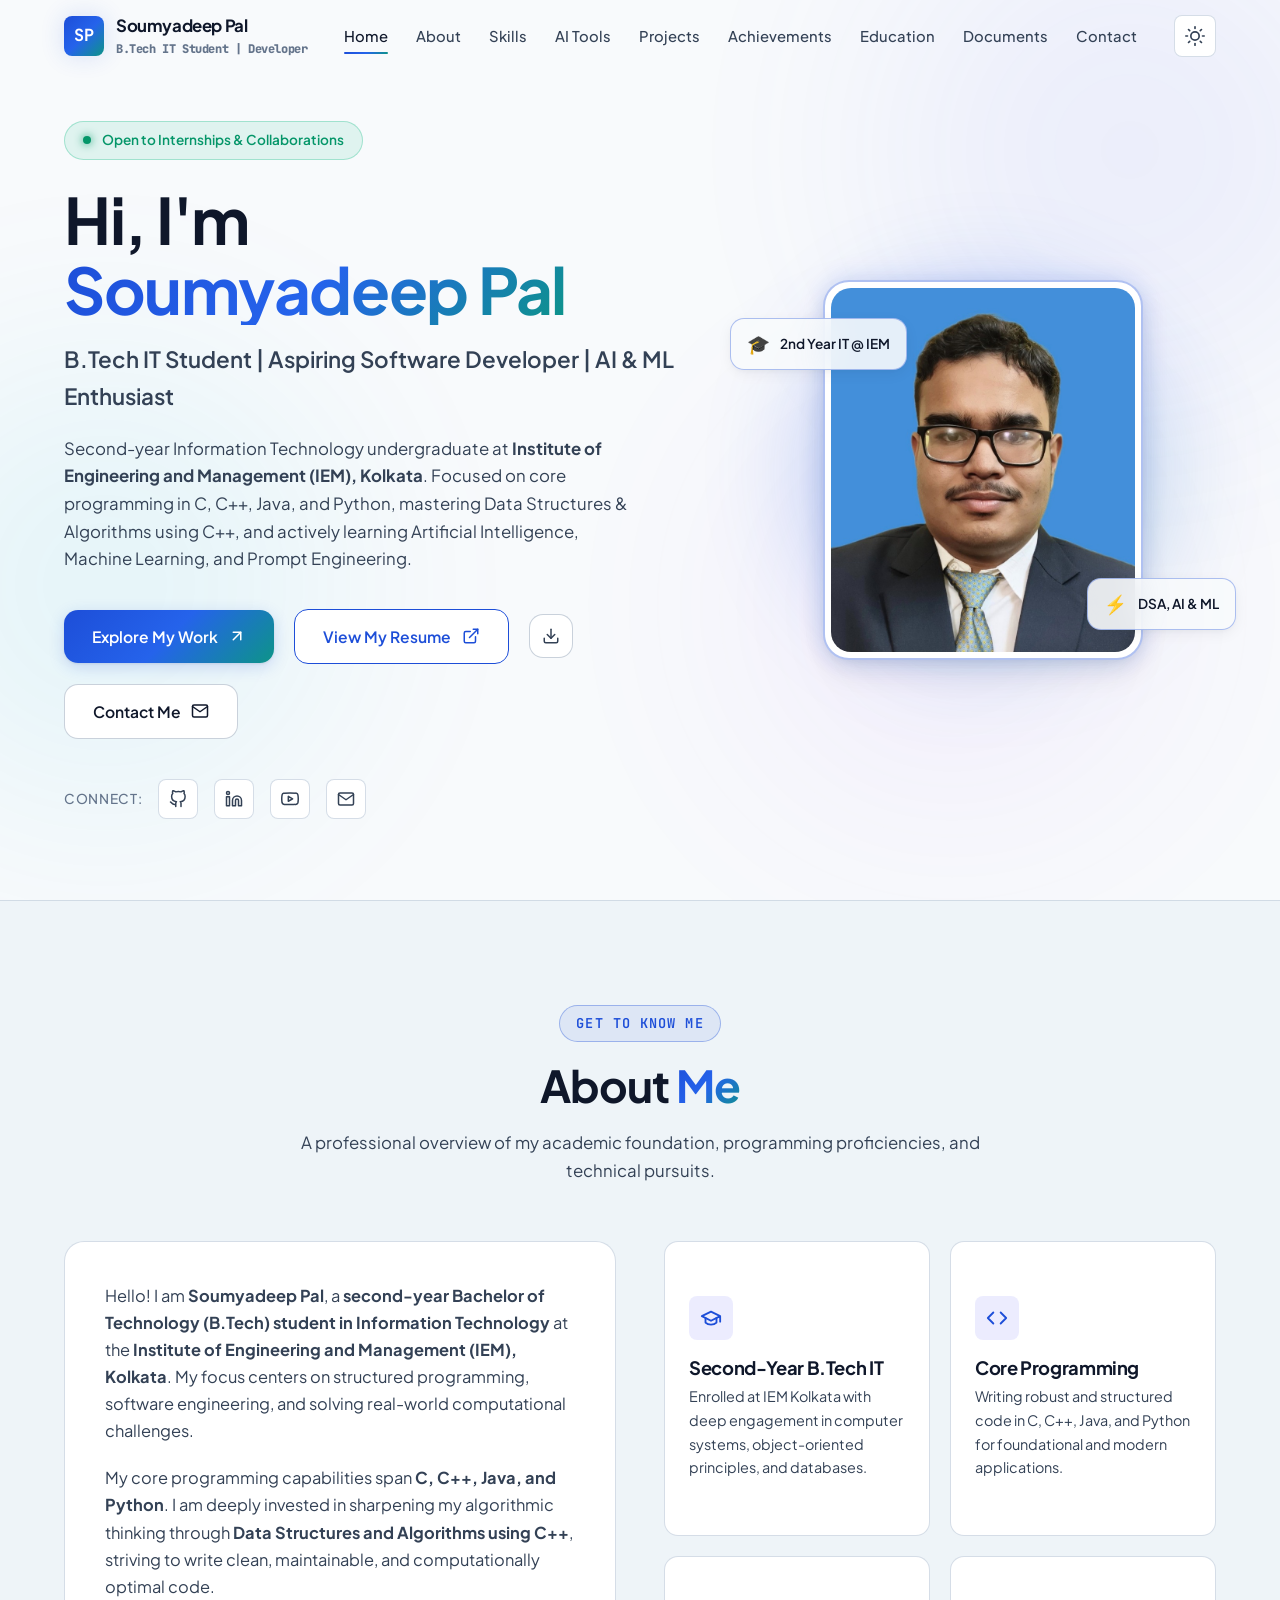
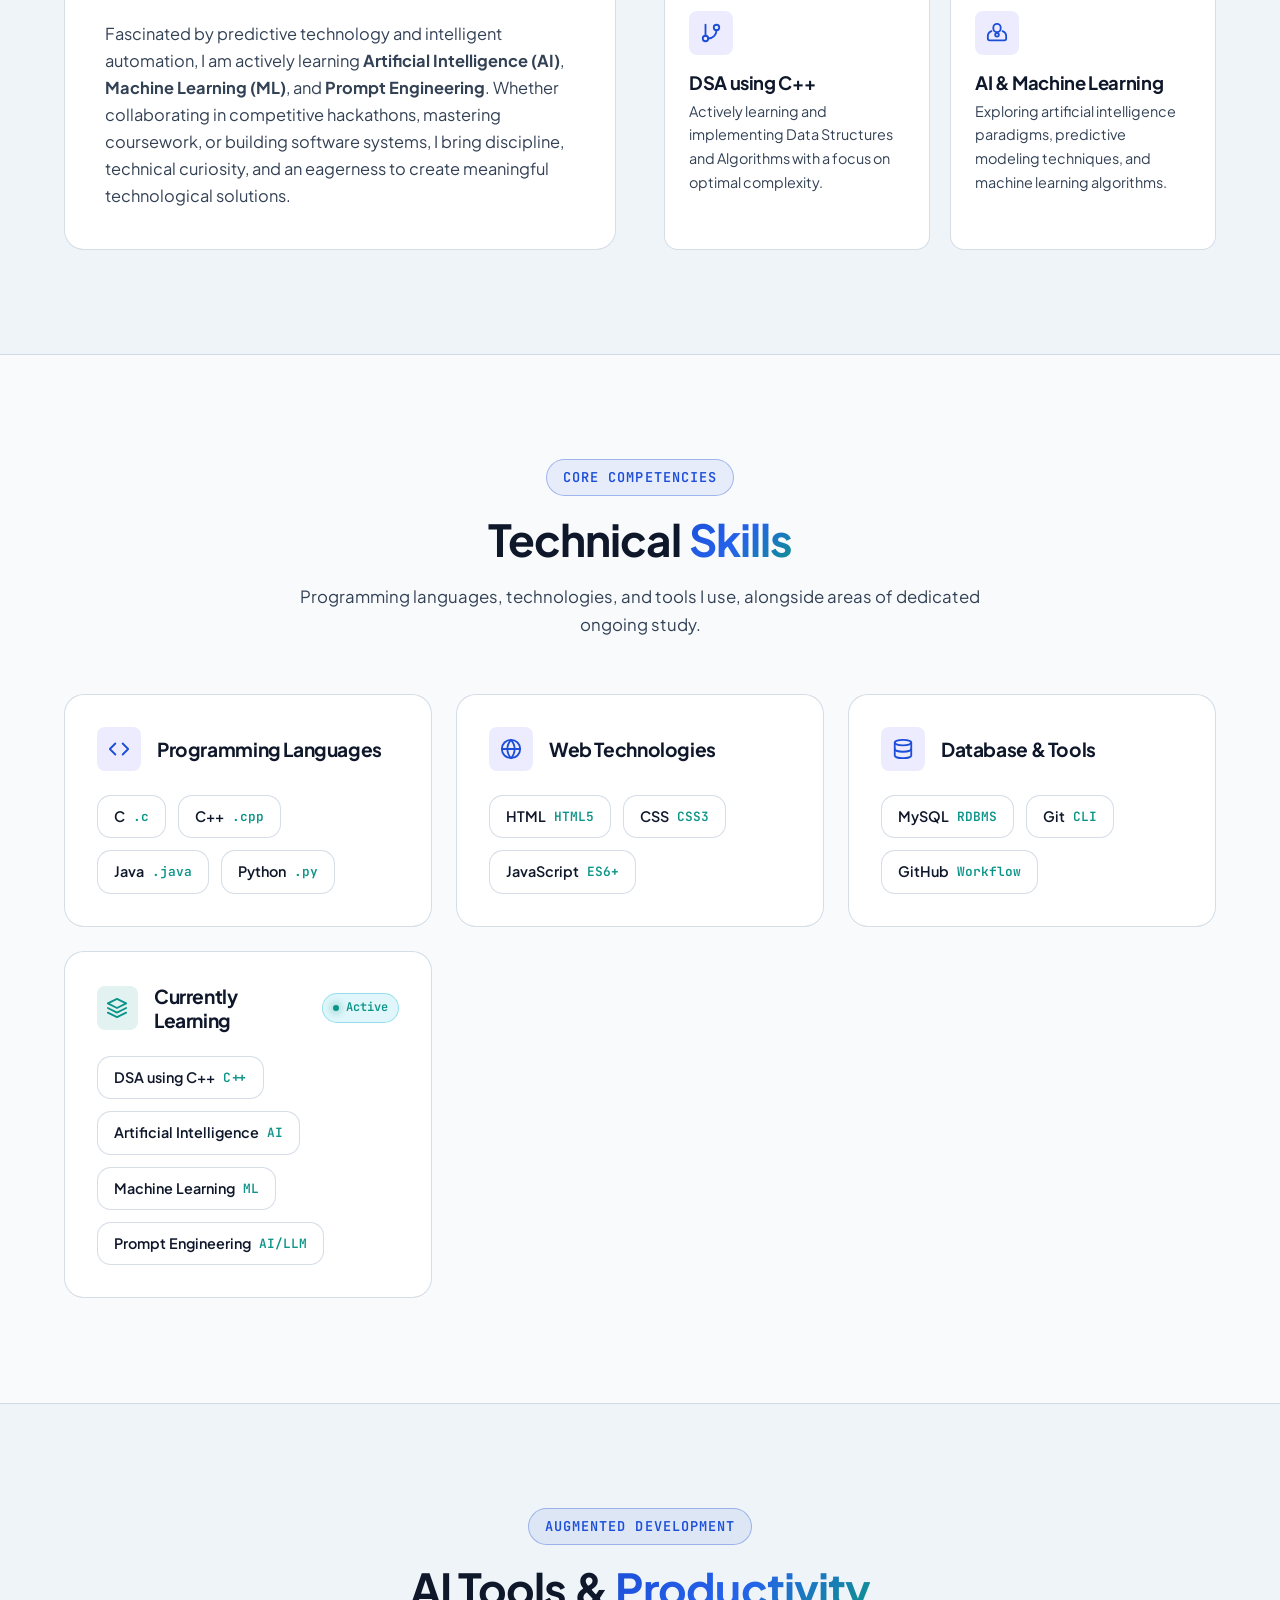
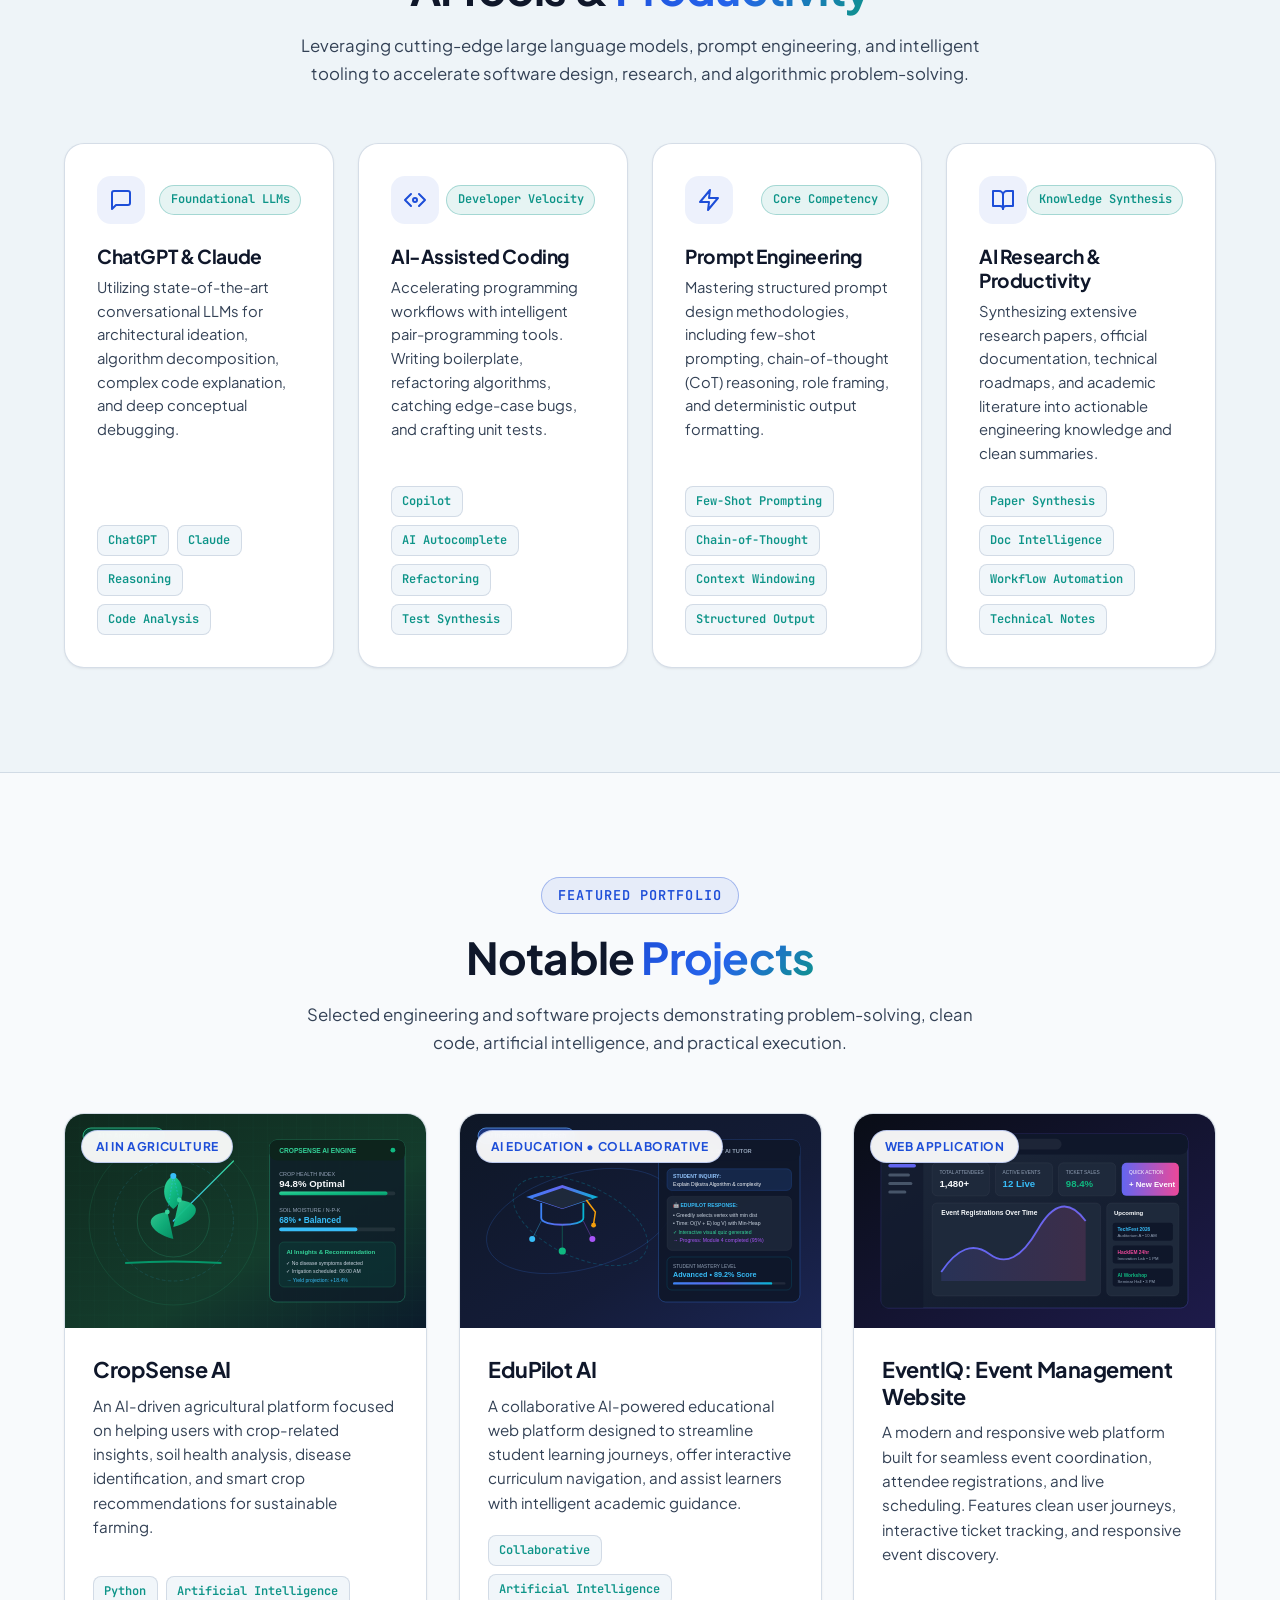
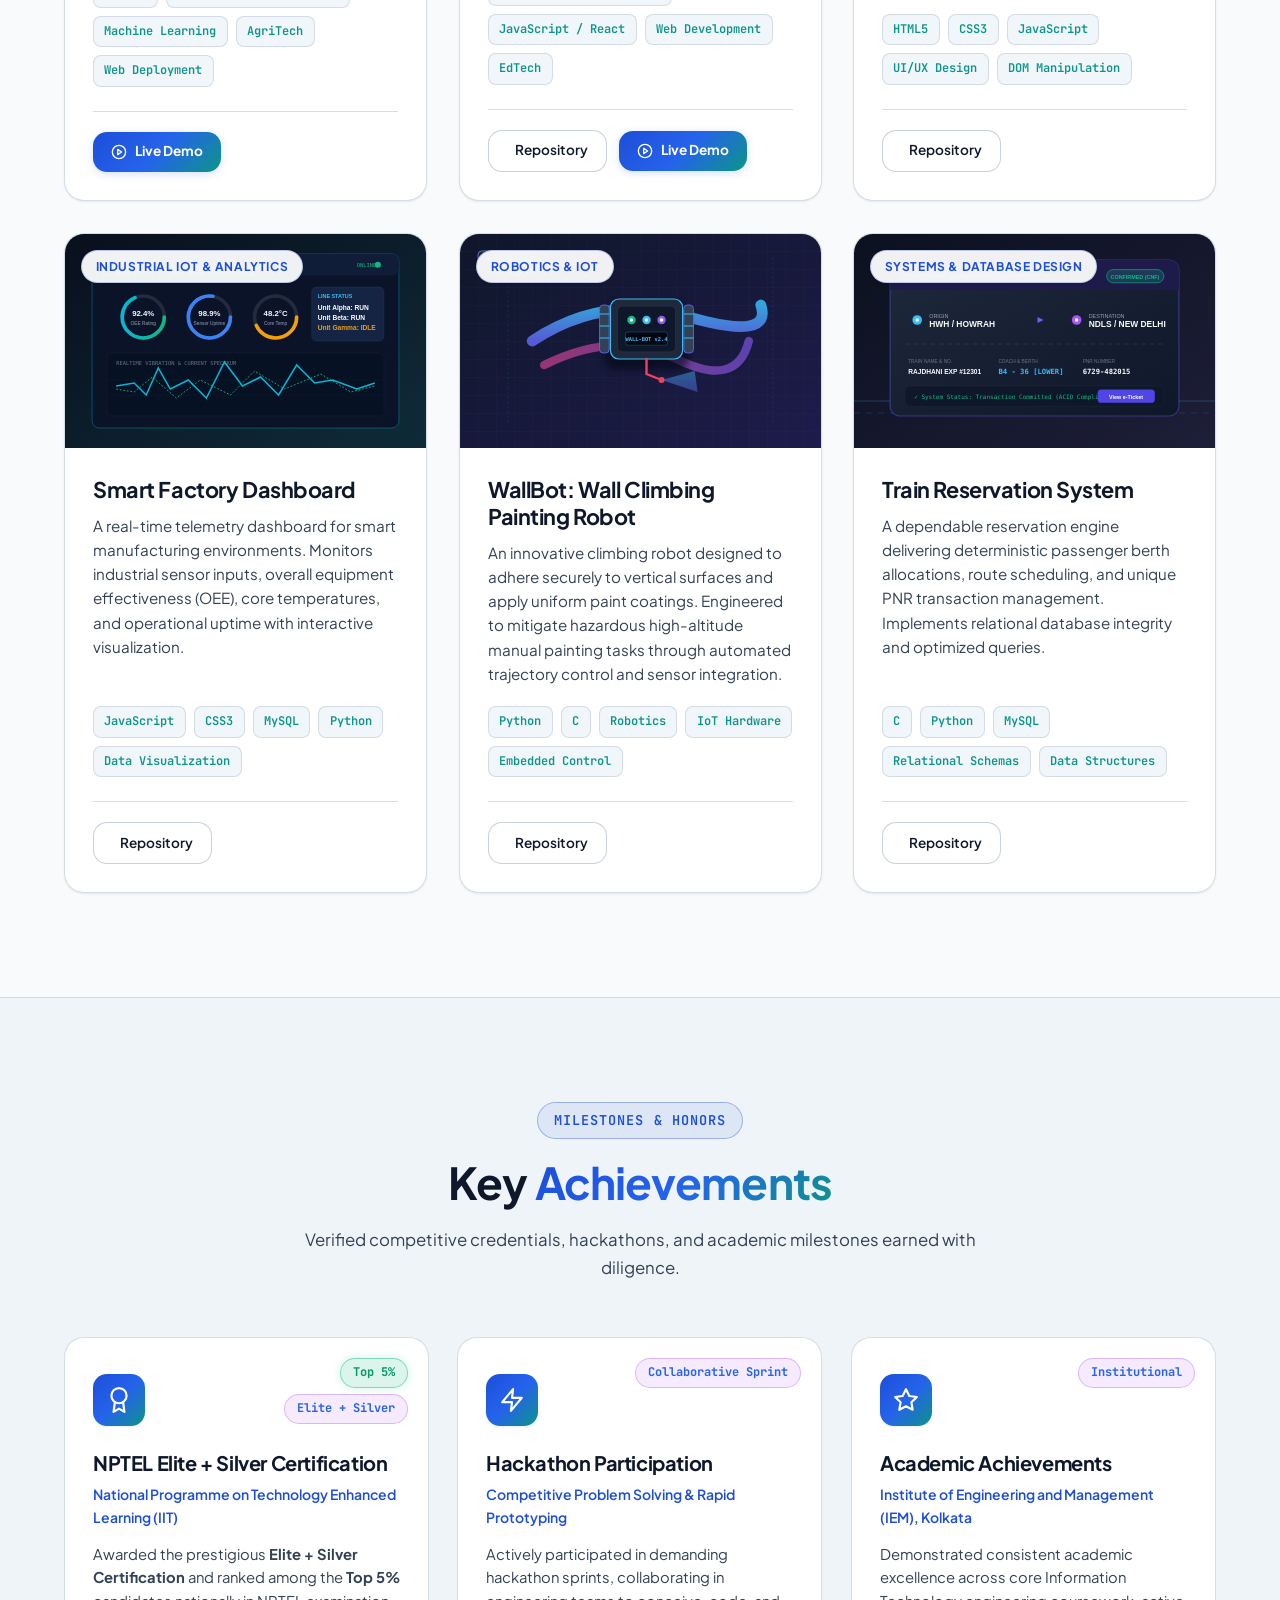
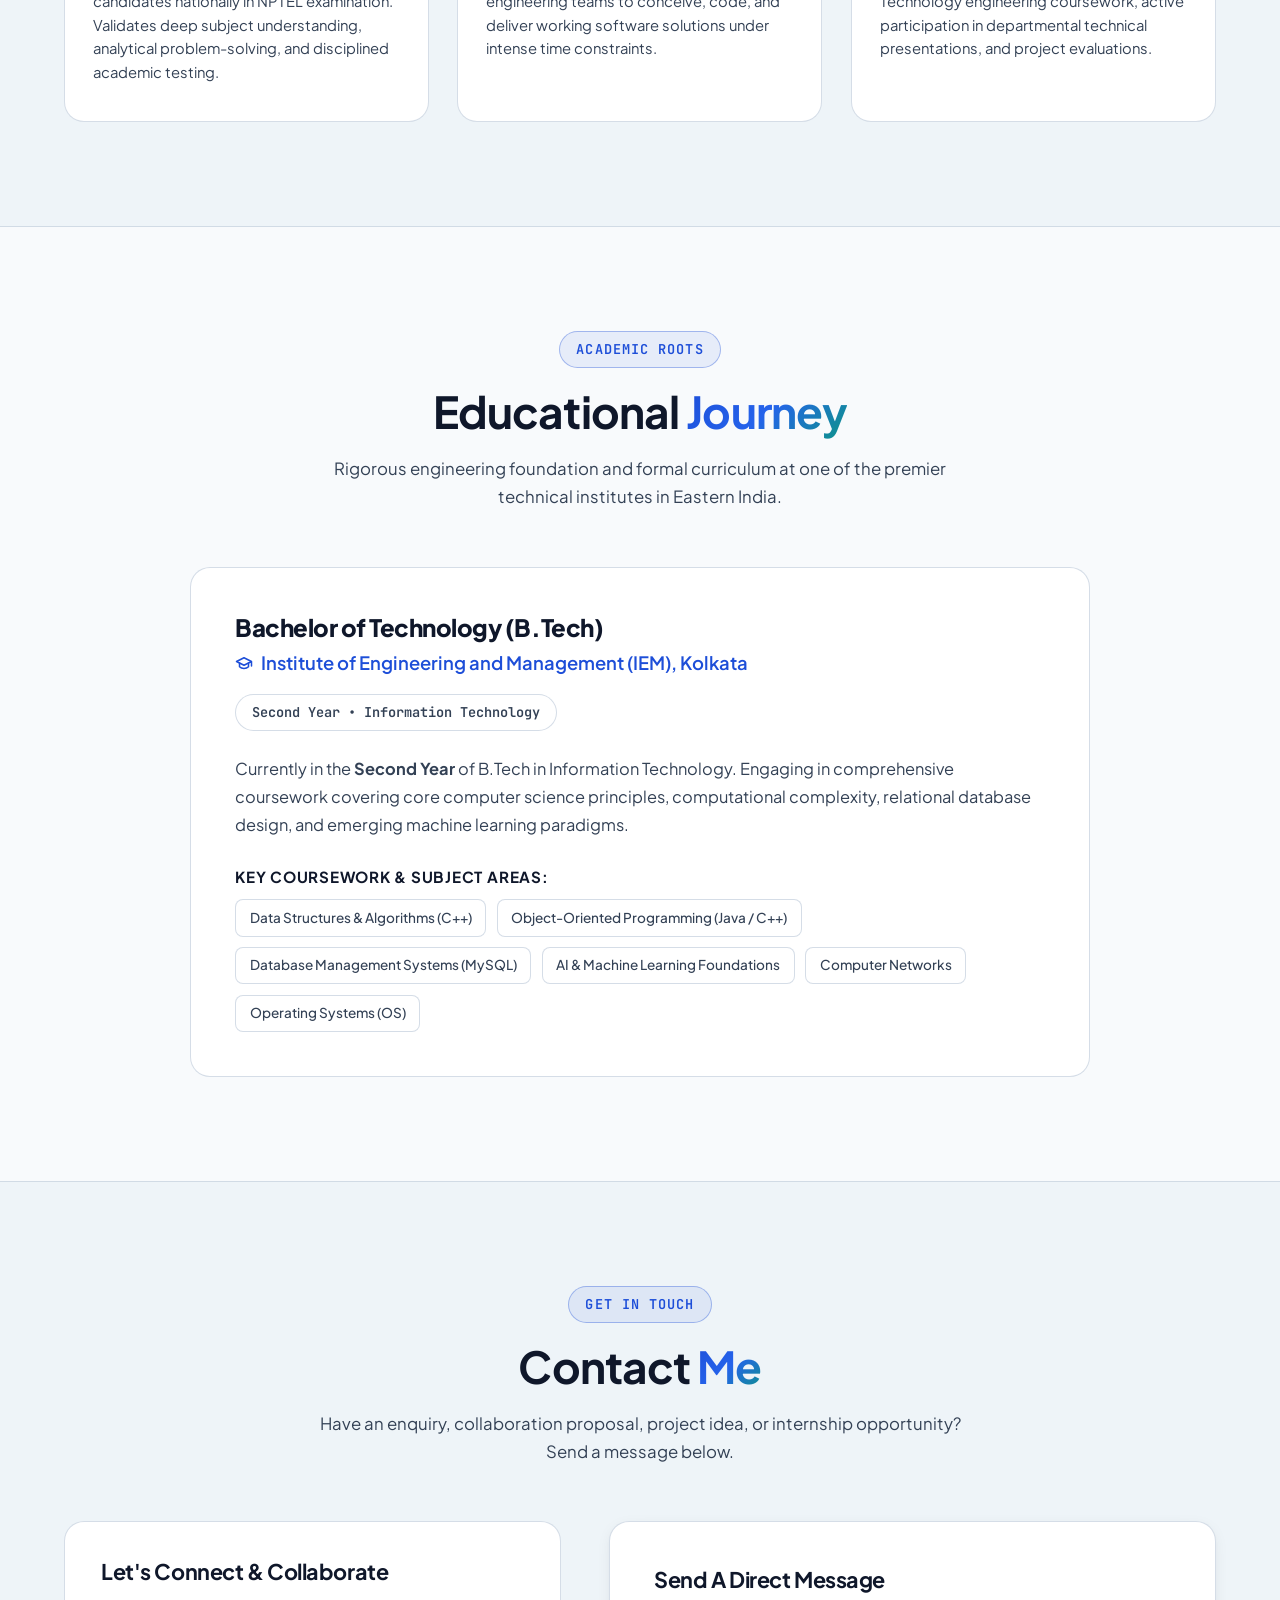
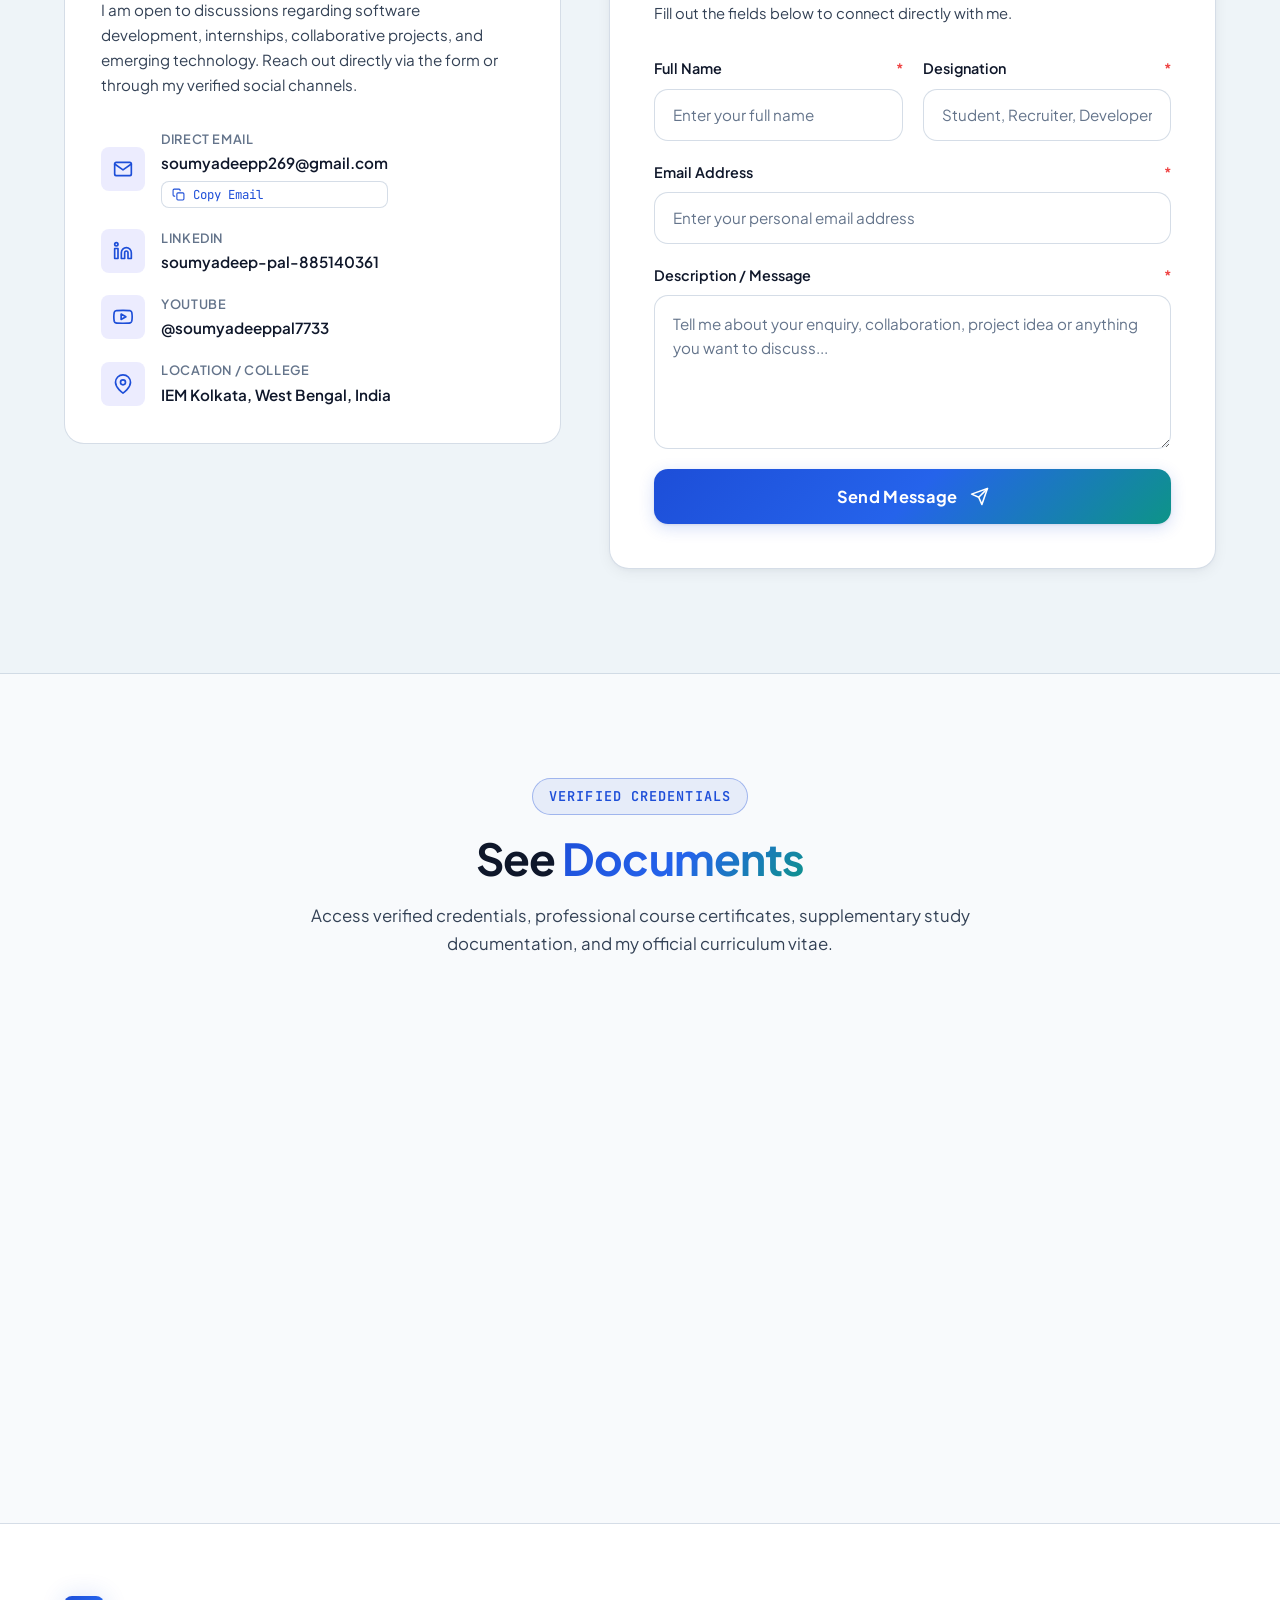
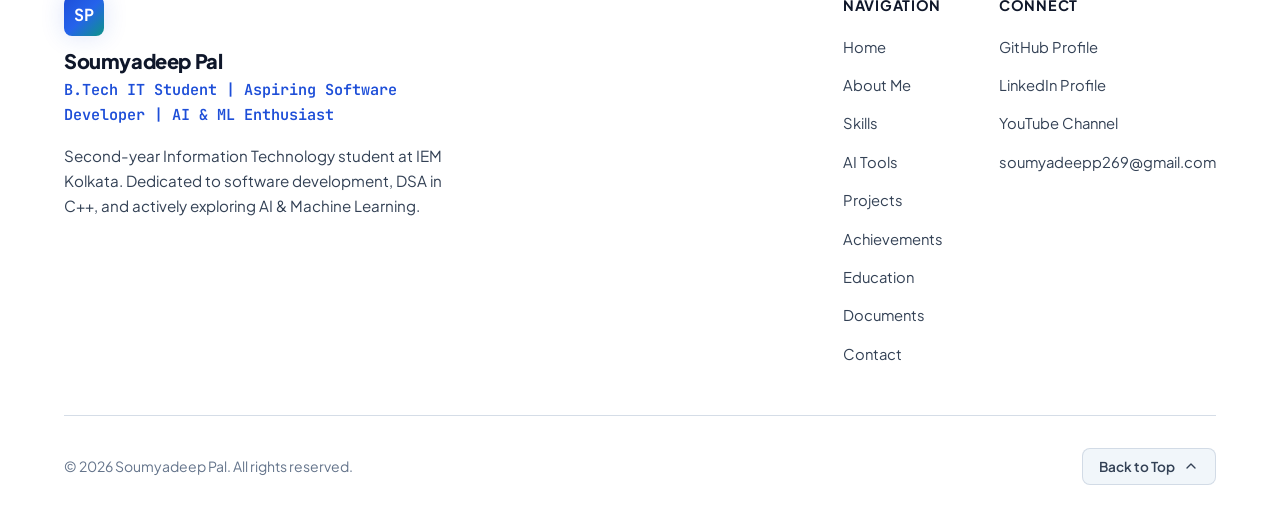
==== portfolio/index.html @ 4abdb121 "feat: update portfolio with new socials, 4-field contact form, and 2nd-year academic profile" ====
<!DOCTYPE html>
<html lang="en" data-theme="light">
<head>
  <meta charset="UTF-8">
  <meta name="viewport" content="width=device-width, initial-scale=1.0">
  <meta http-equiv="X-UA-Compatible" content="ie=edge">
  
  <!-- Primary Meta Tags -->
  <title>Soumyadeep Pal | B.Tech IT Student | Aspiring Software Developer | AI &amp; ML Enthusiast</title>
  <meta name="title" content="Soumyadeep Pal | B.Tech IT Student | Aspiring Software Developer | AI &amp; ML Enthusiast">
  <meta name="description" content="Personal portfolio of Soumyadeep Pal, second-year B.Tech Information Technology student at IEM Kolkata. Software developer skilled in C, C++, Java, Python, and web technologies; mastering Data Structures &amp; Algorithms using C++, AI, Machine Learning, and Prompt Engineering.">
  <meta name="keywords" content="Soumyadeep Pal, IEM Kolkata, Information Technology, Software Developer, C, C++, Java, Python, DSA, Artificial Intelligence, Machine Learning, Prompt Engineering, Portfolio">
  <meta name="author" content="Soumyadeep Pal">
  <meta name="theme-color" content="#f8fafc">

  <!-- Favicon -->
  <link rel="icon" type="image/svg+xml" href="assets/icons/favicon.svg">

  <!-- Google Fonts Preconnect -->
  <link rel="preconnect" href="https://fonts.googleapis.com">
  <link rel="preconnect" href="https://fonts.gstatic.com" crossorigin>

  <!-- External Stylesheet -->
  <link rel="stylesheet" href="css/style.css">
</head>
<body>

  <!-- Ambient glowing background accents -->
  <div class="ambient-glow" aria-hidden="true">
    <div class="ambient-orb orb-1"></div>
    <div class="ambient-orb orb-2"></div>
    <div class="ambient-orb orb-3"></div>
  </div>

  <!-- ======================================================================
       NAVIGATION BAR
       ====================================================================== -->
  <header class="navbar" id="navbar">
    <div class="container nav-container">
      <!-- Monogram / Brand -->
      <a href="#home" class="nav-brand" aria-label="Soumyadeep Pal Portfolio Home">
        <div class="brand-monogram">SP</div>
        <div class="brand-text">
          <span class="brand-name">Soumyadeep Pal</span>
          <span class="brand-role">B.Tech IT Student | Developer</span>
        </div>
      </a>

      <!-- Desktop & Mobile Navigation Links -->
      <nav class="nav-links" id="nav-links" aria-label="Main Navigation">
        <a href="#home" class="nav-link active">Home</a>
        <a href="#about" class="nav-link">About</a>
        <a href="#skills" class="nav-link">Skills</a>
        <a href="#ai-tools" class="nav-link">AI Tools</a>
        <a href="#projects" class="nav-link">Projects</a>
        <a href="#achievements" class="nav-link">Achievements</a>
        <a href="#education" class="nav-link">Education</a>
        <a href="#documents" class="nav-link">Documents</a>
        <a href="#contact" class="nav-link">Contact</a>
      </nav>

      <!-- Action Buttons: Theme Toggle & Mobile Menu -->
      <div class="nav-actions">
        <!-- Theme Toggle Button -->
        <button class="theme-toggle-btn" id="theme-toggle-btn" aria-label="Toggle dark/light theme" title="Toggle Dark/Light Mode">
          <!-- Sun Icon (shown in light mode) -->
          <svg class="sun-icon" xmlns="http://www.w3.org/2000/svg" viewBox="0 0 24 24" fill="none" stroke="currentColor" stroke-width="2" stroke-linecap="round" stroke-linejoin="round">
            <circle cx="12" cy="12" r="5"></circle>
            <line x1="12" y1="1" x2="12" y2="3"></line>
            <line x1="12" y1="21" x2="12" y2="23"></line>
            <line x1="4.22" y1="4.22" x2="5.64" y2="5.64"></line>
            <line x1="18.36" y1="18.36" x2="19.78" y2="19.78"></line>
            <line x1="1" y1="12" x2="3" y2="12"></line>
            <line x1="21" y1="12" x2="23" y2="12"></line>
            <line x1="4.22" y1="19.78" x2="5.64" y2="18.36"></line>
            <line x1="18.36" y1="5.64" x2="19.78" y2="4.22"></line>
          </svg>
          <!-- Moon Icon (shown in dark mode) -->
          <svg class="moon-icon" xmlns="http://www.w3.org/2000/svg" viewBox="0 0 24 24" fill="none" stroke="currentColor" stroke-width="2" stroke-linecap="round" stroke-linejoin="round">
            <path d="M21 12.79A9 9 0 1 1 11.21 3 7 7 0 0 0 21 12.79z"></path>
          </svg>
        </button>

        <!-- Mobile Hamburger Toggle Button -->
        <button class="mobile-toggle-btn" id="mobile-toggle-btn" aria-label="Toggle mobile menu" aria-expanded="false">
          <span></span>
          <span></span>
          <span></span>
        </button>
      </div>
    </div>
  </header>

  <main>
    <!-- ====================================================================
         SECTION 1: HOME (HERO)
         ==================================================================== -->
    <section class="hero" id="home">
      <div class="container">
        <div class="hero-grid">
          <!-- Left Column: Introduction & CTAs -->
          <div class="hero-content reveal">
            <!-- Availability status pill -->
            <div class="hero-status-pill">
              <span class="status-dot"></span>
              <span>Open to Internships &amp; Collaborations</span>
            </div>

            <h1 class="hero-title">
              Hi, I'm <span class="gradient-text">Soumyadeep Pal</span>
            </h1>

            <p class="hero-subtitle">
              B.Tech IT Student | Aspiring Software Developer | AI &amp; ML Enthusiast
            </p>

            <p class="hero-bio">
              Second-year Information Technology undergraduate at <strong>Institute of Engineering and Management (IEM), Kolkata</strong>. 
              Focused on core programming in C, C++, Java, and Python, mastering Data Structures &amp; Algorithms using C++, 
              and actively learning Artificial Intelligence, Machine Learning, and Prompt Engineering.
            </p>

            <!-- Hero Action Buttons -->
            <div class="hero-actions">
              <a href="#projects" class="btn btn-primary">
                <span>Explore My Work</span>
                <svg xmlns="http://www.w3.org/2000/svg" width="18" height="18" viewBox="0 0 24 24" fill="none" stroke="currentColor" stroke-width="2" stroke-linecap="round" stroke-linejoin="round">
                  <line x1="7" y1="17" x2="17" y2="7"></line>
                  <polyline points="7 7 17 7 17 17"></polyline>
                </svg>
              </a>

              <a href="assets/documents/resume.pdf" target="_blank" rel="noopener noreferrer" class="btn btn-outline" id="view-resume-btn">
                <span>View My Resume</span>
                <svg xmlns="http://www.w3.org/2000/svg" width="18" height="18" viewBox="0 0 24 24" fill="none" stroke="currentColor" stroke-width="2" stroke-linecap="round" stroke-linejoin="round">
                  <path d="M18 13v6a2 2 0 0 1-2 2H5a2 2 0 0 1-2-2V8a2 2 0 0 1 2-2h6"></path>
                  <polyline points="15 3 21 3 21 9"></polyline>
                  <line x1="10" y1="14" x2="21" y2="3"></line>
                </svg>
              </a>

              <a href="assets/documents/resume.pdf" download="Soumyadeep_Pal_Resume.pdf" class="btn-icon-download" title="Download Resume PDF" aria-label="Download Soumyadeep Pal's Resume">
                <svg xmlns="http://www.w3.org/2000/svg" width="18" height="18" viewBox="0 0 24 24" fill="none" stroke="currentColor" stroke-width="2" stroke-linecap="round" stroke-linejoin="round">
                  <path d="M21 15v4a2 2 0 0 1-2 2H5a2 2 0 0 1-2-2v-4"></path>
                  <polyline points="7 10 12 15 17 10"></polyline>
                  <line x1="12" y1="15" x2="12" y2="3"></line>
                </svg>
              </a>

              <a href="#contact" class="btn btn-secondary">
                <span>Contact Me</span>
                <svg xmlns="http://www.w3.org/2000/svg" width="18" height="18" viewBox="0 0 24 24" fill="none" stroke="currentColor" stroke-width="2" stroke-linecap="round" stroke-linejoin="round">
                  <path d="M4 4h16c1.1 0 2 .9 2 2v12c0 1.1-.9 2-2 2H4c-1.1 0-2-.9-2-2V6c0-1.1.9-2 2-2z"></path>
                  <polyline points="22,6 12,13 2,6"></polyline>
                </svg>
              </a>
            </div>

            <!-- Quick Social Presence -->
            <div class="hero-socials">
              <span class="hero-socials-label">Connect:</span>
              <a href="https://github.com/SoumyadeepPal2007" target="_blank" rel="noopener noreferrer" class="social-icon-link" aria-label="Soumyadeep's GitHub Profile" title="GitHub">
                <svg xmlns="http://www.w3.org/2000/svg" viewBox="0 0 24 24" fill="none" stroke="currentColor" stroke-width="2" stroke-linecap="round" stroke-linejoin="round">
                  <path d="M9 19c-5 1.5-5-2.5-7-3m14 6v-3.87a3.37 3.37 0 0 0-.94-2.61c3.14-.35 6.44-1.54 6.44-7A5.44 5.44 0 0 0 20 4.77 5.07 5.07 0 0 0 19.91 1S18.73.65 16 2.48a13.38 13.38 0 0 0-7 0C6.27.65 5.09 1 5.09 1A5.07 5.07 0 0 0 5 4.77a5.44 5.44 0 0 0-1.5 3.78c0 5.42 3.3 6.61 6.44 7A3.37 3.37 0 0 0 9 18.13V22"></path>
                </svg>
              </a>

              <a href="https://www.linkedin.com/in/soumyadeep-pal-885140361/" target="_blank" rel="noopener noreferrer" class="social-icon-link" aria-label="Soumyadeep's LinkedIn Profile" title="LinkedIn">
                <svg xmlns="http://www.w3.org/2000/svg" viewBox="0 0 24 24" fill="none" stroke="currentColor" stroke-width="2" stroke-linecap="round" stroke-linejoin="round">
                  <path d="M16 8a6 6 0 0 1 6 6v7h-4v-7a2 2 0 0 0-2-2 2 2 0 0 0-2 2v7h-4v-7a6 6 0 0 1 6-6z"></path>
                  <rect x="2" y="9" width="4" height="12"></rect>
                  <circle cx="4" cy="4" r="2"></circle>
                </svg>
              </a>

              <a href="https://youtube.com/@soumyadeeppal7733" target="_blank" rel="noopener noreferrer" class="social-icon-link" aria-label="Soumyadeep's YouTube Channel" title="YouTube">
                <svg xmlns="http://www.w3.org/2000/svg" viewBox="0 0 24 24" fill="none" stroke="currentColor" stroke-width="2" stroke-linecap="round" stroke-linejoin="round">
                  <path d="M22.54 6.42a2.78 2.78 0 0 0-1.94-2C18.88 4 12 4 12 4s-6.88 0-8.6.46a2.78 2.78 0 0 0-1.94 2A29 29 0 0 0 1 11.75a29 29 0 0 0 .46 5.33A2.78 2.78 0 0 0 3.4 19c1.72.46 8.6.46 8.6.46s6.88 0 8.6-.46a2.78 2.78 0 0 0 1.94-2 29 29 0 0 0 .46-5.25 29 29 0 0 0-.46-5.33z"></path>
                  <polygon points="9.75 15.02 15.5 11.75 9.75 8.48 9.75 15.02"></polygon>
                </svg>
              </a>

              <a href="mailto:soumyadeepp269@gmail.com" class="social-icon-link" aria-label="Email Soumyadeep Pal" title="Send Email">
                <svg xmlns="http://www.w3.org/2000/svg" viewBox="0 0 24 24" fill="none" stroke="currentColor" stroke-width="2" stroke-linecap="round" stroke-linejoin="round">
                  <path d="M4 4h16c1.1 0 2 .9 2 2v12c0 1.1-.9 2-2 2H4c-1.1 0-2-.9-2-2V6c0-1.1.9-2 2-2z"></path>
                  <polyline points="22,6 12,13 2,6"></polyline>
                </svg>
              </a>
            </div>
          </div>

          <!-- Right Column: Profile Photograph & Floating Badges -->
          <div class="hero-avatar-wrapper reveal">
            <div class="avatar-backdrop-glow"></div>
            
            <div class="avatar-frame">
              <img src="assets/images/profile.jpg" alt="Soumyadeep Pal - Profile Photograph" class="avatar-image">
            </div>

            <!-- Floating Micro Badges -->
            <div class="floating-badge badge-1">
              <span class="badge-icon">🎓</span>
              <span>2nd Year IT @ IEM</span>
            </div>

            <div class="floating-badge badge-2">
              <span class="badge-icon">⚡</span>
              <span>DSA, AI &amp; ML</span>
            </div>
          </div>
        </div>
      </div>
    </section>

    <!-- ====================================================================
         SECTION 2: ABOUT ME
         ==================================================================== -->
    <section class="about section-alt" id="about">
      <div class="container">
        <div class="section-header reveal">
          <div class="section-badge">Get To Know Me</div>
          <h2 class="section-title">About <span class="gradient-text">Me</span></h2>
          <p class="section-description">
            A professional overview of my academic foundation, programming proficiencies, and technical pursuits.
          </p>
        </div>

        <div class="about-grid">
          <!-- About Narrative Card -->
          <div class="about-card reveal">
            <div class="about-text">
              <p>
                Hello! I am <strong>Soumyadeep Pal</strong>, a <strong>second-year Bachelor of Technology (B.Tech) student in Information Technology</strong> at the <strong>Institute of Engineering and Management (IEM), Kolkata</strong>. 
                My focus centers on structured programming, software engineering, and solving real-world computational challenges.
              </p>
              <p>
                My core programming capabilities span <strong>C, C++, Java, and Python</strong>. 
                I am deeply invested in sharpening my algorithmic thinking through <strong>Data Structures and Algorithms using C++</strong>, 
                striving to write clean, maintainable, and computationally optimal code.
              </p>
              <p>
                Fascinated by predictive technology and intelligent automation, I am actively learning <strong>Artificial Intelligence (AI)</strong>, <strong>Machine Learning (ML)</strong>, and <strong>Prompt Engineering</strong>. 
                Whether collaborating in competitive hackathons, mastering coursework, or building software systems, I bring discipline, technical curiosity, and an eagerness to create meaningful technological solutions.
              </p>
            </div>
          </div>

          <!-- Highlight Cards -->
          <div class="about-highlights reveal">
            <div class="highlight-item">
              <div class="highlight-icon">
                <svg xmlns="http://www.w3.org/2000/svg" viewBox="0 0 24 24" fill="none" stroke="currentColor" stroke-width="2" stroke-linecap="round" stroke-linejoin="round">
                  <path d="M22 10v6M2 10l10-5 10 5-10 5z"></path>
                  <path d="M6 12v5c3 3 9 3 12 0v-5"></path>
                </svg>
              </div>
              <h3 class="highlight-title">Second-Year B.Tech IT</h3>
              <p class="highlight-desc">
                Enrolled at IEM Kolkata with deep engagement in computer systems, object-oriented principles, and databases.
              </p>
            </div>

            <div class="highlight-item">
              <div class="highlight-icon">
                <svg xmlns="http://www.w3.org/2000/svg" viewBox="0 0 24 24" fill="none" stroke="currentColor" stroke-width="2" stroke-linecap="round" stroke-linejoin="round">
                  <polyline points="16 18 22 12 16 6"></polyline>
                  <polyline points="8 6 2 12 8 18"></polyline>
                </svg>
              </div>
              <h3 class="highlight-title">Core Programming</h3>
              <p class="highlight-desc">
                Writing robust and structured code in C, C++, Java, and Python for foundational and modern applications.
              </p>
            </div>

            <div class="highlight-item">
              <div class="highlight-icon">
                <svg xmlns="http://www.w3.org/2000/svg" viewBox="0 0 24 24" fill="none" stroke="currentColor" stroke-width="2" stroke-linecap="round" stroke-linejoin="round">
                  <line x1="6" y1="3" x2="6" y2="15"></line>
                  <circle cx="18" cy="6" r="3"></circle>
                  <circle cx="6" cy="18" r="3"></circle>
                  <path d="M18 9a9 9 0 0 1-9 9"></path>
                </svg>
              </div>
              <h3 class="highlight-title">DSA using C++</h3>
              <p class="highlight-desc">
                Actively learning and implementing Data Structures and Algorithms with a focus on optimal complexity.
              </p>
            </div>

            <div class="highlight-item">
              <div class="highlight-icon">
                <svg xmlns="http://www.w3.org/2000/svg" viewBox="0 0 24 24" fill="none" stroke="currentColor" stroke-width="2" stroke-linecap="round" stroke-linejoin="round">
                  <path d="M12 2a4 4 0 0 1 4 4v1a4 4 0 0 1-8 0V6a4 4 0 0 1 4-4z"></path>
                  <path d="M18 10a6 6 0 0 1 4 6v2a2 2 0 0 1-2 2H4a2 2 0 0 1-2-2v-2a6 6 0 0 1 4-6"></path>
                  <circle cx="12" cy="14" r="2"></circle>
                </svg>
              </div>
              <h3 class="highlight-title">AI &amp; Machine Learning</h3>
              <p class="highlight-desc">
                Exploring artificial intelligence paradigms, predictive modeling techniques, and machine learning algorithms.
              </p>
            </div>
          </div>
        </div>
      </div>
    </section>

    <!-- ====================================================================
         SECTION 3: SKILLS
         ==================================================================== -->
    <section class="skills" id="skills">
      <div class="container">
        <div class="section-header reveal">
          <div class="section-badge">Core Competencies</div>
          <h2 class="section-title">Technical <span class="gradient-text">Skills</span></h2>
          <p class="section-description">
            Programming languages, technologies, and tools I use, alongside areas of dedicated ongoing study.
          </p>
        </div>

        <div class="skills-grid">
          <!-- Category 1: Programming Languages -->
          <div class="skill-card reveal">
            <div class="skill-card-header">
              <div class="skill-category-icon">
                <svg xmlns="http://www.w3.org/2000/svg" viewBox="0 0 24 24" fill="none" stroke="currentColor" stroke-width="2" stroke-linecap="round" stroke-linejoin="round">
                  <polyline points="16 18 22 12 16 6"></polyline>
                  <polyline points="8 6 2 12 8 18"></polyline>
                </svg>
              </div>
              <h3 class="skill-category-title">Programming Languages</h3>
            </div>
            <div class="skill-badges-list">
              <div class="skill-pill">
                <span>C</span>
                <span class="skill-pill-code">.c</span>
              </div>
              <div class="skill-pill">
                <span>C++</span>
                <span class="skill-pill-code">.cpp</span>
              </div>
              <div class="skill-pill">
                <span>Java</span>
                <span class="skill-pill-code">.java</span>
              </div>
              <div class="skill-pill">
                <span>Python</span>
                <span class="skill-pill-code">.py</span>
              </div>
            </div>
          </div>

          <!-- Category 2: Web Technologies -->
          <div class="skill-card reveal">
            <div class="skill-card-header">
              <div class="skill-category-icon">
                <svg xmlns="http://www.w3.org/2000/svg" viewBox="0 0 24 24" fill="none" stroke="currentColor" stroke-width="2" stroke-linecap="round" stroke-linejoin="round">
                  <circle cx="12" cy="12" r="10"></circle>
                  <line x1="2" y1="12" x2="22" y2="12"></line>
                  <path d="M12 2a15.3 15.3 0 0 1 4 10 15.3 15.3 0 0 1-4 10 15.3 15.3 0 0 1-4-10 15.3 15.3 0 0 1 4-10z"></path>
                </svg>
              </div>
              <h3 class="skill-category-title">Web Technologies</h3>
            </div>
            <div class="skill-badges-list">
              <div class="skill-pill">
                <span>HTML</span>
                <span class="skill-pill-code">HTML5</span>
              </div>
              <div class="skill-pill">
                <span>CSS</span>
                <span class="skill-pill-code">CSS3</span>
              </div>
              <div class="skill-pill">
                <span>JavaScript</span>
                <span class="skill-pill-code">ES6+</span>
              </div>
            </div>
          </div>

          <!-- Category 3: Database & Tools -->
          <div class="skill-card reveal">
            <div class="skill-card-header">
              <div class="skill-category-icon">
                <svg xmlns="http://www.w3.org/2000/svg" viewBox="0 0 24 24" fill="none" stroke="currentColor" stroke-width="2" stroke-linecap="round" stroke-linejoin="round">
                  <ellipse cx="12" cy="5" rx="9" ry="3"></ellipse>
                  <path d="M21 12c0 1.66-4 3-9 3s-9-1.34-9-3"></path>
                  <path d="M3 5v14c0 1.66 4 3 9 3s9-1.34 9-3V5"></path>
                </svg>
              </div>
              <h3 class="skill-category-title">Database &amp; Tools</h3>
            </div>
            <div class="skill-badges-list">
              <div class="skill-pill">
                <span>MySQL</span>
                <span class="skill-pill-code">RDBMS</span>
              </div>
              <div class="skill-pill">
                <span>Git</span>
                <span class="skill-pill-code">CLI</span>
              </div>
              <div class="skill-pill">
                <span>GitHub</span>
                <span class="skill-pill-code">Workflow</span>
              </div>
            </div>
          </div>

          <!-- Category 4: Currently Learning (Active Focus) -->
          <div class="skill-card reveal">
            <div class="skill-card-header">
              <div class="skill-category-icon" style="background: rgba(13, 148, 136, 0.12); color: var(--accent-secondary);">
                <svg xmlns="http://www.w3.org/2000/svg" viewBox="0 0 24 24" fill="none" stroke="currentColor" stroke-width="2" stroke-linecap="round" stroke-linejoin="round">
                  <polygon points="12 2 2 7 12 12 22 7 12 2"></polygon>
                  <polyline points="2 17 12 22 22 17"></polyline>
                  <polyline points="2 12 12 17 22 12"></polyline>
                </svg>
              </div>
              <h3 class="skill-category-title">Currently Learning</h3>
              <span class="skill-status-tag">
                <span class="skill-status-dot"></span>
                <span>Active</span>
              </span>
            </div>
            <div class="skill-badges-list">
              <div class="skill-pill">
                <span>DSA using C++</span>
                <span class="skill-pill-code">C++</span>
              </div>
              <div class="skill-pill">
                <span>Artificial Intelligence</span>
                <span class="skill-pill-code">AI</span>
              </div>
              <div class="skill-pill">
                <span>Machine Learning</span>
                <span class="skill-pill-code">ML</span>
              </div>
              <div class="skill-pill">
                <span>Prompt Engineering</span>
                <span class="skill-pill-code">AI/LLM</span>
              </div>
            </div>
          </div>
        </div>
      </div>
    </section>

    <!-- ====================================================================
         SECTION: AI TOOLS & PRODUCTIVITY
         Augmented development workflows, prompt engineering, and modern AI tools
         ==================================================================== -->
    <section class="ai-tools section-alt" id="ai-tools">
      <div class="container">
        <div class="section-header reveal">
          <div class="section-badge">Augmented Development</div>
          <h2 class="section-title">AI Tools &amp; <span class="gradient-text">Productivity</span></h2>
          <p class="section-description">
            Leveraging cutting-edge large language models, prompt engineering, and intelligent tooling to accelerate software design, research, and algorithmic problem-solving.
          </p>
        </div>

        <div class="ai-tools-grid">
          <!-- Tool 1: ChatGPT & Claude -->
          <article class="ai-tool-card reveal">
            <div class="ai-tool-header">
              <div class="ai-tool-icon">
                <svg xmlns="http://www.w3.org/2000/svg" viewBox="0 0 24 24" fill="none" stroke="currentColor" stroke-width="2" stroke-linecap="round" stroke-linejoin="round">
                  <path d="M21 15a2 2 0 0 1-2 2H7l-4 4V5a2 2 0 0 1 2-2h14a2 2 0 0 1 2 2z"></path>
                </svg>
              </div>
              <span class="ai-tool-badge">Foundational LLMs</span>
            </div>
            <h3 class="ai-tool-title">ChatGPT &amp; Claude</h3>
            <p class="ai-tool-desc">
              Utilizing state-of-the-art conversational LLMs for architectural ideation, algorithm decomposition, complex code explanation, and deep conceptual debugging.
            </p>
            <div class="ai-tool-tags">
              <span class="tech-tag">ChatGPT</span>
              <span class="tech-tag">Claude</span>
              <span class="tech-tag">Reasoning</span>
              <span class="tech-tag">Code Analysis</span>
            </div>
          </article>

          <!-- Tool 2: AI-Assisted Coding -->
          <article class="ai-tool-card reveal">
            <div class="ai-tool-header">
              <div class="ai-tool-icon">
                <svg xmlns="http://www.w3.org/2000/svg" viewBox="0 0 24 24" fill="none" stroke="currentColor" stroke-width="2" stroke-linecap="round" stroke-linejoin="round">
                  <polyline points="16 18 22 12 16 6"></polyline>
                  <polyline points="8 6 2 12 8 18"></polyline>
                  <circle cx="12" cy="12" r="2"></circle>
                </svg>
              </div>
              <span class="ai-tool-badge">Developer Velocity</span>
            </div>
            <h3 class="ai-tool-title">AI-Assisted Coding</h3>
            <p class="ai-tool-desc">
              Accelerating programming workflows with intelligent pair-programming tools. Writing boilerplate, refactoring algorithms, catching edge-case bugs, and crafting unit tests.
            </p>
            <div class="ai-tool-tags">
              <span class="tech-tag">Copilot</span>
              <span class="tech-tag">AI Autocomplete</span>
              <span class="tech-tag">Refactoring</span>
              <span class="tech-tag">Test Synthesis</span>
            </div>
          </article>

          <!-- Tool 3: Prompt Engineering -->
          <article class="ai-tool-card reveal">
            <div class="ai-tool-header">
              <div class="ai-tool-icon">
                <svg xmlns="http://www.w3.org/2000/svg" viewBox="0 0 24 24" fill="none" stroke="currentColor" stroke-width="2" stroke-linecap="round" stroke-linejoin="round">
                  <polygon points="13 2 3 14 12 14 11 22 21 10 12 10 13 2"></polygon>
                </svg>
              </div>
              <span class="ai-tool-badge">Core Competency</span>
            </div>
            <h3 class="ai-tool-title">Prompt Engineering</h3>
            <p class="ai-tool-desc">
              Mastering structured prompt design methodologies, including few-shot prompting, chain-of-thought (CoT) reasoning, role framing, and deterministic output formatting.
            </p>
            <div class="ai-tool-tags">
              <span class="tech-tag">Few-Shot Prompting</span>
              <span class="tech-tag">Chain-of-Thought</span>
              <span class="tech-tag">Context Windowing</span>
              <span class="tech-tag">Structured Output</span>
            </div>
          </article>

          <!-- Tool 4: AI-Based Research & Productivity -->
          <article class="ai-tool-card reveal">
            <div class="ai-tool-header">
              <div class="ai-tool-icon">
                <svg xmlns="http://www.w3.org/2000/svg" viewBox="0 0 24 24" fill="none" stroke="currentColor" stroke-width="2" stroke-linecap="round" stroke-linejoin="round">
                  <path d="M2 3h6a4 4 0 0 1 4 4v14a3 3 0 0 0-3-3H2z"></path>
                  <path d="M22 3h-6a4 4 0 0 0-4 4v14a3 3 0 0 1 3-3h7z"></path>
                </svg>
              </div>
              <span class="ai-tool-badge">Knowledge Synthesis</span>
            </div>
            <h3 class="ai-tool-title">AI Research &amp; Productivity</h3>
            <p class="ai-tool-desc">
              Synthesizing extensive research papers, official documentation, technical roadmaps, and academic literature into actionable engineering knowledge and clean summaries.
            </p>
            <div class="ai-tool-tags">
              <span class="tech-tag">Paper Synthesis</span>
              <span class="tech-tag">Doc Intelligence</span>
              <span class="tech-tag">Workflow Automation</span>
              <span class="tech-tag">Technical Notes</span>
            </div>
          </article>
        </div>
      </div>
    </section>

    <!-- ====================================================================
         SECTION 4: PROJECTS
         Expanded with CropSense AI & EduPilot AI alongside 4 existing projects
         ==================================================================== -->
    <section class="projects" id="projects">
      <div class="container">
        <div class="section-header reveal">
          <div class="section-badge">Featured Portfolio</div>
          <h2 class="section-title">Notable <span class="gradient-text">Projects</span></h2>
          <p class="section-description">
            Selected engineering and software projects demonstrating problem-solving, clean code, artificial intelligence, and practical execution.
          </p>
        </div>

        <div class="projects-grid">
          <!-- Project 1: CropSense AI -->
          <article class="project-card reveal">
            <div class="project-preview">
              <img src="assets/images/cropsense.svg" alt="CropSense AI - Smart agriculture insights graphic" loading="lazy">
              <span class="project-category-tag">AI in Agriculture</span>
            </div>
            <div class="project-content">
              <h3 class="project-title">CropSense AI</h3>
              <p class="project-description">
                An AI-driven agricultural platform focused on helping users with crop-related insights, 
                soil health analysis, disease identification, and smart crop recommendations for sustainable farming.
              </p>
              <div class="project-tech-tags">
                <span class="tech-tag">Python</span>
                <span class="tech-tag">Artificial Intelligence</span>
                <span class="tech-tag">Machine Learning</span>
                <span class="tech-tag">AgriTech</span>
                <span class="tech-tag">Web Deployment</span>
              </div>
              <div class="project-actions">
                <a href="https://cropsense-ai-1-g1mumq933-roysubhasistech-7470s-projects.vercel.app/" target="_blank" rel="noopener noreferrer" class="btn-project-demo" aria-label="Launch Live Demo for CropSense AI">
                  <svg xmlns="http://www.w3.org/2000/svg" width="16" height="16" viewBox="0 0 24 24" fill="none" stroke="currentColor" stroke-width="2" stroke-linecap="round" stroke-linejoin="round">
                    <circle cx="12" cy="12" r="10"></circle>
                    <polygon points="10 8 16 12 10 16 10 8"></polygon>
                  </svg>
                  <span>Live Demo</span>
                </a>
              </div>
            </div>
          </article>

          <!-- Project 2: EduPilot AI -->
          <article class="project-card reveal">
            <div class="project-preview">
              <img src="assets/images/edupilot.svg" alt="EduPilot AI - AI-powered educational platform graphic" loading="lazy">
              <span class="project-category-tag">AI Education • Collaborative</span>
            </div>
            <div class="project-content">
              <h3 class="project-title">EduPilot AI</h3>
              <p class="project-description">
                A collaborative AI-powered educational web platform designed to streamline student learning journeys, 
                offer interactive curriculum navigation, and assist learners with intelligent academic guidance.
              </p>
              <div class="project-tech-tags">
                <span class="tech-tag">Collaborative</span>
                <span class="tech-tag">Artificial Intelligence</span>
                <span class="tech-tag">JavaScript / React</span>
                <span class="tech-tag">Web Development</span>
                <span class="tech-tag">EdTech</span>
              </div>
              <div class="project-actions">
                <a href="https://github.com/SubhasisRoy578/EduPilot-AI" target="_blank" rel="noopener noreferrer" class="btn-project-github" aria-label="GitHub Repository for EduPilot AI">
                  <svg xmlns="http://www.w3.org/2000/svg" viewBox="0 0 24 24" fill="none" stroke="currentColor" stroke-width="2" stroke-linecap="round" stroke-linejoin="round">
                    <path d="M9 19c-5 1.5-5-2.5-7-3m14 6v-3.87a3.37 3.37 0 0 0-.94-2.61c3.14-.35 6.44-1.54 6.44-7A5.44 5.44 0 0 0 20 4.77 5.07 5.07 0 0 0 19.91 1S18.73.65 16 2.48a13.38 13.38 0 0 0-7 0C6.27.65 5.09 1 5.09 1A5.07 5.07 0 0 0 5 4.77a5.44 5.44 0 0 0-1.5 3.78c0 5.42 3.3 6.61 6.44 7A3.37 3.37 0 0 0 9 18.13V22"></path>
                  </svg>
                  <span>Repository</span>
                </a>
                <a href="https://edupilot-ai-tau.vercel.app/" target="_blank" rel="noopener noreferrer" class="btn-project-demo" aria-label="Launch Live Demo for EduPilot AI">
                  <svg xmlns="http://www.w3.org/2000/svg" width="16" height="16" viewBox="0 0 24 24" fill="none" stroke="currentColor" stroke-width="2" stroke-linecap="round" stroke-linejoin="round">
                    <circle cx="12" cy="12" r="10"></circle>
                    <polygon points="10 8 16 12 10 16 10 8"></polygon>
                  </svg>
                  <span>Live Demo</span>
                </a>
              </div>
            </div>
          </article>

          <!-- Project 3: EventIQ -->
          <article class="project-card reveal">
            <div class="project-preview">
              <img src="assets/images/eventiq.svg" alt="EventIQ - Event management website graphic" loading="lazy">
              <span class="project-category-tag">Web Application</span>
            </div>
            <div class="project-content">
              <h3 class="project-title">EventIQ: Event Management Website</h3>
              <p class="project-description">
                A modern and responsive web platform built for seamless event coordination, attendee registrations, 
                and live scheduling. Features clean user journeys, interactive ticket tracking, and responsive event discovery.
              </p>
              <div class="project-tech-tags">
                <span class="tech-tag">HTML5</span>
                <span class="tech-tag">CSS3</span>
                <span class="tech-tag">JavaScript</span>
                <span class="tech-tag">UI/UX Design</span>
                <span class="tech-tag">DOM Manipulation</span>
              </div>
              <div class="project-actions">
                <a href="https://github.com/SoumyadeepPal2007/EventIQ" target="_blank" rel="noopener noreferrer" class="btn-project-github" aria-label="GitHub Repository for EventIQ">
                  <svg xmlns="http://www.w3.org/2000/svg" viewBox="0 0 24 24" fill="none" stroke="currentColor" stroke-width="2" stroke-linecap="round" stroke-linejoin="round">
                    <path d="M9 19c-5 1.5-5-2.5-7-3m14 6v-3.87a3.37 3.37 0 0 0-.94-2.61c3.14-.35 6.44-1.54 6.44-7A5.44 5.44 0 0 0 20 4.77 5.07 5.07 0 0 0 19.91 1S18.73.65 16 2.48a13.38 13.38 0 0 0-7 0C6.27.65 5.09 1 5.09 1A5.07 5.07 0 0 0 5 4.77a5.44 5.44 0 0 0-1.5 3.78c0 5.42 3.3 6.61 6.44 7A3.37 3.37 0 0 0 9 18.13V22"></path>
                  </svg>
                  <span>Repository</span>
                </a>
              </div>
            </div>
          </article>

          <!-- Project 4: Smart Factory Dashboard -->
          <article class="project-card reveal">
            <div class="project-preview">
              <img src="assets/images/smart-factory.svg" alt="Smart Factory Dashboard graphic" loading="lazy">
              <span class="project-category-tag">Industrial IoT &amp; Analytics</span>
            </div>
            <div class="project-content">
              <h3 class="project-title">Smart Factory Dashboard</h3>
              <p class="project-description">
                A real-time telemetry dashboard for smart manufacturing environments. Monitors industrial sensor inputs, 
                overall equipment effectiveness (OEE), core temperatures, and operational uptime with interactive visualization.
              </p>
              <div class="project-tech-tags">
                <span class="tech-tag">JavaScript</span>
                <span class="tech-tag">CSS3</span>
                <span class="tech-tag">MySQL</span>
                <span class="tech-tag">Python</span>
                <span class="tech-tag">Data Visualization</span>
              </div>
              <div class="project-actions">
                <a href="https://github.com/SoumyadeepPal2007/smart-factory-dashboard" target="_blank" rel="noopener noreferrer" class="btn-project-github" aria-label="GitHub Repository for Smart Factory Dashboard">
                  <svg xmlns="http://www.w3.org/2000/svg" viewBox="0 0 24 24" fill="none" stroke="currentColor" stroke-width="2" stroke-linecap="round" stroke-linejoin="round">
                    <path d="M9 19c-5 1.5-5-2.5-7-3m14 6v-3.87a3.37 3.37 0 0 0-.94-2.61c3.14-.35 6.44-1.54 6.44-7A5.44 5.44 0 0 0 20 4.77 5.07 5.07 0 0 0 19.91 1S18.73.65 16 2.48a13.38 13.38 0 0 0-7 0C6.27.65 5.09 1 5.09 1A5.07 5.07 0 0 0 5 4.77a5.44 5.44 0 0 0-1.5 3.78c0 5.42 3.3 6.61 6.44 7A3.37 3.37 0 0 0 9 18.13V22"></path>
                  </svg>
                  <span>Repository</span>
                </a>
              </div>
            </div>
          </article>

          <!-- Project 5: WallBot -->
          <article class="project-card reveal">
            <div class="project-preview">
              <img src="assets/images/wallbot.svg" alt="WallBot - Wall climbing painting robot graphic" loading="lazy">
              <span class="project-category-tag">Robotics &amp; IoT</span>
            </div>
            <div class="project-content">
              <h3 class="project-title">WallBot: Wall Climbing Painting Robot</h3>
              <p class="project-description">
                An innovative climbing robot designed to adhere securely to vertical surfaces and apply uniform paint coatings. 
                Engineered to mitigate hazardous high-altitude manual painting tasks through automated trajectory control and sensor integration.
              </p>
              <div class="project-tech-tags">
                <span class="tech-tag">Python</span>
                <span class="tech-tag">C</span>
                <span class="tech-tag">Robotics</span>
                <span class="tech-tag">IoT Hardware</span>
                <span class="tech-tag">Embedded Control</span>
              </div>
              <div class="project-actions">
                <a href="https://github.com/SoumyadeepPal2007/WallBot" target="_blank" rel="noopener noreferrer" class="btn-project-github" aria-label="GitHub Repository for WallBot">
                  <svg xmlns="http://www.w3.org/2000/svg" viewBox="0 0 24 24" fill="none" stroke="currentColor" stroke-width="2" stroke-linecap="round" stroke-linejoin="round">
                    <path d="M9 19c-5 1.5-5-2.5-7-3m14 6v-3.87a3.37 3.37 0 0 0-.94-2.61c3.14-.35 6.44-1.54 6.44-7A5.44 5.44 0 0 0 20 4.77 5.07 5.07 0 0 0 19.91 1S18.73.65 16 2.48a13.38 13.38 0 0 0-7 0C6.27.65 5.09 1 5.09 1A5.07 5.07 0 0 0 5 4.77a5.44 5.44 0 0 0-1.5 3.78c0 5.42 3.3 6.61 6.44 7A3.37 3.37 0 0 0 9 18.13V22"></path>
                  </svg>
                  <span>Repository</span>
                </a>
              </div>
            </div>
          </article>

          <!-- Project 6: Train Reservation System -->
          <article class="project-card reveal">
            <div class="project-preview">
              <img src="assets/images/train-reservation.svg" alt="Train Reservation System graphic" loading="lazy">
              <span class="project-category-tag">Systems &amp; Database Design</span>
            </div>
            <div class="project-content">
              <h3 class="project-title">Train Reservation System</h3>
              <p class="project-description">
                A dependable reservation engine delivering deterministic passenger berth allocations, route scheduling, 
                and unique PNR transaction management. Implements relational database integrity and optimized queries.
              </p>
              <div class="project-tech-tags">
                <span class="tech-tag">C</span>
                <span class="tech-tag">Python</span>
                <span class="tech-tag">MySQL</span>
                <span class="tech-tag">Relational Schemas</span>
                <span class="tech-tag">Data Structures</span>
              </div>
              <div class="project-actions">
                <a href="https://github.com/SoumyadeepPal2007/train-reservation-system" target="_blank" rel="noopener noreferrer" class="btn-project-github" aria-label="GitHub Repository for Train Reservation System">
                  <svg xmlns="http://www.w3.org/2000/svg" viewBox="0 0 24 24" fill="none" stroke="currentColor" stroke-width="2" stroke-linecap="round" stroke-linejoin="round">
                    <path d="M9 19c-5 1.5-5-2.5-7-3m14 6v-3.87a3.37 3.37 0 0 0-.94-2.61c3.14-.35 6.44-1.54 6.44-7A5.44 5.44 0 0 0 20 4.77 5.07 5.07 0 0 0 19.91 1S18.73.65 16 2.48a13.38 13.38 0 0 0-7 0C6.27.65 5.09 1 5.09 1A5.07 5.07 0 0 0 5 4.77a5.44 5.44 0 0 0-1.5 3.78c0 5.42 3.3 6.61 6.44 7A3.37 3.37 0 0 0 9 18.13V22"></path>
                  </svg>
                  <span>Repository</span>
                </a>
              </div>
            </div>
          </article>
        </div>
      </div>
    </section>

    <!-- ====================================================================
         SECTION 5: ACHIEVEMENTS
         ==================================================================== -->
    <section class="achievements section-alt" id="achievements">
      <div class="container">
        <div class="section-header reveal">
          <div class="section-badge">Milestones &amp; Honors</div>
          <h2 class="section-title">Key <span class="gradient-text">Achievements</span></h2>
          <p class="section-description">
            Verified competitive credentials, hackathons, and academic milestones earned with diligence.
          </p>
        </div>

        <div class="achievements-grid">
          <!-- Achievement 1: NPTEL Elite + Silver (Top 5%) -->
          <div class="achievement-card reveal">
            <div class="achievement-badges-wrap">
              <span class="achievement-badge-pill rank-badge">Top 5%</span>
              <span class="achievement-badge-pill">Elite + Silver</span>
            </div>
            <div class="achievement-icon">
              <svg xmlns="http://www.w3.org/2000/svg" viewBox="0 0 24 24" fill="none" stroke="currentColor" stroke-width="2" stroke-linecap="round" stroke-linejoin="round">
                <circle cx="12" cy="8" r="7"></circle>
                <polyline points="8.21 13.89 7 23 12 20 17 23 15.79 13.88"></polyline>
              </svg>
            </div>
            <h3 class="achievement-title">NPTEL Elite + Silver Certification</h3>
            <p class="achievement-issuer">National Programme on Technology Enhanced Learning (IIT)</p>
            <p class="achievement-desc">
              Awarded the prestigious <strong>Elite + Silver Certification</strong> and ranked among the <strong>Top 5%</strong> candidates nationally in NPTEL examination. Validates deep subject understanding, analytical problem-solving, and disciplined academic testing.
            </p>
          </div>

          <!-- Achievement 2: Hackathon Participation -->
          <div class="achievement-card reveal">
            <div class="achievement-badges-wrap">
              <span class="achievement-badge-pill">Collaborative Sprint</span>
            </div>
            <div class="achievement-icon">
              <svg xmlns="http://www.w3.org/2000/svg" viewBox="0 0 24 24" fill="none" stroke="currentColor" stroke-width="2" stroke-linecap="round" stroke-linejoin="round">
                <polygon points="13 2 3 14 12 14 11 22 21 10 12 10 13 2"></polygon>
              </svg>
            </div>
            <h3 class="achievement-title">Hackathon Participation</h3>
            <p class="achievement-issuer">Competitive Problem Solving &amp; Rapid Prototyping</p>
            <p class="achievement-desc">
              Actively participated in demanding hackathon sprints, collaborating in engineering teams to conceive, 
              code, and deliver working software solutions under intense time constraints.
            </p>
          </div>

          <!-- Achievement 3: Academic Achievements -->
          <div class="achievement-card reveal">
            <div class="achievement-badges-wrap">
              <span class="achievement-badge-pill">Institutional</span>
            </div>
            <div class="achievement-icon">
              <svg xmlns="http://www.w3.org/2000/svg" viewBox="0 0 24 24" fill="none" stroke="currentColor" stroke-width="2" stroke-linecap="round" stroke-linejoin="round">
                <path d="M12 2l3.09 6.26L22 9.27l-5 4.87 1.18 6.88L12 17.77l-6.18 3.25L7 14.14 2 9.27l6.91-1.01L12 2z"></path>
              </svg>
            </div>
            <h3 class="achievement-title">Academic Achievements</h3>
            <p class="achievement-issuer">Institute of Engineering and Management (IEM), Kolkata</p>
            <p class="achievement-desc">
              Demonstrated consistent academic excellence across core Information Technology engineering coursework, active participation in departmental technical presentations, and project evaluations.
            </p>
          </div>
        </div>
      </div>
    </section>

    <!-- ====================================================================
         SECTION 6: EDUCATION
         ==================================================================== -->
    <section class="education" id="education">
      <div class="container">
        <div class="section-header reveal">
          <div class="section-badge">Academic Roots</div>
          <h2 class="section-title">Educational <span class="gradient-text">Journey</span></h2>
          <p class="section-description">
            Rigorous engineering foundation and formal curriculum at one of the premier technical institutes in Eastern India.
          </p>
        </div>

        <div class="education-container reveal">
          <div class="education-timeline-card">
            <div class="education-header">
              <div>
                <h3 class="degree-title">Bachelor of Technology (B.Tech)</h3>
                <div class="institution-name">
                  <svg xmlns="http://www.w3.org/2000/svg" width="18" height="18" viewBox="0 0 24 24" fill="none" stroke="currentColor" stroke-width="2" stroke-linecap="round" stroke-linejoin="round">
                    <path d="M22 10v6M2 10l10-5 10 5-10 5z"></path>
                    <path d="M6 12v5c3 3 9 3 12 0v-5"></path>
                  </svg>
                  <span>Institute of Engineering and Management (IEM), Kolkata</span>
                </div>
              </div>
              <div class="education-period-badge">
                Second Year • Information Technology
              </div>
            </div>

            <p class="education-description">
              Currently in the <strong>Second Year</strong> of B.Tech in Information Technology. 
              Engaging in comprehensive coursework covering core computer science principles, computational complexity, 
              relational database design, and emerging machine learning paradigms.
            </p>

            <h4 class="coursework-title">Key Coursework &amp; Subject Areas:</h4>
            <div class="coursework-tags">
              <span class="coursework-pill">Data Structures &amp; Algorithms (C++)</span>
              <span class="coursework-pill">Object-Oriented Programming (Java / C++)</span>
              <span class="coursework-pill">Database Management Systems (MySQL)</span>
              <span class="coursework-pill">AI &amp; Machine Learning Foundations</span>
              <span class="coursework-pill">Computer Networks</span>
              <span class="coursework-pill">Operating Systems (OS)</span>
            </div>
          </div>
        </div>
      </div>
    </section>

    <!-- ====================================================================
         SECTION 7: CONTACT ME
         FormSubmit Integration: soumyadeepp269@gmail.com
         Four Compulsory Fields: Full Name, Designation, Email, Description
         ==================================================================== -->
    <section class="contact section-alt" id="contact">
      <div class="container">
        <div class="section-header reveal">
          <div class="section-badge">Get In Touch</div>
          <h2 class="section-title">Contact <span class="gradient-text">Me</span></h2>
          <p class="section-description">
            Have an enquiry, collaboration proposal, project idea, or internship opportunity? Send a message below.
          </p>
        </div>

        <div class="contact-wrapper">
          <!-- Left Column: Direct Contact Info -->
          <div class="contact-info-panel reveal">
            <div class="contact-info-card">
              <h3 class="contact-info-title">Let's Connect &amp; Collaborate</h3>
              <p class="contact-info-desc">
                I am open to discussions regarding software development, internships, collaborative projects, and emerging technology. Reach out directly via the form or through my verified social channels.
              </p>

              <div class="contact-channels">
                <!-- Email Channel -->
                <div class="channel-item">
                  <div class="channel-icon">
                    <svg xmlns="http://www.w3.org/2000/svg" viewBox="0 0 24 24" fill="none" stroke="currentColor" stroke-width="2" stroke-linecap="round" stroke-linejoin="round">
                      <path d="M4 4h16c1.1 0 2 .9 2 2v12c0 1.1-.9 2-2 2H4c-1.1 0-2-.9-2-2V6c0-1.1.9-2 2-2z"></path>
                      <polyline points="22,6 12,13 2,6"></polyline>
                    </svg>
                  </div>
                  <div class="channel-details">
                    <span class="channel-label">Direct Email</span>
                    <a href="mailto:soumyadeepp269@gmail.com" class="channel-val">soumyadeepp269@gmail.com</a>
                    <button type="button" class="email-copy-pill" data-copy-text="soumyadeepp269@gmail.com" title="Copy email address to clipboard">
                      <svg xmlns="http://www.w3.org/2000/svg" width="13" height="13" viewBox="0 0 24 24" fill="none" stroke="currentColor" stroke-width="2" stroke-linecap="round" stroke-linejoin="round">
                        <rect x="9" y="9" width="13" height="13" rx="2" ry="2"></rect>
                        <path d="M5 15H4a2 2 0 0 1-2-2V4a2 2 0 0 1 2-2h9a2 2 0 0 1 2 2v1"></path>
                      </svg>
                      <span>Copy Email</span>
                    </button>
                  </div>
                </div>

                <!-- LinkedIn Channel -->
                <div class="channel-item">
                  <div class="channel-icon">
                    <svg xmlns="http://www.w3.org/2000/svg" viewBox="0 0 24 24" fill="none" stroke="currentColor" stroke-width="2" stroke-linecap="round" stroke-linejoin="round">
                      <path d="M16 8a6 6 0 0 1 6 6v7h-4v-7a2 2 0 0 0-2-2 2 2 0 0 0-2 2v7h-4v-7a6 6 0 0 1 6-6z"></path>
                      <rect x="2" y="9" width="4" height="12"></rect>
                      <circle cx="4" cy="4" r="2"></circle>
                    </svg>
                  </div>
                  <div class="channel-details">
                    <span class="channel-label">LinkedIn</span>
                    <a href="https://www.linkedin.com/in/soumyadeep-pal-885140361/" target="_blank" rel="noopener noreferrer" class="channel-val">soumyadeep-pal-885140361</a>
                  </div>
                </div>

                <!-- YouTube Channel -->
                <div class="channel-item">
                  <div class="channel-icon">
                    <svg xmlns="http://www.w3.org/2000/svg" viewBox="0 0 24 24" fill="none" stroke="currentColor" stroke-width="2" stroke-linecap="round" stroke-linejoin="round">
                      <path d="M22.54 6.42a2.78 2.78 0 0 0-1.94-2C18.88 4 12 4 12 4s-6.88 0-8.6.46a2.78 2.78 0 0 0-1.94 2A29 29 0 0 0 1 11.75a29 29 0 0 0 .46 5.33A2.78 2.78 0 0 0 3.4 19c1.72.46 8.6.46 8.6.46s6.88 0 8.6-.46a2.78 2.78 0 0 0 1.94-2 29 29 0 0 0 .46-5.25 29 29 0 0 0-.46-5.33z"></path>
                      <polygon points="9.75 15.02 15.5 11.75 9.75 8.48 9.75 15.02"></polygon>
                    </svg>
                  </div>
                  <div class="channel-details">
                    <span class="channel-label">YouTube</span>
                    <a href="https://youtube.com/@soumyadeeppal7733" target="_blank" rel="noopener noreferrer" class="channel-val">@soumyadeeppal7733</a>
                  </div>
                </div>

                <!-- Institution / Location Channel -->
                <div class="channel-item">
                  <div class="channel-icon">
                    <svg xmlns="http://www.w3.org/2000/svg" viewBox="0 0 24 24" fill="none" stroke="currentColor" stroke-width="2" stroke-linecap="round" stroke-linejoin="round">
                      <path d="M21 10c0 7-9 13-9 13s-9-6-9-13a9 9 0 0 1 18 0z"></path>
                      <circle cx="12" cy="10" r="3"></circle>
                    </svg>
                  </div>
                  <div class="channel-details">
                    <span class="channel-label">Location / College</span>
                    <span class="channel-val">IEM Kolkata, West Bengal, India</span>
                  </div>
                </div>
              </div>
            </div>
          </div>

          <!-- Right Column: FormSubmit Form (Four Compulsory Fields) -->
          <div class="contact-form-card reveal">
            <div class="form-header">
              <h3>Send A Direct Message</h3>
              <p>Fill out the fields below to connect directly with me.</p>
            </div>

            <!-- FormSubmit Form -->
            <form action="https://formsubmit.co/soumyadeepp269@gmail.com" method="POST" id="portfolio-contact-form" class="portfolio-contact-form">
              <!-- FormSubmit Configuration Hidden Fields -->
              <input type="hidden" name="_subject" value="New Portfolio Enquiry - Soumyadeep Pal">
              <input type="hidden" name="_template" value="table">
              <input type="hidden" name="_captcha" value="false">
              <!-- Hidden Honeypot Field for Spam Protection -->
              <input type="text" name="_honey" style="display:none" tabindex="-1" autocomplete="off">

              <!-- ROW 1: Full Name & Designation -->
              <div class="form-row">
                <!-- FIELD 1: Full Name -->
                <div class="form-group">
                  <label for="name" class="form-label">
                    <span>Full Name</span>
                    <span class="required-asterisk">*</span>
                  </label>
                  <input 
                    type="text" 
                    id="name" 
                    name="name" 
                    class="form-control" 
                    placeholder="Enter your full name" 
                    required 
                    autocomplete="name"
                  >
                </div>

                <!-- FIELD 2: Designation -->
                <div class="form-group">
                  <label for="designation" class="form-label">
                    <span>Designation</span>
                    <span class="required-asterisk">*</span>
                  </label>
                  <input 
                    type="text" 
                    id="designation" 
                    name="designation" 
                    class="form-control" 
                    placeholder="Student, Recruiter, Developer, Professor, etc." 
                    required
                  >
                </div>
              </div>

              <!-- FIELD 3: Email Address -->
              <div class="form-group">
                <label for="email" class="form-label">
                  <span>Email Address</span>
                  <span class="required-asterisk">*</span>
                </label>
                <input 
                  type="email" 
                  id="email" 
                  name="email" 
                  class="form-control" 
                  placeholder="Enter your personal email address" 
                  required 
                  autocomplete="email"
                >
              </div>

              <!-- FIELD 4: Description / Message -->
              <div class="form-group">
                <label for="message" class="form-label">
                  <span>Description / Message</span>
                  <span class="required-asterisk">*</span>
                </label>
                <textarea 
                  id="message" 
                  name="message" 
                  class="form-control" 
                  placeholder="Tell me about your enquiry, collaboration, project idea or anything you want to discuss..." 
                  rows="5" 
                  required
                ></textarea>
              </div>

              <!-- Submit Button -->
              <button type="submit" class="btn-submit" id="submit-btn">
                <span class="btn-text">Send Message</span>
                <svg class="btn-icon" xmlns="http://www.w3.org/2000/svg" viewBox="0 0 24 24" fill="none" stroke="currentColor" stroke-width="2" stroke-linecap="round" stroke-linejoin="round">
                  <line x1="22" y1="2" x2="11" y2="13"></line>
                  <polygon points="22 2 15 22 11 13 2 9 22 2"></polygon>
                </svg>
                <span class="spinner" aria-hidden="true"></span>
              </button>

              <!-- Real Submission Success Feedback Banner -->
              <div class="form-alert success" id="form-alert-success" role="alert" style="display: none;">
                <svg xmlns="http://www.w3.org/2000/svg" viewBox="0 0 24 24" fill="none" stroke="currentColor" stroke-width="2" stroke-linecap="round" stroke-linejoin="round">
                  <path d="M22 11.08V12a10 10 0 1 1-5.93-9.14"></path>
                  <polyline points="22 4 12 14.01 9 11.01"></polyline>
                </svg>
                <div class="alert-message">
                  Thank you! Your message has been sent successfully to Soumyadeep. I'll get back to you shortly.
                </div>
              </div>

              <!-- Submission Error Feedback Banner -->
              <div class="form-alert error" id="form-alert-error" role="alert" style="display: none;">
                <svg xmlns="http://www.w3.org/2000/svg" viewBox="0 0 24 24" fill="none" stroke="currentColor" stroke-width="2" stroke-linecap="round" stroke-linejoin="round">
                  <circle cx="12" cy="12" r="10"></circle>
                  <line x1="12" y1="8" x2="12" y2="12"></line>
                  <line x1="12" y1="16" x2="12.01" y2="16"></line>
                </svg>
                <div class="alert-message" id="error-message-text">
                  Unable to send message. Please check your network or email directly at soumyadeepp269@gmail.com.
                </div>
              </div>
            </form>
          </div>
        </div>
      </div>
    </section>

    <!-- ====================================================================
         SECTION 8: SEE DOCUMENTS
         Verified certificates, documents & official resume PDF
         Dynamic and static card fallback managed by script.js
         ==================================================================== -->
    <section class="documents" id="documents">
      <div class="container">
        <div class="section-header reveal">
          <div class="section-badge">Verified Credentials</div>
          <h2 class="section-title">See <span class="gradient-text">Documents</span></h2>
          <p class="section-description">
            Access verified credentials, professional course certificates, supplementary study documentation, and my official curriculum vitae.
          </p>
        </div>

        <div class="documents-grid" id="documents-grid">
          <!-- Populated dynamically via documentsConfig in js/script.js.
               Initial static cards provided for instant rendering & search engines -->
          <article class="document-card reveal">
            <div class="document-header">
              <div class="document-icon">
                <svg xmlns="http://www.w3.org/2000/svg" viewBox="0 0 24 24" fill="none" stroke="currentColor" stroke-width="2" stroke-linecap="round" stroke-linejoin="round">
                  <path d="M14 2H6a2 2 0 0 0-2 2v16a2 2 0 0 0 2 2h12a2 2 0 0 0 2-2V8z"></path>
                  <polyline points="14 2 14 8 20 8"></polyline>
                  <line x1="16" y1="13" x2="8" y2="13"></line>
                  <line x1="16" y1="17" x2="8" y2="17"></line>
                  <polyline points="10 9 9 9 8 9"></polyline>
                </svg>
              </div>
              <span class="document-badge">Official Resume</span>
            </div>
            <div class="document-category">Academic &amp; Career Profile</div>
            <h3 class="document-title">Official Resume / Curriculum Vitae</h3>
            <p class="document-desc">Official B.Tech IT resume highlighting core programming in C, C++, Java, and Python, academic credentials, and projects.</p>
            <div class="document-actions">
              <a href="assets/documents/resume.pdf" target="_blank" rel="noopener noreferrer" class="btn-view-doc">
                <span>View Resume</span>
                <svg xmlns="http://www.w3.org/2000/svg" width="16" height="16" viewBox="0 0 24 24" fill="none" stroke="currentColor" stroke-width="2" stroke-linecap="round" stroke-linejoin="round">
                  <path d="M18 13v6a2 2 0 0 1-2 2H5a2 2 0 0 1-2-2V8a2 2 0 0 1 2-2h6"></path>
                  <polyline points="15 3 21 3 21 9"></polyline>
                  <line x1="10" y1="14" x2="21" y2="3"></line>
                </svg>
              </a>
              <a href="assets/documents/resume.pdf" download="Soumyadeep_Pal_Resume.pdf" class="btn-download-doc" title="Download Document" aria-label="Download Official Resume / Curriculum Vitae">
                <svg xmlns="http://www.w3.org/2000/svg" width="16" height="16" viewBox="0 0 24 24" fill="none" stroke="currentColor" stroke-width="2" stroke-linecap="round" stroke-linejoin="round">
                  <path d="M21 15v4a2 2 0 0 1-2 2H5a2 2 0 0 1-2-2v-4"></path>
                  <polyline points="7 10 12 15 17 10"></polyline>
                  <line x1="12" y1="15" x2="12" y2="3"></line>
                </svg>
                <span>Download</span>
              </a>
            </div>
          </article>

          <article class="document-card reveal">
            <div class="document-header">
              <div class="document-icon">
                <svg xmlns="http://www.w3.org/2000/svg" viewBox="0 0 24 24" fill="none" stroke="currentColor" stroke-width="2" stroke-linecap="round" stroke-linejoin="round">
                  <path d="M14 2H6a2 2 0 0 0-2 2v16a2 2 0 0 0 2 2h12a2 2 0 0 0 2-2V8z"></path>
                  <polyline points="14 2 14 8 20 8"></polyline>
                  <line x1="16" y1="13" x2="8" y2="13"></line>
                  <line x1="16" y1="17" x2="8" y2="17"></line>
                  <polyline points="10 9 9 9 8 9"></polyline>
                </svg>
              </div>
              <span class="document-badge">Verified Certificate</span>
            </div>
            <div class="document-category">Professional Credential</div>
            <h3 class="document-title">LinkedIn Learning Certificate</h3>
            <p class="document-desc">Verified course completion certificate issued by LinkedIn Learning in professional software engineering methodologies.</p>
            <div class="document-actions">
              <a href="https://www.linkedin.com/learning/certificates/7d6e94b18ee82e362d144f5b67ee6c1ce7f8a7d2237228a4e5adf5b0d4f4618e" target="_blank" rel="noopener noreferrer" class="btn-view-doc">
                <span>View Certificate</span>
                <svg xmlns="http://www.w3.org/2000/svg" width="16" height="16" viewBox="0 0 24 24" fill="none" stroke="currentColor" stroke-width="2" stroke-linecap="round" stroke-linejoin="round">
                  <path d="M18 13v6a2 2 0 0 1-2 2H5a2 2 0 0 1-2-2V8a2 2 0 0 1 2-2h6"></path>
                  <polyline points="15 3 21 3 21 9"></polyline>
                  <line x1="10" y1="14" x2="21" y2="3"></line>
                </svg>
              </a>
            </div>
          </article>

          <article class="document-card reveal">
            <div class="document-header">
              <div class="document-icon">
                <svg xmlns="http://www.w3.org/2000/svg" viewBox="0 0 24 24" fill="none" stroke="currentColor" stroke-width="2" stroke-linecap="round" stroke-linejoin="round">
                  <path d="M14 2H6a2 2 0 0 0-2 2v16a2 2 0 0 0 2 2h12a2 2 0 0 0 2-2V8z"></path>
                  <polyline points="14 2 14 8 20 8"></polyline>
                  <line x1="16" y1="13" x2="8" y2="13"></line>
                  <line x1="16" y1="17" x2="8" y2="17"></line>
                  <polyline points="10 9 9 9 8 9"></polyline>
                </svg>
              </div>
              <span class="document-badge">Google Drive Resource</span>
            </div>
            <div class="document-category">Technical Study Material</div>
            <h3 class="document-title">Additional Learning Document</h3>
            <p class="document-desc">Supplementary technical study material, academic engineering notes, and learning resources shared via Google Drive.</p>
            <div class="document-actions">
              <a href="https://drive.google.com/file/d/1yL5rkivxjDsLRyGq8xV9we5BZuq6jC9n/view" target="_blank" rel="noopener noreferrer" class="btn-view-doc">
                <span>View Document</span>
                <svg xmlns="http://www.w3.org/2000/svg" width="16" height="16" viewBox="0 0 24 24" fill="none" stroke="currentColor" stroke-width="2" stroke-linecap="round" stroke-linejoin="round">
                  <path d="M18 13v6a2 2 0 0 1-2 2H5a2 2 0 0 1-2-2V8a2 2 0 0 1 2-2h6"></path>
                  <polyline points="15 3 21 3 21 9"></polyline>
                  <line x1="10" y1="14" x2="21" y2="3"></line>
                </svg>
              </a>
            </div>
          </article>
        </div>
      </div>
    </section>
  </main>

  <!-- ======================================================================
       FOOTER
       ====================================================================== -->
  <footer class="site-footer">
    <div class="container">
      <div class="footer-top">
        <div class="footer-brand">
          <div class="brand-monogram" style="margin-bottom: 0.75rem;">SP</div>
          <h4 style="font-size: 1.25rem; font-weight: 800;">Soumyadeep Pal</h4>
          <p class="brand-role" style="font-size: 0.95rem; color: var(--accent-primary); font-weight: 600; margin-top: 0.25rem;">
            B.Tech IT Student | Aspiring Software Developer | AI &amp; ML Enthusiast
          </p>
          <p class="footer-bio">
            Second-year Information Technology student at IEM Kolkata. Dedicated to software development, DSA in C++, and actively exploring AI &amp; Machine Learning.
          </p>
        </div>

        <div class="footer-links-group">
          <!-- Section Links -->
          <div>
            <h5 class="footer-column-title">Navigation</h5>
            <ul class="footer-nav-list">
              <li><a href="#home" class="footer-nav-link">Home</a></li>
              <li><a href="#about" class="footer-nav-link">About Me</a></li>
              <li><a href="#skills" class="footer-nav-link">Skills</a></li>
              <li><a href="#ai-tools" class="footer-nav-link">AI Tools</a></li>
              <li><a href="#projects" class="footer-nav-link">Projects</a></li>
              <li><a href="#achievements" class="footer-nav-link">Achievements</a></li>
              <li><a href="#education" class="footer-nav-link">Education</a></li>
              <li><a href="#documents" class="footer-nav-link">Documents</a></li>
              <li><a href="#contact" class="footer-nav-link">Contact</a></li>
            </ul>
          </div>

          <!-- Social Connections -->
          <div>
            <h5 class="footer-column-title">Connect</h5>
            <ul class="footer-nav-list">
              <li>
                <a href="https://github.com/SoumyadeepPal2007" target="_blank" rel="noopener noreferrer" class="footer-nav-link">
                  GitHub Profile
                </a>
              </li>
              <li>
                <a href="https://www.linkedin.com/in/soumyadeep-pal-885140361/" target="_blank" rel="noopener noreferrer" class="footer-nav-link">
                  LinkedIn Profile
                </a>
              </li>
              <li>
                <a href="https://youtube.com/@soumyadeeppal7733" target="_blank" rel="noopener noreferrer" class="footer-nav-link">
                  YouTube Channel
                </a>
              </li>
              <li>
                <a href="mailto:soumyadeepp269@gmail.com" class="footer-nav-link">
                  soumyadeepp269@gmail.com
                </a>
              </li>
            </ul>
          </div>
        </div>
      </div>

      <div class="footer-bottom">
        <p class="copyright-text">
          &copy; <span id="current-year">2026</span> Soumyadeep Pal. All rights reserved.
        </p>

        <button type="button" class="back-to-top-btn" id="back-to-top-btn" aria-label="Scroll back to top">
          <span>Back to Top</span>
          <svg xmlns="http://www.w3.org/2000/svg" width="16" height="16" viewBox="0 0 24 24" fill="none" stroke="currentColor" stroke-width="2" stroke-linecap="round" stroke-linejoin="round">
            <polyline points="18 15 12 9 6 15"></polyline>
          </svg>
        </button>
      </div>
    </div>
  </footer>

  <!-- Toast Notification for Clipboard -->
  <div class="toast-notification" id="toast-notification" role="status" aria-live="polite">
    <svg xmlns="http://www.w3.org/2000/svg" viewBox="0 0 24 24" fill="none" stroke="currentColor" stroke-width="2" stroke-linecap="round" stroke-linejoin="round">
      <path d="M22 11.08V12a10 10 0 1 1-5.93-9.14"></path>
      <polyline points="22 4 12 14.01 9 11.01"></polyline>
    </svg>
    <span class="toast-text">Copied to clipboard!</span>
  </div>

  <!-- Main JavaScript File -->
  <script src="js/script.js"></script>
</body>
</html>
---- portfolio/css/style.css ----
/* ===================================================================
   PORTFOLIO STYLESHEET - SOUMYADEEP PAL
   Modern, Premium Dark & Light Theme with Glassmorphism & Smooth Transitions
   =================================================================== */

@import url('https://fonts.googleapis.com/css2?family=JetBrains+Mono:wght@400;500;600;700&family=Plus+Jakarta+Sans:wght@300;400;500;600;700;800&display=swap');

/* --- CSS Variables & Design Tokens (Modern Executive Palette) --- */
:root,
[data-theme="light"] {
  /* Primary background: Soft off-white / very light grey */
  --bg-primary: #f8fafc;
  /* Secondary background: Light blue-grey for balanced alternating sections */
  --bg-secondary: #eef4f8;
  --bg-surface: #ffffff;
  --bg-surface-elevated: #f1f6fa;
  /* Cards: Crisp white with subtle soft elevation */
  --bg-card: #ffffff;
  --bg-card-hover: #ffffff;
  --bg-glass: rgba(248, 250, 252, 0.9);

  --border-subtle: rgba(203, 213, 225, 0.8);
  --border-medium: rgba(148, 163, 184, 0.5);
  /* Primary accent: Royal blue border highlight */
  --border-highlight: rgba(29, 78, 216, 0.35);

  /* Text: Dark navy / charcoal for high readability */
  --text-primary: #0f172a;
  --text-secondary: #334155;
  --text-muted: #64748b;
  --text-inverse: #ffffff;

  /* Accents: Royal Blue and Teal */
  --accent-primary: #1d4ed8;
  --accent-primary-hover: #1e40af;
  --accent-secondary: #0d9488;
  --accent-secondary-hover: #0f766e;
  --accent-tertiary: #2563eb;
  /* Buttons: Elegant blue gradients */
  --accent-gradient: linear-gradient(135deg, #1d4ed8 0%, #2563eb 50%, #0d9488 100%);
  --accent-glow: rgba(29, 78, 216, 0.18);
  --success-color: #059669;
  --warning-color: #d97706;
  --error-color: #dc2626;

  /* Subtle, modern shadows for cards and buttons */
  --shadow-sm: 0 1px 3px rgba(15, 23, 42, 0.05), 0 1px 2px rgba(15, 23, 42, 0.03);
  --shadow-md: 0 4px 16px -2px rgba(15, 23, 42, 0.07), 0 2px 6px -1px rgba(15, 23, 42, 0.04);
  --shadow-lg: 0 16px 32px -4px rgba(15, 23, 42, 0.09), 0 4px 8px -2px rgba(15, 23, 42, 0.04);
  --shadow-glow: 0 0 25px rgba(29, 78, 216, 0.16);

  /* Typography */
  --font-main: 'Plus Jakarta Sans', -apple-system, BlinkMacSystemFont, 'Segoe UI', Roboto, sans-serif;
  --font-mono: 'JetBrains Mono', 'Fira Code', monospace;

  /* Layout & Transitions */
  --header-height: 72px;
  --max-width: 1200px;
  --radius-sm: 8px;
  --radius-md: 14px;
  --radius-lg: 20px;
  --radius-full: 9999px;
  --transition-fast: 0.2s cubic-bezier(0.16, 1, 0.3, 1);
  --transition-normal: 0.35s cubic-bezier(0.16, 1, 0.3, 1);
  --transition-slow: 0.5s cubic-bezier(0.16, 1, 0.3, 1);
}

/* --- Dark Theme Variables (Preserved for toggle) --- */
[data-theme="dark"] {
  --bg-primary: #0b1120;
  --bg-secondary: #0f172a;
  --bg-surface: #1e293b;
  --bg-surface-elevated: #283548;
  --bg-card: rgba(30, 41, 59, 0.88);
  --bg-card-hover: rgba(39, 52, 75, 0.95);
  --bg-glass: rgba(11, 17, 32, 0.9);

  --border-subtle: rgba(255, 255, 255, 0.1);
  --border-medium: rgba(255, 255, 255, 0.18);
  --border-highlight: rgba(59, 130, 246, 0.45);

  --text-primary: #f8fafc;
  --text-secondary: #cbd5e1;
  --text-muted: #94a3b8;
  --text-inverse: #0b1120;

  --accent-primary: #3b82f6;
  --accent-primary-hover: #60a5fa;
  --accent-secondary: #14b8a6;
  --accent-tertiary: #818cf8;
  --accent-gradient: linear-gradient(135deg, #3b82f6 0%, #60a5fa 50%, #14b8a6 100%);
  --accent-glow: rgba(59, 130, 246, 0.25);

  --shadow-sm: 0 2px 8px rgba(0, 0, 0, 0.35);
  --shadow-md: 0 8px 24px rgba(0, 0, 0, 0.45);
  --shadow-lg: 0 16px 40px rgba(0, 0, 0, 0.55);
  --shadow-glow: 0 0 35px var(--accent-glow);
}

/* --- Base & Reset --- */
*, *::before, *::after {
  box-sizing: border-box;
  margin: 0;
  padding: 0;
}

html {
  scroll-behavior: smooth;
  font-size: 16px;
  -webkit-text-size-adjust: 100%;
}

body {
  font-family: var(--font-main);
  background-color: var(--bg-primary);
  color: var(--text-primary);
  line-height: 1.65;
  overflow-x: hidden;
  transition: background-color var(--transition-normal), color var(--transition-normal);
  position: relative;
  min-height: 100vh;
}

/* Subtle background ambient glowing orbs */
.ambient-glow {
  position: fixed;
  top: 0;
  left: 0;
  width: 100vw;
  height: 100vh;
  pointer-events: none;
  z-index: 0;
  overflow: hidden;
}

.ambient-orb {
  position: absolute;
  border-radius: 50%;
  filter: blur(120px);
  opacity: 0.15;
  transition: opacity var(--transition-normal);
}

.orb-1 {
  width: 500px;
  height: 500px;
  background: #6366f1;
  top: -100px;
  right: -100px;
}

.orb-2 {
  width: 450px;
  height: 450px;
  background: #06b6d4;
  bottom: 10%;
  left: -120px;
}

.orb-3 {
  width: 400px;
  height: 400px;
  background: #a855f7;
  top: 45%;
  right: 10%;
}

[data-theme="light"] .ambient-orb {
  opacity: 0.08;
}

/* Typography styles */
h1, h2, h3, h4, h5, h6 {
  color: var(--text-primary);
  font-weight: 700;
  line-height: 1.25;
  letter-spacing: -0.02em;
}

p {
  color: var(--text-secondary);
}

a {
  color: inherit;
  text-decoration: none;
  transition: color var(--transition-fast);
}

img {
  max-width: 100%;
  height: auto;
  display: block;
}

ul {
  list-style: none;
}

button, input, textarea {
  font-family: inherit;
  font-size: 1rem;
}

button {
  cursor: pointer;
  border: none;
  background: none;
}

:focus-visible {
  outline: 2px solid var(--accent-primary);
  outline-offset: 3px;
}

/* Custom Scrollbar */
::-webkit-scrollbar {
  width: 10px;
}
::-webkit-scrollbar-track {
  background: var(--bg-primary);
}
::-webkit-scrollbar-thumb {
  background: var(--bg-surface-elevated);
  border-radius: 5px;
  border: 2px solid var(--bg-primary);
}
::-webkit-scrollbar-thumb:hover {
  background: var(--accent-primary);
}

/* --- Container & Section Structure --- */
.container {
  width: 100%;
  max-width: var(--max-width);
  margin-left: auto;
  margin-right: auto;
  padding-left: 1.5rem;
  padding-right: 1.5rem;
  position: relative;
  z-index: 1;
}

section {
  padding: 6.5rem 0;
  position: relative;
  z-index: 1;
}

.section-alt {
  background-color: var(--bg-secondary);
  border-top: 1px solid var(--border-subtle);
  border-bottom: 1px solid var(--border-subtle);
}

.section-header {
  text-align: center;
  max-width: 680px;
  margin: 0 auto 3.5rem auto;
}

.section-badge {
  display: inline-flex;
  align-items: center;
  gap: 0.5rem;
  padding: 0.4rem 1rem;
  border-radius: var(--radius-full);
  background: rgba(29, 78, 216, 0.08);
  border: 1px solid var(--border-highlight);
  color: var(--accent-primary);
  font-family: var(--font-mono);
  font-size: 0.85rem;
  font-weight: 600;
  text-transform: uppercase;
  letter-spacing: 0.08em;
  margin-bottom: 1rem;
}

.section-title {
  font-size: clamp(2rem, 3.5vw, 2.75rem);
  margin-bottom: 1rem;
}

.gradient-text {
  background: var(--accent-gradient);
  -webkit-background-clip: text;
  -webkit-text-fill-color: transparent;
  display: inline-block;
}

.section-description {
  font-size: 1.05rem;
  color: var(--text-secondary);
}

/* --- Navigation Bar --- */
.navbar {
  position: fixed;
  top: 0;
  left: 0;
  width: 100%;
  height: var(--header-height);
  z-index: 1000;
  display: flex;
  align-items: center;
  transition: all var(--transition-normal);
  background: transparent;
}

.navbar.scrolled {
  background: var(--bg-glass);
  backdrop-filter: blur(16px);
  -webkit-backdrop-filter: blur(16px);
  border-bottom: 1px solid var(--border-subtle);
  box-shadow: var(--shadow-sm);
}

.nav-container {
  display: flex;
  align-items: center;
  justify-content: space-between;
  width: 100%;
}

.nav-brand {
  display: flex;
  align-items: center;
  gap: 0.75rem;
  font-weight: 800;
  font-size: 1.25rem;
  letter-spacing: -0.02em;
}

.brand-monogram {
  width: 40px;
  height: 40px;
  border-radius: var(--radius-sm);
  background: var(--accent-gradient);
  display: flex;
  align-items: center;
  justify-content: center;
  color: #ffffff;
  font-family: var(--font-mono);
  font-size: 1.05rem;
  font-weight: 700;
  box-shadow: var(--shadow-glow);
}

.brand-text {
  display: flex;
  flex-direction: column;
}

.brand-name {
  font-size: 1.05rem;
  font-weight: 700;
  color: var(--text-primary);
}

.brand-role {
  font-size: 0.75rem;
  color: var(--text-muted);
  font-family: var(--font-mono);
}

.nav-links {
  display: flex;
  align-items: center;
  gap: 1.75rem;
}

.nav-link {
  font-size: 0.925rem;
  font-weight: 500;
  color: var(--text-secondary);
  position: relative;
  padding: 0.35rem 0;
  transition: color var(--transition-fast);
}

.nav-link:hover,
.nav-link.active {
  color: var(--text-primary);
}

.nav-link::after {
  content: '';
  position: absolute;
  bottom: 0;
  left: 0;
  width: 0%;
  height: 2px;
  background: var(--accent-gradient);
  border-radius: 2px;
  transition: width var(--transition-normal);
}

.nav-link:hover::after,
.nav-link.active::after {
  width: 100%;
}

.nav-actions {
  display: flex;
  align-items: center;
  gap: 1rem;
}

/* Theme Toggle Button */
.theme-toggle-btn {
  width: 42px;
  height: 42px;
  border-radius: var(--radius-sm);
  background: var(--bg-surface);
  border: 1px solid var(--border-subtle);
  color: var(--text-secondary);
  display: flex;
  align-items: center;
  justify-content: center;
  transition: all var(--transition-fast);
}

.theme-toggle-btn:hover {
  background: var(--bg-surface-elevated);
  color: var(--accent-primary);
  border-color: var(--border-highlight);
  transform: translateY(-2px);
}

.theme-toggle-btn svg {
  width: 20px;
  height: 20px;
}

.sun-icon {
  display: none;
}
.moon-icon {
  display: block;
}

[data-theme="light"] .sun-icon {
  display: block;
}
[data-theme="light"] .moon-icon {
  display: none;
}

/* Mobile Menu Toggle Button */
.mobile-toggle-btn {
  display: none;
  width: 42px;
  height: 42px;
  border-radius: var(--radius-sm);
  background: var(--bg-surface);
  border: 1px solid var(--border-subtle);
  color: var(--text-primary);
  align-items: center;
  justify-content: center;
  flex-direction: column;
  gap: 5px;
  transition: all var(--transition-fast);
}

.mobile-toggle-btn span {
  width: 22px;
  height: 2px;
  background-color: currentColor;
  border-radius: 2px;
  transition: transform var(--transition-normal), opacity var(--transition-fast);
}

.mobile-toggle-btn.open span:nth-child(1) {
  transform: translateY(7px) rotate(45deg);
}
.mobile-toggle-btn.open span:nth-child(2) {
  opacity: 0;
}
.mobile-toggle-btn.open span:nth-child(3) {
  transform: translateY(-7px) rotate(-45deg);
}

/* --- Hero Section --- */
.hero {
  min-height: 100vh;
  display: flex;
  align-items: center;
  padding-top: calc(var(--header-height) + 2rem);
  padding-bottom: 4rem;
}

.hero-grid {
  display: grid;
  grid-template-columns: 1.15fr 0.85fr;
  align-items: center;
  gap: 3.5rem;
}

.hero-status-pill {
  display: inline-flex;
  align-items: center;
  gap: 0.65rem;
  padding: 0.45rem 1.15rem;
  background: rgba(16, 185, 129, 0.1);
  border: 1px solid rgba(16, 185, 129, 0.3);
  border-radius: var(--radius-full);
  font-size: 0.85rem;
  font-weight: 600;
  color: var(--success-color);
  margin-bottom: 1.5rem;
}

.status-dot {
  width: 8px;
  height: 8px;
  background-color: var(--success-color);
  border-radius: 50%;
  box-shadow: 0 0 10px var(--success-color);
  animation: pulse-dot 2s infinite ease-in-out;
}

@keyframes pulse-dot {
  0%, 100% { transform: scale(1); opacity: 1; }
  50% { transform: scale(1.3); opacity: 0.7; }
}

.hero-title {
  font-size: clamp(2.5rem, 5vw, 4rem);
  line-height: 1.1;
  margin-bottom: 1rem;
}

.hero-subtitle {
  font-size: clamp(1.15rem, 2vw, 1.4rem);
  font-weight: 600;
  color: var(--text-secondary);
  margin-bottom: 1.25rem;
}

.hero-bio {
  font-size: 1.05rem;
  color: var(--text-secondary);
  margin-bottom: 2.25rem;
  max-width: 580px;
}

.hero-actions {
  display: flex;
  align-items: center;
  flex-wrap: wrap;
  gap: 1.25rem;
  margin-bottom: 2.5rem;
}

/* Button Component */
.btn {
  display: inline-flex;
  align-items: center;
  justify-content: center;
  gap: 0.65rem;
  padding: 0.85rem 1.75rem;
  font-size: 0.975rem;
  font-weight: 600;
  border-radius: var(--radius-md);
  transition: all var(--transition-normal);
  text-decoration: none;
}

.btn-primary {
  background: var(--accent-gradient);
  color: #ffffff;
  box-shadow: var(--shadow-sm), 0 4px 16px var(--accent-glow);
}

.btn-primary:hover {
  transform: translateY(-3px);
  box-shadow: var(--shadow-md), 0 8px 24px var(--accent-glow);
  color: #ffffff;
}

.btn-secondary {
  background: var(--bg-surface);
  color: var(--text-primary);
  border: 1px solid var(--border-medium);
}

.btn-secondary:hover {
  background: var(--bg-surface-elevated);
  border-color: var(--border-highlight);
  transform: translateY(-3px);
  color: var(--accent-primary);
}

.btn-outline {
  background: var(--bg-surface);
  color: var(--accent-primary);
  border: 1.5px solid var(--accent-primary);
}

.btn-outline:hover {
  background: var(--accent-primary);
  color: #ffffff;
  transform: translateY(-3px);
  box-shadow: var(--shadow-md), 0 8px 20px var(--accent-glow);
}

.btn-icon-download {
  width: 44px;
  height: 44px;
  border-radius: var(--radius-md);
  background: var(--bg-surface);
  border: 1.5px solid var(--border-medium);
  color: var(--text-secondary);
  display: inline-flex;
  align-items: center;
  justify-content: center;
  transition: all var(--transition-normal);
  text-decoration: none;
}

.btn-icon-download:hover {
  background: var(--accent-secondary);
  color: #ffffff;
  border-color: var(--accent-secondary);
  transform: translateY(-3px);
  box-shadow: var(--shadow-sm);
}

.btn-project-demo {
  display: inline-flex;
  align-items: center;
  gap: 0.45rem;
  padding: 0.55rem 1.15rem;
  background: var(--accent-gradient);
  color: #ffffff !important;
  font-size: 0.85rem;
  font-weight: 700;
  border-radius: var(--radius-md);
  transition: all var(--transition-fast);
  text-decoration: none;
  box-shadow: 0 2px 8px var(--accent-glow);
}

.btn-project-demo:hover {
  transform: translateY(-2px);
  box-shadow: 0 4px 14px var(--accent-glow);
  filter: brightness(1.05);
}

.btn-project-github {
  display: inline-flex;
  align-items: center;
  gap: 0.45rem;
  padding: 0.55rem 1.15rem;
  background: var(--bg-surface);
  color: var(--text-primary) !important;
  border: 1px solid var(--border-medium);
  font-size: 0.85rem;
  font-weight: 600;
  border-radius: var(--radius-md);
  transition: all var(--transition-fast);
  text-decoration: none;
}

.btn-project-github:hover {
  background: var(--bg-surface-elevated);
  border-color: var(--border-highlight);
  color: var(--accent-primary) !important;
  transform: translateY(-2px);
}

.hero-socials {
  display: flex;
  align-items: center;
  gap: 1rem;
}

.hero-socials-label {
  font-size: 0.85rem;
  color: var(--text-muted);
  font-weight: 500;
  text-transform: uppercase;
  letter-spacing: 0.05em;
}

.social-icon-link {
  width: 40px;
  height: 40px;
  border-radius: var(--radius-sm);
  background: var(--bg-surface);
  border: 1px solid var(--border-subtle);
  color: var(--text-secondary);
  display: flex;
  align-items: center;
  justify-content: center;
  transition: all var(--transition-fast);
}

.social-icon-link svg {
  width: 18px;
  height: 18px;
}

.social-icon-link:hover {
  background: var(--bg-surface-elevated);
  color: var(--accent-primary);
  border-color: var(--border-highlight);
  transform: translateY(-3px);
}

/* Hero Avatar Showcase */
.hero-avatar-wrapper {
  position: relative;
  display: flex;
  justify-content: center;
  align-items: center;
}

.avatar-backdrop-glow {
  position: absolute;
  width: 320px;
  height: 320px;
  border-radius: 50%;
  background: var(--accent-gradient);
  filter: blur(60px);
  opacity: 0.35;
  z-index: 0;
  animation: float-glow 6s infinite alternate ease-in-out;
}

@keyframes float-glow {
  0% { transform: scale(0.9) translate(-10px, -10px); }
  100% { transform: scale(1.1) translate(10px, 10px); }
}

.avatar-frame {
  position: relative;
  z-index: 1;
  width: 320px;
  height: 380px;
  max-width: 100%;
  border-radius: 26px;
  padding: 6px;
  background: var(--bg-card);
  border: 2px solid var(--border-highlight);
  box-shadow: var(--shadow-lg), 0 0 25px var(--accent-glow);
  transition: all var(--transition-normal);
  overflow: hidden;
}

.avatar-frame:hover {
  transform: translateY(-6px);
  border-color: var(--accent-secondary);
  box-shadow: var(--shadow-lg), 0 0 35px rgba(13, 148, 136, 0.35);
}

.avatar-image {
  width: 100%;
  height: 100%;
  object-fit: cover;
  object-position: center 15%;
  border-radius: 20px;
  background: var(--bg-surface);
  transition: transform var(--transition-normal);
}

.avatar-frame:hover .avatar-image {
  transform: scale(1.03);
}

/* Floating Tech Pills on Hero */
.floating-badge {
  position: absolute;
  z-index: 2;
  background: var(--bg-glass);
  backdrop-filter: blur(12px);
  border: 1px solid var(--border-highlight);
  padding: 0.6rem 1rem;
  border-radius: var(--radius-md);
  box-shadow: var(--shadow-md);
  display: flex;
  align-items: center;
  gap: 0.65rem;
  font-size: 0.85rem;
  font-weight: 600;
  animation: float-badge 4s infinite ease-in-out alternate;
}

.badge-1 {
  top: 10%;
  left: -20px;
  animation-delay: 0s;
}

.badge-2 {
  bottom: 8%;
  right: -20px;
  animation-delay: 1.5s;
}

@keyframes float-badge {
  0% { transform: translateY(0); }
  100% { transform: translateY(-10px); }
}

.floating-badge .badge-icon {
  font-size: 1.15rem;
}

/* --- About Me Section --- */
.about-grid {
  display: grid;
  grid-template-columns: 1fr 1fr;
  gap: 3rem;
  align-items: stretch;
}

.about-card {
  background: var(--bg-card);
  border: 1px solid var(--border-subtle);
  border-radius: var(--radius-lg);
  padding: 2.5rem;
  backdrop-filter: blur(16px);
  display: flex;
  flex-direction: column;
  justify-content: space-between;
  transition: border-color var(--transition-normal);
}

.about-card:hover {
  border-color: var(--border-highlight);
}

.about-text p {
  margin-bottom: 1.25rem;
  font-size: 1.025rem;
}

.about-text p:last-child {
  margin-bottom: 0;
}

.about-highlights {
  display: grid;
  grid-template-columns: 1fr 1fr;
  gap: 1.25rem;
}

.highlight-item {
  background: var(--bg-card);
  border: 1px solid var(--border-subtle);
  border-radius: var(--radius-md);
  padding: 1.75rem 1.5rem;
  backdrop-filter: blur(16px);
  transition: all var(--transition-normal);
  display: flex;
  flex-direction: column;
  justify-content: center;
}

.highlight-item:hover {
  transform: translateY(-4px);
  border-color: var(--border-highlight);
  background: var(--bg-card-hover);
  box-shadow: var(--shadow-md);
}

.highlight-icon {
  width: 44px;
  height: 44px;
  border-radius: var(--radius-sm);
  background: rgba(99, 102, 241, 0.12);
  color: var(--accent-primary);
  display: flex;
  align-items: center;
  justify-content: center;
  margin-bottom: 1rem;
}

.highlight-icon svg {
  width: 22px;
  height: 22px;
}

.highlight-title {
  font-size: 1.15rem;
  font-weight: 700;
  margin-bottom: 0.35rem;
}

.highlight-desc {
  font-size: 0.9rem;
  color: var(--text-secondary);
}

/* --- Skills Section --- */
.skills-grid {
  display: grid;
  grid-template-columns: repeat(auto-fit, minmax(280px, 1fr));
  gap: 1.5rem;
}

.skill-card {
  background: var(--bg-card);
  border: 1px solid var(--border-subtle);
  border-radius: var(--radius-lg);
  padding: 2rem;
  backdrop-filter: blur(16px);
  transition: all var(--transition-normal);
  position: relative;
  overflow: hidden;
}

.skill-card::before {
  content: '';
  position: absolute;
  top: 0;
  left: 0;
  width: 100%;
  height: 3px;
  background: var(--accent-gradient);
  opacity: 0;
  transition: opacity var(--transition-fast);
}

.skill-card:hover {
  transform: translateY(-5px);
  border-color: var(--border-highlight);
  box-shadow: var(--shadow-md);
}

.skill-card:hover::before {
  opacity: 1;
}

.skill-card-header {
  display: flex;
  align-items: center;
  gap: 1rem;
  margin-bottom: 1.5rem;
}

.skill-category-icon {
  width: 44px;
  height: 44px;
  border-radius: var(--radius-sm);
  background: rgba(99, 102, 241, 0.12);
  color: var(--accent-primary);
  display: flex;
  align-items: center;
  justify-content: center;
}

.skill-category-icon svg {
  width: 22px;
  height: 22px;
}

.skill-category-title {
  font-size: 1.2rem;
  font-weight: 700;
}

.skill-badges-list {
  display: flex;
  flex-wrap: wrap;
  gap: 0.75rem;
}

.skill-pill {
  display: inline-flex;
  align-items: center;
  gap: 0.5rem;
  padding: 0.55rem 1rem;
  background: var(--bg-surface);
  border: 1px solid var(--border-subtle);
  border-radius: var(--radius-md);
  font-size: 0.9rem;
  font-weight: 600;
  color: var(--text-primary);
  transition: all var(--transition-fast);
}

.skill-pill:hover {
  background: var(--bg-surface-elevated);
  border-color: var(--border-highlight);
  color: var(--accent-primary);
  transform: translateY(-2px);
}

.skill-pill-code {
  font-family: var(--font-mono);
  font-size: 0.8rem;
  color: var(--accent-secondary);
}

.skill-status-tag {
  display: inline-flex;
  align-items: center;
  gap: 0.4rem;
  padding: 0.25rem 0.65rem;
  border-radius: var(--radius-full);
  background: rgba(6, 182, 212, 0.12);
  border: 1px solid rgba(6, 182, 212, 0.35);
  color: var(--accent-secondary);
  font-family: var(--font-mono);
  font-size: 0.75rem;
  font-weight: 600;
  margin-left: auto;
}

.skill-status-dot {
  width: 6px;
  height: 6px;
  background-color: var(--accent-secondary);
  border-radius: 50%;
  box-shadow: 0 0 8px var(--accent-secondary);
  animation: pulse-dot 2s infinite ease-in-out;
}

/* --- Projects Section --- */
.projects-grid {
  display: grid;
  grid-template-columns: repeat(auto-fit, minmax(340px, 1fr));
  gap: 2rem;
}

.project-card {
  background: var(--bg-card);
  border: 1px solid var(--border-subtle);
  border-radius: var(--radius-lg);
  overflow: hidden;
  box-shadow: var(--shadow-sm);
  transition: all var(--transition-normal);
  display: flex;
  flex-direction: column;
}

.project-card:hover {
  transform: translateY(-6px);
  border-color: var(--border-highlight);
  box-shadow: var(--shadow-lg), var(--shadow-glow);
}

.project-preview {
  position: relative;
  width: 100%;
  aspect-ratio: 16 / 9.5;
  background: var(--bg-secondary);
  overflow: hidden;
}

.project-preview img {
  width: 100%;
  height: 100%;
  object-fit: cover;
  transition: transform var(--transition-slow);
}

.project-card:hover .project-preview img {
  transform: scale(1.04);
}

.project-category-tag {
  position: absolute;
  top: 1rem;
  left: 1rem;
  background: rgba(255, 255, 255, 0.94);
  backdrop-filter: blur(8px);
  border: 1px solid rgba(29, 78, 216, 0.25);
  color: var(--accent-primary);
  padding: 0.35rem 0.85rem;
  border-radius: var(--radius-full);
  font-size: 0.75rem;
  font-weight: 700;
  letter-spacing: 0.05em;
  text-transform: uppercase;
  box-shadow: var(--shadow-sm);
}

[data-theme="dark"] .project-category-tag {
  background: rgba(15, 23, 42, 0.9);
  color: #38bdf8;
  border-color: rgba(56, 189, 248, 0.3);
}

.project-content {
  padding: 1.75rem;
  display: flex;
  flex-direction: column;
  flex-grow: 1;
}

.project-title {
  font-size: 1.35rem;
  font-weight: 700;
  margin-bottom: 0.65rem;
  color: var(--text-primary);
}

.project-description {
  font-size: 0.95rem;
  color: var(--text-secondary);
  margin-bottom: 1.25rem;
  line-height: 1.6;
  flex-grow: 1;
}

.project-tech-tags {
  display: flex;
  flex-wrap: wrap;
  gap: 0.5rem;
  margin-bottom: 1.5rem;
}

.tech-tag {
  font-family: var(--font-mono);
  font-size: 0.75rem;
  font-weight: 600;
  padding: 0.3rem 0.65rem;
  border-radius: var(--radius-sm);
  background: var(--bg-surface-elevated);
  border: 1px solid var(--border-subtle);
  color: var(--accent-secondary);
}

.project-actions {
  display: flex;
  align-items: center;
  flex-wrap: wrap;
  gap: 0.75rem;
  border-top: 1px solid var(--border-subtle);
  padding-top: 1.25rem;
  margin-top: auto;
}

.project-link {
  display: inline-flex;
  align-items: center;
  gap: 0.5rem;
  font-size: 0.9rem;
  font-weight: 600;
  color: var(--text-primary);
  transition: color var(--transition-fast);
}

.project-link:hover {
  color: var(--accent-primary);
}

.project-link svg {
  width: 17px;
  height: 17px;
}

/* --- Achievements Section --- */
.achievements-grid {
  display: grid;
  grid-template-columns: repeat(3, 1fr);
  gap: 1.75rem;
}

.achievement-card {
  background: var(--bg-card);
  border: 1px solid var(--border-subtle);
  border-radius: var(--radius-lg);
  padding: 2.25rem 1.75rem;
  backdrop-filter: blur(16px);
  transition: all var(--transition-normal);
  display: flex;
  flex-direction: column;
  position: relative;
}

.achievement-card:hover {
  transform: translateY(-5px);
  border-color: var(--border-highlight);
  box-shadow: var(--shadow-md);
}

.achievement-badges-wrap {
  position: absolute;
  top: 1.25rem;
  right: 1.25rem;
  display: flex;
  flex-direction: column;
  align-items: flex-end;
  gap: 0.4rem;
}

.achievement-badge-pill {
  font-family: var(--font-mono);
  font-size: 0.75rem;
  font-weight: 700;
  padding: 0.25rem 0.75rem;
  border-radius: var(--radius-full);
  background: rgba(168, 85, 247, 0.12);
  border: 1px solid rgba(168, 85, 247, 0.35);
  color: var(--accent-tertiary);
  white-space: nowrap;
}

.achievement-badge-pill.rank-badge {
  background: rgba(16, 185, 129, 0.15);
  border-color: rgba(16, 185, 129, 0.45);
  color: var(--success-color);
  box-shadow: 0 0 10px rgba(16, 185, 129, 0.2);
}

.achievement-icon {
  width: 52px;
  height: 52px;
  border-radius: var(--radius-md);
  background: var(--accent-gradient);
  display: flex;
  align-items: center;
  justify-content: center;
  color: #ffffff;
  margin-bottom: 1.5rem;
  box-shadow: var(--shadow-sm);
}

.achievement-icon svg {
  width: 26px;
  height: 26px;
}

.achievement-title {
  font-size: 1.25rem;
  font-weight: 700;
  margin-bottom: 0.5rem;
}

.achievement-issuer {
  font-size: 0.875rem;
  color: var(--accent-primary);
  font-weight: 600;
  margin-bottom: 0.85rem;
}

.achievement-desc {
  font-size: 0.925rem;
  color: var(--text-secondary);
  line-height: 1.6;
}

/* --- Education Section --- */
.education-container {
  max-width: 900px;
  margin: 0 auto;
}

.education-timeline-card {
  background: var(--bg-card);
  border: 1px solid var(--border-subtle);
  border-radius: var(--radius-lg);
  padding: 2.75rem;
  backdrop-filter: blur(16px);
  transition: all var(--transition-normal);
  position: relative;
}

.education-timeline-card:hover {
  border-color: var(--border-highlight);
  box-shadow: var(--shadow-md);
}

.education-header {
  display: flex;
  justify-content: space-between;
  align-items: flex-start;
  flex-wrap: wrap;
  gap: 1rem;
  margin-bottom: 1.5rem;
}

.degree-title {
  font-size: 1.5rem;
  font-weight: 800;
  color: var(--text-primary);
  margin-bottom: 0.35rem;
}

.institution-name {
  font-size: 1.15rem;
  color: var(--accent-primary);
  font-weight: 600;
  display: flex;
  align-items: center;
  gap: 0.5rem;
}

.education-period-badge {
  font-family: var(--font-mono);
  font-size: 0.85rem;
  font-weight: 600;
  padding: 0.4rem 1rem;
  border-radius: var(--radius-full);
  background: var(--bg-surface);
  border: 1px solid var(--border-subtle);
  color: var(--text-secondary);
}

.education-description {
  font-size: 1.025rem;
  color: var(--text-secondary);
  margin-bottom: 1.75rem;
  line-height: 1.7;
}

.coursework-title {
  font-size: 0.95rem;
  font-weight: 700;
  color: var(--text-primary);
  margin-bottom: 0.85rem;
  text-transform: uppercase;
  letter-spacing: 0.05em;
}

.coursework-tags {
  display: flex;
  flex-wrap: wrap;
  gap: 0.65rem;
}

.coursework-pill {
  font-size: 0.85rem;
  font-weight: 500;
  padding: 0.4rem 0.85rem;
  border-radius: var(--radius-sm);
  background: var(--bg-surface);
  border: 1px solid var(--border-subtle);
  color: var(--text-secondary);
}

/* --- Contact Me Section (Very Important) --- */
.contact-wrapper {
  display: grid;
  grid-template-columns: 0.9fr 1.1fr;
  gap: 3rem;
  align-items: flex-start;
}

.contact-info-panel {
  display: flex;
  flex-direction: column;
  gap: 1.5rem;
}

.contact-info-card {
  background: var(--bg-card);
  border: 1px solid var(--border-subtle);
  border-radius: var(--radius-lg);
  padding: 2.25rem;
  backdrop-filter: blur(16px);
}

.contact-info-title {
  font-size: 1.35rem;
  font-weight: 700;
  margin-bottom: 0.75rem;
}

.contact-info-desc {
  font-size: 0.95rem;
  color: var(--text-secondary);
  margin-bottom: 2rem;
  line-height: 1.65;
}

.contact-channels {
  display: flex;
  flex-direction: column;
  gap: 1.25rem;
}

.channel-item {
  display: flex;
  align-items: center;
  gap: 1rem;
}

.channel-icon {
  width: 44px;
  height: 44px;
  border-radius: var(--radius-sm);
  background: rgba(99, 102, 241, 0.12);
  color: var(--accent-primary);
  display: flex;
  align-items: center;
  justify-content: center;
  flex-shrink: 0;
}

.channel-icon svg {
  width: 20px;
  height: 20px;
}

.channel-details {
  display: flex;
  flex-direction: column;
}

.channel-label {
  font-size: 0.8rem;
  font-weight: 600;
  text-transform: uppercase;
  letter-spacing: 0.05em;
  color: var(--text-muted);
}

.channel-val {
  font-size: 0.95rem;
  font-weight: 600;
  color: var(--text-primary);
  word-break: break-all;
}

.email-copy-pill {
  display: inline-flex;
  align-items: center;
  gap: 0.5rem;
  margin-top: 0.35rem;
  padding: 0.25rem 0.65rem;
  font-size: 0.775rem;
  font-family: var(--font-mono);
  background: var(--bg-surface);
  border: 1px solid var(--border-subtle);
  border-radius: var(--radius-sm);
  color: var(--accent-primary);
  cursor: pointer;
  transition: all var(--transition-fast);
}

.email-copy-pill:hover {
  background: var(--bg-surface-elevated);
  border-color: var(--border-highlight);
}

/* Contact Form Card */
.contact-form-card {
  background: var(--bg-card);
  border: 1px solid var(--border-subtle);
  border-radius: var(--radius-lg);
  padding: 2.75rem;
  backdrop-filter: blur(16px);
  box-shadow: var(--shadow-md);
  position: relative;
  transition: border-color var(--transition-normal);
}

.contact-form-card:hover {
  border-color: var(--border-highlight);
}

.form-header {
  margin-bottom: 2rem;
}

.form-header h3 {
  font-size: 1.35rem;
  font-weight: 700;
  margin-bottom: 0.5rem;
}

.form-header p {
  font-size: 0.925rem;
}

.portfolio-contact-form {
  display: flex;
  flex-direction: column;
  gap: 1.25rem;
}

.form-row {
  display: grid;
  grid-template-columns: 1fr 1fr;
  gap: 1.25rem;
}

@media (max-width: 640px) {
  .form-row {
    grid-template-columns: 1fr;
  }
}

.form-group {
  display: flex;
  flex-direction: column;
  gap: 0.5rem;
}

.form-label {
  font-size: 0.9rem;
  font-weight: 600;
  color: var(--text-primary);
  display: flex;
  align-items: center;
  justify-content: space-between;
}

.required-asterisk {
  color: #ef4444;
  margin-left: 0.25rem;
}

.form-control {
  width: 100%;
  padding: 0.95rem 1.15rem;
  background: var(--bg-surface);
  border: 1.5px solid var(--border-subtle);
  border-radius: var(--radius-md);
  color: var(--text-primary);
  font-size: 0.95rem;
  transition: all var(--transition-fast);
  outline: none;
}

.form-control::placeholder {
  color: var(--text-muted);
}

.form-control:focus {
  border-color: var(--accent-primary);
  background: var(--bg-surface-elevated);
  box-shadow: 0 0 0 3px var(--accent-glow);
}

textarea.form-control {
  min-height: 150px;
  resize: vertical;
  line-height: 1.6;
}

.btn-submit {
  width: 100%;
  padding: 1.05rem 2rem;
  font-size: 1.025rem;
  font-weight: 700;
  letter-spacing: 0.02em;
  border-radius: var(--radius-md);
  background: var(--accent-gradient);
  color: #ffffff;
  display: inline-flex;
  align-items: center;
  justify-content: center;
  gap: 0.75rem;
  box-shadow: var(--shadow-sm), 0 4px 16px var(--accent-glow);
  transition: all var(--transition-normal);
}

.btn-submit:hover:not(:disabled) {
  transform: translateY(-2px);
  box-shadow: var(--shadow-md), 0 8px 25px var(--accent-glow);
  color: #ffffff;
}

.btn-submit:disabled {
  opacity: 0.65;
  cursor: not-allowed;
  transform: none;
}

.btn-submit svg {
  width: 19px;
  height: 19px;
  transition: transform var(--transition-fast);
}

.btn-submit:hover:not(:disabled) svg {
  transform: translateX(3px) translateY(-2px);
}

/* Spinner in submit button */
.spinner {
  display: none;
  width: 18px;
  height: 18px;
  border: 2.5px solid rgba(255, 255, 255, 0.3);
  border-radius: 50%;
  border-top-color: #ffffff;
  animation: spin 0.8s linear infinite;
}

@keyframes spin {
  to { transform: rotate(360deg); }
}

.btn-submit.loading .btn-text {
  display: none;
}

.btn-submit.loading .btn-icon {
  display: none;
}

.btn-submit.loading .spinner {
  display: inline-block;
}

/* Form Alert Status Banners */
.form-alert {
  display: none;
  padding: 1rem 1.25rem;
  border-radius: var(--radius-md);
  font-size: 0.925rem;
  font-weight: 500;
  align-items: center;
  gap: 0.75rem;
  margin-top: 0.5rem;
  animation: fadeIn 0.3s ease-in-out;
}

@keyframes fadeIn {
  from { opacity: 0; transform: translateY(-6px); }
  to { opacity: 1; transform: translateY(0); }
}

.form-alert.success {
  display: flex;
  background: rgba(16, 185, 129, 0.12);
  border: 1px solid rgba(16, 185, 129, 0.35);
  color: var(--success-color);
}

.form-alert.error {
  display: flex;
  background: rgba(239, 68, 68, 0.12);
  border: 1px solid rgba(239, 68, 68, 0.35);
  color: var(--error-color);
}

.form-alert svg {
  width: 20px;
  height: 20px;
  flex-shrink: 0;
}

/* --- AI Tools & Productivity Section --- */
.ai-tools-grid {
  display: grid;
  grid-template-columns: repeat(auto-fit, minmax(260px, 1fr));
  gap: 1.5rem;
}

.ai-tool-card {
  background: var(--bg-card);
  border: 1px solid var(--border-subtle);
  border-radius: var(--radius-lg);
  padding: 2rem;
  box-shadow: var(--shadow-sm);
  transition: all var(--transition-normal);
  display: flex;
  flex-direction: column;
  position: relative;
  overflow: hidden;
}

.ai-tool-card::before {
  content: '';
  position: absolute;
  top: 0;
  left: 0;
  width: 100%;
  height: 3px;
  background: var(--accent-gradient);
  opacity: 0;
  transition: opacity var(--transition-fast);
}

.ai-tool-card:hover {
  transform: translateY(-5px);
  border-color: var(--border-highlight);
  box-shadow: var(--shadow-md), 0 0 20px var(--accent-glow);
}

.ai-tool-card:hover::before {
  opacity: 1;
}

.ai-tool-header {
  display: flex;
  align-items: center;
  justify-content: space-between;
  margin-bottom: 1.25rem;
}

.ai-tool-icon {
  width: 48px;
  height: 48px;
  border-radius: var(--radius-md);
  background: rgba(29, 78, 216, 0.08);
  color: var(--accent-primary);
  display: flex;
  align-items: center;
  justify-content: center;
}

.ai-tool-icon svg {
  width: 24px;
  height: 24px;
}

.ai-tool-badge {
  font-family: var(--font-mono);
  font-size: 0.75rem;
  font-weight: 600;
  padding: 0.25rem 0.65rem;
  border-radius: var(--radius-full);
  background: rgba(13, 148, 136, 0.1);
  border: 1px solid rgba(13, 148, 136, 0.3);
  color: var(--accent-secondary);
}

.ai-tool-title {
  font-size: 1.2rem;
  font-weight: 700;
  margin-bottom: 0.5rem;
  color: var(--text-primary);
}

.ai-tool-desc {
  font-size: 0.925rem;
  color: var(--text-secondary);
  line-height: 1.6;
  margin-bottom: 1.25rem;
  flex-grow: 1;
}

.ai-tool-tags {
  display: flex;
  flex-wrap: wrap;
  gap: 0.5rem;
}

/* --- See Documents Section --- */
.documents-grid {
  display: grid;
  grid-template-columns: repeat(auto-fit, minmax(320px, 1fr));
  gap: 1.75rem;
}

.document-card {
  background: var(--bg-card);
  border: 1px solid var(--border-subtle);
  border-radius: var(--radius-lg);
  padding: 2.25rem 2rem;
  box-shadow: var(--shadow-sm);
  transition: all var(--transition-normal);
  display: flex;
  flex-direction: column;
  position: relative;
}

.document-card:hover {
  transform: translateY(-5px);
  border-color: var(--border-highlight);
  box-shadow: var(--shadow-md), 0 0 20px var(--accent-glow);
}

.document-header {
  display: flex;
  align-items: flex-start;
  justify-content: space-between;
  margin-bottom: 1.25rem;
}

.document-icon {
  width: 50px;
  height: 50px;
  border-radius: var(--radius-md);
  background: rgba(29, 78, 216, 0.08);
  color: var(--accent-primary);
  display: flex;
  align-items: center;
  justify-content: center;
  flex-shrink: 0;
}

.document-icon svg {
  width: 24px;
  height: 24px;
}

.document-badge {
  font-family: var(--font-mono);
  font-size: 0.75rem;
  font-weight: 700;
  padding: 0.25rem 0.75rem;
  border-radius: var(--radius-full);
  background: rgba(29, 78, 216, 0.1);
  border: 1px solid rgba(29, 78, 216, 0.3);
  color: var(--accent-primary);
}

.document-category {
  font-size: 0.8rem;
  font-weight: 700;
  color: var(--accent-secondary);
  text-transform: uppercase;
  letter-spacing: 0.05em;
  margin-bottom: 0.4rem;
}

.document-title {
  font-size: 1.25rem;
  font-weight: 700;
  color: var(--text-primary);
  margin-bottom: 0.75rem;
  line-height: 1.35;
}

.document-desc {
  font-size: 0.925rem;
  color: var(--text-secondary);
  line-height: 1.6;
  margin-bottom: 1.75rem;
  flex-grow: 1;
}

.document-actions {
  display: flex;
  align-items: center;
  gap: 0.85rem;
  margin-top: auto;
}

.btn-view-doc {
  display: inline-flex;
  align-items: center;
  gap: 0.5rem;
  padding: 0.65rem 1.35rem;
  background: var(--accent-gradient);
  color: #ffffff !important;
  font-size: 0.9rem;
  font-weight: 700;
  border-radius: var(--radius-md);
  transition: all var(--transition-fast);
  text-decoration: none;
  box-shadow: 0 2px 8px var(--accent-glow);
}

.btn-view-doc:hover {
  transform: translateY(-2px);
  box-shadow: 0 4px 16px var(--accent-glow);
  color: #ffffff !important;
}

.btn-download-doc {
  display: inline-flex;
  align-items: center;
  gap: 0.45rem;
  padding: 0.65rem 1rem;
  background: var(--bg-surface);
  color: var(--text-primary) !important;
  border: 1px solid var(--border-medium);
  font-size: 0.9rem;
  font-weight: 600;
  border-radius: var(--radius-md);
  transition: all var(--transition-fast);
  text-decoration: none;
}

.btn-download-doc:hover {
  background: var(--bg-surface-elevated);
  color: var(--accent-primary) !important;
  border-color: var(--border-highlight);
  transform: translateY(-2px);
}

/* --- Footer --- */
.site-footer {
  background: var(--bg-surface);
  border-top: 1px solid var(--border-subtle);
  padding: 4.5rem 0 2.5rem 0;
  position: relative;
  z-index: 1;
}

.footer-top {
  display: flex;
  justify-content: space-between;
  align-items: flex-start;
  flex-wrap: wrap;
  gap: 2.5rem;
  padding-bottom: 3rem;
  border-bottom: 1px solid var(--border-subtle);
}

.footer-brand {
  max-width: 380px;
}

.footer-bio {
  margin-top: 1rem;
  font-size: 0.95rem;
  color: var(--text-secondary);
}

.footer-links-group {
  display: flex;
  gap: 3.5rem;
  flex-wrap: wrap;
}

.footer-column-title {
  font-size: 0.9rem;
  font-weight: 700;
  text-transform: uppercase;
  letter-spacing: 0.05em;
  color: var(--text-primary);
  margin-bottom: 1.25rem;
}

.footer-nav-list {
  display: flex;
  flex-direction: column;
  gap: 0.75rem;
}

.footer-nav-link {
  font-size: 0.925rem;
  color: var(--text-secondary);
  transition: color var(--transition-fast);
}

.footer-nav-link:hover {
  color: var(--accent-primary);
}

.footer-bottom {
  display: flex;
  justify-content: space-between;
  align-items: center;
  flex-wrap: wrap;
  gap: 1.5rem;
  padding-top: 2rem;
}

.copyright-text {
  font-size: 0.875rem;
  color: var(--text-muted);
}

.back-to-top-btn {
  display: inline-flex;
  align-items: center;
  gap: 0.5rem;
  padding: 0.55rem 1rem;
  border-radius: var(--radius-sm);
  background: var(--bg-surface-elevated);
  border: 1px solid var(--border-subtle);
  color: var(--text-secondary);
  font-size: 0.85rem;
  font-weight: 600;
  transition: all var(--transition-fast);
}

.back-to-top-btn:hover {
  color: var(--accent-primary);
  border-color: var(--border-highlight);
  transform: translateY(-2px);
}

/* Toast Notification (e.g. Email Copied) */
.toast-notification {
  position: fixed;
  bottom: 2rem;
  right: 2rem;
  background: var(--bg-surface-elevated);
  border: 1px solid var(--border-highlight);
  box-shadow: var(--shadow-lg);
  color: var(--text-primary);
  padding: 0.85rem 1.4rem;
  border-radius: var(--radius-md);
  font-size: 0.9rem;
  font-weight: 600;
  display: flex;
  align-items: center;
  gap: 0.65rem;
  z-index: 9999;
  transform: translateY(100px);
  opacity: 0;
  pointer-events: none;
  transition: all var(--transition-normal);
}

.toast-notification.show {
  transform: translateY(0);
  opacity: 1;
  pointer-events: auto;
}

.toast-notification svg {
  color: var(--success-color);
  width: 18px;
  height: 18px;
}

/* --- Scroll Reveal Animations --- */
.reveal {
  opacity: 0;
  transform: translateY(28px);
  transition: opacity 0.8s cubic-bezier(0.16, 1, 0.3, 1), transform 0.8s cubic-bezier(0.16, 1, 0.3, 1);
  will-change: opacity, transform;
}

.reveal.active {
  opacity: 1;
  transform: translateY(0);
}

/* --- Responsive Media Queries --- */

/* Tablets & Small Desktops (max-width: 1024px) */
@media (max-width: 1024px) {
  .hero-grid {
    grid-template-columns: 1fr;
    text-align: center;
    gap: 3rem;
  }

  .hero-bio {
    margin-left: auto;
    margin-right: auto;
  }

  .hero-actions {
    justify-content: center;
  }

  .hero-socials {
    justify-content: center;
  }

  .hero-avatar-wrapper {
    order: -1;
  }

  .avatar-frame {
    width: 280px;
    height: 280px;
  }

  .avatar-backdrop-glow {
    width: 260px;
    height: 260px;
  }

  .about-grid {
    grid-template-columns: 1fr;
  }

  .achievements-grid {
    grid-template-columns: 1fr 1fr;
  }

  .contact-wrapper {
    grid-template-columns: 1fr;
  }
}

/* Mobile Devices (max-width: 768px) */
@media (max-width: 768px) {
  section {
    padding: 4.5rem 0;
  }

  .mobile-toggle-btn {
    display: flex;
  }

  .nav-links {
    position: fixed;
    top: var(--header-height);
    right: 0;
    width: 100%;
    max-width: 320px;
    height: calc(100vh - var(--header-height));
    background: var(--bg-surface);
    border-left: 1px solid var(--border-subtle);
    box-shadow: var(--shadow-lg);
    flex-direction: column;
    align-items: flex-start;
    padding: 2rem 1.5rem;
    gap: 1.5rem;
    transform: translateX(100%);
    transition: transform var(--transition-normal);
    z-index: 999;
  }

  .nav-links.open {
    transform: translateX(0);
  }

  .nav-link {
    font-size: 1.1rem;
    width: 100%;
  }

  .projects-grid {
    grid-template-columns: 1fr;
  }

  .achievements-grid {
    grid-template-columns: 1fr;
  }

  .about-highlights {
    grid-template-columns: 1fr;
  }

  .contact-form-card,
  .contact-info-card,
  .education-timeline-card,
  .about-card {
    padding: 1.75rem 1.25rem;
  }

  .badge-1 {
    left: -10px;
  }

  .badge-2 {
    right: -10px;
  }

  .footer-top {
    flex-direction: column;
    gap: 2rem;
  }

  .footer-links-group {
    gap: 2rem;
  }

  .footer-bottom {
    flex-direction: column;
    text-align: center;
    gap: 1rem;
  }
}

/* Small Mobiles (max-width: 480px) */
@media (max-width: 480px) {
  .hero-title {
    font-size: 2.25rem;
  }

  .btn {
    width: 100%;
  }

  .avatar-frame {
    width: 240px;
    height: 240px;
  }
}

/* Accessibility: Respect Reduced Motion Preferences */
@media (prefers-reduced-motion: reduce) {
  html {
    scroll-behavior: auto !important;
  }

  *, *::before, *::after {
    animation-duration: 0.01ms !important;
    animation-iteration-count: 1 !important;
    transition-duration: 0.01ms !important;
  }

  .reveal {
    opacity: 1 !important;
    transform: none !important;
    transition: none !important;
  }

  .ambient-orb,
  .avatar-backdrop-glow,
  .status-dot,
  .skill-status-dot,
  .floating-badge {
    animation: none !important;
  }

  .avatar-frame:hover,
  .btn:hover,
  .project-card:hover,
  .skill-card:hover,
  .achievement-card:hover,
  .highlight-item:hover {
    transform: none !important;
  }
}
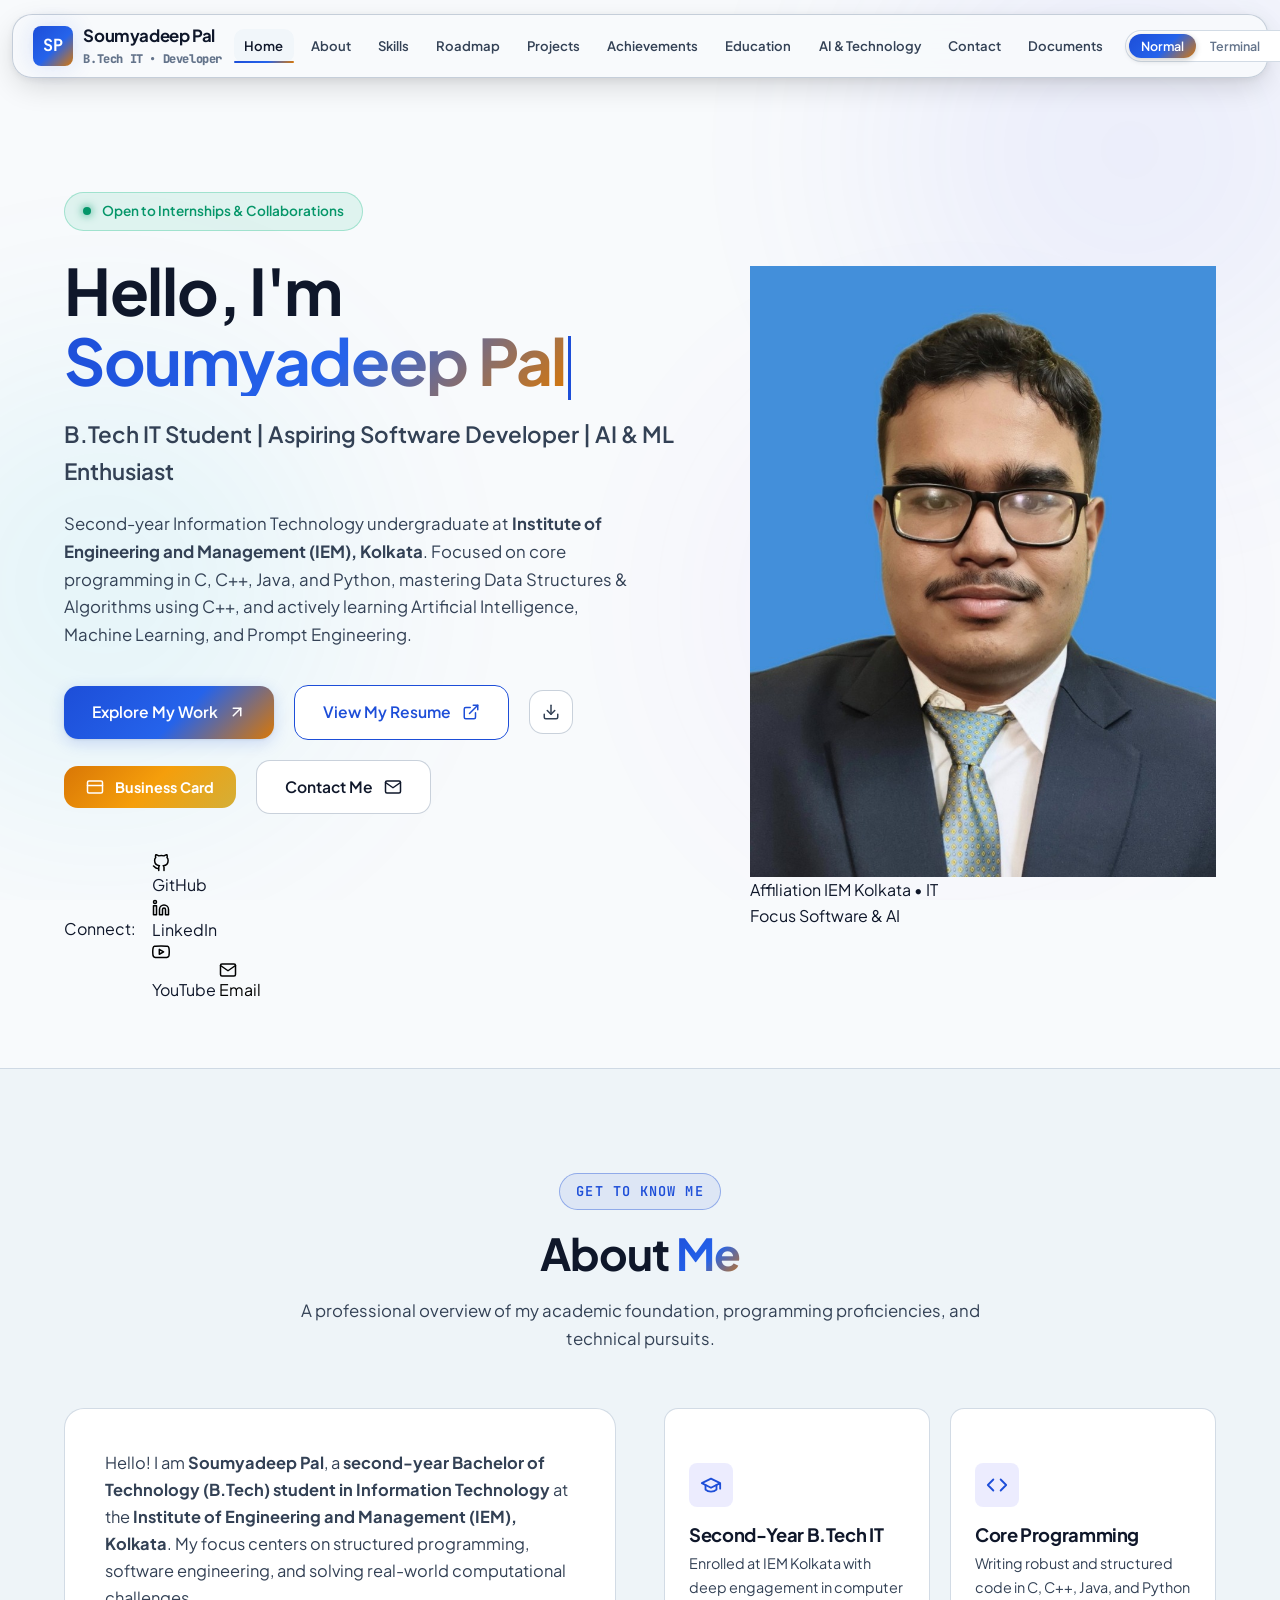
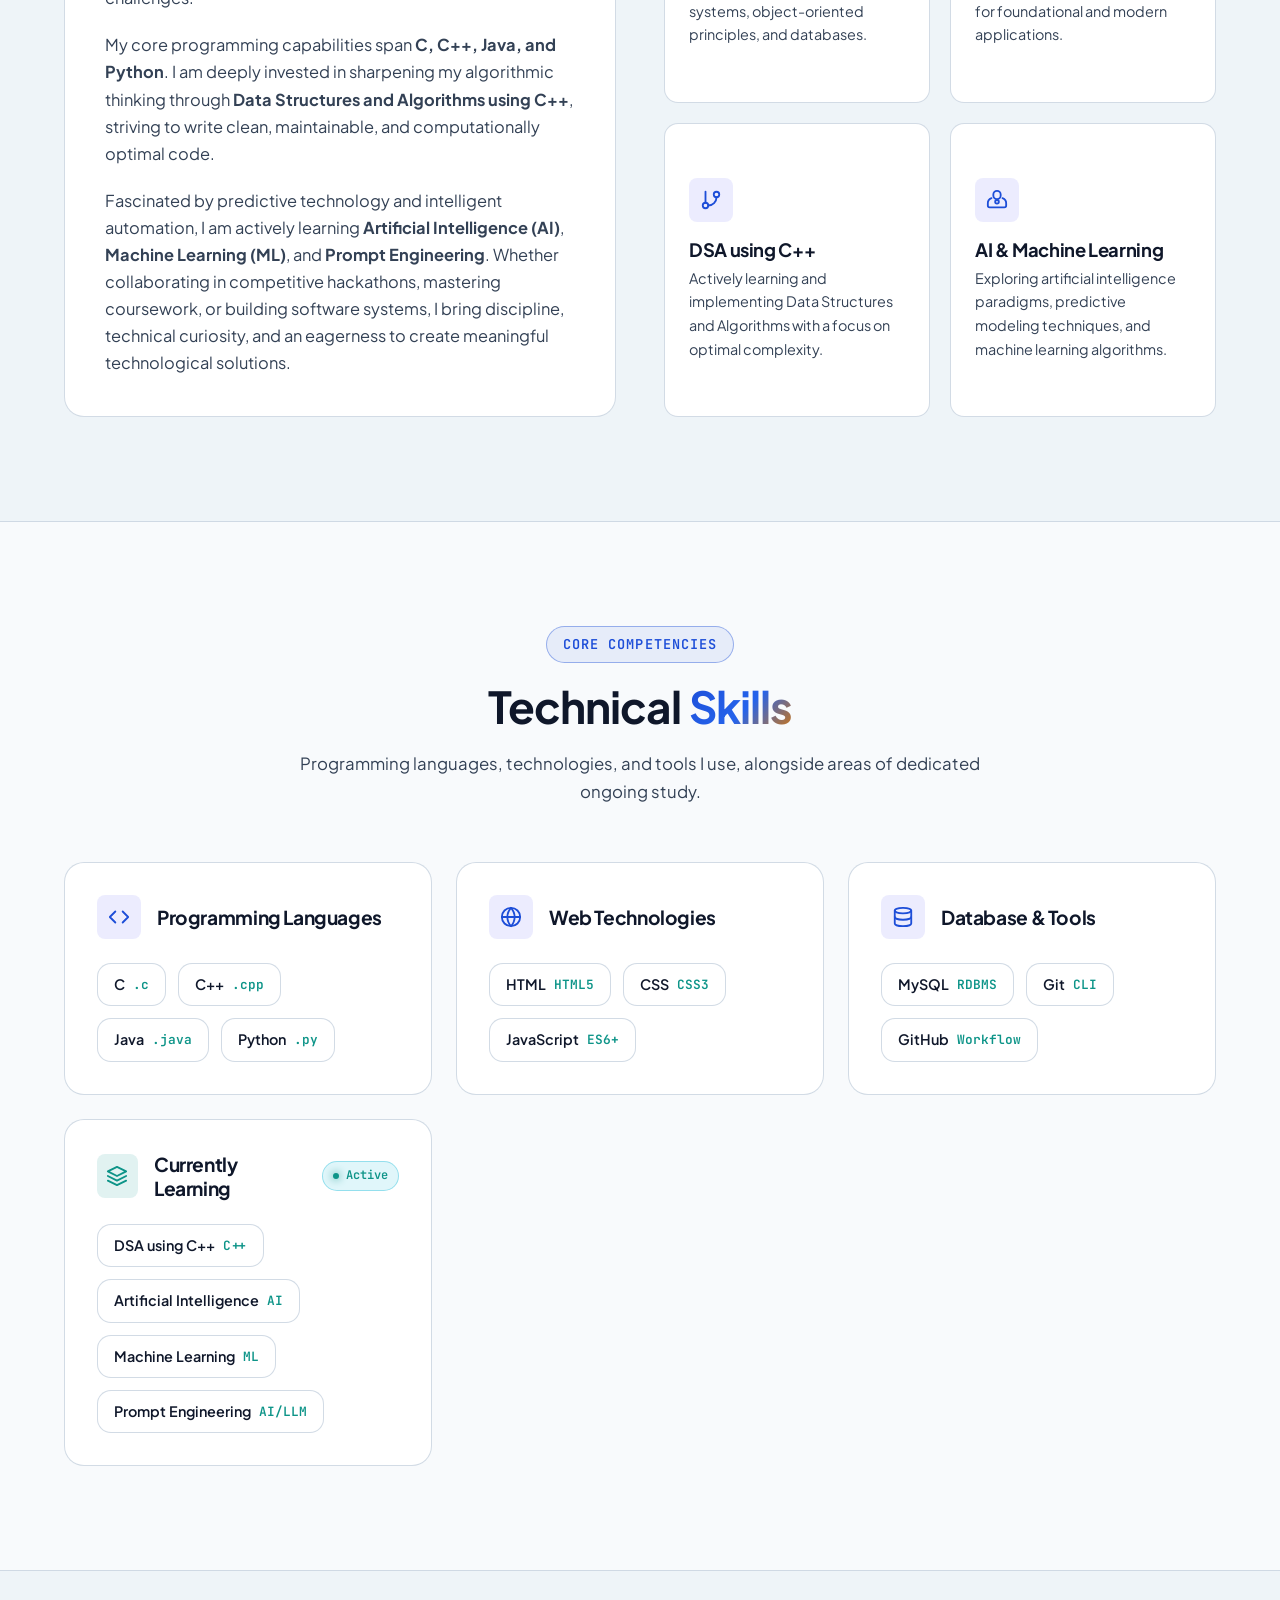
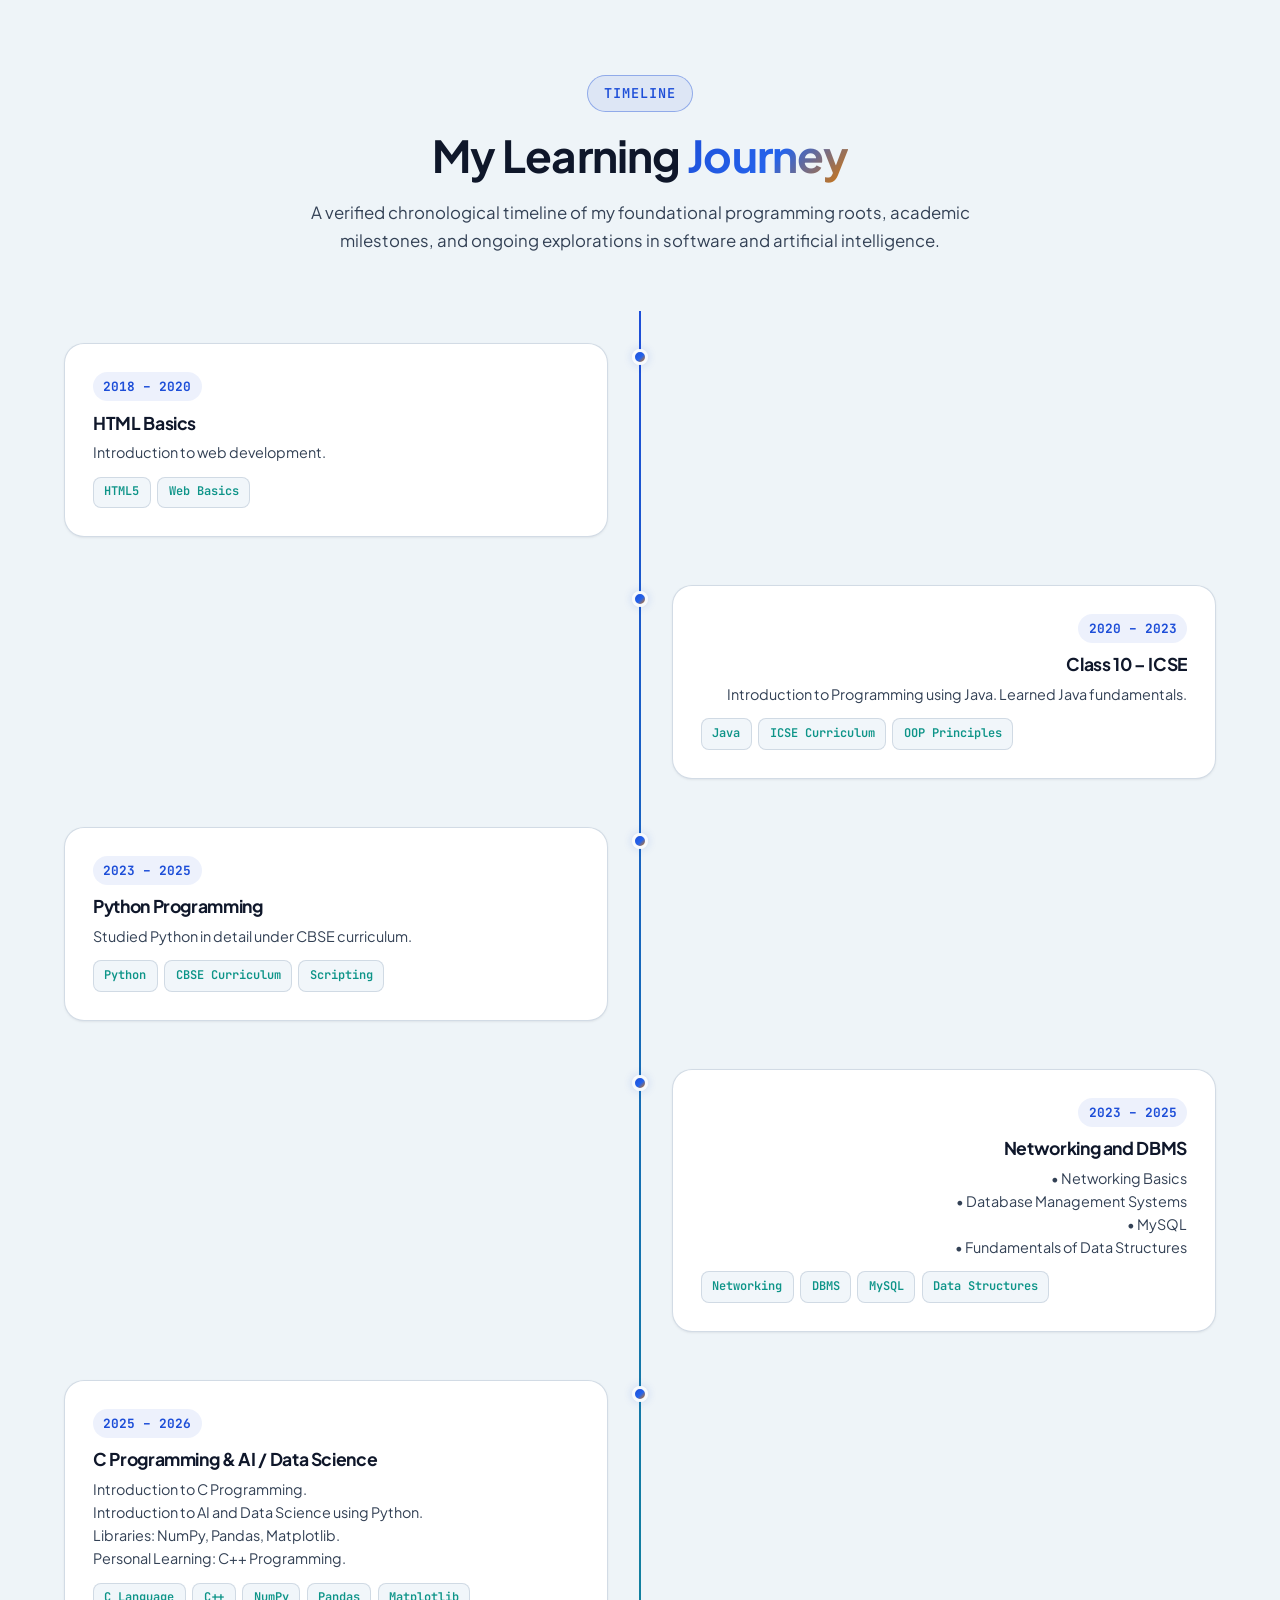
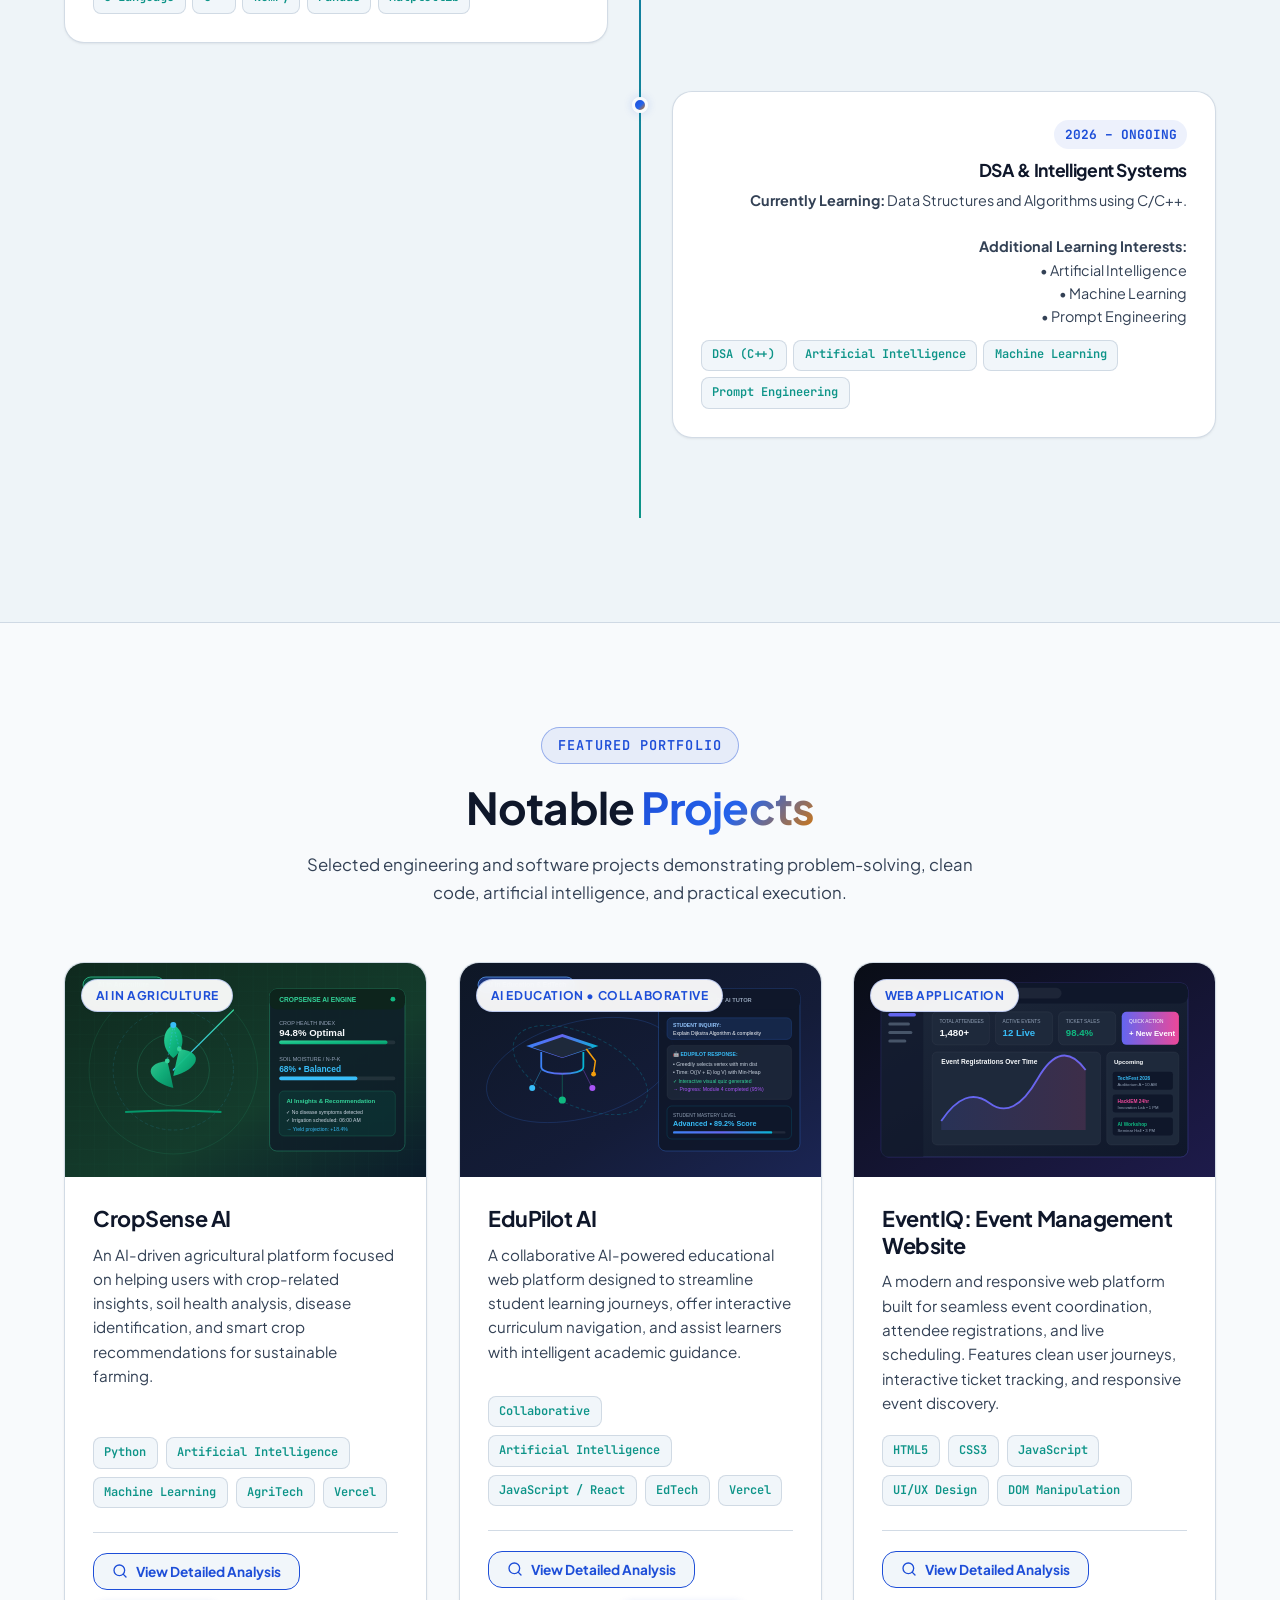
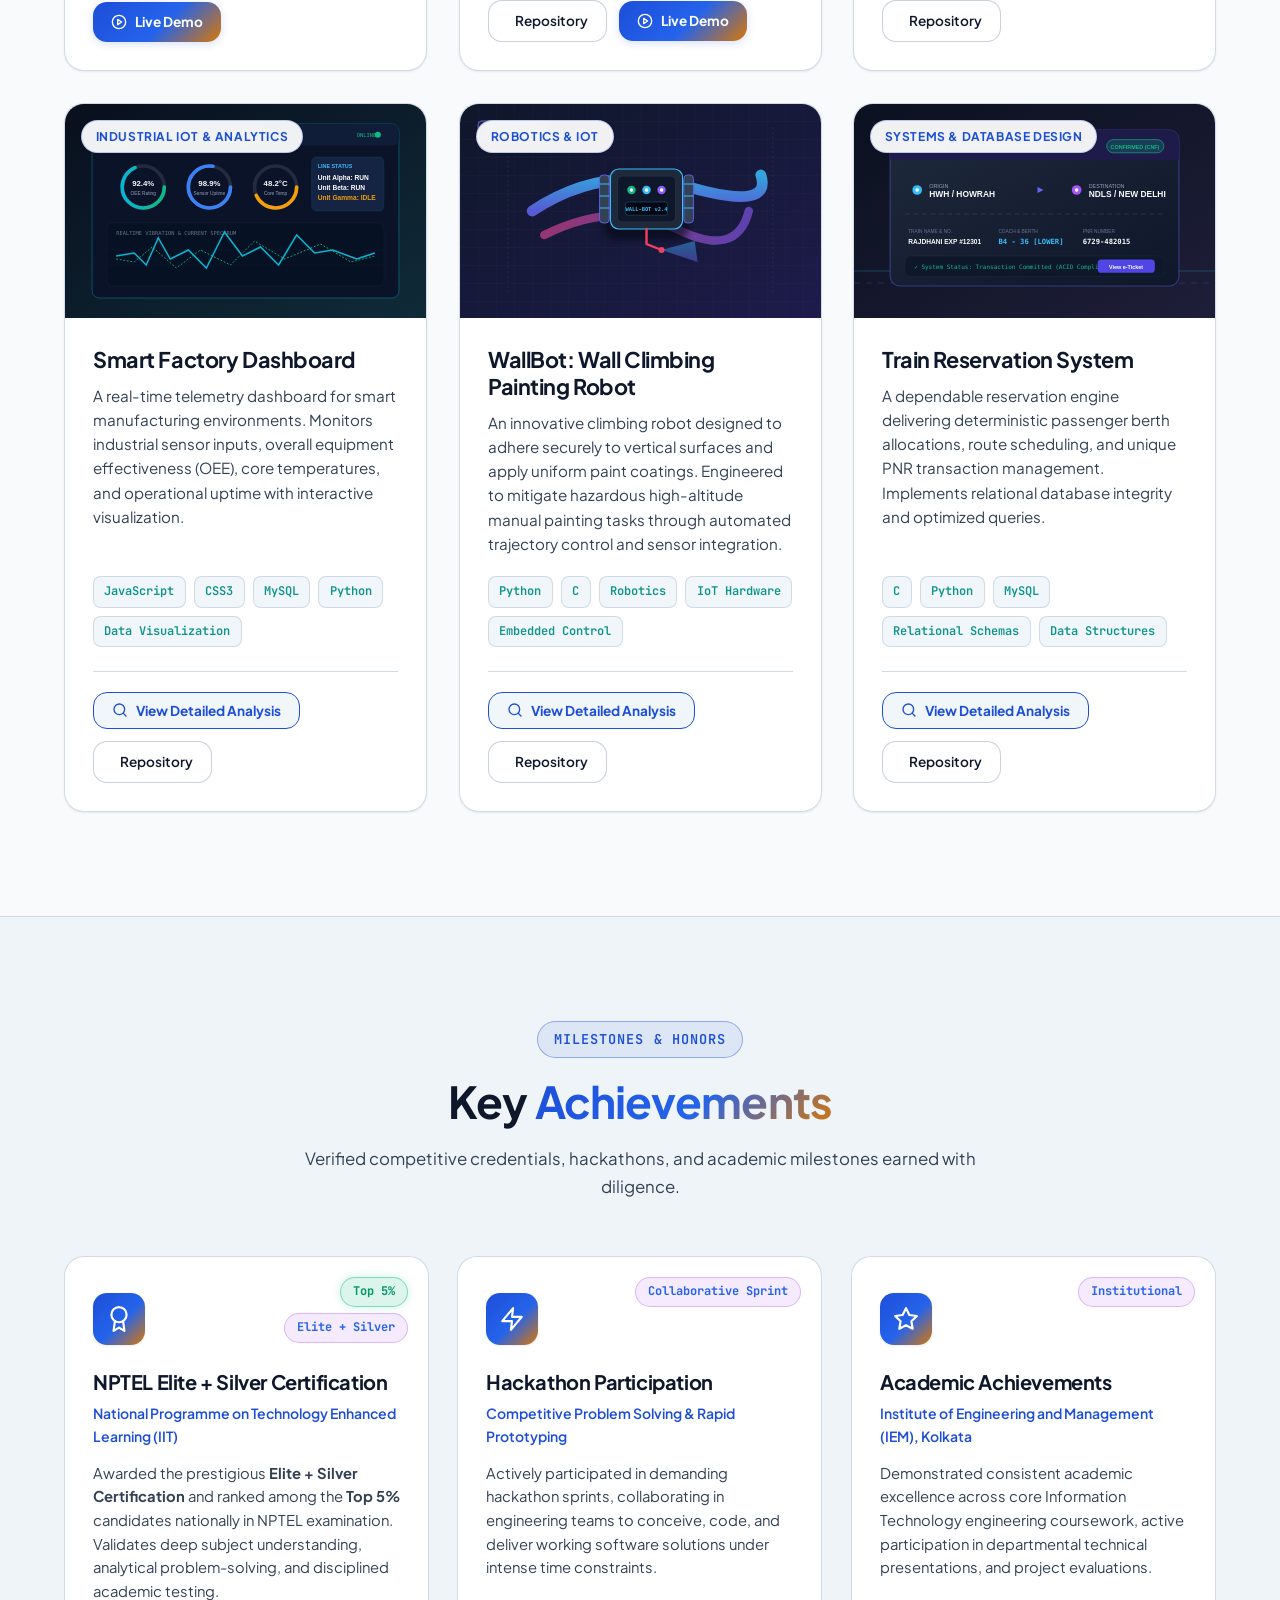
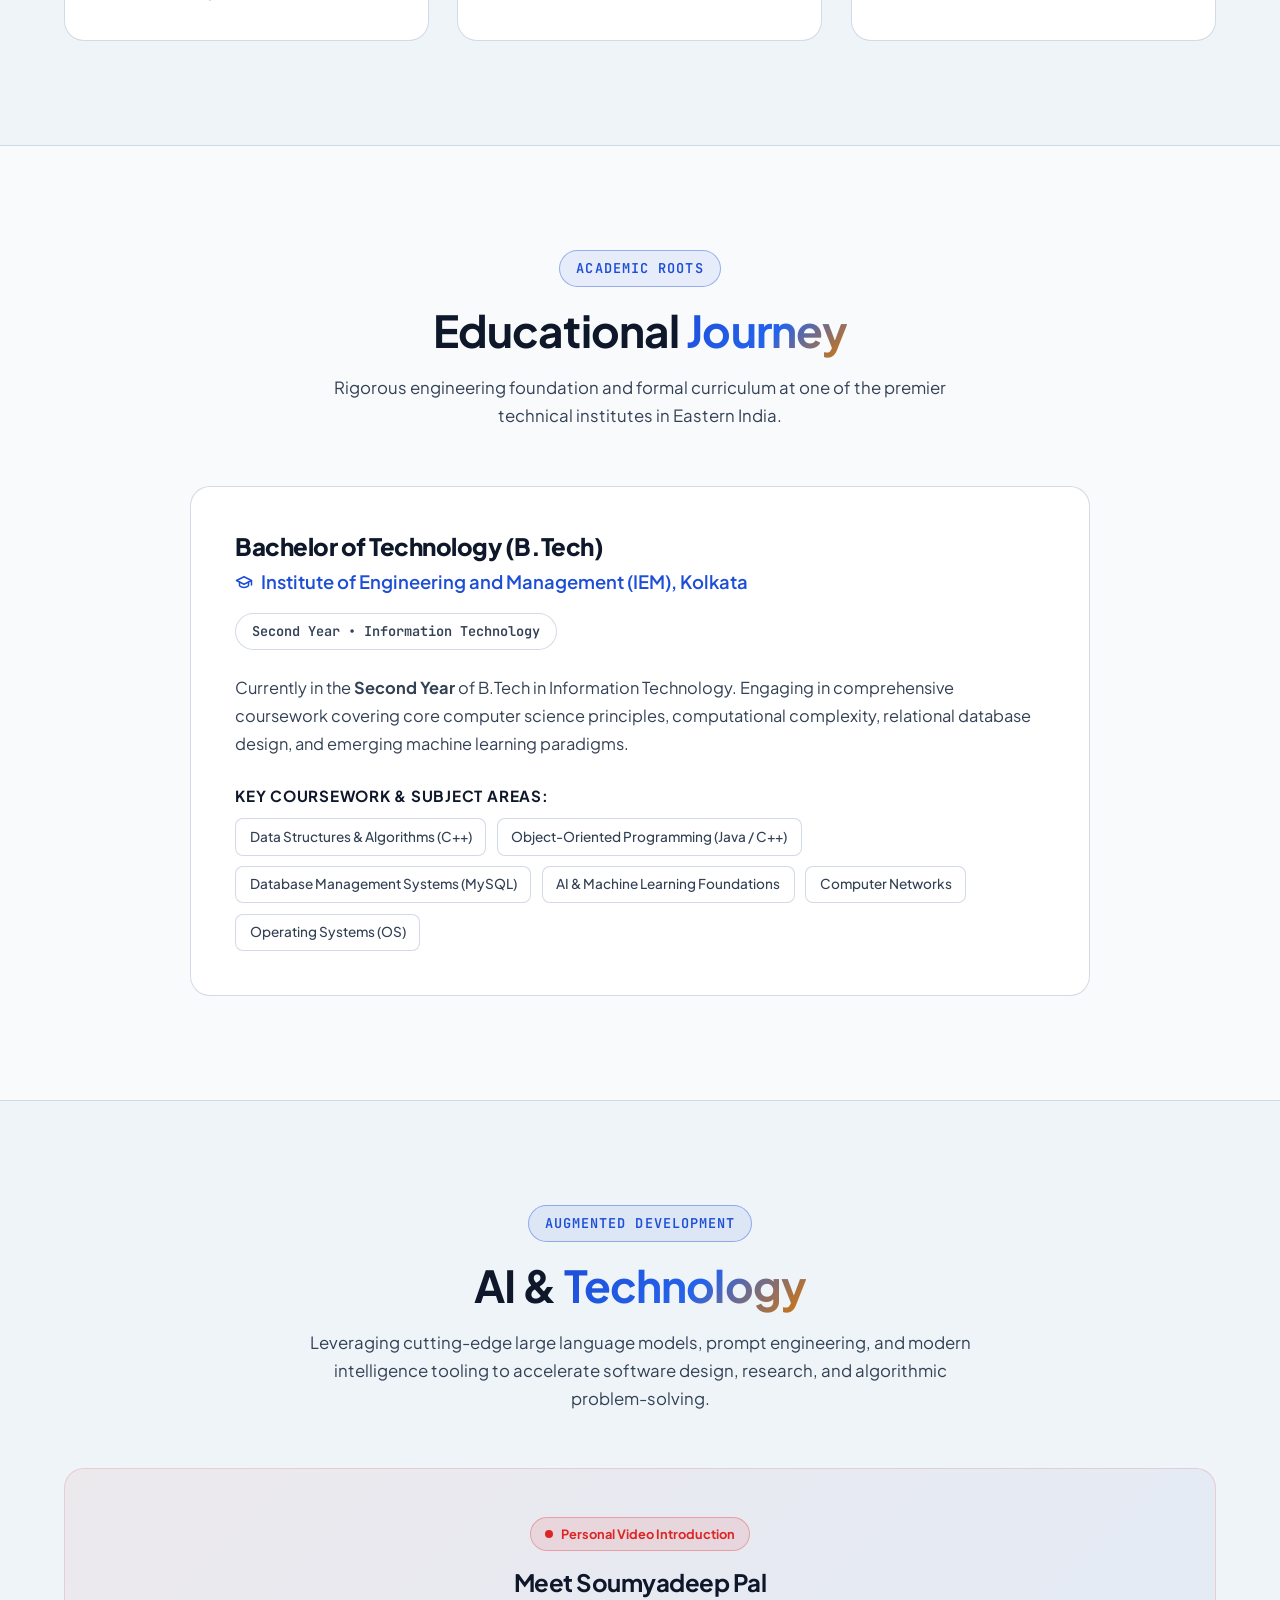
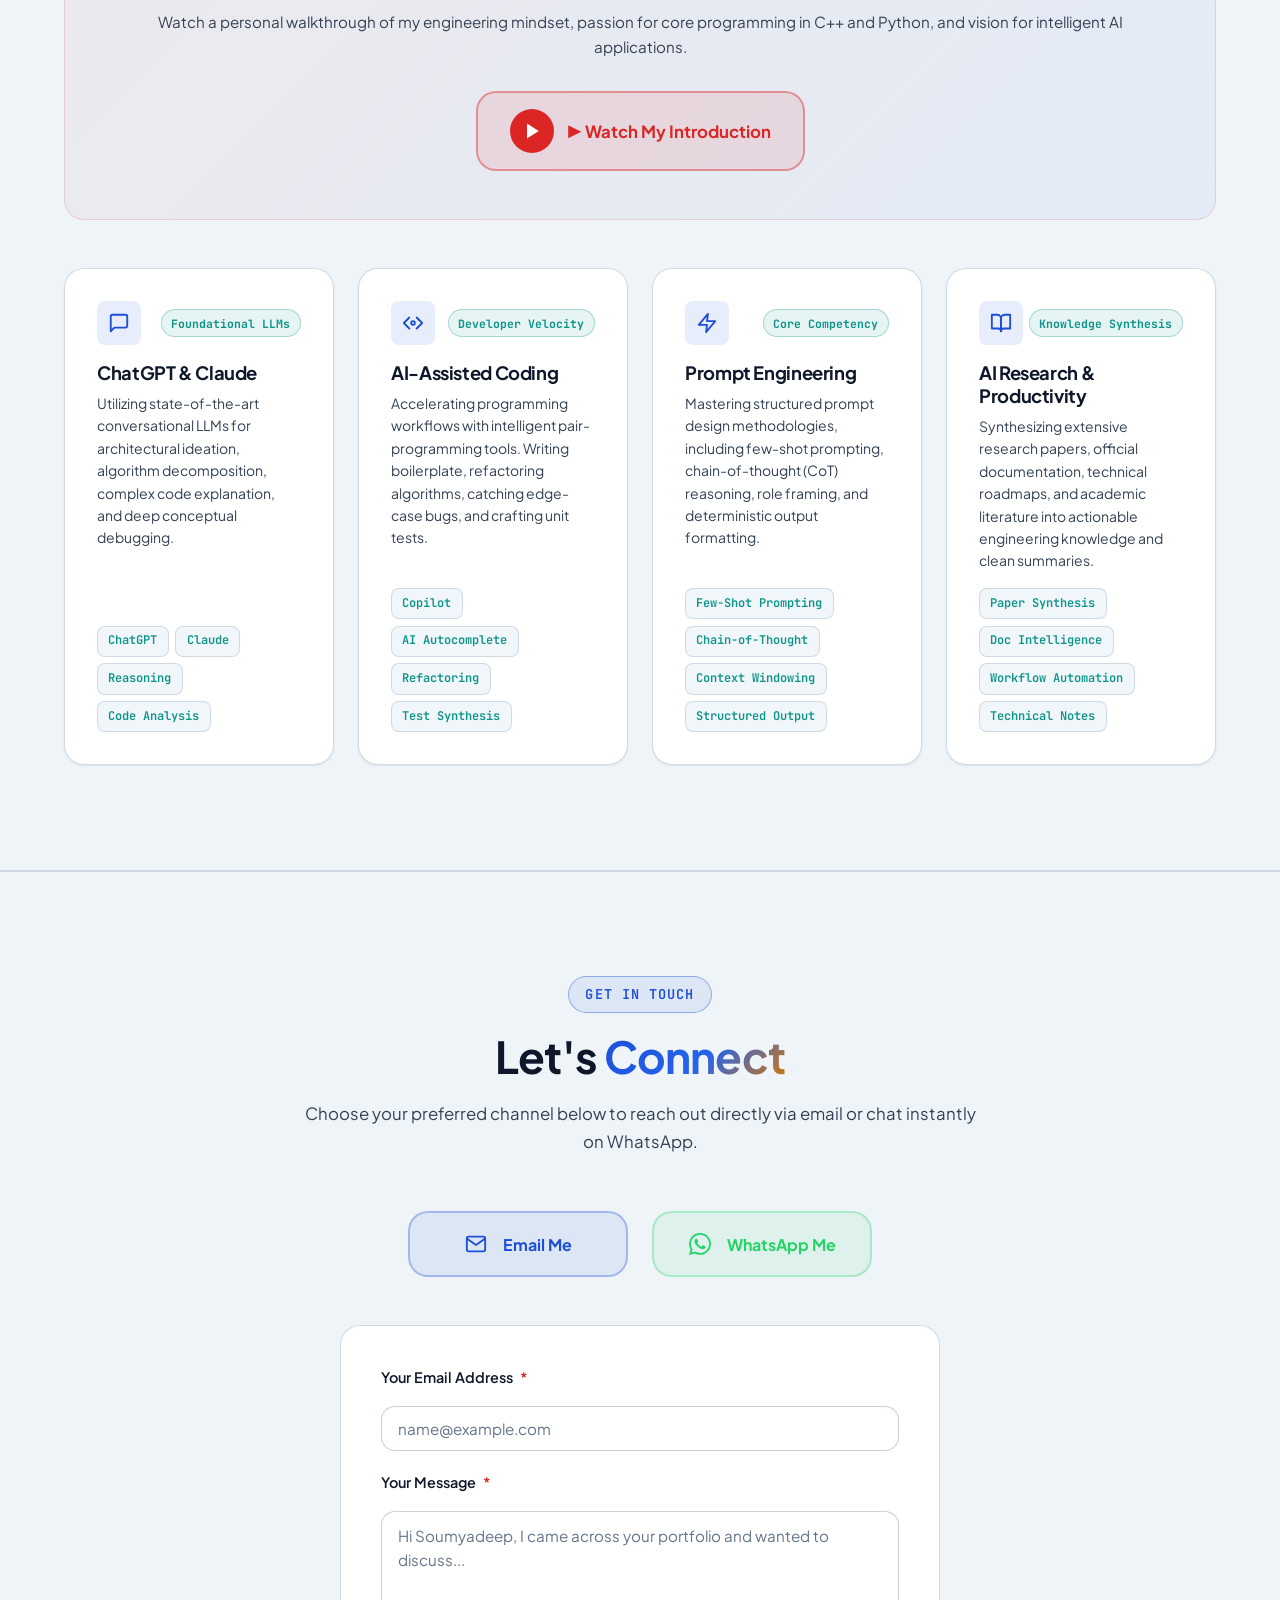
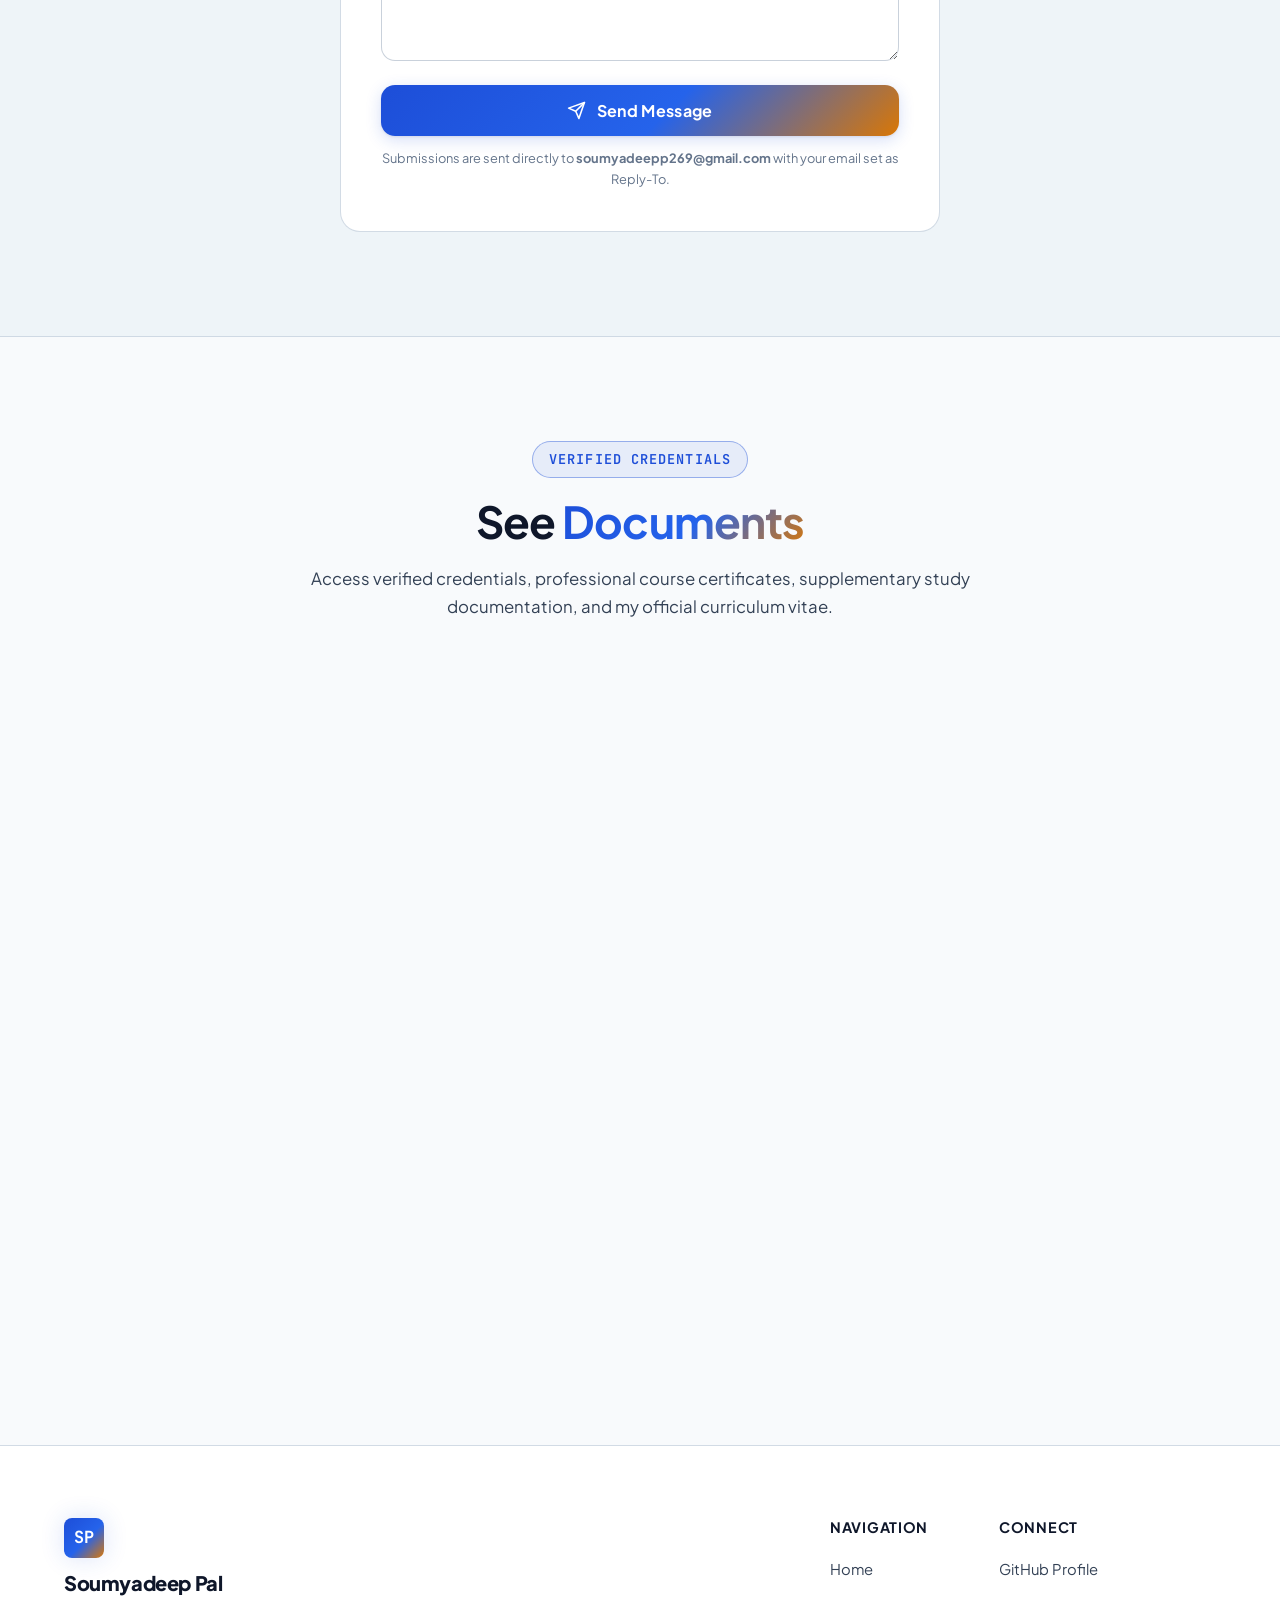
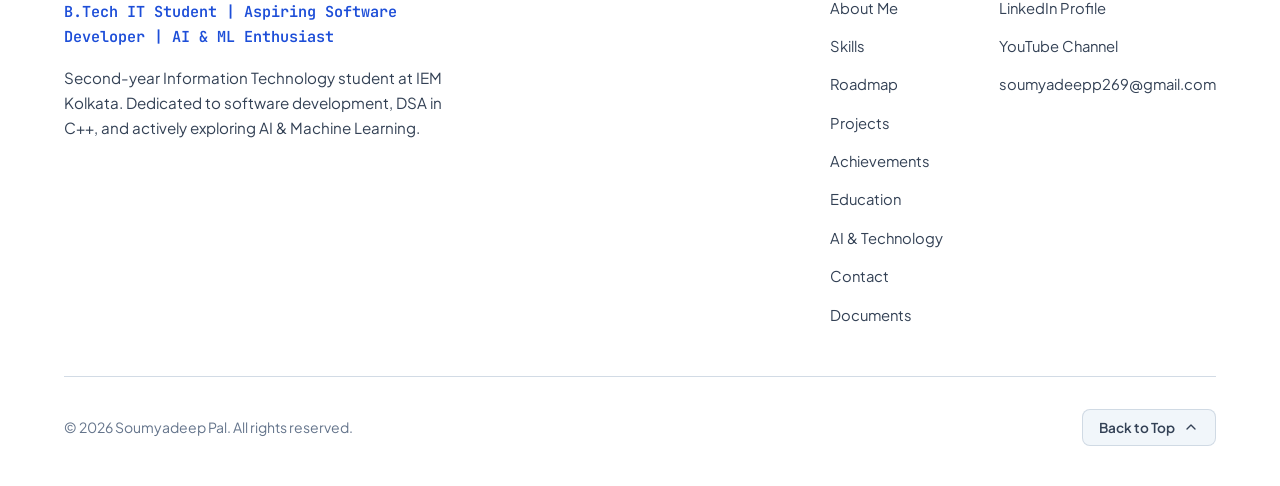
==== commit d0c10ef7: "Update portfolio with three modes and new features" ====
--- a/portfolio/index.html
+++ b/portfolio/index.html
@@ -20,8 +20,9 @@
   <link rel="preconnect" href="https://fonts.googleapis.com">
   <link rel="preconnect" href="https://fonts.gstatic.com" crossorigin>
 
-  <!-- External Stylesheet -->
+  <!-- External Stylesheets -->
   <link rel="stylesheet" href="css/style.css">
+  <link rel="stylesheet" href="css/style-extension.css">
 </head>
 <body>
 
@@ -33,16 +34,16 @@
   </div>
 
   <!-- ======================================================================
-       NAVIGATION BAR
+       FLOATING TOP NAVIGATION DOCK (Apple-inspired blurred glass dock)
        ====================================================================== -->
-  <header class="navbar" id="navbar">
-    <div class="container nav-container">
+  <header class="navbar" id="navbar" role="banner">
+    <div class="nav-container">
       <!-- Monogram / Brand -->
       <a href="#home" class="nav-brand" aria-label="Soumyadeep Pal Portfolio Home">
         <div class="brand-monogram">SP</div>
         <div class="brand-text">
           <span class="brand-name">Soumyadeep Pal</span>
-          <span class="brand-role">B.Tech IT Student | Developer</span>
+          <span class="brand-role">B.Tech IT &bull; Developer</span>
         </div>
       </a>
 
@@ -51,18 +52,26 @@
         <a href="#home" class="nav-link active">Home</a>
         <a href="#about" class="nav-link">About</a>
         <a href="#skills" class="nav-link">Skills</a>
-        <a href="#ai-tools" class="nav-link">AI Tools</a>
+        <a href="#roadmap" class="nav-link">Roadmap</a>
         <a href="#projects" class="nav-link">Projects</a>
         <a href="#achievements" class="nav-link">Achievements</a>
         <a href="#education" class="nav-link">Education</a>
+        <a href="#ai-tools" class="nav-link">AI &amp; Technology</a>
+        <a href="#contact" class="nav-link">Contact</a>
         <a href="#documents" class="nav-link">Documents</a>
-        <a href="#contact" class="nav-link">Contact</a>
       </nav>
 
-      <!-- Action Buttons: Theme Toggle & Mobile Menu -->
+      <!-- Action Buttons: Three Mode Selector, Theme Toggle & Mobile Menu -->
       <div class="nav-actions">
-        <!-- Theme Toggle Button -->
-        <button class="theme-toggle-btn" id="theme-toggle-btn" aria-label="Toggle dark/light theme" title="Toggle Dark/Light Mode">
+        <!-- Three-Mode Segmented Selector -->
+        <div class="mode-switcher" role="group" aria-label="Website Mode Selector">
+          <button type="button" class="mode-btn active" data-mode="normal" title="Normal Portfolio Mode">Normal</button>
+          <button type="button" class="mode-btn" data-mode="terminal" title="Terminal CLI Mode">Terminal</button>
+          <button type="button" class="mode-btn" data-mode="recruiter" title="Recruiter Focused Mode">Recruiter</button>
+        </div>
+
+        <!-- Theme Toggle Button (Dark / Light) -->
+        <button type="button" class="theme-toggle-btn" id="theme-toggle-btn" aria-label="Toggle dark/light theme" title="Toggle Dark/Light Mode">
           <!-- Sun Icon (shown in light mode) -->
           <svg class="sun-icon" xmlns="http://www.w3.org/2000/svg" viewBox="0 0 24 24" fill="none" stroke="currentColor" stroke-width="2" stroke-linecap="round" stroke-linejoin="round">
             <circle cx="12" cy="12" r="5"></circle>
@@ -82,7 +91,7 @@
         </button>
 
         <!-- Mobile Hamburger Toggle Button -->
-        <button class="mobile-toggle-btn" id="mobile-toggle-btn" aria-label="Toggle mobile menu" aria-expanded="false">
+        <button type="button" class="mobile-toggle-btn" id="mobile-toggle-btn" aria-label="Toggle navigation menu" aria-expanded="false">
           <span></span>
           <span></span>
           <span></span>
@@ -91,1208 +100,1598 @@
     </div>
   </header>
 
+  <!-- ======================================================================
+       MAIN CONTENT CONTAINER
+       ====================================================================== -->
   <main>
-    <!-- ====================================================================
-         SECTION 1: HOME (HERO)
-         ==================================================================== -->
-    <section class="hero" id="home">
-      <div class="container">
-        <div class="hero-grid">
-          <!-- Left Column: Introduction & CTAs -->
-          <div class="hero-content reveal">
-            <!-- Availability status pill -->
-            <div class="hero-status-pill">
-              <span class="status-dot"></span>
-              <span>Open to Internships &amp; Collaborations</span>
-            </div>
-
-            <h1 class="hero-title">
-              Hi, I'm <span class="gradient-text">Soumyadeep Pal</span>
-            </h1>
-
-            <p class="hero-subtitle">
-              B.Tech IT Student | Aspiring Software Developer | AI &amp; ML Enthusiast
+
+    <!-- ==================================================================
+         MODE 1: NORMAL MODE (Default Comprehensive Portfolio)
+         ================================================================== -->
+    <div id="normal-mode" class="mode-container active">
+
+      <!-- SECTION 1: HOME (HERO) -->
+      <section class="hero" id="home">
+        <div class="container">
+          <div class="hero-grid">
+            <!-- Left Column: Introduction & CTAs -->
+            <div class="hero-content reveal">
+              <!-- Availability status pill -->
+              <div class="hero-status-pill">
+                <span class="status-dot"></span>
+                <span>Open to Internships &amp; Collaborations</span>
+              </div>
+
+              <!-- Animated Name Greeting -->
+              <h1 class="hero-title name-greeting" id="hero-greeting">
+                Hello, I'm <span class="gradient-text name-highlight" id="hero-name-animated">Soumyadeep Pal</span><span class="typing-cursor" aria-hidden="true"></span>
+              </h1>
+
+              <p class="hero-subtitle">
+                B.Tech IT Student | Aspiring Software Developer | AI &amp; ML Enthusiast
+              </p>
+
+              <p class="hero-bio">
+                Second-year Information Technology undergraduate at <strong>Institute of Engineering and Management (IEM), Kolkata</strong>. 
+                Focused on core programming in C, C++, Java, and Python, mastering Data Structures &amp; Algorithms using C++, 
+                and actively learning Artificial Intelligence, Machine Learning, and Prompt Engineering.
+              </p>
+
+              <!-- Hero Action Buttons -->
+              <div class="hero-actions">
+                <a href="#projects" class="btn btn-primary">
+                  <span>Explore My Work</span>
+                  <svg xmlns="http://www.w3.org/2000/svg" width="18" height="18" viewBox="0 0 24 24" fill="none" stroke="currentColor" stroke-width="2" stroke-linecap="round" stroke-linejoin="round">
+                    <line x1="7" y1="17" x2="17" y2="7"></line>
+                    <polyline points="7 7 17 7 17 17"></polyline>
+                  </svg>
+                </a>
+
+                <a href="assets/documents/resume.pdf" target="_blank" rel="noopener noreferrer" class="btn btn-outline" id="view-resume-btn">
+                  <span>View My Resume</span>
+                  <svg xmlns="http://www.w3.org/2000/svg" width="18" height="18" viewBox="0 0 24 24" fill="none" stroke="currentColor" stroke-width="2" stroke-linecap="round" stroke-linejoin="round">
+                    <path d="M18 13v6a2 2 0 0 1-2 2H5a2 2 0 0 1-2-2V8a2 2 0 0 1 2-2h6"></path>
+                    <polyline points="15 3 21 3 21 9"></polyline>
+                    <line x1="10" y1="14" x2="21" y2="3"></line>
+                  </svg>
+                </a>
+
+                <a href="assets/documents/resume.pdf" download="Soumyadeep_Pal_Resume.pdf" class="btn-icon-download" title="Download Resume PDF" aria-label="Download Soumyadeep Pal's Resume">
+                  <svg xmlns="http://www.w3.org/2000/svg" width="18" height="18" viewBox="0 0 24 24" fill="none" stroke="currentColor" stroke-width="2" stroke-linecap="round" stroke-linejoin="round">
+                    <path d="M21 15v4a2 2 0 0 1-2 2H5a2 2 0 0 1-2-2v-4"></path>
+                    <polyline points="7 10 12 15 17 10"></polyline>
+                    <line x1="12" y1="15" x2="12" y2="3"></line>
+                  </svg>
+                </a>
+
+                <!-- Download Business Card Button -->
+                <button type="button" class="btn btn-business-card" onclick="downloadBusinessCard()" title="Download Digital Business Card (PNG)">
+                  <svg xmlns="http://www.w3.org/2000/svg" width="18" height="18" viewBox="0 0 24 24" fill="none" stroke="currentColor" stroke-width="2" stroke-linecap="round" stroke-linejoin="round">
+                    <rect x="2" y="4" width="20" height="16" rx="2"></rect>
+                    <line x1="2" y1="10" x2="22" y2="10"></line>
+                  </svg>
+                  <span>Business Card</span>
+                </button>
+
+                <a href="#contact" class="btn btn-secondary">
+                  <span>Contact Me</span>
+                  <svg xmlns="http://www.w3.org/2000/svg" width="18" height="18" viewBox="0 0 24 24" fill="none" stroke="currentColor" stroke-width="2" stroke-linecap="round" stroke-linejoin="round">
+                    <path d="M4 4h16c1.1 0 2 .9 2 2v12c0 1.1-.9 2-2 2H4c-1.1 0-2-.9-2-2V6c0-1.1.9-2 2-2z"></path>
+                    <polyline points="22,6 12,13 2,6"></polyline>
+                  </svg>
+                </a>
+              </div>
+
+              <!-- Quick Social Presence -->
+              <div class="hero-socials">
+                <span class="social-label">Connect:</span>
+                <div class="social-links-row">
+                  <a href="https://github.com/SoumyadeepPal2007" target="_blank" rel="noopener noreferrer" class="social-link-badge" aria-label="GitHub Profile">
+                    <img src="assets/icons/github.svg" alt="" width="18" height="18" class="social-icon-svg">
+                    <span>GitHub</span>
+                  </a>
+                  <a href="https://www.linkedin.com/in/soumyadeep-pal-885140361/" target="_blank" rel="noopener noreferrer" class="social-link-badge" aria-label="LinkedIn Profile">
+                    <img src="assets/icons/linkedin.svg" alt="" width="18" height="18" class="social-icon-svg">
+                    <span>LinkedIn</span>
+                  </a>
+                  <a href="https://youtube.com/@soumyadeeppal7733" target="_blank" rel="noopener noreferrer" class="social-link-badge" aria-label="YouTube Channel">
+                    <img src="assets/icons/youtube.svg" alt="" width="18" height="18" class="social-icon-svg">
+                    <span>YouTube</span>
+                  </a>
+                  <button type="button" class="social-link-badge" data-copy-text="soumyadeepp269@gmail.com" aria-label="Copy email address" title="Click to copy email">
+                    <img src="assets/icons/mail.svg" alt="" width="18" height="18" class="social-icon-svg">
+                    <span>Email</span>
+                  </button>
+                </div>
+              </div>
+            </div>
+
+            <!-- Right Column: Profile Picture Card -->
+            <div class="hero-visual reveal">
+              <div class="profile-card-wrapper">
+                <div class="profile-card-glow"></div>
+                <div class="profile-card">
+                  <div class="profile-image-container">
+                    <img src="assets/images/profile.jpg" alt="Soumyadeep Pal - Profile Photograph" class="profile-photo" onerror="this.onerror=null; this.src='assets/images/profile-placeholder.svg';" loading="eager">
+                  </div>
+                  <div class="profile-card-footer">
+                    <div class="profile-meta">
+                      <span class="meta-label">Affiliation</span>
+                      <span class="meta-value">IEM Kolkata &bull; IT</span>
+                    </div>
+                    <div class="profile-meta">
+                      <span class="meta-label">Focus</span>
+                      <span class="meta-value">Software &amp; AI</span>
+                    </div>
+                  </div>
+                </div>
+              </div>
+            </div>
+          </div>
+        </div>
+      </section>
+
+      <!-- SECTION 2: ABOUT -->
+      <section class="about section-alt" id="about">
+        <div class="container">
+          <div class="section-header reveal">
+            <div class="section-badge">Get To Know Me</div>
+            <h2 class="section-title">About <span class="gradient-text">Me</span></h2>
+            <p class="section-description">
+              A professional overview of my academic foundation, programming proficiencies, and technical pursuits.
             </p>
-
-            <p class="hero-bio">
-              Second-year Information Technology undergraduate at <strong>Institute of Engineering and Management (IEM), Kolkata</strong>. 
-              Focused on core programming in C, C++, Java, and Python, mastering Data Structures &amp; Algorithms using C++, 
-              and actively learning Artificial Intelligence, Machine Learning, and Prompt Engineering.
+          </div>
+
+          <div class="about-grid">
+            <!-- About Narrative Card -->
+            <div class="about-card reveal">
+              <div class="about-text">
+                <p>
+                  Hello! I am <strong>Soumyadeep Pal</strong>, a <strong>second-year Bachelor of Technology (B.Tech) student in Information Technology</strong> at the <strong>Institute of Engineering and Management (IEM), Kolkata</strong>. 
+                  My focus centers on structured programming, software engineering, and solving real-world computational challenges.
+                </p>
+                <p>
+                  My core programming capabilities span <strong>C, C++, Java, and Python</strong>. 
+                  I am deeply invested in sharpening my algorithmic thinking through <strong>Data Structures and Algorithms using C++</strong>, 
+                  striving to write clean, maintainable, and computationally optimal code.
+                </p>
+                <p>
+                  Fascinated by predictive technology and intelligent automation, I am actively learning <strong>Artificial Intelligence (AI)</strong>, <strong>Machine Learning (ML)</strong>, and <strong>Prompt Engineering</strong>. 
+                  Whether collaborating in competitive hackathons, mastering coursework, or building software systems, I bring discipline, technical curiosity, and an eagerness to create meaningful technological solutions.
+                </p>
+              </div>
+            </div>
+
+            <!-- Highlight Cards -->
+            <div class="about-highlights reveal">
+              <div class="highlight-item">
+                <div class="highlight-icon">
+                  <svg xmlns="http://www.w3.org/2000/svg" viewBox="0 0 24 24" fill="none" stroke="currentColor" stroke-width="2" stroke-linecap="round" stroke-linejoin="round">
+                    <path d="M22 10v6M2 10l10-5 10 5-10 5z"></path>
+                    <path d="M6 12v5c3 3 9 3 12 0v-5"></path>
+                  </svg>
+                </div>
+                <h3 class="highlight-title">Second-Year B.Tech IT</h3>
+                <p class="highlight-desc">
+                  Enrolled at IEM Kolkata with deep engagement in computer systems, object-oriented principles, and databases.
+                </p>
+              </div>
+
+              <div class="highlight-item">
+                <div class="highlight-icon">
+                  <svg xmlns="http://www.w3.org/2000/svg" viewBox="0 0 24 24" fill="none" stroke="currentColor" stroke-width="2" stroke-linecap="round" stroke-linejoin="round">
+                    <polyline points="16 18 22 12 16 6"></polyline>
+                    <polyline points="8 6 2 12 8 18"></polyline>
+                  </svg>
+                </div>
+                <h3 class="highlight-title">Core Programming</h3>
+                <p class="highlight-desc">
+                  Writing robust and structured code in C, C++, Java, and Python for foundational and modern applications.
+                </p>
+              </div>
+
+              <div class="highlight-item">
+                <div class="highlight-icon">
+                  <svg xmlns="http://www.w3.org/2000/svg" viewBox="0 0 24 24" fill="none" stroke="currentColor" stroke-width="2" stroke-linecap="round" stroke-linejoin="round">
+                    <line x1="6" y1="3" x2="6" y2="15"></line>
+                    <circle cx="18" cy="6" r="3"></circle>
+                    <circle cx="6" cy="18" r="3"></circle>
+                    <path d="M18 9a9 9 0 0 1-9 9"></path>
+                  </svg>
+                </div>
+                <h3 class="highlight-title">DSA using C++</h3>
+                <p class="highlight-desc">
+                  Actively learning and implementing Data Structures and Algorithms with a focus on optimal complexity.
+                </p>
+              </div>
+
+              <div class="highlight-item">
+                <div class="highlight-icon">
+                  <svg xmlns="http://www.w3.org/2000/svg" viewBox="0 0 24 24" fill="none" stroke="currentColor" stroke-width="2" stroke-linecap="round" stroke-linejoin="round">
+                    <path d="M12 2a4 4 0 0 1 4 4v1a4 4 0 0 1-8 0V6a4 4 0 0 1 4-4z"></path>
+                    <path d="M18 10a6 6 0 0 1 4 6v2a2 2 0 0 1-2 2H4a2 2 0 0 1-2-2v-2a6 6 0 0 1 4-6"></path>
+                    <circle cx="12" cy="14" r="2"></circle>
+                  </svg>
+                </div>
+                <h3 class="highlight-title">AI &amp; Machine Learning</h3>
+                <p class="highlight-desc">
+                  Exploring artificial intelligence paradigms, predictive modeling techniques, and machine learning algorithms.
+                </p>
+              </div>
+            </div>
+          </div>
+        </div>
+      </section>
+
+      <!-- SECTION 3: SKILLS -->
+      <section class="skills" id="skills">
+        <div class="container">
+          <div class="section-header reveal">
+            <div class="section-badge">Core Competencies</div>
+            <h2 class="section-title">Technical <span class="gradient-text">Skills</span></h2>
+            <p class="section-description">
+              Programming languages, technologies, and tools I use, alongside areas of dedicated ongoing study.
             </p>
-
-            <!-- Hero Action Buttons -->
-            <div class="hero-actions">
-              <a href="#projects" class="btn btn-primary">
-                <span>Explore My Work</span>
-                <svg xmlns="http://www.w3.org/2000/svg" width="18" height="18" viewBox="0 0 24 24" fill="none" stroke="currentColor" stroke-width="2" stroke-linecap="round" stroke-linejoin="round">
-                  <line x1="7" y1="17" x2="17" y2="7"></line>
-                  <polyline points="7 7 17 7 17 17"></polyline>
+          </div>
+
+          <div class="skills-grid">
+            <!-- Category 1: Programming Languages -->
+            <div class="skill-card reveal">
+              <div class="skill-card-header">
+                <div class="skill-category-icon">
+                  <svg xmlns="http://www.w3.org/2000/svg" viewBox="0 0 24 24" fill="none" stroke="currentColor" stroke-width="2" stroke-linecap="round" stroke-linejoin="round">
+                    <polyline points="16 18 22 12 16 6"></polyline>
+                    <polyline points="8 6 2 12 8 18"></polyline>
+                  </svg>
+                </div>
+                <h3 class="skill-category-title">Programming Languages</h3>
+              </div>
+              <div class="skill-badges-list">
+                <div class="skill-pill">
+                  <span>C</span>
+                  <span class="skill-pill-code">.c</span>
+                </div>
+                <div class="skill-pill">
+                  <span>C++</span>
+                  <span class="skill-pill-code">.cpp</span>
+                </div>
+                <div class="skill-pill">
+                  <span>Java</span>
+                  <span class="skill-pill-code">.java</span>
+                </div>
+                <div class="skill-pill">
+                  <span>Python</span>
+                  <span class="skill-pill-code">.py</span>
+                </div>
+              </div>
+            </div>
+
+            <!-- Category 2: Web Technologies -->
+            <div class="skill-card reveal">
+              <div class="skill-card-header">
+                <div class="skill-category-icon">
+                  <svg xmlns="http://www.w3.org/2000/svg" viewBox="0 0 24 24" fill="none" stroke="currentColor" stroke-width="2" stroke-linecap="round" stroke-linejoin="round">
+                    <circle cx="12" cy="12" r="10"></circle>
+                    <line x1="2" y1="12" x2="22" y2="12"></line>
+                    <path d="M12 2a15.3 15.3 0 0 1 4 10 15.3 15.3 0 0 1-4 10 15.3 15.3 0 0 1-4-10 15.3 15.3 0 0 1 4-10z"></path>
+                  </svg>
+                </div>
+                <h3 class="skill-category-title">Web Technologies</h3>
+              </div>
+              <div class="skill-badges-list">
+                <div class="skill-pill">
+                  <span>HTML</span>
+                  <span class="skill-pill-code">HTML5</span>
+                </div>
+                <div class="skill-pill">
+                  <span>CSS</span>
+                  <span class="skill-pill-code">CSS3</span>
+                </div>
+                <div class="skill-pill">
+                  <span>JavaScript</span>
+                  <span class="skill-pill-code">ES6+</span>
+                </div>
+              </div>
+            </div>
+
+            <!-- Category 3: Database & Tools -->
+            <div class="skill-card reveal">
+              <div class="skill-card-header">
+                <div class="skill-category-icon">
+                  <svg xmlns="http://www.w3.org/2000/svg" viewBox="0 0 24 24" fill="none" stroke="currentColor" stroke-width="2" stroke-linecap="round" stroke-linejoin="round">
+                    <ellipse cx="12" cy="5" rx="9" ry="3"></ellipse>
+                    <path d="M21 12c0 1.66-4 3-9 3s-9-1.34-9-3"></path>
+                    <path d="M3 5v14c0 1.66 4 3 9 3s9-1.34 9-3V5"></path>
+                  </svg>
+                </div>
+                <h3 class="skill-category-title">Database &amp; Tools</h3>
+              </div>
+              <div class="skill-badges-list">
+                <div class="skill-pill">
+                  <span>MySQL</span>
+                  <span class="skill-pill-code">RDBMS</span>
+                </div>
+                <div class="skill-pill">
+                  <span>Git</span>
+                  <span class="skill-pill-code">CLI</span>
+                </div>
+                <div class="skill-pill">
+                  <span>GitHub</span>
+                  <span class="skill-pill-code">Workflow</span>
+                </div>
+              </div>
+            </div>
+
+            <!-- Category 4: Currently Learning (Active Focus) -->
+            <div class="skill-card reveal">
+              <div class="skill-card-header">
+                <div class="skill-category-icon" style="background: rgba(13, 148, 136, 0.12); color: var(--accent-secondary);">
+                  <svg xmlns="http://www.w3.org/2000/svg" viewBox="0 0 24 24" fill="none" stroke="currentColor" stroke-width="2" stroke-linecap="round" stroke-linejoin="round">
+                    <polygon points="12 2 2 7 12 12 22 7 12 2"></polygon>
+                    <polyline points="2 17 12 22 22 17"></polyline>
+                    <polyline points="2 12 12 17 22 12"></polyline>
+                  </svg>
+                </div>
+                <h3 class="skill-category-title">Currently Learning</h3>
+                <span class="skill-status-tag">
+                  <span class="skill-status-dot"></span>
+                  <span>Active</span>
+                </span>
+              </div>
+              <div class="skill-badges-list">
+                <div class="skill-pill">
+                  <span>DSA using C++</span>
+                  <span class="skill-pill-code">C++</span>
+                </div>
+                <div class="skill-pill">
+                  <span>Artificial Intelligence</span>
+                  <span class="skill-pill-code">AI</span>
+                </div>
+                <div class="skill-pill">
+                  <span>Machine Learning</span>
+                  <span class="skill-pill-code">ML</span>
+                </div>
+                <div class="skill-pill">
+                  <span>Prompt Engineering</span>
+                  <span class="skill-pill-code">AI/LLM</span>
+                </div>
+              </div>
+            </div>
+          </div>
+        </div>
+      </section>
+
+      <!-- SECTION: ROADMAP (MY LEARNING JOURNEY) -->
+      <section class="roadmap section-alt" id="roadmap">
+        <div class="container">
+          <div class="section-header reveal">
+            <div class="section-badge">Timeline</div>
+            <h2 class="section-title">My Learning <span class="gradient-text">Journey</span></h2>
+            <p class="section-description">
+              A verified chronological timeline of my foundational programming roots, academic milestones, and ongoing explorations in software and artificial intelligence.
+            </p>
+          </div>
+
+          <div class="timeline reveal">
+            <!-- Milestone 1: 2018-2020 -->
+            <div class="timeline-item">
+              <div class="timeline-dot"></div>
+              <div class="timeline-content">
+                <span class="timeline-date">2018 – 2020</span>
+                <h3 class="timeline-title">HTML Basics</h3>
+                <p class="timeline-desc">Introduction to web development.</p>
+                <div class="timeline-tags">
+                  <span class="tech-tag">HTML5</span>
+                  <span class="tech-tag">Web Basics</span>
+                </div>
+              </div>
+            </div>
+
+            <!-- Milestone 2: 2020-2023 -->
+            <div class="timeline-item">
+              <div class="timeline-dot"></div>
+              <div class="timeline-content">
+                <span class="timeline-date">2020 – 2023</span>
+                <h3 class="timeline-title">Class 10 – ICSE</h3>
+                <p class="timeline-desc">Introduction to Programming using Java. Learned Java fundamentals.</p>
+                <div class="timeline-tags">
+                  <span class="tech-tag">Java</span>
+                  <span class="tech-tag">ICSE Curriculum</span>
+                  <span class="tech-tag">OOP Principles</span>
+                </div>
+              </div>
+            </div>
+
+            <!-- Milestone 3: 2023-2025 -->
+            <div class="timeline-item">
+              <div class="timeline-dot"></div>
+              <div class="timeline-content">
+                <span class="timeline-date">2023 – 2025</span>
+                <h3 class="timeline-title">Python Programming</h3>
+                <p class="timeline-desc">Studied Python in detail under CBSE curriculum.</p>
+                <div class="timeline-tags">
+                  <span class="tech-tag">Python</span>
+                  <span class="tech-tag">CBSE Curriculum</span>
+                  <span class="tech-tag">Scripting</span>
+                </div>
+              </div>
+            </div>
+
+            <!-- Milestone 4: 2023-2025 -->
+            <div class="timeline-item">
+              <div class="timeline-dot"></div>
+              <div class="timeline-content">
+                <span class="timeline-date">2023 – 2025</span>
+                <h3 class="timeline-title">Networking and DBMS</h3>
+                <p class="timeline-desc">
+                  &bull; Networking Basics<br>
+                  &bull; Database Management Systems<br>
+                  &bull; MySQL<br>
+                  &bull; Fundamentals of Data Structures
+                </p>
+                <div class="timeline-tags">
+                  <span class="tech-tag">Networking</span>
+                  <span class="tech-tag">DBMS</span>
+                  <span class="tech-tag">MySQL</span>
+                  <span class="tech-tag">Data Structures</span>
+                </div>
+              </div>
+            </div>
+
+            <!-- Milestone 5: 2025-2026 -->
+            <div class="timeline-item">
+              <div class="timeline-dot"></div>
+              <div class="timeline-content">
+                <span class="timeline-date">2025 – 2026</span>
+                <h3 class="timeline-title">C Programming &amp; AI / Data Science</h3>
+                <p class="timeline-desc">
+                  Introduction to C Programming.<br>
+                  Introduction to AI and Data Science using Python.<br>
+                  Libraries: NumPy, Pandas, Matplotlib.<br>
+                  Personal Learning: C++ Programming.
+                </p>
+                <div class="timeline-tags">
+                  <span class="tech-tag">C Language</span>
+                  <span class="tech-tag">C++</span>
+                  <span class="tech-tag">NumPy</span>
+                  <span class="tech-tag">Pandas</span>
+                  <span class="tech-tag">Matplotlib</span>
+                </div>
+              </div>
+            </div>
+
+            <!-- Milestone 6: 2026-ONGOING -->
+            <div class="timeline-item">
+              <div class="timeline-dot"></div>
+              <div class="timeline-content">
+                <span class="timeline-date">2026 – ONGOING</span>
+                <h3 class="timeline-title">DSA &amp; Intelligent Systems</h3>
+                <p class="timeline-desc">
+                  <strong>Currently Learning:</strong> Data Structures and Algorithms using C/C++.<br><br>
+                  <strong>Additional Learning Interests:</strong><br>
+                  &bull; Artificial Intelligence<br>
+                  &bull; Machine Learning<br>
+                  &bull; Prompt Engineering
+                </p>
+                <div class="timeline-tags">
+                  <span class="tech-tag">DSA (C++)</span>
+                  <span class="tech-tag">Artificial Intelligence</span>
+                  <span class="tech-tag">Machine Learning</span>
+                  <span class="tech-tag">Prompt Engineering</span>
+                </div>
+              </div>
+            </div>
+          </div>
+        </div>
+      </section>
+
+      <!-- SECTION 4: PROJECTS -->
+      <section class="projects" id="projects">
+        <div class="container">
+          <div class="section-header reveal">
+            <div class="section-badge">Featured Portfolio</div>
+            <h2 class="section-title">Notable <span class="gradient-text">Projects</span></h2>
+            <p class="section-description">
+              Selected engineering and software projects demonstrating problem-solving, clean code, artificial intelligence, and practical execution.
+            </p>
+          </div>
+
+          <div class="projects-grid">
+            <!-- Project 1: CropSense AI -->
+            <article class="project-card reveal">
+              <div class="project-preview">
+                <img src="assets/images/cropsense.svg" alt="CropSense AI - Smart agriculture insights graphic" loading="lazy">
+                <span class="project-category-tag">AI in Agriculture</span>
+              </div>
+              <div class="project-content">
+                <h3 class="project-title">CropSense AI</h3>
+                <p class="project-description">
+                  An AI-driven agricultural platform focused on helping users with crop-related insights, 
+                  soil health analysis, disease identification, and smart crop recommendations for sustainable farming.
+                </p>
+                <div class="project-tech-tags">
+                  <span class="tech-tag">Python</span>
+                  <span class="tech-tag">Artificial Intelligence</span>
+                  <span class="tech-tag">Machine Learning</span>
+                  <span class="tech-tag">AgriTech</span>
+                  <span class="tech-tag">Vercel</span>
+                </div>
+                <div class="project-actions">
+                  <button type="button" class="btn-project-analysis" onclick="openProjectModal('cropsense')">
+                    <svg xmlns="http://www.w3.org/2000/svg" width="16" height="16" viewBox="0 0 24 24" fill="none" stroke="currentColor" stroke-width="2" stroke-linecap="round" stroke-linejoin="round">
+                      <circle cx="11" cy="11" r="8"></circle>
+                      <line x1="21" y1="21" x2="16.65" y2="16.65"></line>
+                    </svg>
+                    <span>View Detailed Analysis</span>
+                  </button>
+                  <a href="https://cropsense-ai-1-g1mumq933-roysubhasistech-7470s-projects.vercel.app/" target="_blank" rel="noopener noreferrer" class="btn-project-demo" aria-label="Launch Live Demo for CropSense AI">
+                    <svg xmlns="http://www.w3.org/2000/svg" width="16" height="16" viewBox="0 0 24 24" fill="none" stroke="currentColor" stroke-width="2" stroke-linecap="round" stroke-linejoin="round">
+                      <circle cx="12" cy="12" r="10"></circle>
+                      <polygon points="10 8 16 12 10 16 10 8"></polygon>
+                    </svg>
+                    <span>Live Demo</span>
+                  </a>
+                </div>
+              </div>
+            </article>
+
+            <!-- Project 2: EduPilot AI -->
+            <article class="project-card reveal">
+              <div class="project-preview">
+                <img src="assets/images/edupilot.svg" alt="EduPilot AI - AI-powered educational platform graphic" loading="lazy">
+                <span class="project-category-tag">AI Education &bull; Collaborative</span>
+              </div>
+              <div class="project-content">
+                <h3 class="project-title">EduPilot AI</h3>
+                <p class="project-description">
+                  A collaborative AI-powered educational web platform designed to streamline student learning journeys, 
+                  offer interactive curriculum navigation, and assist learners with intelligent academic guidance.
+                </p>
+                <div class="project-tech-tags">
+                  <span class="tech-tag">Collaborative</span>
+                  <span class="tech-tag">Artificial Intelligence</span>
+                  <span class="tech-tag">JavaScript / React</span>
+                  <span class="tech-tag">EdTech</span>
+                  <span class="tech-tag">Vercel</span>
+                </div>
+                <div class="project-actions">
+                  <button type="button" class="btn-project-analysis" onclick="openProjectModal('edupilot')">
+                    <svg xmlns="http://www.w3.org/2000/svg" width="16" height="16" viewBox="0 0 24 24" fill="none" stroke="currentColor" stroke-width="2" stroke-linecap="round" stroke-linejoin="round">
+                      <circle cx="11" cy="11" r="8"></circle>
+                      <line x1="21" y1="21" x2="16.65" y2="16.65"></line>
+                    </svg>
+                    <span>View Detailed Analysis</span>
+                  </button>
+                  <a href="https://github.com/SubhasisRoy578/EduPilot-AI" target="_blank" rel="noopener noreferrer" class="btn-project-github" aria-label="GitHub Repository for EduPilot AI">
+                    <svg xmlns="http://www.w3.org/2000/svg" viewBox="0 0 24 24" fill="none" stroke="currentColor" stroke-width="2" stroke-linecap="round" stroke-linejoin="round">
+                      <path d="M9 19c-5 1.5-5-2.5-7-3m14 6v-3.87a3.37 3.37 0 0 0-.94-2.61c3.14-.35 6.44-1.54 6.44-7A5.44 5.44 0 0 0 20 4.77 5.07 5.07 0 0 0 19.91 1S18.73.65 16 2.48a13.38 13.38 0 0 0-7 0C6.27.65 5.09 1 5.09 1A5.07 5.07 0 0 0 5 4.77a5.44 5.44 0 0 0-1.5 3.78c0 5.42 3.3 6.61 6.44 7A3.37 3.37 0 0 0 9 18.13V22"></path>
+                    </svg>
+                    <span>Repository</span>
+                  </a>
+                  <a href="https://edupilot-ai-tau.vercel.app/" target="_blank" rel="noopener noreferrer" class="btn-project-demo" aria-label="Launch Live Demo for EduPilot AI">
+                    <svg xmlns="http://www.w3.org/2000/svg" width="16" height="16" viewBox="0 0 24 24" fill="none" stroke="currentColor" stroke-width="2" stroke-linecap="round" stroke-linejoin="round">
+                      <circle cx="12" cy="12" r="10"></circle>
+                      <polygon points="10 8 16 12 10 16 10 8"></polygon>
+                    </svg>
+                    <span>Live Demo</span>
+                  </a>
+                </div>
+              </div>
+            </article>
+
+            <!-- Project 3: EventIQ -->
+            <article class="project-card reveal">
+              <div class="project-preview">
+                <img src="assets/images/eventiq.svg" alt="EventIQ - Event management website graphic" loading="lazy">
+                <span class="project-category-tag">Web Application</span>
+              </div>
+              <div class="project-content">
+                <h3 class="project-title">EventIQ: Event Management Website</h3>
+                <p class="project-description">
+                  A modern and responsive web platform built for seamless event coordination, attendee registrations, 
+                  and live scheduling. Features clean user journeys, interactive ticket tracking, and responsive event discovery.
+                </p>
+                <div class="project-tech-tags">
+                  <span class="tech-tag">HTML5</span>
+                  <span class="tech-tag">CSS3</span>
+                  <span class="tech-tag">JavaScript</span>
+                  <span class="tech-tag">UI/UX Design</span>
+                  <span class="tech-tag">DOM Manipulation</span>
+                </div>
+                <div class="project-actions">
+                  <button type="button" class="btn-project-analysis" onclick="openProjectModal('eventiq')">
+                    <svg xmlns="http://www.w3.org/2000/svg" width="16" height="16" viewBox="0 0 24 24" fill="none" stroke="currentColor" stroke-width="2" stroke-linecap="round" stroke-linejoin="round">
+                      <circle cx="11" cy="11" r="8"></circle>
+                      <line x1="21" y1="21" x2="16.65" y2="16.65"></line>
+                    </svg>
+                    <span>View Detailed Analysis</span>
+                  </button>
+                  <a href="https://github.com/SoumyadeepPal2007/EventIQ" target="_blank" rel="noopener noreferrer" class="btn-project-github" aria-label="GitHub Repository for EventIQ">
+                    <svg xmlns="http://www.w3.org/2000/svg" viewBox="0 0 24 24" fill="none" stroke="currentColor" stroke-width="2" stroke-linecap="round" stroke-linejoin="round">
+                      <path d="M9 19c-5 1.5-5-2.5-7-3m14 6v-3.87a3.37 3.37 0 0 0-.94-2.61c3.14-.35 6.44-1.54 6.44-7A5.44 5.44 0 0 0 20 4.77 5.07 5.07 0 0 0 19.91 1S18.73.65 16 2.48a13.38 13.38 0 0 0-7 0C6.27.65 5.09 1 5.09 1A5.07 5.07 0 0 0 5 4.77a5.44 5.44 0 0 0-1.5 3.78c0 5.42 3.3 6.61 6.44 7A3.37 3.37 0 0 0 9 18.13V22"></path>
+                    </svg>
+                    <span>Repository</span>
+                  </a>
+                </div>
+              </div>
+            </article>
+
+            <!-- Project 4: Smart Factory Dashboard -->
+            <article class="project-card reveal">
+              <div class="project-preview">
+                <img src="assets/images/smart-factory.svg" alt="Smart Factory Dashboard graphic" loading="lazy">
+                <span class="project-category-tag">Industrial IoT &amp; Analytics</span>
+              </div>
+              <div class="project-content">
+                <h3 class="project-title">Smart Factory Dashboard</h3>
+                <p class="project-description">
+                  A real-time telemetry dashboard for smart manufacturing environments. Monitors industrial sensor inputs, 
+                  overall equipment effectiveness (OEE), core temperatures, and operational uptime with interactive visualization.
+                </p>
+                <div class="project-tech-tags">
+                  <span class="tech-tag">JavaScript</span>
+                  <span class="tech-tag">CSS3</span>
+                  <span class="tech-tag">MySQL</span>
+                  <span class="tech-tag">Python</span>
+                  <span class="tech-tag">Data Visualization</span>
+                </div>
+                <div class="project-actions">
+                  <button type="button" class="btn-project-analysis" onclick="openProjectModal('smartfactory')">
+                    <svg xmlns="http://www.w3.org/2000/svg" width="16" height="16" viewBox="0 0 24 24" fill="none" stroke="currentColor" stroke-width="2" stroke-linecap="round" stroke-linejoin="round">
+                      <circle cx="11" cy="11" r="8"></circle>
+                      <line x1="21" y1="21" x2="16.65" y2="16.65"></line>
+                    </svg>
+                    <span>View Detailed Analysis</span>
+                  </button>
+                  <a href="https://github.com/SoumyadeepPal2007/smart-factory-dashboard" target="_blank" rel="noopener noreferrer" class="btn-project-github" aria-label="GitHub Repository for Smart Factory Dashboard">
+                    <svg xmlns="http://www.w3.org/2000/svg" viewBox="0 0 24 24" fill="none" stroke="currentColor" stroke-width="2" stroke-linecap="round" stroke-linejoin="round">
+                      <path d="M9 19c-5 1.5-5-2.5-7-3m14 6v-3.87a3.37 3.37 0 0 0-.94-2.61c3.14-.35 6.44-1.54 6.44-7A5.44 5.44 0 0 0 20 4.77 5.07 5.07 0 0 0 19.91 1S18.73.65 16 2.48a13.38 13.38 0 0 0-7 0C6.27.65 5.09 1 5.09 1A5.07 5.07 0 0 0 5 4.77a5.44 5.44 0 0 0-1.5 3.78c0 5.42 3.3 6.61 6.44 7A3.37 3.37 0 0 0 9 18.13V22"></path>
+                    </svg>
+                    <span>Repository</span>
+                  </a>
+                </div>
+              </div>
+            </article>
+
+            <!-- Project 5: WallBot -->
+            <article class="project-card reveal">
+              <div class="project-preview">
+                <img src="assets/images/wallbot.svg" alt="WallBot - Wall climbing painting robot graphic" loading="lazy">
+                <span class="project-category-tag">Robotics &amp; IoT</span>
+              </div>
+              <div class="project-content">
+                <h3 class="project-title">WallBot: Wall Climbing Painting Robot</h3>
+                <p class="project-description">
+                  An innovative climbing robot designed to adhere securely to vertical surfaces and apply uniform paint coatings. 
+                  Engineered to mitigate hazardous high-altitude manual painting tasks through automated trajectory control and sensor integration.
+                </p>
+                <div class="project-tech-tags">
+                  <span class="tech-tag">Python</span>
+                  <span class="tech-tag">C</span>
+                  <span class="tech-tag">Robotics</span>
+                  <span class="tech-tag">IoT Hardware</span>
+                  <span class="tech-tag">Embedded Control</span>
+                </div>
+                <div class="project-actions">
+                  <button type="button" class="btn-project-analysis" onclick="openProjectModal('wallbot')">
+                    <svg xmlns="http://www.w3.org/2000/svg" width="16" height="16" viewBox="0 0 24 24" fill="none" stroke="currentColor" stroke-width="2" stroke-linecap="round" stroke-linejoin="round">
+                      <circle cx="11" cy="11" r="8"></circle>
+                      <line x1="21" y1="21" x2="16.65" y2="16.65"></line>
+                    </svg>
+                    <span>View Detailed Analysis</span>
+                  </button>
+                  <a href="https://github.com/SoumyadeepPal2007/WallBot" target="_blank" rel="noopener noreferrer" class="btn-project-github" aria-label="GitHub Repository for WallBot">
+                    <svg xmlns="http://www.w3.org/2000/svg" viewBox="0 0 24 24" fill="none" stroke="currentColor" stroke-width="2" stroke-linecap="round" stroke-linejoin="round">
+                      <path d="M9 19c-5 1.5-5-2.5-7-3m14 6v-3.87a3.37 3.37 0 0 0-.94-2.61c3.14-.35 6.44-1.54 6.44-7A5.44 5.44 0 0 0 20 4.77 5.07 5.07 0 0 0 19.91 1S18.73.65 16 2.48a13.38 13.38 0 0 0-7 0C6.27.65 5.09 1 5.09 1A5.07 5.07 0 0 0 5 4.77a5.44 5.44 0 0 0-1.5 3.78c0 5.42 3.3 6.61 6.44 7A3.37 3.37 0 0 0 9 18.13V22"></path>
+                    </svg>
+                    <span>Repository</span>
+                  </a>
+                </div>
+              </div>
+            </article>
+
+            <!-- Project 6: Train Reservation System -->
+            <article class="project-card reveal">
+              <div class="project-preview">
+                <img src="assets/images/train-reservation.svg" alt="Train Reservation System graphic" loading="lazy">
+                <span class="project-category-tag">Systems &amp; Database Design</span>
+              </div>
+              <div class="project-content">
+                <h3 class="project-title">Train Reservation System</h3>
+                <p class="project-description">
+                  A dependable reservation engine delivering deterministic passenger berth allocations, route scheduling, 
+                  and unique PNR transaction management. Implements relational database integrity and optimized queries.
+                </p>
+                <div class="project-tech-tags">
+                  <span class="tech-tag">C</span>
+                  <span class="tech-tag">Python</span>
+                  <span class="tech-tag">MySQL</span>
+                  <span class="tech-tag">Relational Schemas</span>
+                  <span class="tech-tag">Data Structures</span>
+                </div>
+                <div class="project-actions">
+                  <button type="button" class="btn-project-analysis" onclick="openProjectModal('trainreservation')">
+                    <svg xmlns="http://www.w3.org/2000/svg" width="16" height="16" viewBox="0 0 24 24" fill="none" stroke="currentColor" stroke-width="2" stroke-linecap="round" stroke-linejoin="round">
+                      <circle cx="11" cy="11" r="8"></circle>
+                      <line x1="21" y1="21" x2="16.65" y2="16.65"></line>
+                    </svg>
+                    <span>View Detailed Analysis</span>
+                  </button>
+                  <a href="https://github.com/SoumyadeepPal2007/train-reservation-system" target="_blank" rel="noopener noreferrer" class="btn-project-github" aria-label="GitHub Repository for Train Reservation System">
+                    <svg xmlns="http://www.w3.org/2000/svg" viewBox="0 0 24 24" fill="none" stroke="currentColor" stroke-width="2" stroke-linecap="round" stroke-linejoin="round">
+                      <path d="M9 19c-5 1.5-5-2.5-7-3m14 6v-3.87a3.37 3.37 0 0 0-.94-2.61c3.14-.35 6.44-1.54 6.44-7A5.44 5.44 0 0 0 20 4.77 5.07 5.07 0 0 0 19.91 1S18.73.65 16 2.48a13.38 13.38 0 0 0-7 0C6.27.65 5.09 1 5.09 1A5.07 5.07 0 0 0 5 4.77a5.44 5.44 0 0 0-1.5 3.78c0 5.42 3.3 6.61 6.44 7A3.37 3.37 0 0 0 9 18.13V22"></path>
+                    </svg>
+                    <span>Repository</span>
+                  </a>
+                </div>
+              </div>
+            </article>
+          </div>
+        </div>
+      </section>
+
+      <!-- SECTION 5: ACHIEVEMENTS -->
+      <section class="achievements section-alt" id="achievements">
+        <div class="container">
+          <div class="section-header reveal">
+            <div class="section-badge">Milestones &amp; Honors</div>
+            <h2 class="section-title">Key <span class="gradient-text">Achievements</span></h2>
+            <p class="section-description">
+              Verified competitive credentials, hackathons, and academic milestones earned with diligence.
+            </p>
+          </div>
+
+          <div class="achievements-grid">
+            <!-- Achievement 1: NPTEL Elite + Silver (Top 5%) -->
+            <div class="achievement-card reveal">
+              <div class="achievement-badges-wrap">
+                <span class="achievement-badge-pill rank-badge">Top 5%</span>
+                <span class="achievement-badge-pill">Elite + Silver</span>
+              </div>
+              <div class="achievement-icon">
+                <svg xmlns="http://www.w3.org/2000/svg" viewBox="0 0 24 24" fill="none" stroke="currentColor" stroke-width="2" stroke-linecap="round" stroke-linejoin="round">
+                  <circle cx="12" cy="8" r="7"></circle>
+                  <polyline points="8.21 13.89 7 23 12 20 17 23 15.79 13.88"></polyline>
                 </svg>
-              </a>
-
-              <a href="assets/documents/resume.pdf" target="_blank" rel="noopener noreferrer" class="btn btn-outline" id="view-resume-btn">
-                <span>View My Resume</span>
-                <svg xmlns="http://www.w3.org/2000/svg" width="18" height="18" viewBox="0 0 24 24" fill="none" stroke="currentColor" stroke-width="2" stroke-linecap="round" stroke-linejoin="round">
-                  <path d="M18 13v6a2 2 0 0 1-2 2H5a2 2 0 0 1-2-2V8a2 2 0 0 1 2-2h6"></path>
-                  <polyline points="15 3 21 3 21 9"></polyline>
-                  <line x1="10" y1="14" x2="21" y2="3"></line>
-                </svg>
-              </a>
-
-              <a href="assets/documents/resume.pdf" download="Soumyadeep_Pal_Resume.pdf" class="btn-icon-download" title="Download Resume PDF" aria-label="Download Soumyadeep Pal's Resume">
-                <svg xmlns="http://www.w3.org/2000/svg" width="18" height="18" viewBox="0 0 24 24" fill="none" stroke="currentColor" stroke-width="2" stroke-linecap="round" stroke-linejoin="round">
-                  <path d="M21 15v4a2 2 0 0 1-2 2H5a2 2 0 0 1-2-2v-4"></path>
-                  <polyline points="7 10 12 15 17 10"></polyline>
-                  <line x1="12" y1="15" x2="12" y2="3"></line>
-                </svg>
-              </a>
-
-              <a href="#contact" class="btn btn-secondary">
-                <span>Contact Me</span>
-                <svg xmlns="http://www.w3.org/2000/svg" width="18" height="18" viewBox="0 0 24 24" fill="none" stroke="currentColor" stroke-width="2" stroke-linecap="round" stroke-linejoin="round">
-                  <path d="M4 4h16c1.1 0 2 .9 2 2v12c0 1.1-.9 2-2 2H4c-1.1 0-2-.9-2-2V6c0-1.1.9-2 2-2z"></path>
-                  <polyline points="22,6 12,13 2,6"></polyline>
-                </svg>
-              </a>
-            </div>
-
-            <!-- Quick Social Presence -->
-            <div class="hero-socials">
-              <span class="hero-socials-label">Connect:</span>
-              <a href="https://github.com/SoumyadeepPal2007" target="_blank" rel="noopener noreferrer" class="social-icon-link" aria-label="Soumyadeep's GitHub Profile" title="GitHub">
-                <svg xmlns="http://www.w3.org/2000/svg" viewBox="0 0 24 24" fill="none" stroke="currentColor" stroke-width="2" stroke-linecap="round" stroke-linejoin="round">
-                  <path d="M9 19c-5 1.5-5-2.5-7-3m14 6v-3.87a3.37 3.37 0 0 0-.94-2.61c3.14-.35 6.44-1.54 6.44-7A5.44 5.44 0 0 0 20 4.77 5.07 5.07 0 0 0 19.91 1S18.73.65 16 2.48a13.38 13.38 0 0 0-7 0C6.27.65 5.09 1 5.09 1A5.07 5.07 0 0 0 5 4.77a5.44 5.44 0 0 0-1.5 3.78c0 5.42 3.3 6.61 6.44 7A3.37 3.37 0 0 0 9 18.13V22"></path>
-                </svg>
-              </a>
-
-              <a href="https://www.linkedin.com/in/soumyadeep-pal-885140361/" target="_blank" rel="noopener noreferrer" class="social-icon-link" aria-label="Soumyadeep's LinkedIn Profile" title="LinkedIn">
-                <svg xmlns="http://www.w3.org/2000/svg" viewBox="0 0 24 24" fill="none" stroke="currentColor" stroke-width="2" stroke-linecap="round" stroke-linejoin="round">
-                  <path d="M16 8a6 6 0 0 1 6 6v7h-4v-7a2 2 0 0 0-2-2 2 2 0 0 0-2 2v7h-4v-7a6 6 0 0 1 6-6z"></path>
-                  <rect x="2" y="9" width="4" height="12"></rect>
-                  <circle cx="4" cy="4" r="2"></circle>
-                </svg>
-              </a>
-
-              <a href="https://youtube.com/@soumyadeeppal7733" target="_blank" rel="noopener noreferrer" class="social-icon-link" aria-label="Soumyadeep's YouTube Channel" title="YouTube">
-                <svg xmlns="http://www.w3.org/2000/svg" viewBox="0 0 24 24" fill="none" stroke="currentColor" stroke-width="2" stroke-linecap="round" stroke-linejoin="round">
-                  <path d="M22.54 6.42a2.78 2.78 0 0 0-1.94-2C18.88 4 12 4 12 4s-6.88 0-8.6.46a2.78 2.78 0 0 0-1.94 2A29 29 0 0 0 1 11.75a29 29 0 0 0 .46 5.33A2.78 2.78 0 0 0 3.4 19c1.72.46 8.6.46 8.6.46s6.88 0 8.6-.46a2.78 2.78 0 0 0 1.94-2 29 29 0 0 0 .46-5.25 29 29 0 0 0-.46-5.33z"></path>
-                  <polygon points="9.75 15.02 15.5 11.75 9.75 8.48 9.75 15.02"></polygon>
-                </svg>
-              </a>
-
-              <a href="mailto:soumyadeepp269@gmail.com" class="social-icon-link" aria-label="Email Soumyadeep Pal" title="Send Email">
-                <svg xmlns="http://www.w3.org/2000/svg" viewBox="0 0 24 24" fill="none" stroke="currentColor" stroke-width="2" stroke-linecap="round" stroke-linejoin="round">
-                  <path d="M4 4h16c1.1 0 2 .9 2 2v12c0 1.1-.9 2-2 2H4c-1.1 0-2-.9-2-2V6c0-1.1.9-2 2-2z"></path>
-                  <polyline points="22,6 12,13 2,6"></polyline>
-                </svg>
-              </a>
-            </div>
-          </div>
-
-          <!-- Right Column: Profile Photograph & Floating Badges -->
-          <div class="hero-avatar-wrapper reveal">
-            <div class="avatar-backdrop-glow"></div>
-            
-            <div class="avatar-frame">
-              <img src="assets/images/profile.jpg" alt="Soumyadeep Pal - Profile Photograph" class="avatar-image">
-            </div>
-
-            <!-- Floating Micro Badges -->
-            <div class="floating-badge badge-1">
-              <span class="badge-icon">🎓</span>
-              <span>2nd Year IT @ IEM</span>
-            </div>
-
-            <div class="floating-badge badge-2">
-              <span class="badge-icon">⚡</span>
-              <span>DSA, AI &amp; ML</span>
-            </div>
-          </div>
-        </div>
-      </div>
-    </section>
-
-    <!-- ====================================================================
-         SECTION 2: ABOUT ME
-         ==================================================================== -->
-    <section class="about section-alt" id="about">
-      <div class="container">
-        <div class="section-header reveal">
-          <div class="section-badge">Get To Know Me</div>
-          <h2 class="section-title">About <span class="gradient-text">Me</span></h2>
-          <p class="section-description">
-            A professional overview of my academic foundation, programming proficiencies, and technical pursuits.
-          </p>
-        </div>
-
-        <div class="about-grid">
-          <!-- About Narrative Card -->
-          <div class="about-card reveal">
-            <div class="about-text">
-              <p>
-                Hello! I am <strong>Soumyadeep Pal</strong>, a <strong>second-year Bachelor of Technology (B.Tech) student in Information Technology</strong> at the <strong>Institute of Engineering and Management (IEM), Kolkata</strong>. 
-                My focus centers on structured programming, software engineering, and solving real-world computational challenges.
-              </p>
-              <p>
-                My core programming capabilities span <strong>C, C++, Java, and Python</strong>. 
-                I am deeply invested in sharpening my algorithmic thinking through <strong>Data Structures and Algorithms using C++</strong>, 
-                striving to write clean, maintainable, and computationally optimal code.
-              </p>
-              <p>
-                Fascinated by predictive technology and intelligent automation, I am actively learning <strong>Artificial Intelligence (AI)</strong>, <strong>Machine Learning (ML)</strong>, and <strong>Prompt Engineering</strong>. 
-                Whether collaborating in competitive hackathons, mastering coursework, or building software systems, I bring discipline, technical curiosity, and an eagerness to create meaningful technological solutions.
-              </p>
-            </div>
-          </div>
-
-          <!-- Highlight Cards -->
-          <div class="about-highlights reveal">
-            <div class="highlight-item">
-              <div class="highlight-icon">
-                <svg xmlns="http://www.w3.org/2000/svg" viewBox="0 0 24 24" fill="none" stroke="currentColor" stroke-width="2" stroke-linecap="round" stroke-linejoin="round">
-                  <path d="M22 10v6M2 10l10-5 10 5-10 5z"></path>
-                  <path d="M6 12v5c3 3 9 3 12 0v-5"></path>
-                </svg>
-              </div>
-              <h3 class="highlight-title">Second-Year B.Tech IT</h3>
-              <p class="highlight-desc">
-                Enrolled at IEM Kolkata with deep engagement in computer systems, object-oriented principles, and databases.
-              </p>
-            </div>
-
-            <div class="highlight-item">
-              <div class="highlight-icon">
-                <svg xmlns="http://www.w3.org/2000/svg" viewBox="0 0 24 24" fill="none" stroke="currentColor" stroke-width="2" stroke-linecap="round" stroke-linejoin="round">
-                  <polyline points="16 18 22 12 16 6"></polyline>
-                  <polyline points="8 6 2 12 8 18"></polyline>
-                </svg>
-              </div>
-              <h3 class="highlight-title">Core Programming</h3>
-              <p class="highlight-desc">
-                Writing robust and structured code in C, C++, Java, and Python for foundational and modern applications.
-              </p>
-            </div>
-
-            <div class="highlight-item">
-              <div class="highlight-icon">
-                <svg xmlns="http://www.w3.org/2000/svg" viewBox="0 0 24 24" fill="none" stroke="currentColor" stroke-width="2" stroke-linecap="round" stroke-linejoin="round">
-                  <line x1="6" y1="3" x2="6" y2="15"></line>
-                  <circle cx="18" cy="6" r="3"></circle>
-                  <circle cx="6" cy="18" r="3"></circle>
-                  <path d="M18 9a9 9 0 0 1-9 9"></path>
-                </svg>
-              </div>
-              <h3 class="highlight-title">DSA using C++</h3>
-              <p class="highlight-desc">
-                Actively learning and implementing Data Structures and Algorithms with a focus on optimal complexity.
-              </p>
-            </div>
-
-            <div class="highlight-item">
-              <div class="highlight-icon">
-                <svg xmlns="http://www.w3.org/2000/svg" viewBox="0 0 24 24" fill="none" stroke="currentColor" stroke-width="2" stroke-linecap="round" stroke-linejoin="round">
-                  <path d="M12 2a4 4 0 0 1 4 4v1a4 4 0 0 1-8 0V6a4 4 0 0 1 4-4z"></path>
-                  <path d="M18 10a6 6 0 0 1 4 6v2a2 2 0 0 1-2 2H4a2 2 0 0 1-2-2v-2a6 6 0 0 1 4-6"></path>
-                  <circle cx="12" cy="14" r="2"></circle>
-                </svg>
-              </div>
-              <h3 class="highlight-title">AI &amp; Machine Learning</h3>
-              <p class="highlight-desc">
-                Exploring artificial intelligence paradigms, predictive modeling techniques, and machine learning algorithms.
-              </p>
-            </div>
-          </div>
-        </div>
-      </div>
-    </section>
-
-    <!-- ====================================================================
-         SECTION 3: SKILLS
-         ==================================================================== -->
-    <section class="skills" id="skills">
-      <div class="container">
-        <div class="section-header reveal">
-          <div class="section-badge">Core Competencies</div>
-          <h2 class="section-title">Technical <span class="gradient-text">Skills</span></h2>
-          <p class="section-description">
-            Programming languages, technologies, and tools I use, alongside areas of dedicated ongoing study.
-          </p>
-        </div>
-
-        <div class="skills-grid">
-          <!-- Category 1: Programming Languages -->
-          <div class="skill-card reveal">
-            <div class="skill-card-header">
-              <div class="skill-category-icon">
-                <svg xmlns="http://www.w3.org/2000/svg" viewBox="0 0 24 24" fill="none" stroke="currentColor" stroke-width="2" stroke-linecap="round" stroke-linejoin="round">
-                  <polyline points="16 18 22 12 16 6"></polyline>
-                  <polyline points="8 6 2 12 8 18"></polyline>
-                </svg>
-              </div>
-              <h3 class="skill-category-title">Programming Languages</h3>
-            </div>
-            <div class="skill-badges-list">
-              <div class="skill-pill">
-                <span>C</span>
-                <span class="skill-pill-code">.c</span>
-              </div>
-              <div class="skill-pill">
-                <span>C++</span>
-                <span class="skill-pill-code">.cpp</span>
-              </div>
-              <div class="skill-pill">
-                <span>Java</span>
-                <span class="skill-pill-code">.java</span>
-              </div>
-              <div class="skill-pill">
-                <span>Python</span>
-                <span class="skill-pill-code">.py</span>
-              </div>
-            </div>
-          </div>
-
-          <!-- Category 2: Web Technologies -->
-          <div class="skill-card reveal">
-            <div class="skill-card-header">
-              <div class="skill-category-icon">
-                <svg xmlns="http://www.w3.org/2000/svg" viewBox="0 0 24 24" fill="none" stroke="currentColor" stroke-width="2" stroke-linecap="round" stroke-linejoin="round">
-                  <circle cx="12" cy="12" r="10"></circle>
-                  <line x1="2" y1="12" x2="22" y2="12"></line>
-                  <path d="M12 2a15.3 15.3 0 0 1 4 10 15.3 15.3 0 0 1-4 10 15.3 15.3 0 0 1-4-10 15.3 15.3 0 0 1 4-10z"></path>
-                </svg>
-              </div>
-              <h3 class="skill-category-title">Web Technologies</h3>
-            </div>
-            <div class="skill-badges-list">
-              <div class="skill-pill">
-                <span>HTML</span>
-                <span class="skill-pill-code">HTML5</span>
-              </div>
-              <div class="skill-pill">
-                <span>CSS</span>
-                <span class="skill-pill-code">CSS3</span>
-              </div>
-              <div class="skill-pill">
-                <span>JavaScript</span>
-                <span class="skill-pill-code">ES6+</span>
-              </div>
-            </div>
-          </div>
-
-          <!-- Category 3: Database & Tools -->
-          <div class="skill-card reveal">
-            <div class="skill-card-header">
-              <div class="skill-category-icon">
-                <svg xmlns="http://www.w3.org/2000/svg" viewBox="0 0 24 24" fill="none" stroke="currentColor" stroke-width="2" stroke-linecap="round" stroke-linejoin="round">
-                  <ellipse cx="12" cy="5" rx="9" ry="3"></ellipse>
-                  <path d="M21 12c0 1.66-4 3-9 3s-9-1.34-9-3"></path>
-                  <path d="M3 5v14c0 1.66 4 3 9 3s9-1.34 9-3V5"></path>
-                </svg>
-              </div>
-              <h3 class="skill-category-title">Database &amp; Tools</h3>
-            </div>
-            <div class="skill-badges-list">
-              <div class="skill-pill">
-                <span>MySQL</span>
-                <span class="skill-pill-code">RDBMS</span>
-              </div>
-              <div class="skill-pill">
-                <span>Git</span>
-                <span class="skill-pill-code">CLI</span>
-              </div>
-              <div class="skill-pill">
-                <span>GitHub</span>
-                <span class="skill-pill-code">Workflow</span>
-              </div>
-            </div>
-          </div>
-
-          <!-- Category 4: Currently Learning (Active Focus) -->
-          <div class="skill-card reveal">
-            <div class="skill-card-header">
-              <div class="skill-category-icon" style="background: rgba(13, 148, 136, 0.12); color: var(--accent-secondary);">
-                <svg xmlns="http://www.w3.org/2000/svg" viewBox="0 0 24 24" fill="none" stroke="currentColor" stroke-width="2" stroke-linecap="round" stroke-linejoin="round">
-                  <polygon points="12 2 2 7 12 12 22 7 12 2"></polygon>
-                  <polyline points="2 17 12 22 22 17"></polyline>
-                  <polyline points="2 12 12 17 22 12"></polyline>
-                </svg>
-              </div>
-              <h3 class="skill-category-title">Currently Learning</h3>
-              <span class="skill-status-tag">
-                <span class="skill-status-dot"></span>
-                <span>Active</span>
-              </span>
-            </div>
-            <div class="skill-badges-list">
-              <div class="skill-pill">
-                <span>DSA using C++</span>
-                <span class="skill-pill-code">C++</span>
-              </div>
-              <div class="skill-pill">
-                <span>Artificial Intelligence</span>
-                <span class="skill-pill-code">AI</span>
-              </div>
-              <div class="skill-pill">
-                <span>Machine Learning</span>
-                <span class="skill-pill-code">ML</span>
-              </div>
-              <div class="skill-pill">
-                <span>Prompt Engineering</span>
-                <span class="skill-pill-code">AI/LLM</span>
-              </div>
-            </div>
-          </div>
-        </div>
-      </div>
-    </section>
-
-    <!-- ====================================================================
-         SECTION: AI TOOLS & PRODUCTIVITY
-         Augmented development workflows, prompt engineering, and modern AI tools
-         ==================================================================== -->
-    <section class="ai-tools section-alt" id="ai-tools">
-      <div class="container">
-        <div class="section-header reveal">
-          <div class="section-badge">Augmented Development</div>
-          <h2 class="section-title">AI Tools &amp; <span class="gradient-text">Productivity</span></h2>
-          <p class="section-description">
-            Leveraging cutting-edge large language models, prompt engineering, and intelligent tooling to accelerate software design, research, and algorithmic problem-solving.
-          </p>
-        </div>
-
-        <div class="ai-tools-grid">
-          <!-- Tool 1: ChatGPT & Claude -->
-          <article class="ai-tool-card reveal">
-            <div class="ai-tool-header">
-              <div class="ai-tool-icon">
-                <svg xmlns="http://www.w3.org/2000/svg" viewBox="0 0 24 24" fill="none" stroke="currentColor" stroke-width="2" stroke-linecap="round" stroke-linejoin="round">
-                  <path d="M21 15a2 2 0 0 1-2 2H7l-4 4V5a2 2 0 0 1 2-2h14a2 2 0 0 1 2 2z"></path>
-                </svg>
-              </div>
-              <span class="ai-tool-badge">Foundational LLMs</span>
-            </div>
-            <h3 class="ai-tool-title">ChatGPT &amp; Claude</h3>
-            <p class="ai-tool-desc">
-              Utilizing state-of-the-art conversational LLMs for architectural ideation, algorithm decomposition, complex code explanation, and deep conceptual debugging.
-            </p>
-            <div class="ai-tool-tags">
-              <span class="tech-tag">ChatGPT</span>
-              <span class="tech-tag">Claude</span>
-              <span class="tech-tag">Reasoning</span>
-              <span class="tech-tag">Code Analysis</span>
-            </div>
-          </article>
-
-          <!-- Tool 2: AI-Assisted Coding -->
-          <article class="ai-tool-card reveal">
-            <div class="ai-tool-header">
-              <div class="ai-tool-icon">
-                <svg xmlns="http://www.w3.org/2000/svg" viewBox="0 0 24 24" fill="none" stroke="currentColor" stroke-width="2" stroke-linecap="round" stroke-linejoin="round">
-                  <polyline points="16 18 22 12 16 6"></polyline>
-                  <polyline points="8 6 2 12 8 18"></polyline>
-                  <circle cx="12" cy="12" r="2"></circle>
-                </svg>
-              </div>
-              <span class="ai-tool-badge">Developer Velocity</span>
-            </div>
-            <h3 class="ai-tool-title">AI-Assisted Coding</h3>
-            <p class="ai-tool-desc">
-              Accelerating programming workflows with intelligent pair-programming tools. Writing boilerplate, refactoring algorithms, catching edge-case bugs, and crafting unit tests.
-            </p>
-            <div class="ai-tool-tags">
-              <span class="tech-tag">Copilot</span>
-              <span class="tech-tag">AI Autocomplete</span>
-              <span class="tech-tag">Refactoring</span>
-              <span class="tech-tag">Test Synthesis</span>
-            </div>
-          </article>
-
-          <!-- Tool 3: Prompt Engineering -->
-          <article class="ai-tool-card reveal">
-            <div class="ai-tool-header">
-              <div class="ai-tool-icon">
+              </div>
+              <h3 class="achievement-title">NPTEL Elite + Silver Certification</h3>
+              <p class="achievement-issuer">National Programme on Technology Enhanced Learning (IIT)</p>
+              <p class="achievement-desc">
+                Awarded the prestigious <strong>Elite + Silver Certification</strong> and ranked among the <strong>Top 5%</strong> candidates nationally in NPTEL examination. Validates deep subject understanding, analytical problem-solving, and disciplined academic testing.
+              </p>
+            </div>
+
+            <!-- Achievement 2: Hackathon Participation -->
+            <div class="achievement-card reveal">
+              <div class="achievement-badges-wrap">
+                <span class="achievement-badge-pill">Collaborative Sprint</span>
+              </div>
+              <div class="achievement-icon">
                 <svg xmlns="http://www.w3.org/2000/svg" viewBox="0 0 24 24" fill="none" stroke="currentColor" stroke-width="2" stroke-linecap="round" stroke-linejoin="round">
                   <polygon points="13 2 3 14 12 14 11 22 21 10 12 10 13 2"></polygon>
                 </svg>
               </div>
-              <span class="ai-tool-badge">Core Competency</span>
-            </div>
-            <h3 class="ai-tool-title">Prompt Engineering</h3>
-            <p class="ai-tool-desc">
-              Mastering structured prompt design methodologies, including few-shot prompting, chain-of-thought (CoT) reasoning, role framing, and deterministic output formatting.
+              <h3 class="achievement-title">Hackathon Participation</h3>
+              <p class="achievement-issuer">Competitive Problem Solving &amp; Rapid Prototyping</p>
+              <p class="achievement-desc">
+                Actively participated in demanding hackathon sprints, collaborating in engineering teams to conceive, 
+                code, and deliver working software solutions under intense time constraints.
+              </p>
+            </div>
+
+            <!-- Achievement 3: Academic Achievements -->
+            <div class="achievement-card reveal">
+              <div class="achievement-badges-wrap">
+                <span class="achievement-badge-pill">Institutional</span>
+              </div>
+              <div class="achievement-icon">
+                <svg xmlns="http://www.w3.org/2000/svg" viewBox="0 0 24 24" fill="none" stroke="currentColor" stroke-width="2" stroke-linecap="round" stroke-linejoin="round">
+                  <path d="M12 2l3.09 6.26L22 9.27l-5 4.87 1.18 6.88L12 17.77l-6.18 3.25L7 14.14 2 9.27l6.91-1.01L12 2z"></path>
+                </svg>
+              </div>
+              <h3 class="achievement-title">Academic Achievements</h3>
+              <p class="achievement-issuer">Institute of Engineering and Management (IEM), Kolkata</p>
+              <p class="achievement-desc">
+                Demonstrated consistent academic excellence across core Information Technology engineering coursework, active participation in departmental technical presentations, and project evaluations.
+              </p>
+            </div>
+          </div>
+        </div>
+      </section>
+
+      <!-- SECTION 6: EDUCATION -->
+      <section class="education" id="education">
+        <div class="container">
+          <div class="section-header reveal">
+            <div class="section-badge">Academic Roots</div>
+            <h2 class="section-title">Educational <span class="gradient-text">Journey</span></h2>
+            <p class="section-description">
+              Rigorous engineering foundation and formal curriculum at one of the premier technical institutes in Eastern India.
             </p>
-            <div class="ai-tool-tags">
-              <span class="tech-tag">Few-Shot Prompting</span>
-              <span class="tech-tag">Chain-of-Thought</span>
-              <span class="tech-tag">Context Windowing</span>
-              <span class="tech-tag">Structured Output</span>
-            </div>
-          </article>
-
-          <!-- Tool 4: AI-Based Research & Productivity -->
-          <article class="ai-tool-card reveal">
-            <div class="ai-tool-header">
-              <div class="ai-tool-icon">
-                <svg xmlns="http://www.w3.org/2000/svg" viewBox="0 0 24 24" fill="none" stroke="currentColor" stroke-width="2" stroke-linecap="round" stroke-linejoin="round">
-                  <path d="M2 3h6a4 4 0 0 1 4 4v14a3 3 0 0 0-3-3H2z"></path>
-                  <path d="M22 3h-6a4 4 0 0 0-4 4v14a3 3 0 0 1 3-3h7z"></path>
+          </div>
+
+          <div class="education-container reveal">
+            <div class="education-timeline-card">
+              <div class="education-header">
+                <div>
+                  <h3 class="degree-title">Bachelor of Technology (B.Tech)</h3>
+                  <div class="institution-name">
+                    <svg xmlns="http://www.w3.org/2000/svg" width="18" height="18" viewBox="0 0 24 24" fill="none" stroke="currentColor" stroke-width="2" stroke-linecap="round" stroke-linejoin="round">
+                      <path d="M22 10v6M2 10l10-5 10 5-10 5z"></path>
+                      <path d="M6 12v5c3 3 9 3 12 0v-5"></path>
+                    </svg>
+                    <span>Institute of Engineering and Management (IEM), Kolkata</span>
+                  </div>
+                </div>
+                <div class="education-period-badge">
+                  Second Year &bull; Information Technology
+                </div>
+              </div>
+
+              <p class="education-description">
+                Currently in the <strong>Second Year</strong> of B.Tech in Information Technology. 
+                Engaging in comprehensive coursework covering core computer science principles, computational complexity, 
+                relational database design, and emerging machine learning paradigms.
+              </p>
+
+              <h4 class="coursework-title">Key Coursework &amp; Subject Areas:</h4>
+              <div class="coursework-tags">
+                <span class="coursework-pill">Data Structures &amp; Algorithms (C++)</span>
+                <span class="coursework-pill">Object-Oriented Programming (Java / C++)</span>
+                <span class="coursework-pill">Database Management Systems (MySQL)</span>
+                <span class="coursework-pill">AI &amp; Machine Learning Foundations</span>
+                <span class="coursework-pill">Computer Networks</span>
+                <span class="coursework-pill">Operating Systems (OS)</span>
+              </div>
+            </div>
+          </div>
+        </div>
+      </section>
+
+      <!-- SECTION 7: AI & TECHNOLOGY (WITH INTRODUCTION VIDEO) -->
+      <section class="ai-tools section-alt" id="ai-tools">
+        <div class="container">
+          <div class="section-header reveal">
+            <div class="section-badge">Augmented Development</div>
+            <h2 class="section-title">AI &amp; <span class="gradient-text">Technology</span></h2>
+            <p class="section-description">
+              Leveraging cutting-edge large language models, prompt engineering, and modern intelligence tooling to accelerate software design, research, and algorithmic problem-solving.
+            </p>
+          </div>
+
+          <!-- Video Showcase Card with Attractive Button -->
+          <div class="video-section reveal">
+            <div class="video-badge" style="display:inline-flex;align-items:center;gap:0.5rem;padding:0.35rem 0.9rem;background:rgba(220,38,38,0.1);border:1px solid rgba(220,38,38,0.3);border-radius:9999px;color:#dc2626;font-size:0.8rem;font-weight:700;margin-bottom:1rem;">
+              <span style="width:8px;height:8px;border-radius:50%;background:#dc2626;display:inline-block;animation:pulse 1.8s infinite;"></span>
+              <span>Personal Video Introduction</span>
+            </div>
+            <h3 class="video-section-title">Meet Soumyadeep Pal</h3>
+            <p class="video-section-desc">
+              Watch a personal walkthrough of my engineering mindset, passion for core programming in C++ and Python, and vision for intelligent AI applications.
+            </p>
+            <button type="button" class="video-trigger-btn" aria-label="Watch Introduction Video">
+              <span class="play-icon">
+                <svg xmlns="http://www.w3.org/2000/svg" width="20" height="20" viewBox="0 0 24 24" fill="currentColor">
+                  <polygon points="6 3 20 12 6 21 6 3"></polygon>
                 </svg>
-              </div>
-              <span class="ai-tool-badge">Knowledge Synthesis</span>
-            </div>
-            <h3 class="ai-tool-title">AI Research &amp; Productivity</h3>
-            <p class="ai-tool-desc">
-              Synthesizing extensive research papers, official documentation, technical roadmaps, and academic literature into actionable engineering knowledge and clean summaries.
+              </span>
+              <span>▶ Watch My Introduction</span>
+            </button>
+          </div>
+
+          <!-- AI Tools Grid -->
+          <div class="ai-tools-grid" style="margin-top: 3rem;">
+            <!-- Tool 1: ChatGPT & Claude -->
+            <article class="ai-tool-card reveal">
+              <div class="ai-tool-header">
+                <div class="ai-tool-icon">
+                  <svg xmlns="http://www.w3.org/2000/svg" viewBox="0 0 24 24" fill="none" stroke="currentColor" stroke-width="2" stroke-linecap="round" stroke-linejoin="round">
+                    <path d="M21 15a2 2 0 0 1-2 2H7l-4 4V5a2 2 0 0 1 2-2h14a2 2 0 0 1 2 2z"></path>
+                  </svg>
+                </div>
+                <span class="ai-tool-badge">Foundational LLMs</span>
+              </div>
+              <h3 class="ai-tool-title">ChatGPT &amp; Claude</h3>
+              <p class="ai-tool-desc">
+                Utilizing state-of-the-art conversational LLMs for architectural ideation, algorithm decomposition, complex code explanation, and deep conceptual debugging.
+              </p>
+              <div class="ai-tool-tags">
+                <span class="tech-tag">ChatGPT</span>
+                <span class="tech-tag">Claude</span>
+                <span class="tech-tag">Reasoning</span>
+                <span class="tech-tag">Code Analysis</span>
+              </div>
+            </article>
+
+            <!-- Tool 2: AI-Assisted Coding -->
+            <article class="ai-tool-card reveal">
+              <div class="ai-tool-header">
+                <div class="ai-tool-icon">
+                  <svg xmlns="http://www.w3.org/2000/svg" viewBox="0 0 24 24" fill="none" stroke="currentColor" stroke-width="2" stroke-linecap="round" stroke-linejoin="round">
+                    <polyline points="16 18 22 12 16 6"></polyline>
+                    <polyline points="8 6 2 12 8 18"></polyline>
+                    <circle cx="12" cy="12" r="2"></circle>
+                  </svg>
+                </div>
+                <span class="ai-tool-badge">Developer Velocity</span>
+              </div>
+              <h3 class="ai-tool-title">AI-Assisted Coding</h3>
+              <p class="ai-tool-desc">
+                Accelerating programming workflows with intelligent pair-programming tools. Writing boilerplate, refactoring algorithms, catching edge-case bugs, and crafting unit tests.
+              </p>
+              <div class="ai-tool-tags">
+                <span class="tech-tag">Copilot</span>
+                <span class="tech-tag">AI Autocomplete</span>
+                <span class="tech-tag">Refactoring</span>
+                <span class="tech-tag">Test Synthesis</span>
+              </div>
+            </article>
+
+            <!-- Tool 3: Prompt Engineering -->
+            <article class="ai-tool-card reveal">
+              <div class="ai-tool-header">
+                <div class="ai-tool-icon">
+                  <svg xmlns="http://www.w3.org/2000/svg" viewBox="0 0 24 24" fill="none" stroke="currentColor" stroke-width="2" stroke-linecap="round" stroke-linejoin="round">
+                    <polygon points="13 2 3 14 12 14 11 22 21 10 12 10 13 2"></polygon>
+                  </svg>
+                </div>
+                <span class="ai-tool-badge">Core Competency</span>
+              </div>
+              <h3 class="ai-tool-title">Prompt Engineering</h3>
+              <p class="ai-tool-desc">
+                Mastering structured prompt design methodologies, including few-shot prompting, chain-of-thought (CoT) reasoning, role framing, and deterministic output formatting.
+              </p>
+              <div class="ai-tool-tags">
+                <span class="tech-tag">Few-Shot Prompting</span>
+                <span class="tech-tag">Chain-of-Thought</span>
+                <span class="tech-tag">Context Windowing</span>
+                <span class="tech-tag">Structured Output</span>
+              </div>
+            </article>
+
+            <!-- Tool 4: AI-Based Research & Productivity -->
+            <article class="ai-tool-card reveal">
+              <div class="ai-tool-header">
+                <div class="ai-tool-icon">
+                  <svg xmlns="http://www.w3.org/2000/svg" viewBox="0 0 24 24" fill="none" stroke="currentColor" stroke-width="2" stroke-linecap="round" stroke-linejoin="round">
+                    <path d="M2 3h6a4 4 0 0 1 4 4v14a3 3 0 0 0-3-3H2z"></path>
+                    <path d="M22 3h-6a4 4 0 0 0-4 4v14a3 3 0 0 1 3-3h7z"></path>
+                  </svg>
+                </div>
+                <span class="ai-tool-badge">Knowledge Synthesis</span>
+              </div>
+              <h3 class="ai-tool-title">AI Research &amp; Productivity</h3>
+              <p class="ai-tool-desc">
+                Synthesizing extensive research papers, official documentation, technical roadmaps, and academic literature into actionable engineering knowledge and clean summaries.
+              </p>
+              <div class="ai-tool-tags">
+                <span class="tech-tag">Paper Synthesis</span>
+                <span class="tech-tag">Doc Intelligence</span>
+                <span class="tech-tag">Workflow Automation</span>
+                <span class="tech-tag">Technical Notes</span>
+              </div>
+            </article>
+          </div>
+        </div>
+      </section>
+
+      <!-- SECTION 8: CONTACT SECTION REDESIGN (Email Me & WhatsApp Me) -->
+      <section class="contact section-alt" id="contact">
+        <div class="container">
+          <div class="section-header reveal">
+            <div class="section-badge">Get in Touch</div>
+            <h2 class="section-title">Let's <span class="gradient-text">Connect</span></h2>
+            <p class="section-description">
+              Choose your preferred channel below to reach out directly via email or chat instantly on WhatsApp.
             </p>
-            <div class="ai-tool-tags">
-              <span class="tech-tag">Paper Synthesis</span>
-              <span class="tech-tag">Doc Intelligence</span>
-              <span class="tech-tag">Workflow Automation</span>
-              <span class="tech-tag">Technical Notes</span>
-            </div>
-          </article>
-        </div>
-      </div>
-    </section>
-
-    <!-- ====================================================================
-         SECTION 4: PROJECTS
-         Expanded with CropSense AI & EduPilot AI alongside 4 existing projects
-         ==================================================================== -->
-    <section class="projects" id="projects">
-      <div class="container">
-        <div class="section-header reveal">
-          <div class="section-badge">Featured Portfolio</div>
-          <h2 class="section-title">Notable <span class="gradient-text">Projects</span></h2>
-          <p class="section-description">
-            Selected engineering and software projects demonstrating problem-solving, clean code, artificial intelligence, and practical execution.
-          </p>
-        </div>
-
-        <div class="projects-grid">
-          <!-- Project 1: CropSense AI -->
-          <article class="project-card reveal">
-            <div class="project-preview">
-              <img src="assets/images/cropsense.svg" alt="CropSense AI - Smart agriculture insights graphic" loading="lazy">
-              <span class="project-category-tag">AI in Agriculture</span>
-            </div>
-            <div class="project-content">
-              <h3 class="project-title">CropSense AI</h3>
-              <p class="project-description">
-                An AI-driven agricultural platform focused on helping users with crop-related insights, 
-                soil health analysis, disease identification, and smart crop recommendations for sustainable farming.
-              </p>
-              <div class="project-tech-tags">
-                <span class="tech-tag">Python</span>
-                <span class="tech-tag">Artificial Intelligence</span>
-                <span class="tech-tag">Machine Learning</span>
-                <span class="tech-tag">AgriTech</span>
-                <span class="tech-tag">Web Deployment</span>
-              </div>
-              <div class="project-actions">
-                <a href="https://cropsense-ai-1-g1mumq933-roysubhasistech-7470s-projects.vercel.app/" target="_blank" rel="noopener noreferrer" class="btn-project-demo" aria-label="Launch Live Demo for CropSense AI">
-                  <svg xmlns="http://www.w3.org/2000/svg" width="16" height="16" viewBox="0 0 24 24" fill="none" stroke="currentColor" stroke-width="2" stroke-linecap="round" stroke-linejoin="round">
-                    <circle cx="12" cy="12" r="10"></circle>
-                    <polygon points="10 8 16 12 10 16 10 8"></polygon>
-                  </svg>
-                  <span>Live Demo</span>
-                </a>
-              </div>
-            </div>
-          </article>
-
-          <!-- Project 2: EduPilot AI -->
-          <article class="project-card reveal">
-            <div class="project-preview">
-              <img src="assets/images/edupilot.svg" alt="EduPilot AI - AI-powered educational platform graphic" loading="lazy">
-              <span class="project-category-tag">AI Education • Collaborative</span>
-            </div>
-            <div class="project-content">
-              <h3 class="project-title">EduPilot AI</h3>
-              <p class="project-description">
-                A collaborative AI-powered educational web platform designed to streamline student learning journeys, 
-                offer interactive curriculum navigation, and assist learners with intelligent academic guidance.
-              </p>
-              <div class="project-tech-tags">
-                <span class="tech-tag">Collaborative</span>
-                <span class="tech-tag">Artificial Intelligence</span>
-                <span class="tech-tag">JavaScript / React</span>
-                <span class="tech-tag">Web Development</span>
-                <span class="tech-tag">EdTech</span>
-              </div>
-              <div class="project-actions">
-                <a href="https://github.com/SubhasisRoy578/EduPilot-AI" target="_blank" rel="noopener noreferrer" class="btn-project-github" aria-label="GitHub Repository for EduPilot AI">
-                  <svg xmlns="http://www.w3.org/2000/svg" viewBox="0 0 24 24" fill="none" stroke="currentColor" stroke-width="2" stroke-linecap="round" stroke-linejoin="round">
-                    <path d="M9 19c-5 1.5-5-2.5-7-3m14 6v-3.87a3.37 3.37 0 0 0-.94-2.61c3.14-.35 6.44-1.54 6.44-7A5.44 5.44 0 0 0 20 4.77 5.07 5.07 0 0 0 19.91 1S18.73.65 16 2.48a13.38 13.38 0 0 0-7 0C6.27.65 5.09 1 5.09 1A5.07 5.07 0 0 0 5 4.77a5.44 5.44 0 0 0-1.5 3.78c0 5.42 3.3 6.61 6.44 7A3.37 3.37 0 0 0 9 18.13V22"></path>
-                  </svg>
-                  <span>Repository</span>
-                </a>
-                <a href="https://edupilot-ai-tau.vercel.app/" target="_blank" rel="noopener noreferrer" class="btn-project-demo" aria-label="Launch Live Demo for EduPilot AI">
-                  <svg xmlns="http://www.w3.org/2000/svg" width="16" height="16" viewBox="0 0 24 24" fill="none" stroke="currentColor" stroke-width="2" stroke-linecap="round" stroke-linejoin="round">
-                    <circle cx="12" cy="12" r="10"></circle>
-                    <polygon points="10 8 16 12 10 16 10 8"></polygon>
-                  </svg>
-                  <span>Live Demo</span>
-                </a>
-              </div>
-            </div>
-          </article>
-
-          <!-- Project 3: EventIQ -->
-          <article class="project-card reveal">
-            <div class="project-preview">
-              <img src="assets/images/eventiq.svg" alt="EventIQ - Event management website graphic" loading="lazy">
-              <span class="project-category-tag">Web Application</span>
-            </div>
-            <div class="project-content">
-              <h3 class="project-title">EventIQ: Event Management Website</h3>
-              <p class="project-description">
-                A modern and responsive web platform built for seamless event coordination, attendee registrations, 
-                and live scheduling. Features clean user journeys, interactive ticket tracking, and responsive event discovery.
-              </p>
-              <div class="project-tech-tags">
-                <span class="tech-tag">HTML5</span>
-                <span class="tech-tag">CSS3</span>
-                <span class="tech-tag">JavaScript</span>
-                <span class="tech-tag">UI/UX Design</span>
-                <span class="tech-tag">DOM Manipulation</span>
-              </div>
-              <div class="project-actions">
-                <a href="https://github.com/SoumyadeepPal2007/EventIQ" target="_blank" rel="noopener noreferrer" class="btn-project-github" aria-label="GitHub Repository for EventIQ">
-                  <svg xmlns="http://www.w3.org/2000/svg" viewBox="0 0 24 24" fill="none" stroke="currentColor" stroke-width="2" stroke-linecap="round" stroke-linejoin="round">
-                    <path d="M9 19c-5 1.5-5-2.5-7-3m14 6v-3.87a3.37 3.37 0 0 0-.94-2.61c3.14-.35 6.44-1.54 6.44-7A5.44 5.44 0 0 0 20 4.77 5.07 5.07 0 0 0 19.91 1S18.73.65 16 2.48a13.38 13.38 0 0 0-7 0C6.27.65 5.09 1 5.09 1A5.07 5.07 0 0 0 5 4.77a5.44 5.44 0 0 0-1.5 3.78c0 5.42 3.3 6.61 6.44 7A3.37 3.37 0 0 0 9 18.13V22"></path>
-                  </svg>
-                  <span>Repository</span>
-                </a>
-              </div>
-            </div>
-          </article>
-
-          <!-- Project 4: Smart Factory Dashboard -->
-          <article class="project-card reveal">
-            <div class="project-preview">
-              <img src="assets/images/smart-factory.svg" alt="Smart Factory Dashboard graphic" loading="lazy">
-              <span class="project-category-tag">Industrial IoT &amp; Analytics</span>
-            </div>
-            <div class="project-content">
-              <h3 class="project-title">Smart Factory Dashboard</h3>
-              <p class="project-description">
-                A real-time telemetry dashboard for smart manufacturing environments. Monitors industrial sensor inputs, 
-                overall equipment effectiveness (OEE), core temperatures, and operational uptime with interactive visualization.
-              </p>
-              <div class="project-tech-tags">
-                <span class="tech-tag">JavaScript</span>
-                <span class="tech-tag">CSS3</span>
-                <span class="tech-tag">MySQL</span>
-                <span class="tech-tag">Python</span>
-                <span class="tech-tag">Data Visualization</span>
-              </div>
-              <div class="project-actions">
-                <a href="https://github.com/SoumyadeepPal2007/smart-factory-dashboard" target="_blank" rel="noopener noreferrer" class="btn-project-github" aria-label="GitHub Repository for Smart Factory Dashboard">
-                  <svg xmlns="http://www.w3.org/2000/svg" viewBox="0 0 24 24" fill="none" stroke="currentColor" stroke-width="2" stroke-linecap="round" stroke-linejoin="round">
-                    <path d="M9 19c-5 1.5-5-2.5-7-3m14 6v-3.87a3.37 3.37 0 0 0-.94-2.61c3.14-.35 6.44-1.54 6.44-7A5.44 5.44 0 0 0 20 4.77 5.07 5.07 0 0 0 19.91 1S18.73.65 16 2.48a13.38 13.38 0 0 0-7 0C6.27.65 5.09 1 5.09 1A5.07 5.07 0 0 0 5 4.77a5.44 5.44 0 0 0-1.5 3.78c0 5.42 3.3 6.61 6.44 7A3.37 3.37 0 0 0 9 18.13V22"></path>
-                  </svg>
-                  <span>Repository</span>
-                </a>
-              </div>
-            </div>
-          </article>
-
-          <!-- Project 5: WallBot -->
-          <article class="project-card reveal">
-            <div class="project-preview">
-              <img src="assets/images/wallbot.svg" alt="WallBot - Wall climbing painting robot graphic" loading="lazy">
-              <span class="project-category-tag">Robotics &amp; IoT</span>
-            </div>
-            <div class="project-content">
-              <h3 class="project-title">WallBot: Wall Climbing Painting Robot</h3>
-              <p class="project-description">
-                An innovative climbing robot designed to adhere securely to vertical surfaces and apply uniform paint coatings. 
-                Engineered to mitigate hazardous high-altitude manual painting tasks through automated trajectory control and sensor integration.
-              </p>
-              <div class="project-tech-tags">
-                <span class="tech-tag">Python</span>
-                <span class="tech-tag">C</span>
-                <span class="tech-tag">Robotics</span>
-                <span class="tech-tag">IoT Hardware</span>
-                <span class="tech-tag">Embedded Control</span>
-              </div>
-              <div class="project-actions">
-                <a href="https://github.com/SoumyadeepPal2007/WallBot" target="_blank" rel="noopener noreferrer" class="btn-project-github" aria-label="GitHub Repository for WallBot">
-                  <svg xmlns="http://www.w3.org/2000/svg" viewBox="0 0 24 24" fill="none" stroke="currentColor" stroke-width="2" stroke-linecap="round" stroke-linejoin="round">
-                    <path d="M9 19c-5 1.5-5-2.5-7-3m14 6v-3.87a3.37 3.37 0 0 0-.94-2.61c3.14-.35 6.44-1.54 6.44-7A5.44 5.44 0 0 0 20 4.77 5.07 5.07 0 0 0 19.91 1S18.73.65 16 2.48a13.38 13.38 0 0 0-7 0C6.27.65 5.09 1 5.09 1A5.07 5.07 0 0 0 5 4.77a5.44 5.44 0 0 0-1.5 3.78c0 5.42 3.3 6.61 6.44 7A3.37 3.37 0 0 0 9 18.13V22"></path>
-                  </svg>
-                  <span>Repository</span>
-                </a>
-              </div>
-            </div>
-          </article>
-
-          <!-- Project 6: Train Reservation System -->
-          <article class="project-card reveal">
-            <div class="project-preview">
-              <img src="assets/images/train-reservation.svg" alt="Train Reservation System graphic" loading="lazy">
-              <span class="project-category-tag">Systems &amp; Database Design</span>
-            </div>
-            <div class="project-content">
-              <h3 class="project-title">Train Reservation System</h3>
-              <p class="project-description">
-                A dependable reservation engine delivering deterministic passenger berth allocations, route scheduling, 
-                and unique PNR transaction management. Implements relational database integrity and optimized queries.
-              </p>
-              <div class="project-tech-tags">
-                <span class="tech-tag">C</span>
-                <span class="tech-tag">Python</span>
-                <span class="tech-tag">MySQL</span>
-                <span class="tech-tag">Relational Schemas</span>
-                <span class="tech-tag">Data Structures</span>
-              </div>
-              <div class="project-actions">
-                <a href="https://github.com/SoumyadeepPal2007/train-reservation-system" target="_blank" rel="noopener noreferrer" class="btn-project-github" aria-label="GitHub Repository for Train Reservation System">
-                  <svg xmlns="http://www.w3.org/2000/svg" viewBox="0 0 24 24" fill="none" stroke="currentColor" stroke-width="2" stroke-linecap="round" stroke-linejoin="round">
-                    <path d="M9 19c-5 1.5-5-2.5-7-3m14 6v-3.87a3.37 3.37 0 0 0-.94-2.61c3.14-.35 6.44-1.54 6.44-7A5.44 5.44 0 0 0 20 4.77 5.07 5.07 0 0 0 19.91 1S18.73.65 16 2.48a13.38 13.38 0 0 0-7 0C6.27.65 5.09 1 5.09 1A5.07 5.07 0 0 0 5 4.77a5.44 5.44 0 0 0-1.5 3.78c0 5.42 3.3 6.61 6.44 7A3.37 3.37 0 0 0 9 18.13V22"></path>
-                  </svg>
-                  <span>Repository</span>
-                </a>
-              </div>
-            </div>
-          </article>
-        </div>
-      </div>
-    </section>
-
-    <!-- ====================================================================
-         SECTION 5: ACHIEVEMENTS
-         ==================================================================== -->
-    <section class="achievements section-alt" id="achievements">
-      <div class="container">
-        <div class="section-header reveal">
-          <div class="section-badge">Milestones &amp; Honors</div>
-          <h2 class="section-title">Key <span class="gradient-text">Achievements</span></h2>
-          <p class="section-description">
-            Verified competitive credentials, hackathons, and academic milestones earned with diligence.
-          </p>
-        </div>
-
-        <div class="achievements-grid">
-          <!-- Achievement 1: NPTEL Elite + Silver (Top 5%) -->
-          <div class="achievement-card reveal">
-            <div class="achievement-badges-wrap">
-              <span class="achievement-badge-pill rank-badge">Top 5%</span>
-              <span class="achievement-badge-pill">Elite + Silver</span>
-            </div>
-            <div class="achievement-icon">
-              <svg xmlns="http://www.w3.org/2000/svg" viewBox="0 0 24 24" fill="none" stroke="currentColor" stroke-width="2" stroke-linecap="round" stroke-linejoin="round">
-                <circle cx="12" cy="8" r="7"></circle>
-                <polyline points="8.21 13.89 7 23 12 20 17 23 15.79 13.88"></polyline>
+          </div>
+
+          <!-- Two Separate Option Buttons -->
+          <div class="contact-options reveal">
+            <button type="button" class="contact-option-btn email-btn active" id="contact-tab-email" aria-selected="true">
+              <svg xmlns="http://www.w3.org/2000/svg" width="22" height="22" viewBox="0 0 24 24" fill="none" stroke="currentColor" stroke-width="2" stroke-linecap="round" stroke-linejoin="round">
+                <path d="M4 4h16c1.1 0 2 .9 2 2v12c0 1.1-.9 2-2 2H4c-1.1 0-2-.9-2-2V6c0-1.1.9-2 2-2z"></path>
+                <polyline points="22,6 12,13 2,6"></polyline>
               </svg>
-            </div>
-            <h3 class="achievement-title">NPTEL Elite + Silver Certification</h3>
-            <p class="achievement-issuer">National Programme on Technology Enhanced Learning (IIT)</p>
-            <p class="achievement-desc">
-              Awarded the prestigious <strong>Elite + Silver Certification</strong> and ranked among the <strong>Top 5%</strong> candidates nationally in NPTEL examination. Validates deep subject understanding, analytical problem-solving, and disciplined academic testing.
-            </p>
-          </div>
-
-          <!-- Achievement 2: Hackathon Participation -->
-          <div class="achievement-card reveal">
-            <div class="achievement-badges-wrap">
-              <span class="achievement-badge-pill">Collaborative Sprint</span>
-            </div>
-            <div class="achievement-icon">
-              <svg xmlns="http://www.w3.org/2000/svg" viewBox="0 0 24 24" fill="none" stroke="currentColor" stroke-width="2" stroke-linecap="round" stroke-linejoin="round">
-                <polygon points="13 2 3 14 12 14 11 22 21 10 12 10 13 2"></polygon>
+              <span>Email Me</span>
+            </button>
+
+            <button type="button" class="contact-option-btn whatsapp-btn" id="contact-tab-whatsapp" aria-selected="false">
+              <svg xmlns="http://www.w3.org/2000/svg" width="22" height="22" viewBox="0 0 24 24" fill="currentColor">
+                <path d="M.057 24l1.687-6.163c-1.041-1.804-1.588-3.849-1.587-5.946.003-6.556 5.338-11.891 11.893-11.891 3.181.001 6.167 1.24 8.413 3.488 2.245 2.248 3.481 5.236 3.48 8.414-.003 6.557-5.338 11.892-11.893 11.892-1.99-.001-3.951-.5-5.688-1.448l-6.305 1.654zm6.597-3.807c1.676.995 3.276 1.591 5.392 1.592 5.448 0 9.886-4.434 9.889-9.885.002-5.462-4.415-9.89-9.881-9.892-5.452 0-9.887 4.434-9.889 9.884-.001 2.225.651 3.891 1.746 5.634l-.999 3.648 3.742-.981zm11.387-5.464c-.074-.124-.272-.198-.57-.347-.297-.149-1.758-.868-2.031-.967-.272-.099-.47-.149-.669.149-.198.297-.768.967-.941 1.165-.173.198-.347.223-.644.074-.297-.149-1.255-.462-2.39-1.475-.883-.788-1.48-1.761-1.653-2.059-.173-.297-.018-.458.13-.606.134-.133.297-.347.446-.521.151-.172.2-.296.3-.495.099-.198.05-.372-.025-.521-.075-.148-.669-1.611-.916-2.206-.242-.579-.487-.501-.669-.51l-.57-.01c-.198 0-.52.074-.792.372s-1.04 1.016-1.04 2.479 1.065 2.876 1.213 3.074c.149.198 2.095 3.2 5.076 4.487.709.306 1.263.489 1.694.626.712.226 1.36.194 1.872.118.571-.085 1.758-.719 2.006-1.413.248-.695.248-1.29.173-1.414z"/>
               </svg>
-            </div>
-            <h3 class="achievement-title">Hackathon Participation</h3>
-            <p class="achievement-issuer">Competitive Problem Solving &amp; Rapid Prototyping</p>
-            <p class="achievement-desc">
-              Actively participated in demanding hackathon sprints, collaborating in engineering teams to conceive, 
-              code, and deliver working software solutions under intense time constraints.
-            </p>
-          </div>
-
-          <!-- Achievement 3: Academic Achievements -->
-          <div class="achievement-card reveal">
-            <div class="achievement-badges-wrap">
-              <span class="achievement-badge-pill">Institutional</span>
-            </div>
-            <div class="achievement-icon">
-              <svg xmlns="http://www.w3.org/2000/svg" viewBox="0 0 24 24" fill="none" stroke="currentColor" stroke-width="2" stroke-linecap="round" stroke-linejoin="round">
-                <path d="M12 2l3.09 6.26L22 9.27l-5 4.87 1.18 6.88L12 17.77l-6.18 3.25L7 14.14 2 9.27l6.91-1.01L12 2z"></path>
-              </svg>
-            </div>
-            <h3 class="achievement-title">Academic Achievements</h3>
-            <p class="achievement-issuer">Institute of Engineering and Management (IEM), Kolkata</p>
-            <p class="achievement-desc">
-              Demonstrated consistent academic excellence across core Information Technology engineering coursework, active participation in departmental technical presentations, and project evaluations.
-            </p>
-          </div>
-        </div>
-      </div>
-    </section>
-
-    <!-- ====================================================================
-         SECTION 6: EDUCATION
-         ==================================================================== -->
-    <section class="education" id="education">
-      <div class="container">
-        <div class="section-header reveal">
-          <div class="section-badge">Academic Roots</div>
-          <h2 class="section-title">Educational <span class="gradient-text">Journey</span></h2>
-          <p class="section-description">
-            Rigorous engineering foundation and formal curriculum at one of the premier technical institutes in Eastern India.
-          </p>
-        </div>
-
-        <div class="education-container reveal">
-          <div class="education-timeline-card">
-            <div class="education-header">
-              <div>
-                <h3 class="degree-title">Bachelor of Technology (B.Tech)</h3>
-                <div class="institution-name">
-                  <svg xmlns="http://www.w3.org/2000/svg" width="18" height="18" viewBox="0 0 24 24" fill="none" stroke="currentColor" stroke-width="2" stroke-linecap="round" stroke-linejoin="round">
-                    <path d="M22 10v6M2 10l10-5 10 5-10 5z"></path>
-                    <path d="M6 12v5c3 3 9 3 12 0v-5"></path>
-                  </svg>
-                  <span>Institute of Engineering and Management (IEM), Kolkata</span>
-                </div>
-              </div>
-              <div class="education-period-badge">
-                Second Year • Information Technology
-              </div>
-            </div>
-
-            <p class="education-description">
-              Currently in the <strong>Second Year</strong> of B.Tech in Information Technology. 
-              Engaging in comprehensive coursework covering core computer science principles, computational complexity, 
-              relational database design, and emerging machine learning paradigms.
-            </p>
-
-            <h4 class="coursework-title">Key Coursework &amp; Subject Areas:</h4>
-            <div class="coursework-tags">
-              <span class="coursework-pill">Data Structures &amp; Algorithms (C++)</span>
-              <span class="coursework-pill">Object-Oriented Programming (Java / C++)</span>
-              <span class="coursework-pill">Database Management Systems (MySQL)</span>
-              <span class="coursework-pill">AI &amp; Machine Learning Foundations</span>
-              <span class="coursework-pill">Computer Networks</span>
-              <span class="coursework-pill">Operating Systems (OS)</span>
-            </div>
-          </div>
-        </div>
-      </div>
-    </section>
-
-    <!-- ====================================================================
-         SECTION 7: CONTACT ME
-         FormSubmit Integration: soumyadeepp269@gmail.com
-         Four Compulsory Fields: Full Name, Designation, Email, Description
-         ==================================================================== -->
-    <section class="contact section-alt" id="contact">
-      <div class="container">
-        <div class="section-header reveal">
-          <div class="section-badge">Get In Touch</div>
-          <h2 class="section-title">Contact <span class="gradient-text">Me</span></h2>
-          <p class="section-description">
-            Have an enquiry, collaboration proposal, project idea, or internship opportunity? Send a message below.
-          </p>
-        </div>
-
-        <div class="contact-wrapper">
-          <!-- Left Column: Direct Contact Info -->
-          <div class="contact-info-panel reveal">
-            <div class="contact-info-card">
-              <h3 class="contact-info-title">Let's Connect &amp; Collaborate</h3>
-              <p class="contact-info-desc">
-                I am open to discussions regarding software development, internships, collaborative projects, and emerging technology. Reach out directly via the form or through my verified social channels.
-              </p>
-
-              <div class="contact-channels">
-                <!-- Email Channel -->
-                <div class="channel-item">
-                  <div class="channel-icon">
-                    <svg xmlns="http://www.w3.org/2000/svg" viewBox="0 0 24 24" fill="none" stroke="currentColor" stroke-width="2" stroke-linecap="round" stroke-linejoin="round">
-                      <path d="M4 4h16c1.1 0 2 .9 2 2v12c0 1.1-.9 2-2 2H4c-1.1 0-2-.9-2-2V6c0-1.1.9-2 2-2z"></path>
-                      <polyline points="22,6 12,13 2,6"></polyline>
-                    </svg>
-                  </div>
-                  <div class="channel-details">
-                    <span class="channel-label">Direct Email</span>
-                    <a href="mailto:soumyadeepp269@gmail.com" class="channel-val">soumyadeepp269@gmail.com</a>
-                    <button type="button" class="email-copy-pill" data-copy-text="soumyadeepp269@gmail.com" title="Copy email address to clipboard">
-                      <svg xmlns="http://www.w3.org/2000/svg" width="13" height="13" viewBox="0 0 24 24" fill="none" stroke="currentColor" stroke-width="2" stroke-linecap="round" stroke-linejoin="round">
-                        <rect x="9" y="9" width="13" height="13" rx="2" ry="2"></rect>
-                        <path d="M5 15H4a2 2 0 0 1-2-2V4a2 2 0 0 1 2-2h9a2 2 0 0 1 2 2v1"></path>
-                      </svg>
-                      <span>Copy Email</span>
-                    </button>
-                  </div>
-                </div>
-
-                <!-- LinkedIn Channel -->
-                <div class="channel-item">
-                  <div class="channel-icon">
-                    <svg xmlns="http://www.w3.org/2000/svg" viewBox="0 0 24 24" fill="none" stroke="currentColor" stroke-width="2" stroke-linecap="round" stroke-linejoin="round">
-                      <path d="M16 8a6 6 0 0 1 6 6v7h-4v-7a2 2 0 0 0-2-2 2 2 0 0 0-2 2v7h-4v-7a6 6 0 0 1 6-6z"></path>
-                      <rect x="2" y="9" width="4" height="12"></rect>
-                      <circle cx="4" cy="4" r="2"></circle>
-                    </svg>
-                  </div>
-                  <div class="channel-details">
-                    <span class="channel-label">LinkedIn</span>
-                    <a href="https://www.linkedin.com/in/soumyadeep-pal-885140361/" target="_blank" rel="noopener noreferrer" class="channel-val">soumyadeep-pal-885140361</a>
-                  </div>
-                </div>
-
-                <!-- YouTube Channel -->
-                <div class="channel-item">
-                  <div class="channel-icon">
-                    <svg xmlns="http://www.w3.org/2000/svg" viewBox="0 0 24 24" fill="none" stroke="currentColor" stroke-width="2" stroke-linecap="round" stroke-linejoin="round">
-                      <path d="M22.54 6.42a2.78 2.78 0 0 0-1.94-2C18.88 4 12 4 12 4s-6.88 0-8.6.46a2.78 2.78 0 0 0-1.94 2A29 29 0 0 0 1 11.75a29 29 0 0 0 .46 5.33A2.78 2.78 0 0 0 3.4 19c1.72.46 8.6.46 8.6.46s6.88 0 8.6-.46a2.78 2.78 0 0 0 1.94-2 29 29 0 0 0 .46-5.25 29 29 0 0 0-.46-5.33z"></path>
-                      <polygon points="9.75 15.02 15.5 11.75 9.75 8.48 9.75 15.02"></polygon>
-                    </svg>
-                  </div>
-                  <div class="channel-details">
-                    <span class="channel-label">YouTube</span>
-                    <a href="https://youtube.com/@soumyadeeppal7733" target="_blank" rel="noopener noreferrer" class="channel-val">@soumyadeeppal7733</a>
-                  </div>
-                </div>
-
-                <!-- Institution / Location Channel -->
-                <div class="channel-item">
-                  <div class="channel-icon">
-                    <svg xmlns="http://www.w3.org/2000/svg" viewBox="0 0 24 24" fill="none" stroke="currentColor" stroke-width="2" stroke-linecap="round" stroke-linejoin="round">
-                      <path d="M21 10c0 7-9 13-9 13s-9-6-9-13a9 9 0 0 1 18 0z"></path>
-                      <circle cx="12" cy="10" r="3"></circle>
-                    </svg>
-                  </div>
-                  <div class="channel-details">
-                    <span class="channel-label">Location / College</span>
-                    <span class="channel-val">IEM Kolkata, West Bengal, India</span>
-                  </div>
-                </div>
-              </div>
-            </div>
-          </div>
-
-          <!-- Right Column: FormSubmit Form (Four Compulsory Fields) -->
-          <div class="contact-form-card reveal">
-            <div class="form-header">
-              <h3>Send A Direct Message</h3>
-              <p>Fill out the fields below to connect directly with me.</p>
-            </div>
-
-            <!-- FormSubmit Form -->
-            <form action="https://formsubmit.co/soumyadeepp269@gmail.com" method="POST" id="portfolio-contact-form" class="portfolio-contact-form">
-              <!-- FormSubmit Configuration Hidden Fields -->
-              <input type="hidden" name="_subject" value="New Portfolio Enquiry - Soumyadeep Pal">
-              <input type="hidden" name="_template" value="table">
+              <span>WhatsApp Me</span>
+            </button>
+          </div>
+
+          <!-- OPTION 1: Email Me Panel -->
+          <div class="contact-panel email-form-panel active" id="email-panel">
+            <form id="email-contact-form" class="clean-form" novalidate>
+              <input type="hidden" name="_subject" value="Portfolio Inquiry - Soumyadeep Pal">
               <input type="hidden" name="_captcha" value="false">
-              <!-- Hidden Honeypot Field for Spam Protection -->
-              <input type="text" name="_honey" style="display:none" tabindex="-1" autocomplete="off">
-
-              <!-- ROW 1: Full Name & Designation -->
-              <div class="form-row">
-                <!-- FIELD 1: Full Name -->
-                <div class="form-group">
-                  <label for="name" class="form-label">
-                    <span>Full Name</span>
-                    <span class="required-asterisk">*</span>
-                  </label>
-                  <input 
-                    type="text" 
-                    id="name" 
-                    name="name" 
-                    class="form-control" 
-                    placeholder="Enter your full name" 
-                    required 
-                    autocomplete="name"
-                  >
-                </div>
-
-                <!-- FIELD 2: Designation -->
-                <div class="form-group">
-                  <label for="designation" class="form-label">
-                    <span>Designation</span>
-                    <span class="required-asterisk">*</span>
-                  </label>
-                  <input 
-                    type="text" 
-                    id="designation" 
-                    name="designation" 
-                    class="form-control" 
-                    placeholder="Student, Recruiter, Developer, Professor, etc." 
-                    required
-                  >
-                </div>
-              </div>
-
-              <!-- FIELD 3: Email Address -->
-              <div class="form-group">
-                <label for="email" class="form-label">
-                  <span>Email Address</span>
-                  <span class="required-asterisk">*</span>
+
+              <div class="form-group" style="margin-bottom: 1.25rem;">
+                <label for="contact-email-input" class="form-label" style="display:block;margin-bottom:0.5rem;font-weight:600;font-size:0.9rem;">
+                  Your Email Address <span class="required-asterisk">*</span>
                 </label>
-                <input 
-                  type="email" 
-                  id="email" 
-                  name="email" 
-                  class="form-control" 
-                  placeholder="Enter your personal email address" 
-                  required 
-                  autocomplete="email"
-                >
-              </div>
-
-              <!-- FIELD 4: Description / Message -->
-              <div class="form-group">
-                <label for="message" class="form-label">
-                  <span>Description / Message</span>
-                  <span class="required-asterisk">*</span>
+                <input type="email" id="contact-email-input" name="email" class="form-control" placeholder="name@example.com" required autocomplete="email">
+              </div>
+
+              <div class="form-group" style="margin-bottom: 1.5rem;">
+                <label for="contact-message-input" class="form-label" style="display:block;margin-bottom:0.5rem;font-weight:600;font-size:0.9rem;">
+                  Your Message <span class="required-asterisk">*</span>
                 </label>
-                <textarea 
-                  id="message" 
-                  name="message" 
-                  class="form-control" 
-                  placeholder="Tell me about your enquiry, collaboration, project idea or anything you want to discuss..." 
-                  rows="5" 
-                  required
-                ></textarea>
-              </div>
-
-              <!-- Submit Button -->
-              <button type="submit" class="btn-submit" id="submit-btn">
-                <span class="btn-text">Send Message</span>
-                <svg class="btn-icon" xmlns="http://www.w3.org/2000/svg" viewBox="0 0 24 24" fill="none" stroke="currentColor" stroke-width="2" stroke-linecap="round" stroke-linejoin="round">
+                <textarea id="contact-message-input" name="message" class="form-control" rows="5" placeholder="Hi Soumyadeep, I came across your portfolio and wanted to discuss..." required minlength="5"></textarea>
+              </div>
+
+              <div class="contact-success-alert form-alert success" style="display:none;" role="status"></div>
+              <div class="contact-error-alert form-alert error" style="display:none;" role="alert"></div>
+
+              <button type="submit" class="btn-submit" id="email-submit-button">
+                <svg xmlns="http://www.w3.org/2000/svg" width="18" height="18" viewBox="0 0 24 24" fill="none" stroke="currentColor" stroke-width="2" stroke-linecap="round" stroke-linejoin="round">
                   <line x1="22" y1="2" x2="11" y2="13"></line>
                   <polygon points="22 2 15 22 11 13 2 9 22 2"></polygon>
                 </svg>
-                <span class="spinner" aria-hidden="true"></span>
+                <span>Send Message</span>
               </button>
 
-              <!-- Real Submission Success Feedback Banner -->
-              <div class="form-alert success" id="form-alert-success" role="alert" style="display: none;">
-                <svg xmlns="http://www.w3.org/2000/svg" viewBox="0 0 24 24" fill="none" stroke="currentColor" stroke-width="2" stroke-linecap="round" stroke-linejoin="round">
-                  <path d="M22 11.08V12a10 10 0 1 1-5.93-9.14"></path>
-                  <polyline points="22 4 12 14.01 9 11.01"></polyline>
+              <p class="form-note" style="margin-top:0.75rem;font-size:0.8rem;color:var(--text-muted);text-align:center;">
+                Submissions are sent directly to <strong>soumyadeepp269@gmail.com</strong> with your email set as Reply-To.
+              </p>
+            </form>
+          </div>
+
+          <!-- OPTION 2: WhatsApp Me Panel -->
+          <div class="contact-panel whatsapp-panel" id="whatsapp-panel" style="display:none;">
+            <div class="whatsapp-card" style="padding:1rem;">
+              <div class="whatsapp-icon-circle" style="width:72px;height:72px;background:rgba(37,211,102,0.12);border-radius:50%;display:flex;align-items:center;justify-content:center;margin:0 auto 1.25rem;color:#25d366;">
+                <svg xmlns="http://www.w3.org/2000/svg" width="40" height="40" viewBox="0 0 24 24" fill="currentColor">
+                  <path d="M.057 24l1.687-6.163c-1.041-1.804-1.588-3.849-1.587-5.946.003-6.556 5.338-11.891 11.893-11.891 3.181.001 6.167 1.24 8.413 3.488 2.245 2.248 3.481 5.236 3.48 8.414-.003 6.557-5.338 11.892-11.893 11.892-1.99-.001-3.951-.5-5.688-1.448l-6.305 1.654zm6.597-3.807c1.676.995 3.276 1.591 5.392 1.592 5.448 0 9.886-4.434 9.889-9.885.002-5.462-4.415-9.89-9.881-9.892-5.452 0-9.887 4.434-9.889 9.884-.001 2.225.651 3.891 1.746 5.634l-.999 3.648 3.742-.981zm11.387-5.464c-.074-.124-.272-.198-.57-.347-.297-.149-1.758-.868-2.031-.967-.272-.099-.47-.149-.669.149-.198.297-.768.967-.941 1.165-.173.198-.347.223-.644.074-.297-.149-1.255-.462-2.39-1.475-.883-.788-1.48-1.761-1.653-2.059-.173-.297-.018-.458.13-.606.134-.133.297-.347.446-.521.151-.172.2-.296.3-.495.099-.198.05-.372-.025-.521-.075-.148-.669-1.611-.916-2.206-.242-.579-.487-.501-.669-.51l-.57-.01c-.198 0-.52.074-.792.372s-1.04 1.016-1.04 2.479 1.065 2.876 1.213 3.074c.149.198 2.095 3.2 5.076 4.487.709.306 1.263.489 1.694.626.712.226 1.36.194 1.872.118.571-.085 1.758-.719 2.006-1.413.248-.695.248-1.29.173-1.414z"/>
                 </svg>
-                <div class="alert-message">
-                  Thank you! Your message has been sent successfully to Soumyadeep. I'll get back to you shortly.
-                </div>
-              </div>
-
-              <!-- Submission Error Feedback Banner -->
-              <div class="form-alert error" id="form-alert-error" role="alert" style="display: none;">
-                <svg xmlns="http://www.w3.org/2000/svg" viewBox="0 0 24 24" fill="none" stroke="currentColor" stroke-width="2" stroke-linecap="round" stroke-linejoin="round">
-                  <circle cx="12" cy="12" r="10"></circle>
-                  <line x1="12" y1="8" x2="12" y2="12"></line>
-                  <line x1="12" y1="16" x2="12.01" y2="16"></line>
+              </div>
+              <h3 class="whatsapp-title" style="font-size:1.4rem;font-weight:800;color:var(--text-primary);margin-bottom:0.6rem;">Connect on WhatsApp</h3>
+              <p class="whatsapp-desc" style="font-size:0.95rem;color:var(--text-secondary);margin-bottom:1.5rem;line-height:1.6;">
+                Reach me directly on WhatsApp at <strong>+91 6291067449</strong>. Clicking below opens a direct chat with a pre-filled introductory message.
+              </p>
+              <a href="https://wa.me/916291067449?text=Hi%20Soumyadeep,%20I%20visited%20your%20portfolio%20and%20would%20like%20to%20connect!" target="_blank" rel="noopener noreferrer" class="btn-whatsapp-chat" style="display:inline-flex;align-items:center;gap:0.75rem;padding:0.9rem 1.8rem;background:#25d366;color:white;border-radius:var(--radius-md);font-weight:700;font-size:1rem;text-decoration:none;transition:all var(--transition-fast);">
+                <svg xmlns="http://www.w3.org/2000/svg" width="22" height="22" viewBox="0 0 24 24" fill="currentColor">
+                  <path d="M.057 24l1.687-6.163c-1.041-1.804-1.588-3.849-1.587-5.946.003-6.556 5.338-11.891 11.893-11.891 3.181.001 6.167 1.24 8.413 3.488 2.245 2.248 3.481 5.236 3.48 8.414-.003 6.557-5.338 11.892-11.893 11.892-1.99-.001-3.951-.5-5.688-1.448l-6.305 1.654zm6.597-3.807c1.676.995 3.276 1.591 5.392 1.592 5.448 0 9.886-4.434 9.889-9.885.002-5.462-4.415-9.89-9.881-9.892-5.452 0-9.887 4.434-9.889 9.884-.001 2.225.651 3.891 1.746 5.634l-.999 3.648 3.742-.981z"/>
                 </svg>
-                <div class="alert-message" id="error-message-text">
-                  Unable to send message. Please check your network or email directly at soumyadeepp269@gmail.com.
-                </div>
-              </div>
-            </form>
+                <span>Start WhatsApp Chat</span>
+              </a>
+            </div>
+          </div>
+        </div>
+      </section>
+
+      <!-- SECTION 9: SEE DOCUMENTS SECTION (At end of Normal Mode) -->
+      <section class="documents" id="documents">
+        <div class="container">
+          <div class="section-header reveal">
+            <div class="section-badge">Verified Credentials</div>
+            <h2 class="section-title">See <span class="gradient-text">Documents</span></h2>
+            <p class="section-description">
+              Access verified credentials, professional course certificates, supplementary study documentation, and my official curriculum vitae.
+            </p>
+          </div>
+
+          <!-- Documents Grid populated dynamically via documentsConfig in script.js -->
+          <div class="documents-grid" id="documents-grid">
+            <!-- Dynamically rendered by initDocuments() -->
+          </div>
+        </div>
+      </section>
+
+      <!-- FOOTER (Inside Normal Mode) -->
+      <footer class="site-footer">
+        <div class="container">
+          <div class="footer-top">
+            <div class="footer-brand">
+              <div class="brand-monogram" style="margin-bottom: 0.75rem;">SP</div>
+              <h4 style="font-size: 1.25rem; font-weight: 800;">Soumyadeep Pal</h4>
+              <p class="brand-role" style="font-size: 0.95rem; color: var(--accent-primary); font-weight: 600; margin-top: 0.25rem;">
+                B.Tech IT Student | Aspiring Software Developer | AI &amp; ML Enthusiast
+              </p>
+              <p class="footer-bio">
+                Second-year Information Technology student at IEM Kolkata. Dedicated to software development, DSA in C++, and actively exploring AI &amp; Machine Learning.
+              </p>
+            </div>
+
+            <div class="footer-links-group">
+              <!-- Section Links -->
+              <div>
+                <h5 class="footer-column-title">Navigation</h5>
+                <ul class="footer-nav-list">
+                  <li><a href="#home" class="footer-nav-link">Home</a></li>
+                  <li><a href="#about" class="footer-nav-link">About Me</a></li>
+                  <li><a href="#skills" class="footer-nav-link">Skills</a></li>
+                  <li><a href="#roadmap" class="footer-nav-link">Roadmap</a></li>
+                  <li><a href="#projects" class="footer-nav-link">Projects</a></li>
+                  <li><a href="#achievements" class="footer-nav-link">Achievements</a></li>
+                  <li><a href="#education" class="footer-nav-link">Education</a></li>
+                  <li><a href="#ai-tools" class="footer-nav-link">AI &amp; Technology</a></li>
+                  <li><a href="#contact" class="footer-nav-link">Contact</a></li>
+                  <li><a href="#documents" class="footer-nav-link">Documents</a></li>
+                </ul>
+              </div>
+
+              <!-- Social Connections -->
+              <div>
+                <h5 class="footer-column-title">Connect</h5>
+                <ul class="footer-nav-list">
+                  <li>
+                    <a href="https://github.com/SoumyadeepPal2007" target="_blank" rel="noopener noreferrer" class="footer-nav-link">
+                      GitHub Profile
+                    </a>
+                  </li>
+                  <li>
+                    <a href="https://www.linkedin.com/in/soumyadeep-pal-885140361/" target="_blank" rel="noopener noreferrer" class="footer-nav-link">
+                      LinkedIn Profile
+                    </a>
+                  </li>
+                  <li>
+                    <a href="https://youtube.com/@soumyadeeppal7733" target="_blank" rel="noopener noreferrer" class="footer-nav-link">
+                      YouTube Channel
+                    </a>
+                  </li>
+                  <li>
+                    <a href="mailto:soumyadeepp269@gmail.com" class="footer-nav-link">
+                      soumyadeepp269@gmail.com
+                    </a>
+                  </li>
+                </ul>
+              </div>
+            </div>
+          </div>
+
+          <div class="footer-bottom">
+            <p class="copyright-text">
+              &copy; <span id="current-year">2026</span> Soumyadeep Pal. All rights reserved.
+            </p>
+
+            <button type="button" class="back-to-top-btn" id="back-to-top-btn" aria-label="Scroll back to top">
+              <span>Back to Top</span>
+              <svg xmlns="http://www.w3.org/2000/svg" width="16" height="16" viewBox="0 0 24 24" fill="none" stroke="currentColor" stroke-width="2" stroke-linecap="round" stroke-linejoin="round">
+                <polyline points="18 15 12 9 6 15"></polyline>
+              </svg>
+            </button>
+          </div>
+        </div>
+      </footer>
+    </div>
+
+    <!-- ==================================================================
+         MODE 2: TERMINAL MODE (Developer Interactive CLI)
+         ================================================================== -->
+    <div id="terminal-mode" class="mode-container" style="display: none;">
+      <div class="terminal-layout">
+        <!-- Left Column: Interactive Terminal Window -->
+        <div class="terminal-window">
+          <div class="terminal-titlebar">
+            <span class="terminal-dot red"></span>
+            <span class="terminal-dot yellow"></span>
+            <span class="terminal-dot green"></span>
+            <span class="terminal-title">soumyadeep@portfolio: ~ (bash)</span>
+            <button type="button" class="terminal-clear-btn" onclick="executeTerminalCommand('clear')" title="Clear terminal screen" style="margin-left:auto;background:none;border:1px solid #3a2a00;color:#c8a84b;font-family:inherit;font-size:0.75rem;padding:0.2rem 0.6rem;border-radius:4px;cursor:pointer;">clear</button>
+          </div>
+
+          <div class="terminal-output" id="terminal-output" role="log" aria-live="polite">
+            <!-- Dynamic command line logs appear here -->
+          </div>
+
+          <div class="terminal-input-row">
+            <span class="terminal-prompt-symbol">visitor@portfolio:~$</span>
+            <input type="text" id="terminal-input" class="terminal-input" autocomplete="off" spellcheck="false" placeholder="type a command (e.g. help, about, skills, projects)..." aria-label="Terminal command input">
+            <span class="terminal-cursor" style="display:inline-block;width:8px;height:14px;background:#4ade80;animation:blink 1s step-end infinite;vertical-align:middle;"></span>
+          </div>
+        </div>
+
+        <!-- Right Column: Available Commands Panel -->
+        <div class="terminal-commands-panel" style="background:#111;border:1px solid #3a2a00;border-radius:12px;padding:1.5rem;display:flex;flex-direction:column;box-shadow:0 0 40px rgba(212,168,83,0.08);overflow-y:auto;">
+          <div class="panel-header" style="margin-bottom:1.25rem;border-bottom:1px solid #2a1a00;padding-bottom:0.75rem;">
+            <h3 class="panel-title" style="font-size:0.95rem;font-weight:700;color:#e5c158;letter-spacing:0.05em;">AVAILABLE COMMANDS</h3>
+            <span class="panel-subtitle" style="font-size:0.75rem;color:#888;">Click any command to execute</span>
+          </div>
+
+          <div class="commands-list" style="display:flex;flex-direction:column;gap:0.45rem;">
+            <button type="button" class="cmd-item" data-cmd="help" style="display:flex;justify-content:space-between;align-items:center;background:rgba(212,168,83,0.06);border:1px solid rgba(212,168,83,0.2);color:#c8a84b;padding:0.45rem 0.75rem;border-radius:6px;font-family:inherit;font-size:0.8rem;cursor:pointer;text-align:left;">
+              <span class="cmd-name" style="color:#4ade80;font-weight:700;">help</span>
+              <span class="cmd-desc" style="color:#888;font-size:0.75rem;">List all commands</span>
+            </button>
+            <button type="button" class="cmd-item" data-cmd="about" style="display:flex;justify-content:space-between;align-items:center;background:rgba(212,168,83,0.06);border:1px solid rgba(212,168,83,0.2);color:#c8a84b;padding:0.45rem 0.75rem;border-radius:6px;font-family:inherit;font-size:0.8rem;cursor:pointer;text-align:left;">
+              <span class="cmd-name" style="color:#4ade80;font-weight:700;">about</span>
+              <span class="cmd-desc" style="color:#888;font-size:0.75rem;">Personal background</span>
+            </button>
+            <button type="button" class="cmd-item" data-cmd="skills" style="display:flex;justify-content:space-between;align-items:center;background:rgba(212,168,83,0.06);border:1px solid rgba(212,168,83,0.2);color:#c8a84b;padding:0.45rem 0.75rem;border-radius:6px;font-family:inherit;font-size:0.8rem;cursor:pointer;text-align:left;">
+              <span class="cmd-name" style="color:#4ade80;font-weight:700;">skills</span>
+              <span class="cmd-desc" style="color:#888;font-size:0.75rem;">Languages &amp; tools</span>
+            </button>
+            <button type="button" class="cmd-item" data-cmd="projects" style="display:flex;justify-content:space-between;align-items:center;background:rgba(212,168,83,0.06);border:1px solid rgba(212,168,83,0.2);color:#c8a84b;padding:0.45rem 0.75rem;border-radius:6px;font-family:inherit;font-size:0.8rem;cursor:pointer;text-align:left;">
+              <span class="cmd-name" style="color:#4ade80;font-weight:700;">projects</span>
+              <span class="cmd-desc" style="color:#888;font-size:0.75rem;">All 6 projects</span>
+            </button>
+            <button type="button" class="cmd-item" data-cmd="education" style="display:flex;justify-content:space-between;align-items:center;background:rgba(212,168,83,0.06);border:1px solid rgba(212,168,83,0.2);color:#c8a84b;padding:0.45rem 0.75rem;border-radius:6px;font-family:inherit;font-size:0.8rem;cursor:pointer;text-align:left;">
+              <span class="cmd-name" style="color:#4ade80;font-weight:700;">education</span>
+              <span class="cmd-desc" style="color:#888;font-size:0.75rem;">B.Tech IT IEM</span>
+            </button>
+            <button type="button" class="cmd-item" data-cmd="roadmap" style="display:flex;justify-content:space-between;align-items:center;background:rgba(212,168,83,0.06);border:1px solid rgba(212,168,83,0.2);color:#c8a84b;padding:0.45rem 0.75rem;border-radius:6px;font-family:inherit;font-size:0.8rem;cursor:pointer;text-align:left;">
+              <span class="cmd-name" style="color:#4ade80;font-weight:700;">roadmap</span>
+              <span class="cmd-desc" style="color:#888;font-size:0.75rem;">2018–present</span>
+            </button>
+            <button type="button" class="cmd-item" data-cmd="achievements" style="display:flex;justify-content:space-between;align-items:center;background:rgba(212,168,83,0.06);border:1px solid rgba(212,168,83,0.2);color:#c8a84b;padding:0.45rem 0.75rem;border-radius:6px;font-family:inherit;font-size:0.8rem;cursor:pointer;text-align:left;">
+              <span class="cmd-name" style="color:#4ade80;font-weight:700;">achievements</span>
+              <span class="cmd-desc" style="color:#888;font-size:0.75rem;">NPTEL &amp; hackathons</span>
+            </button>
+            <button type="button" class="cmd-item" data-cmd="certifications" style="display:flex;justify-content:space-between;align-items:center;background:rgba(212,168,83,0.06);border:1px solid rgba(212,168,83,0.2);color:#c8a84b;padding:0.45rem 0.75rem;border-radius:6px;font-family:inherit;font-size:0.8rem;cursor:pointer;text-align:left;">
+              <span class="cmd-name" style="color:#4ade80;font-weight:700;">certifications</span>
+              <span class="cmd-desc" style="color:#888;font-size:0.75rem;">Credentials list</span>
+            </button>
+            <button type="button" class="cmd-item" data-cmd="github" style="display:flex;justify-content:space-between;align-items:center;background:rgba(212,168,83,0.06);border:1px solid rgba(212,168,83,0.2);color:#c8a84b;padding:0.45rem 0.75rem;border-radius:6px;font-family:inherit;font-size:0.8rem;cursor:pointer;text-align:left;">
+              <span class="cmd-name" style="color:#4ade80;font-weight:700;">github</span>
+              <span class="cmd-desc" style="color:#888;font-size:0.75rem;">Open GitHub</span>
+            </button>
+            <button type="button" class="cmd-item" data-cmd="linkedin" style="display:flex;justify-content:space-between;align-items:center;background:rgba(212,168,83,0.06);border:1px solid rgba(212,168,83,0.2);color:#c8a84b;padding:0.45rem 0.75rem;border-radius:6px;font-family:inherit;font-size:0.8rem;cursor:pointer;text-align:left;">
+              <span class="cmd-name" style="color:#4ade80;font-weight:700;">linkedin</span>
+              <span class="cmd-desc" style="color:#888;font-size:0.75rem;">Open LinkedIn</span>
+            </button>
+            <button type="button" class="cmd-item" data-cmd="youtube" style="display:flex;justify-content:space-between;align-items:center;background:rgba(212,168,83,0.06);border:1px solid rgba(212,168,83,0.2);color:#c8a84b;padding:0.45rem 0.75rem;border-radius:6px;font-family:inherit;font-size:0.8rem;cursor:pointer;text-align:left;">
+              <span class="cmd-name" style="color:#4ade80;font-weight:700;">youtube</span>
+              <span class="cmd-desc" style="color:#888;font-size:0.75rem;">Open YouTube</span>
+            </button>
+            <button type="button" class="cmd-item" data-cmd="resume" style="display:flex;justify-content:space-between;align-items:center;background:rgba(212,168,83,0.06);border:1px solid rgba(212,168,83,0.2);color:#c8a84b;padding:0.45rem 0.75rem;border-radius:6px;font-family:inherit;font-size:0.8rem;cursor:pointer;text-align:left;">
+              <span class="cmd-name" style="color:#4ade80;font-weight:700;">resume</span>
+              <span class="cmd-desc" style="color:#888;font-size:0.75rem;">Open PDF</span>
+            </button>
+            <button type="button" class="cmd-item" data-cmd="contact" style="display:flex;justify-content:space-between;align-items:center;background:rgba(212,168,83,0.06);border:1px solid rgba(212,168,83,0.2);color:#c8a84b;padding:0.45rem 0.75rem;border-radius:6px;font-family:inherit;font-size:0.8rem;cursor:pointer;text-align:left;">
+              <span class="cmd-name" style="color:#4ade80;font-weight:700;">contact</span>
+              <span class="cmd-desc" style="color:#888;font-size:0.75rem;">Email &amp; WhatsApp</span>
+            </button>
+            <button type="button" class="cmd-item" data-cmd="documents" style="display:flex;justify-content:space-between;align-items:center;background:rgba(212,168,83,0.06);border:1px solid rgba(212,168,83,0.2);color:#c8a84b;padding:0.45rem 0.75rem;border-radius:6px;font-family:inherit;font-size:0.8rem;cursor:pointer;text-align:left;">
+              <span class="cmd-name" style="color:#4ade80;font-weight:700;">documents</span>
+              <span class="cmd-desc" style="color:#888;font-size:0.75rem;">All documents</span>
+            </button>
+            <button type="button" class="cmd-item" data-cmd="ai" style="display:flex;justify-content:space-between;align-items:center;background:rgba(212,168,83,0.06);border:1px solid rgba(212,168,83,0.2);color:#c8a84b;padding:0.45rem 0.75rem;border-radius:6px;font-family:inherit;font-size:0.8rem;cursor:pointer;text-align:left;">
+              <span class="cmd-name" style="color:#4ade80;font-weight:700;">ai</span>
+              <span class="cmd-desc" style="color:#888;font-size:0.75rem;">AI/ML focus</span>
+            </button>
+            <button type="button" class="cmd-item" data-cmd="clear" style="display:flex;justify-content:space-between;align-items:center;background:rgba(212,168,83,0.06);border:1px solid rgba(212,168,83,0.2);color:#c8a84b;padding:0.45rem 0.75rem;border-radius:6px;font-family:inherit;font-size:0.8rem;cursor:pointer;text-align:left;">
+              <span class="cmd-name" style="color:#4ade80;font-weight:700;">clear</span>
+              <span class="cmd-desc" style="color:#888;font-size:0.75rem;">Clear console</span>
+            </button>
           </div>
         </div>
       </div>
-    </section>
-
-    <!-- ====================================================================
-         SECTION 8: SEE DOCUMENTS
-         Verified certificates, documents & official resume PDF
-         Dynamic and static card fallback managed by script.js
-         ==================================================================== -->
-    <section class="documents" id="documents">
-      <div class="container">
-        <div class="section-header reveal">
-          <div class="section-badge">Verified Credentials</div>
-          <h2 class="section-title">See <span class="gradient-text">Documents</span></h2>
-          <p class="section-description">
-            Access verified credentials, professional course certificates, supplementary study documentation, and my official curriculum vitae.
-          </p>
-        </div>
-
-        <div class="documents-grid" id="documents-grid">
-          <!-- Populated dynamically via documentsConfig in js/script.js.
-               Initial static cards provided for instant rendering & search engines -->
-          <article class="document-card reveal">
-            <div class="document-header">
-              <div class="document-icon">
-                <svg xmlns="http://www.w3.org/2000/svg" viewBox="0 0 24 24" fill="none" stroke="currentColor" stroke-width="2" stroke-linecap="round" stroke-linejoin="round">
-                  <path d="M14 2H6a2 2 0 0 0-2 2v16a2 2 0 0 0 2 2h12a2 2 0 0 0 2-2V8z"></path>
-                  <polyline points="14 2 14 8 20 8"></polyline>
-                  <line x1="16" y1="13" x2="8" y2="13"></line>
-                  <line x1="16" y1="17" x2="8" y2="17"></line>
-                  <polyline points="10 9 9 9 8 9"></polyline>
+    </div>
+
+    <!-- ==================================================================
+         MODE 3: RECRUITER MODE (Minimal, Focused Professional View)
+         ================================================================== -->
+    <div id="recruiter-mode" class="mode-container" style="display: none;">
+      <div class="recruiter-container">
+        <!-- Recruiter Header Card -->
+        <header class="recruiter-hero">
+          <img src="assets/images/profile.jpg" alt="Soumyadeep Pal" class="recruiter-avatar" onerror="this.onerror=null; this.src='assets/images/profile-placeholder.svg';">
+          <div class="recruiter-hero-info">
+            <h1 class="recruiter-name">Soumyadeep Pal</h1>
+            <p class="recruiter-title">B.Tech Information Technology Student</p>
+            <p class="recruiter-subtitle">Aspiring Software Developer | AI &amp; ML Enthusiast</p>
+            <p style="font-size:0.95rem;color:#475569;margin-top:0.4rem;">
+              Institute of Engineering and Management (IEM), Kolkata &bull; 2nd Year (Batch 2027)
+            </p>
+            <div class="recruiter-actions">
+              <a href="assets/documents/resume.pdf" target="_blank" rel="noopener noreferrer" class="rec-btn-primary">
+                <svg xmlns="http://www.w3.org/2000/svg" width="16" height="16" viewBox="0 0 24 24" fill="none" stroke="currentColor" stroke-width="2" stroke-linecap="round" stroke-linejoin="round">
+                  <path d="M1 12s4-8 11-8 11 8 11 8-4 8-11 8-11-8-11-8z"></path>
+                  <circle cx="12" cy="12" r="3"></circle>
                 </svg>
-              </div>
-              <span class="document-badge">Official Resume</span>
-            </div>
-            <div class="document-category">Academic &amp; Career Profile</div>
-            <h3 class="document-title">Official Resume / Curriculum Vitae</h3>
-            <p class="document-desc">Official B.Tech IT resume highlighting core programming in C, C++, Java, and Python, academic credentials, and projects.</p>
-            <div class="document-actions">
-              <a href="assets/documents/resume.pdf" target="_blank" rel="noopener noreferrer" class="btn-view-doc">
                 <span>View Resume</span>
-                <svg xmlns="http://www.w3.org/2000/svg" width="16" height="16" viewBox="0 0 24 24" fill="none" stroke="currentColor" stroke-width="2" stroke-linecap="round" stroke-linejoin="round">
-                  <path d="M18 13v6a2 2 0 0 1-2 2H5a2 2 0 0 1-2-2V8a2 2 0 0 1 2-2h6"></path>
-                  <polyline points="15 3 21 3 21 9"></polyline>
-                  <line x1="10" y1="14" x2="21" y2="3"></line>
-                </svg>
               </a>
-              <a href="assets/documents/resume.pdf" download="Soumyadeep_Pal_Resume.pdf" class="btn-download-doc" title="Download Document" aria-label="Download Official Resume / Curriculum Vitae">
+              <a href="assets/documents/resume.pdf" download="Soumyadeep_Pal_Resume.pdf" class="rec-btn-secondary">
                 <svg xmlns="http://www.w3.org/2000/svg" width="16" height="16" viewBox="0 0 24 24" fill="none" stroke="currentColor" stroke-width="2" stroke-linecap="round" stroke-linejoin="round">
                   <path d="M21 15v4a2 2 0 0 1-2 2H5a2 2 0 0 1-2-2v-4"></path>
                   <polyline points="7 10 12 15 17 10"></polyline>
                   <line x1="12" y1="15" x2="12" y2="3"></line>
                 </svg>
-                <span>Download</span>
+                <span>Download Resume</span>
               </a>
-            </div>
-          </article>
-
-          <article class="document-card reveal">
-            <div class="document-header">
-              <div class="document-icon">
-                <svg xmlns="http://www.w3.org/2000/svg" viewBox="0 0 24 24" fill="none" stroke="currentColor" stroke-width="2" stroke-linecap="round" stroke-linejoin="round">
-                  <path d="M14 2H6a2 2 0 0 0-2 2v16a2 2 0 0 0 2 2h12a2 2 0 0 0 2-2V8z"></path>
-                  <polyline points="14 2 14 8 20 8"></polyline>
-                  <line x1="16" y1="13" x2="8" y2="13"></line>
-                  <line x1="16" y1="17" x2="8" y2="17"></line>
-                  <polyline points="10 9 9 9 8 9"></polyline>
+              <button type="button" class="rec-btn-secondary" onclick="downloadBusinessCard()">
+                <svg xmlns="http://www.w3.org/2000/svg" width="16" height="16" viewBox="0 0 24 24" fill="none" stroke="currentColor" stroke-width="2" stroke-linecap="round" stroke-linejoin="round">
+                  <rect x="2" y="4" width="20" height="16" rx="2"></rect>
+                  <line x1="2" y1="10" x2="22" y2="10"></line>
                 </svg>
-              </div>
-              <span class="document-badge">Verified Certificate</span>
-            </div>
-            <div class="document-category">Professional Credential</div>
-            <h3 class="document-title">LinkedIn Learning Certificate</h3>
-            <p class="document-desc">Verified course completion certificate issued by LinkedIn Learning in professional software engineering methodologies.</p>
-            <div class="document-actions">
-              <a href="https://www.linkedin.com/learning/certificates/7d6e94b18ee82e362d144f5b67ee6c1ce7f8a7d2237228a4e5adf5b0d4f4618e" target="_blank" rel="noopener noreferrer" class="btn-view-doc">
-                <span>View Certificate</span>
-                <svg xmlns="http://www.w3.org/2000/svg" width="16" height="16" viewBox="0 0 24 24" fill="none" stroke="currentColor" stroke-width="2" stroke-linecap="round" stroke-linejoin="round">
-                  <path d="M18 13v6a2 2 0 0 1-2 2H5a2 2 0 0 1-2-2V8a2 2 0 0 1 2-2h6"></path>
-                  <polyline points="15 3 21 3 21 9"></polyline>
-                  <line x1="10" y1="14" x2="21" y2="3"></line>
-                </svg>
-              </a>
-            </div>
-          </article>
-
-          <article class="document-card reveal">
-            <div class="document-header">
-              <div class="document-icon">
-                <svg xmlns="http://www.w3.org/2000/svg" viewBox="0 0 24 24" fill="none" stroke="currentColor" stroke-width="2" stroke-linecap="round" stroke-linejoin="round">
-                  <path d="M14 2H6a2 2 0 0 0-2 2v16a2 2 0 0 0 2 2h12a2 2 0 0 0 2-2V8z"></path>
-                  <polyline points="14 2 14 8 20 8"></polyline>
-                  <line x1="16" y1="13" x2="8" y2="13"></line>
-                  <line x1="16" y1="17" x2="8" y2="17"></line>
-                  <polyline points="10 9 9 9 8 9"></polyline>
-                </svg>
-              </div>
-              <span class="document-badge">Google Drive Resource</span>
-            </div>
-            <div class="document-category">Technical Study Material</div>
-            <h3 class="document-title">Additional Learning Document</h3>
-            <p class="document-desc">Supplementary technical study material, academic engineering notes, and learning resources shared via Google Drive.</p>
-            <div class="document-actions">
-              <a href="https://drive.google.com/file/d/1yL5rkivxjDsLRyGq8xV9we5BZuq6jC9n/view" target="_blank" rel="noopener noreferrer" class="btn-view-doc">
-                <span>View Document</span>
-                <svg xmlns="http://www.w3.org/2000/svg" width="16" height="16" viewBox="0 0 24 24" fill="none" stroke="currentColor" stroke-width="2" stroke-linecap="round" stroke-linejoin="round">
-                  <path d="M18 13v6a2 2 0 0 1-2 2H5a2 2 0 0 1-2-2V8a2 2 0 0 1 2-2h6"></path>
-                  <polyline points="15 3 21 3 21 9"></polyline>
-                  <line x1="10" y1="14" x2="21" y2="3"></line>
-                </svg>
-              </a>
-            </div>
-          </article>
-        </div>
-      </div>
-    </section>
-  </main>
-
-  <!-- ======================================================================
-       FOOTER
-       ====================================================================== -->
-  <footer class="site-footer">
-    <div class="container">
-      <div class="footer-top">
-        <div class="footer-brand">
-          <div class="brand-monogram" style="margin-bottom: 0.75rem;">SP</div>
-          <h4 style="font-size: 1.25rem; font-weight: 800;">Soumyadeep Pal</h4>
-          <p class="brand-role" style="font-size: 0.95rem; color: var(--accent-primary); font-weight: 600; margin-top: 0.25rem;">
-            B.Tech IT Student | Aspiring Software Developer | AI &amp; ML Enthusiast
-          </p>
-          <p class="footer-bio">
-            Second-year Information Technology student at IEM Kolkata. Dedicated to software development, DSA in C++, and actively exploring AI &amp; Machine Learning.
-          </p>
-        </div>
-
-        <div class="footer-links-group">
-          <!-- Section Links -->
-          <div>
-            <h5 class="footer-column-title">Navigation</h5>
-            <ul class="footer-nav-list">
-              <li><a href="#home" class="footer-nav-link">Home</a></li>
-              <li><a href="#about" class="footer-nav-link">About Me</a></li>
-              <li><a href="#skills" class="footer-nav-link">Skills</a></li>
-              <li><a href="#ai-tools" class="footer-nav-link">AI Tools</a></li>
-              <li><a href="#projects" class="footer-nav-link">Projects</a></li>
-              <li><a href="#achievements" class="footer-nav-link">Achievements</a></li>
-              <li><a href="#education" class="footer-nav-link">Education</a></li>
-              <li><a href="#documents" class="footer-nav-link">Documents</a></li>
-              <li><a href="#contact" class="footer-nav-link">Contact</a></li>
-            </ul>
-          </div>
-
-          <!-- Social Connections -->
-          <div>
-            <h5 class="footer-column-title">Connect</h5>
-            <ul class="footer-nav-list">
-              <li>
-                <a href="https://github.com/SoumyadeepPal2007" target="_blank" rel="noopener noreferrer" class="footer-nav-link">
-                  GitHub Profile
+                <span>Download My Business Card</span>
+              </button>
+            </div>
+          </div>
+        </header>
+
+        <!-- 1. Professional Introduction -->
+        <section class="recruiter-section">
+          <h2 class="recruiter-section-title">1. Professional Introduction</h2>
+          <div class="recruiter-card">
+            <p style="font-size:1.02rem;line-height:1.75;color:#1e293b;">
+              I am a second-year Information Technology undergraduate at the <strong>Institute of Engineering and Management (IEM), Kolkata</strong>. 
+              Equipped with disciplined foundations in <strong>C, C++, Java, and Python</strong>, I am actively honing my problem-solving capabilities through <strong>Data Structures &amp; Algorithms using C++</strong> 
+              and exploring practical applications in <strong>Artificial Intelligence, Machine Learning, and Prompt Engineering</strong>. 
+              I am actively seeking software engineering and collaborative development internships to contribute value to engineering teams.
+            </p>
+          </div>
+        </section>
+
+        <!-- 2. Resume -->
+        <section class="recruiter-section">
+          <h2 class="recruiter-section-title">2. Resume / Curriculum Vitae</h2>
+          <div class="recruiter-card" style="display:flex;justify-content:space-between;align-items:center;flex-wrap:wrap;gap:1.5rem;">
+            <div>
+              <h3 style="font-size:1.15rem;font-weight:700;color:#0f172a;margin-bottom:0.25rem;">Official Technical Resume</h3>
+              <p style="font-size:0.9rem;color:#64748b;">Complete academic record, project summaries, core competencies, and verified credentials.</p>
+            </div>
+            <div style="display:flex;gap:0.75rem;flex-wrap:wrap;">
+              <a href="assets/documents/resume.pdf" target="_blank" rel="noopener noreferrer" class="rec-btn-primary">View Resume</a>
+              <a href="assets/documents/resume.pdf" download="Soumyadeep_Pal_Resume.pdf" class="rec-btn-secondary">Download Resume</a>
+            </div>
+          </div>
+        </section>
+
+        <!-- 3. All Projects -->
+        <section class="recruiter-section">
+          <h2 class="recruiter-section-title">3. All Projects</h2>
+          <div style="display:grid;grid-template-columns:repeat(auto-fit,minmax(320px,1fr));gap:1.5rem;">
+            <!-- Recruiter Project 1: CropSense AI -->
+            <div class="recruiter-card">
+              <span class="project-category-tag" style="font-size:0.75rem;">AI in Agriculture</span>
+              <h3 style="font-size:1.25rem;font-weight:800;color:#0f172a;margin:0.5rem 0;">CropSense AI</h3>
+              <p style="font-size:0.9rem;color:#475569;margin-bottom:1rem;line-height:1.6;">
+                AI agricultural platform for automated crop disease diagnosis, soil health analysis, and region-specific crop recommendations. Deployed on Vercel.
+              </p>
+              <div style="display:flex;flex-wrap:wrap;gap:0.35rem;margin-bottom:1.25rem;">
+                <span class="tech-tag">Python</span>
+                <span class="tech-tag">AI/ML</span>
+                <span class="tech-tag">Vercel</span>
+              </div>
+              <div style="display:flex;gap:0.5rem;flex-wrap:wrap;">
+                <button type="button" class="btn-project-analysis" onclick="openProjectModal('cropsense')">
+                  <span>View Detailed Analysis</span>
+                </button>
+                <a href="https://cropsense-ai-1-g1mumq933-roysubhasistech-7470s-projects.vercel.app/" target="_blank" rel="noopener noreferrer" class="btn-project-demo">
+                  <span>Live Demo</span>
                 </a>
+              </div>
+            </div>
+
+            <!-- Recruiter Project 2: EduPilot AI -->
+            <div class="recruiter-card">
+              <span class="project-category-tag" style="font-size:0.75rem;">AI Education &bull; Collaborative</span>
+              <h3 style="font-size:1.25rem;font-weight:800;color:#0f172a;margin:0.5rem 0;">EduPilot AI</h3>
+              <p style="font-size:0.9rem;color:#475569;margin-bottom:1rem;line-height:1.6;">
+                Collaborative AI education platform offering personalized curriculum navigation, dynamic progress tracking, and smart academic assistance.
+              </p>
+              <div style="display:flex;flex-wrap:wrap;gap:0.35rem;margin-bottom:1.25rem;">
+                <span class="tech-tag">React</span>
+                <span class="tech-tag">JavaScript</span>
+                <span class="tech-tag">AI Integration</span>
+              </div>
+              <div style="display:flex;gap:0.5rem;flex-wrap:wrap;">
+                <button type="button" class="btn-project-analysis" onclick="openProjectModal('edupilot')">
+                  <span>View Detailed Analysis</span>
+                </button>
+                <a href="https://github.com/SubhasisRoy578/EduPilot-AI" target="_blank" rel="noopener noreferrer" class="btn-project-github">
+                  <span>Repository</span>
+                </a>
+                <a href="https://edupilot-ai-tau.vercel.app/" target="_blank" rel="noopener noreferrer" class="btn-project-demo">
+                  <span>Live Demo</span>
+                </a>
+              </div>
+            </div>
+
+            <!-- Recruiter Project 3: EventIQ -->
+            <div class="recruiter-card">
+              <span class="project-category-tag" style="font-size:0.75rem;">Web Application</span>
+              <h3 style="font-size:1.25rem;font-weight:800;color:#0f172a;margin:0.5rem 0;">EventIQ</h3>
+              <p style="font-size:0.9rem;color:#475569;margin-bottom:1rem;line-height:1.6;">
+                Modern event management web platform for attendee coordination, dynamic schedule exploration, and interactive ticket tracking.
+              </p>
+              <div style="display:flex;flex-wrap:wrap;gap:0.35rem;margin-bottom:1.25rem;">
+                <span class="tech-tag">HTML5</span>
+                <span class="tech-tag">CSS3</span>
+                <span class="tech-tag">JavaScript</span>
+              </div>
+              <div style="display:flex;gap:0.5rem;flex-wrap:wrap;">
+                <button type="button" class="btn-project-analysis" onclick="openProjectModal('eventiq')">
+                  <span>View Detailed Analysis</span>
+                </button>
+                <a href="https://github.com/SoumyadeepPal2007/EventIQ" target="_blank" rel="noopener noreferrer" class="btn-project-github">
+                  <span>Repository</span>
+                </a>
+              </div>
+            </div>
+
+            <!-- Recruiter Project 4: Smart Factory Dashboard -->
+            <div class="recruiter-card">
+              <span class="project-category-tag" style="font-size:0.75rem;">Industrial IoT &amp; Analytics</span>
+              <h3 style="font-size:1.25rem;font-weight:800;color:#0f172a;margin:0.5rem 0;">Smart Factory Dashboard</h3>
+              <p style="font-size:0.9rem;color:#475569;margin-bottom:1rem;line-height:1.6;">
+                Real-time industrial telemetry dashboard for monitoring OEE, temperature feeds, and manufacturing uptime with interactive visualization.
+              </p>
+              <div style="display:flex;flex-wrap:wrap;gap:0.35rem;margin-bottom:1.25rem;">
+                <span class="tech-tag">JavaScript</span>
+                <span class="tech-tag">MySQL</span>
+                <span class="tech-tag">Python</span>
+              </div>
+              <div style="display:flex;gap:0.5rem;flex-wrap:wrap;">
+                <button type="button" class="btn-project-analysis" onclick="openProjectModal('smartfactory')">
+                  <span>View Detailed Analysis</span>
+                </button>
+                <a href="https://github.com/SoumyadeepPal2007/smart-factory-dashboard" target="_blank" rel="noopener noreferrer" class="btn-project-github">
+                  <span>Repository</span>
+                </a>
+              </div>
+            </div>
+
+            <!-- Recruiter Project 5: WallBot -->
+            <div class="recruiter-card">
+              <span class="project-category-tag" style="font-size:0.75rem;">Robotics &amp; IoT</span>
+              <h3 style="font-size:1.25rem;font-weight:800;color:#0f172a;margin:0.5rem 0;">WallBot: Painting Robot</h3>
+              <p style="font-size:0.9rem;color:#475569;margin-bottom:1rem;line-height:1.6;">
+                Wall-climbing robotic system adhering to vertical surfaces to automate high-altitude paint applications with sensor-driven controls.
+              </p>
+              <div style="display:flex;flex-wrap:wrap;gap:0.35rem;margin-bottom:1.25rem;">
+                <span class="tech-tag">Python</span>
+                <span class="tech-tag">C</span>
+                <span class="tech-tag">Robotics</span>
+              </div>
+              <div style="display:flex;gap:0.5rem;flex-wrap:wrap;">
+                <button type="button" class="btn-project-analysis" onclick="openProjectModal('wallbot')">
+                  <span>View Detailed Analysis</span>
+                </button>
+                <a href="https://github.com/SoumyadeepPal2007/WallBot" target="_blank" rel="noopener noreferrer" class="btn-project-github">
+                  <span>Repository</span>
+                </a>
+              </div>
+            </div>
+
+            <!-- Recruiter Project 6: Train Reservation System -->
+            <div class="recruiter-card">
+              <span class="project-category-tag" style="font-size:0.75rem;">Systems &amp; Database Design</span>
+              <h3 style="font-size:1.25rem;font-weight:800;color:#0f172a;margin:0.5rem 0;">Train Reservation System</h3>
+              <p style="font-size:0.9rem;color:#475569;margin-bottom:1rem;line-height:1.6;">
+                Deterministic berth allocation engine with PNR transaction management, route scheduling, and ACID relational database integrity.
+              </p>
+              <div style="display:flex;flex-wrap:wrap;gap:0.35rem;margin-bottom:1.25rem;">
+                <span class="tech-tag">C</span>
+                <span class="tech-tag">Python</span>
+                <span class="tech-tag">MySQL</span>
+              </div>
+              <div style="display:flex;gap:0.5rem;flex-wrap:wrap;">
+                <button type="button" class="btn-project-analysis" onclick="openProjectModal('trainreservation')">
+                  <span>View Detailed Analysis</span>
+                </button>
+                <a href="https://github.com/SoumyadeepPal2007/train-reservation-system" target="_blank" rel="noopener noreferrer" class="btn-project-github">
+                  <span>Repository</span>
+                </a>
+              </div>
+            </div>
+          </div>
+        </section>
+
+        <!-- 4. Education -->
+        <section class="recruiter-section">
+          <h2 class="recruiter-section-title">4. Education</h2>
+          <div class="recruiter-card">
+            <div style="display:flex;justify-content:space-between;align-items:flex-start;flex-wrap:wrap;gap:1rem;margin-bottom:0.75rem;">
+              <div>
+                <h3 style="font-size:1.2rem;font-weight:800;color:#0f172a;">Bachelor of Technology (B.Tech) — Information Technology</h3>
+                <p style="color:#1d4ed8;font-weight:600;">Institute of Engineering and Management (IEM), Kolkata</p>
+              </div>
+              <span class="achievement-badge-pill" style="margin:0;">2023 – 2027 (Expected)</span>
+            </div>
+            <p style="font-size:0.92rem;color:#475569;line-height:1.65;">
+              Second-year undergraduate. Core subjects include Data Structures &amp; Algorithms, Object-Oriented Programming, Database Management Systems (MySQL), Computer Organization &amp; Architecture, and Operating Systems.
+            </p>
+          </div>
+        </section>
+
+        <!-- 5. Hackathons Participated -->
+        <section class="recruiter-section">
+          <h2 class="recruiter-section-title">5. Hackathons &amp; Honors</h2>
+          <div class="recruiter-card">
+            <ul style="list-style:none;padding:0;margin:0;display:flex;flex-direction:column;gap:1.25rem;">
+              <li style="border-left:3px solid #1d4ed8;padding-left:1rem;">
+                <h4 style="font-size:1.05rem;font-weight:700;color:#0f172a;margin-bottom:0.25rem;">NPTEL Elite + Silver Certification (Top 5% Nationally)</h4>
+                <p style="font-size:0.9rem;color:#475569;">Ranked in the top 5% nationally in rigorous NPTEL certification examination conducted by IIT.</p>
               </li>
-              <li>
-                <a href="https://www.linkedin.com/in/soumyadeep-pal-885140361/" target="_blank" rel="noopener noreferrer" class="footer-nav-link">
-                  LinkedIn Profile
-                </a>
-              </li>
-              <li>
-                <a href="https://youtube.com/@soumyadeeppal7733" target="_blank" rel="noopener noreferrer" class="footer-nav-link">
-                  YouTube Channel
-                </a>
-              </li>
-              <li>
-                <a href="mailto:soumyadeepp269@gmail.com" class="footer-nav-link">
-                  soumyadeepp269@gmail.com
-                </a>
+              <li style="border-left:3px solid #1d4ed8;padding-left:1rem;">
+                <h4 style="font-size:1.05rem;font-weight:700;color:#0f172a;margin-bottom:0.25rem;">Hackathons &amp; Competitive Engineering Sprints</h4>
+                <p style="font-size:0.9rem;color:#475569;">Collaborative participant in multi-hour rapid prototyping hackathons delivering software solutions under real-time deadline constraints.</p>
               </li>
             </ul>
           </div>
-        </div>
-      </div>
-
-      <div class="footer-bottom">
-        <p class="copyright-text">
-          &copy; <span id="current-year">2026</span> Soumyadeep Pal. All rights reserved.
-        </p>
-
-        <button type="button" class="back-to-top-btn" id="back-to-top-btn" aria-label="Scroll back to top">
-          <span>Back to Top</span>
-          <svg xmlns="http://www.w3.org/2000/svg" width="16" height="16" viewBox="0 0 24 24" fill="none" stroke="currentColor" stroke-width="2" stroke-linecap="round" stroke-linejoin="round">
-            <polyline points="18 15 12 9 6 15"></polyline>
-          </svg>
-        </button>
+        </section>
+
+        <!-- 6. Technical Skills -->
+        <section class="recruiter-section">
+          <h2 class="recruiter-section-title">6. Technical Skills</h2>
+          <div class="recruiter-card">
+            <div style="display:grid;grid-template-columns:repeat(auto-fit,minmax(240px,1fr));gap:1.5rem;">
+              <div>
+                <h4 style="font-size:0.95rem;font-weight:700;color:#1d4ed8;margin-bottom:0.4rem;">Programming Languages</h4>
+                <p style="font-size:0.9rem;color:#334155;">C, C++, Java, Python, JavaScript (ES6+)</p>
+              </div>
+              <div>
+                <h4 style="font-size:0.95rem;font-weight:700;color:#1d4ed8;margin-bottom:0.4rem;">Core Computer Science</h4>
+                <p style="font-size:0.9rem;color:#334155;">Data Structures &amp; Algorithms (C++), Object-Oriented Programming, DBMS</p>
+              </div>
+              <div>
+                <h4 style="font-size:0.95rem;font-weight:700;color:#1d4ed8;margin-bottom:0.4rem;">Web &amp; Database</h4>
+                <p style="font-size:0.9rem;color:#334155;">HTML5, CSS3, Vanilla JS, MySQL, Relational Database Modeling</p>
+              </div>
+              <div>
+                <h4 style="font-size:0.95rem;font-weight:700;color:#1d4ed8;margin-bottom:0.4rem;">AI &amp; Developer Tools</h4>
+                <p style="font-size:0.9rem;color:#334155;">Prompt Engineering, AI/ML Concepts, NumPy, Pandas, Matplotlib, Git &amp; GitHub, VS Code</p>
+              </div>
+            </div>
+          </div>
+        </section>
+
+        <!-- 7. Contact Information -->
+        <section class="recruiter-section">
+          <h2 class="recruiter-section-title">7. Contact Information</h2>
+          <div class="recruiter-card">
+            <div style="display:grid;grid-template-columns:repeat(auto-fit,minmax(220px,1fr));gap:1.25rem;">
+              <div>
+                <span style="font-size:0.75rem;font-weight:700;text-transform:uppercase;color:#64748b;display:block;margin-bottom:0.25rem;">Email Address</span>
+                <a href="mailto:soumyadeepp269@gmail.com" style="color:#1d4ed8;font-weight:600;text-decoration:none;">soumyadeepp269@gmail.com</a>
+              </div>
+              <div>
+                <span style="font-size:0.75rem;font-weight:700;text-transform:uppercase;color:#64748b;display:block;margin-bottom:0.25rem;">WhatsApp Direct</span>
+                <a href="https://wa.me/916291067449" target="_blank" rel="noopener noreferrer" style="color:#25d366;font-weight:600;text-decoration:none;">+91 6291067449</a>
+              </div>
+              <div>
+                <span style="font-size:0.75rem;font-weight:700;text-transform:uppercase;color:#64748b;display:block;margin-bottom:0.25rem;">GitHub Profile</span>
+                <a href="https://github.com/SoumyadeepPal2007" target="_blank" rel="noopener noreferrer" style="color:#1d4ed8;font-weight:600;text-decoration:none;">github.com/SoumyadeepPal2007</a>
+              </div>
+              <div>
+                <span style="font-size:0.75rem;font-weight:700;text-transform:uppercase;color:#64748b;display:block;margin-bottom:0.25rem;">LinkedIn Profile</span>
+                <a href="https://www.linkedin.com/in/soumyadeep-pal-885140361/" target="_blank" rel="noopener noreferrer" style="color:#1d4ed8;font-weight:600;text-decoration:none;">linkedin.com/in/soumyadeep-pal...</a>
+              </div>
+            </div>
+          </div>
+        </section>
       </div>
     </div>
-  </footer>
-
-  <!-- Toast Notification for Clipboard -->
+
+  </main>
+
+  <!-- ======================================================================
+       MODALS & OVERLAYS (Root-level)
+       ====================================================================== -->
+
+  <!-- 1. Introduction Video Modal Overlay -->
+  <div class="video-modal-overlay" id="video-modal-overlay" role="dialog" aria-modal="true" aria-label="Introduction Video">
+    <div class="video-modal">
+      <button type="button" class="video-modal-close" id="video-modal-close-btn" aria-label="Close introduction video">
+        <svg xmlns="http://www.w3.org/2000/svg" width="22" height="22" viewBox="0 0 24 24" fill="none" stroke="currentColor" stroke-width="2.5" stroke-linecap="round" stroke-linejoin="round">
+          <line x1="18" y1="6" x2="6" y2="18"></line>
+          <line x1="6" y1="6" x2="18" y2="18"></line>
+        </svg>
+      </button>
+      <div class="video-wrapper">
+        <video id="intro-video" controls playsinline preload="metadata">
+          <source src="assets/videos/introduction.mp4" type="video/mp4">
+          Your browser does not support the HTML5 video player.
+        </video>
+      </div>
+    </div>
+  </div>
+
+  <!-- 2. Project Detailed Analysis Modal Overlay -->
+  <div class="project-modal-overlay" id="project-modal-overlay" role="dialog" aria-modal="true" aria-label="Project Detailed Analysis" style="display: none;">
+    <!-- Populated dynamically via openProjectModal(key) in script.js -->
+  </div>
+
+  <!-- 3. Toast Notification for Clipboard -->
   <div class="toast-notification" id="toast-notification" role="status" aria-live="polite">
-    <svg xmlns="http://www.w3.org/2000/svg" viewBox="0 0 24 24" fill="none" stroke="currentColor" stroke-width="2" stroke-linecap="round" stroke-linejoin="round">
+    <svg xmlns="http://www.w3.org/2000/svg" width="18" height="18" viewBox="0 0 24 24" fill="none" stroke="currentColor" stroke-width="2" stroke-linecap="round" stroke-linejoin="round">
       <path d="M22 11.08V12a10 10 0 1 1-5.93-9.14"></path>
       <polyline points="22 4 12 14.01 9 11.01"></polyline>
     </svg>
@@ -1302,4 +1701,4 @@
   <!-- Main JavaScript File -->
   <script src="js/script.js"></script>
 </body>
-</html>
+</html>
--- a/portfolio/css/style.css
+++ b/portfolio/css/style.css
@@ -8,7 +8,7 @@
 /* --- CSS Variables & Design Tokens (Modern Executive Palette) --- */
 :root,
 [data-theme="light"] {
-  /* Primary background: Soft off-white / very light grey */
+  /* Primary background: Soft off-white */
   --bg-primary: #f8fafc;
   /* Secondary background: Light blue-grey for balanced alternating sections */
   --bg-secondary: #eef4f8;
@@ -17,12 +17,13 @@
   /* Cards: Crisp white with subtle soft elevation */
   --bg-card: #ffffff;
   --bg-card-hover: #ffffff;
-  --bg-glass: rgba(248, 250, 252, 0.9);
-
-  --border-subtle: rgba(203, 213, 225, 0.8);
+  --bg-glass: rgba(248, 250, 252, 0.92);
+
+  --border-subtle: rgba(203, 213, 225, 0.85);
   --border-medium: rgba(148, 163, 184, 0.5);
   /* Primary accent: Royal blue border highlight */
-  --border-highlight: rgba(29, 78, 216, 0.35);
+  --border-highlight: rgba(29, 78, 216, 0.4);
+  --border-gold: rgba(217, 119, 6, 0.35);
 
   /* Text: Dark navy / charcoal for high readability */
   --text-primary: #0f172a;
@@ -30,14 +31,16 @@
   --text-muted: #64748b;
   --text-inverse: #ffffff;
 
-  /* Accents: Royal Blue and Teal */
+  /* Accents: Royal Blue and Subtle Gold Highlights */
   --accent-primary: #1d4ed8;
   --accent-primary-hover: #1e40af;
   --accent-secondary: #0d9488;
   --accent-secondary-hover: #0f766e;
+  --accent-gold: #d97706;
+  --accent-gold-hover: #b45309;
   --accent-tertiary: #2563eb;
-  /* Buttons: Elegant blue gradients */
-  --accent-gradient: linear-gradient(135deg, #1d4ed8 0%, #2563eb 50%, #0d9488 100%);
+  /* Buttons: Royal blue and gold highlights gradient */
+  --accent-gradient: linear-gradient(135deg, #1d4ed8 0%, #2563eb 55%, #d97706 100%);
   --accent-glow: rgba(29, 78, 216, 0.18);
   --success-color: #059669;
   --warning-color: #d97706;
@@ -65,30 +68,39 @@
   --transition-slow: 0.5s cubic-bezier(0.16, 1, 0.3, 1);
 }
 
-/* --- Dark Theme Variables (Preserved for toggle) --- */
+/* --- Dark Theme Variables (Deep Navy Blue, Dark Blue Surfaces, Subtle Red Corner Tints, Golden Accents) --- */
 [data-theme="dark"] {
-  --bg-primary: #0b1120;
-  --bg-secondary: #0f172a;
-  --bg-surface: #1e293b;
-  --bg-surface-elevated: #283548;
-  --bg-card: rgba(30, 41, 59, 0.88);
-  --bg-card-hover: rgba(39, 52, 75, 0.95);
-  --bg-glass: rgba(11, 17, 32, 0.9);
-
-  --border-subtle: rgba(255, 255, 255, 0.1);
-  --border-medium: rgba(255, 255, 255, 0.18);
-  --border-highlight: rgba(59, 130, 246, 0.45);
-
+  /* Deep navy blue background */
+  --bg-primary: #060d1b;
+  --bg-secondary: #0a1426;
+  /* Dark blue surfaces */
+  --bg-surface: #0e1d35;
+  --bg-surface-elevated: #142542;
+  --bg-card: rgba(14, 29, 53, 0.92);
+  --bg-card-hover: rgba(19, 38, 70, 0.96);
+  --bg-glass: rgba(7, 15, 30, 0.88);
+
+  --border-subtle: rgba(255, 255, 255, 0.09);
+  --border-medium: rgba(212, 175, 55, 0.26);
+  --border-highlight: rgba(59, 130, 246, 0.5);
+  --border-gold: rgba(229, 193, 88, 0.45);
+
+  /* White and light-grey typography */
   --text-primary: #f8fafc;
   --text-secondary: #cbd5e1;
   --text-muted: #94a3b8;
-  --text-inverse: #0b1120;
+  --text-inverse: #060d1b;
 
   --accent-primary: #3b82f6;
   --accent-primary-hover: #60a5fa;
   --accent-secondary: #14b8a6;
   --accent-tertiary: #818cf8;
-  --accent-gradient: linear-gradient(135deg, #3b82f6 0%, #60a5fa 50%, #14b8a6 100%);
+  /* Elegant golden accents */
+  --accent-gold: #e5c158;
+  --accent-gold-hover: #f3d178;
+  /* Subtle red tints around selected corners */
+  --red-tint: rgba(220, 38, 38, 0.18);
+  --accent-gradient: linear-gradient(135deg, #1d4ed8 0%, #3b82f6 50%, #e5c158 100%);
   --accent-glow: rgba(59, 130, 246, 0.25);
 
   --shadow-sm: 0 2px 8px rgba(0, 0, 0, 0.35);
--- a/portfolio/css/style-extension.css
+++ b/portfolio/css/style-extension.css
@@ -0,0 +1,1781 @@
+/* ==========================================================================
+   PORTFOLIO UPGRADE — CSS EXTENSION
+   Append to existing style.css. Do NOT duplicate existing :root or base styles.
+   ========================================================================== */
+
+
+/* ==========================================================================
+   SECTION 1: MODE SYSTEM
+   ========================================================================== */
+
+.mode-container {
+  display: none;
+}
+
+.mode-container.active {
+  display: block;
+}
+
+/* Segmented 3-button pill control */
+.mode-switcher {
+  display: flex;
+  background: var(--bg-surface);
+  border: 1px solid var(--border-subtle);
+  border-radius: var(--radius-full);
+  padding: 3px;
+  gap: 2px;
+}
+
+.mode-btn {
+  padding: 0.3rem 0.85rem;
+  border-radius: var(--radius-full);
+  font-size: 0.8rem;
+  font-weight: 600;
+  transition: all var(--transition-fast);
+  cursor: pointer;
+  color: var(--text-muted);
+  background: none;
+  border: none;
+  outline: none;
+  line-height: 1;
+}
+
+.mode-btn.active {
+  background: var(--accent-gradient);
+  color: white;
+  box-shadow: var(--shadow-sm);
+}
+
+.mode-btn:hover:not(.active) {
+  color: var(--text-primary);
+}
+
+
+/* ==========================================================================
+   SECTION 2: ANIMATED NAME GREETING
+   ========================================================================== */
+
+.name-greeting {
+  opacity: 0;
+  animation: fadeSlideUp 0.8s ease 0.3s forwards;
+}
+
+.name-greeting .greeting-word {
+  display: inline-block;
+  overflow: hidden;
+}
+
+.name-greeting .name-highlight {
+  background: var(--accent-gradient);
+  -webkit-background-clip: text;
+  -webkit-text-fill-color: transparent;
+  background-clip: text;
+}
+
+@keyframes fadeSlideUp {
+  from {
+    opacity: 0;
+    transform: translateY(20px);
+  }
+  to {
+    opacity: 1;
+    transform: translateY(0);
+  }
+}
+
+.typing-cursor {
+  display: inline-block;
+  width: 3px;
+  height: 1em;
+  background: var(--accent-primary);
+  animation: blink 1s step-end infinite;
+  vertical-align: text-bottom;
+  margin-left: 2px;
+}
+
+@keyframes blink {
+  50% {
+    opacity: 0;
+  }
+}
+
+
+/* ==========================================================================
+   SECTION 3: ROADMAP / LEARNING TIMELINE
+   ========================================================================== */
+
+.roadmap {
+  padding: 6.5rem 0;
+}
+
+.timeline {
+  position: relative;
+  padding: 2rem 0;
+}
+
+.timeline::before {
+  content: '';
+  position: absolute;
+  left: 50%;
+  transform: translateX(-50%);
+  top: 0;
+  bottom: 0;
+  width: 2px;
+  background: linear-gradient(to bottom, var(--accent-primary), var(--accent-secondary));
+}
+
+.timeline-item {
+  display: flex;
+  align-items: flex-start;
+  gap: 2rem;
+  margin-bottom: 3rem;
+  position: relative;
+}
+
+.timeline-item:nth-child(even) {
+  flex-direction: row-reverse;
+}
+
+.timeline-item:nth-child(even) .timeline-content {
+  text-align: right;
+}
+
+.timeline-dot {
+  position: absolute;
+  left: 50%;
+  transform: translateX(-50%);
+  width: 16px;
+  height: 16px;
+  border-radius: 50%;
+  background: var(--accent-gradient);
+  border: 3px solid var(--bg-primary);
+  box-shadow: 0 0 10px var(--accent-glow);
+  flex-shrink: 0;
+  z-index: 2;
+  top: 6px;
+}
+
+.timeline-content {
+  width: calc(50% - 2rem);
+  background: var(--bg-card);
+  border: 1px solid var(--border-subtle);
+  border-radius: var(--radius-lg);
+  padding: 1.75rem;
+  box-shadow: var(--shadow-sm);
+  transition: all var(--transition-normal);
+}
+
+.timeline-content:hover {
+  transform: translateY(-4px);
+  border-color: var(--border-highlight);
+  box-shadow: var(--shadow-md);
+}
+
+.timeline-date {
+  font-family: var(--font-mono);
+  font-size: 0.8rem;
+  font-weight: 700;
+  color: var(--accent-primary);
+  background: rgba(29, 78, 216, 0.08);
+  padding: 0.25rem 0.65rem;
+  border-radius: var(--radius-full);
+  display: inline-block;
+  margin-bottom: 0.65rem;
+}
+
+.timeline-title {
+  font-size: 1.1rem;
+  font-weight: 700;
+  color: var(--text-primary);
+  margin-bottom: 0.5rem;
+}
+
+.timeline-desc {
+  font-size: 0.9rem;
+  color: var(--text-secondary);
+  line-height: 1.6;
+}
+
+.timeline-tags {
+  display: flex;
+  flex-wrap: wrap;
+  gap: 0.4rem;
+  margin-top: 0.75rem;
+}
+
+.timeline-tag {
+  font-size: 0.75rem;
+  padding: 0.2rem 0.55rem;
+  background: var(--bg-surface-elevated);
+  border: 1px solid var(--border-subtle);
+  border-radius: var(--radius-sm);
+  color: var(--accent-secondary);
+  font-family: var(--font-mono);
+}
+
+/* Timeline — Mobile */
+@media (max-width: 768px) {
+  .timeline::before {
+    left: 20px;
+  }
+
+  .timeline-item,
+  .timeline-item:nth-child(even) {
+    flex-direction: row;
+    justify-content: flex-start;
+  }
+
+  .timeline-dot {
+    left: 20px;
+  }
+
+  .timeline-content,
+  .timeline-item:nth-child(even) .timeline-content {
+    width: calc(100% - 60px);
+    margin-left: 60px;
+    text-align: left;
+  }
+}
+
+
+/* ==========================================================================
+   SECTION 4: VIDEO MODAL / PLAYER
+   ========================================================================== */
+
+.video-trigger-btn {
+  display: inline-flex;
+  align-items: center;
+  gap: 0.75rem;
+  padding: 1rem 2rem;
+  background: rgba(220, 38, 38, 0.1);
+  border: 2px solid rgba(220, 38, 38, 0.4);
+  border-radius: var(--radius-lg);
+  color: #dc2626;
+  font-weight: 700;
+  font-size: 1.05rem;
+  cursor: pointer;
+  transition: all var(--transition-normal);
+}
+
+.video-trigger-btn:hover {
+  background: rgba(220, 38, 38, 0.18);
+  border-color: #dc2626;
+  transform: translateY(-2px);
+  box-shadow: 0 8px 24px rgba(220, 38, 38, 0.2);
+}
+
+.video-trigger-btn .play-icon {
+  width: 44px;
+  height: 44px;
+  background: #dc2626;
+  border-radius: 50%;
+  display: flex;
+  align-items: center;
+  justify-content: center;
+  color: white;
+  flex-shrink: 0;
+}
+
+.video-modal-overlay {
+  position: fixed;
+  inset: 0;
+  background: rgba(0, 0, 0, 0.9);
+  z-index: 9000;
+  display: flex;
+  align-items: center;
+  justify-content: center;
+  padding: 1.5rem;
+  opacity: 0;
+  pointer-events: none;
+  transition: opacity 0.3s ease;
+}
+
+.video-modal-overlay.open {
+  opacity: 1;
+  pointer-events: all;
+}
+
+.video-modal {
+  position: relative;
+  width: 100%;
+  max-width: 900px;
+  background: #000;
+  border-radius: var(--radius-lg);
+  overflow: hidden;
+  box-shadow: 0 40px 80px rgba(0, 0, 0, 0.8);
+  transform: scale(0.9);
+  transition: transform 0.3s ease;
+}
+
+.video-modal-overlay.open .video-modal {
+  transform: scale(1);
+}
+
+.video-modal video {
+  width: 100%;
+  display: block;
+  max-height: 75vh;
+  object-fit: contain;
+  background: #000;
+}
+
+.video-modal-close {
+  position: absolute;
+  top: 1rem;
+  right: 1rem;
+  width: 36px;
+  height: 36px;
+  background: rgba(255, 255, 255, 0.15);
+  border: none;
+  border-radius: 50%;
+  color: white;
+  cursor: pointer;
+  display: flex;
+  align-items: center;
+  justify-content: center;
+  font-size: 1.25rem;
+  z-index: 10;
+  transition: background 0.2s;
+}
+
+.video-modal-close:hover {
+  background: rgba(255, 255, 255, 0.3);
+}
+
+
+/* ==========================================================================
+   SECTION 5: TERMINAL MODE
+   ========================================================================== */
+
+#terminal-mode {
+  background: #0a0a0a;
+  min-height: 100vh;
+  color: #d4a853;
+  font-family: 'JetBrains Mono', 'Courier New', monospace;
+}
+
+.terminal-layout {
+  display: grid;
+  grid-template-columns: 1fr 320px;
+  gap: 1.5rem;
+  padding: 2rem;
+  height: calc(100vh - 80px);
+  padding-top: calc(80px + 1.5rem);
+}
+
+.terminal-window {
+  background: #111;
+  border: 1px solid #3a2a00;
+  border-radius: 12px;
+  overflow: hidden;
+  display: flex;
+  flex-direction: column;
+  box-shadow: 0 0 40px rgba(212, 168, 83, 0.08);
+}
+
+.terminal-titlebar {
+  background: #1a1a1a;
+  padding: 0.75rem 1rem;
+  display: flex;
+  align-items: center;
+  gap: 0.5rem;
+  border-bottom: 1px solid #2a1a00;
+}
+
+.terminal-dot {
+  width: 12px;
+  height: 12px;
+  border-radius: 50%;
+}
+
+.terminal-dot.red    { background: #ff5f57; }
+.terminal-dot.yellow { background: #febc2e; }
+.terminal-dot.green  { background: #28c840; }
+
+.terminal-title {
+  font-size: 0.8rem;
+  color: #666;
+  margin-left: 0.5rem;
+}
+
+.terminal-output {
+  flex: 1;
+  overflow-y: auto;
+  padding: 1.5rem;
+  font-size: 0.875rem;
+  line-height: 1.6;
+  color: #c8a84b;
+}
+
+.terminal-output::-webkit-scrollbar {
+  width: 6px;
+}
+
+.terminal-output::-webkit-scrollbar-track {
+  background: #111;
+}
+
+.terminal-output::-webkit-scrollbar-thumb {
+  background: #3a2a00;
+  border-radius: 3px;
+}
+
+.terminal-line           { margin-bottom: 0.25rem; }
+.terminal-line.prompt    { color: #4ade80; }
+.terminal-line.output    { color: #d4a853; }
+.terminal-line.error     { color: #f87171; }
+.terminal-line.success   { color: #34d399; }
+.terminal-line.info      { color: #38bdf8; }
+.terminal-line.muted     { color: #555; }
+
+.terminal-input-row {
+  display: flex;
+  align-items: center;
+  padding: 0.75rem 1.5rem;
+  border-top: 1px solid #2a1a00;
+  background: #0d0d0d;
+  gap: 0.5rem;
+}
+
+.terminal-prompt-symbol {
+  color: #4ade80;
+  font-weight: 700;
+  white-space: nowrap;
+}
+
+.terminal-input {
+  flex: 1;
+  background: none;
+  border: none;
+  outline: none;
+  color: #d4a853;
+  font-family: inherit;
+  font-size: 0.9rem;
+  caret-color: #d4a853;
+}
+
+.terminal-cursor {
+  width: 8px;
+  height: 1em;
+  background: #d4a853;
+  display: inline-block;
+  animation: blink 1s step-end infinite;
+  vertical-align: text-bottom;
+}
+
+/* Commands panel */
+.commands-panel {
+  background: #111;
+  border: 1px solid #3a2a00;
+  border-radius: 12px;
+  overflow: hidden;
+  display: flex;
+  flex-direction: column;
+}
+
+.commands-panel-header {
+  background: #1a1a1a;
+  padding: 1rem 1.5rem;
+  border-bottom: 1px solid #2a1a00;
+}
+
+.commands-panel-title {
+  font-size: 0.75rem;
+  text-transform: uppercase;
+  letter-spacing: 0.1em;
+  color: #888;
+}
+
+.commands-list {
+  padding: 1rem;
+  overflow-y: auto;
+  display: flex;
+  flex-direction: column;
+  gap: 0.35rem;
+  flex: 1;
+}
+
+.cmd-item {
+  display: flex;
+  align-items: center;
+  gap: 0.75rem;
+  padding: 0.5rem 0.75rem;
+  border-radius: 6px;
+  cursor: pointer;
+  transition: background 0.15s;
+  border: 1px solid transparent;
+}
+
+.cmd-item:hover {
+  background: rgba(212, 168, 83, 0.08);
+  border-color: rgba(212, 168, 83, 0.2);
+}
+
+.cmd-name {
+  color: #d4a853;
+  font-size: 0.85rem;
+  font-weight: 600;
+}
+
+.cmd-desc {
+  color: #555;
+  font-size: 0.75rem;
+}
+
+.terminal-clear-btn {
+  margin: 1rem;
+  padding: 0.5rem;
+  background: rgba(212, 168, 83, 0.1);
+  border: 1px solid rgba(212, 168, 83, 0.3);
+  border-radius: 6px;
+  color: #d4a853;
+  font-family: inherit;
+  font-size: 0.75rem;
+  cursor: pointer;
+  transition: background 0.15s;
+}
+
+.terminal-clear-btn:hover {
+  background: rgba(212, 168, 83, 0.2);
+}
+
+/* Terminal — Mobile */
+@media (max-width: 768px) {
+  .terminal-layout {
+    grid-template-columns: 1fr;
+    height: auto;
+    min-height: calc(100vh - 80px);
+    padding: 1rem;
+    padding-top: calc(80px + 1rem);
+  }
+
+  .commands-panel {
+    max-height: 220px;
+  }
+}
+
+
+/* ==========================================================================
+   SECTION 6: RECRUITER MODE
+   ========================================================================== */
+
+#recruiter-mode {
+  background: #f0f4f8;
+  min-height: 100vh;
+}
+
+.recruiter-container {
+  max-width: 1100px;
+  margin: 0 auto;
+  padding: 2rem 1.5rem;
+  padding-top: calc(var(--header-height) + 2rem);
+}
+
+.recruiter-hero {
+  background: white;
+  border-radius: 20px;
+  padding: 3rem;
+  display: flex;
+  align-items: center;
+  gap: 2.5rem;
+  margin-bottom: 2rem;
+  box-shadow: 0 4px 20px rgba(15, 23, 42, 0.08);
+}
+
+.recruiter-avatar {
+  width: 120px;
+  height: 140px;
+  border-radius: 16px;
+  object-fit: cover;
+  object-position: center 15%;
+  border: 3px solid #1d4ed8;
+  flex-shrink: 0;
+}
+
+.recruiter-name {
+  font-size: 2.25rem;
+  font-weight: 800;
+  color: #0f172a;
+  margin-bottom: 0.4rem;
+}
+
+.recruiter-title {
+  font-size: 1.1rem;
+  color: #1d4ed8;
+  font-weight: 600;
+  margin-bottom: 0.5rem;
+}
+
+.recruiter-subtitle {
+  font-size: 0.95rem;
+  color: #64748b;
+}
+
+.recruiter-actions {
+  display: flex;
+  gap: 1rem;
+  flex-wrap: wrap;
+  margin-top: 1.5rem;
+}
+
+.rec-btn-primary {
+  display: inline-flex;
+  align-items: center;
+  gap: 0.5rem;
+  padding: 0.75rem 1.5rem;
+  background: #1d4ed8;
+  color: white;
+  border-radius: 10px;
+  font-weight: 600;
+  font-size: 0.9rem;
+  text-decoration: none;
+  transition: all 0.2s;
+  cursor: pointer;
+  border: none;
+}
+
+.rec-btn-primary:hover {
+  background: #1e40af;
+  transform: translateY(-2px);
+}
+
+.rec-btn-secondary {
+  display: inline-flex;
+  align-items: center;
+  gap: 0.5rem;
+  padding: 0.75rem 1.5rem;
+  background: white;
+  color: #1d4ed8;
+  border: 2px solid #1d4ed8;
+  border-radius: 10px;
+  font-weight: 600;
+  font-size: 0.9rem;
+  text-decoration: none;
+  transition: all 0.2s;
+  cursor: pointer;
+}
+
+.rec-btn-secondary:hover {
+  background: #eff6ff;
+  transform: translateY(-2px);
+}
+
+.rec-card {
+  background: white;
+  border-radius: 16px;
+  padding: 2rem;
+  margin-bottom: 2rem;
+  box-shadow: 0 2px 12px rgba(15, 23, 42, 0.06);
+}
+
+.rec-section-title {
+  font-size: 1.3rem;
+  font-weight: 800;
+  color: #0f172a;
+  margin-bottom: 1.5rem;
+  padding-bottom: 0.75rem;
+  border-bottom: 2px solid #e2e8f0;
+  display: flex;
+  align-items: center;
+  gap: 0.75rem;
+}
+
+.rec-section-title::before {
+  content: '';
+  width: 4px;
+  height: 1.3rem;
+  background: #1d4ed8;
+  border-radius: 2px;
+  display: block;
+}
+
+.rec-skills-grid {
+  display: grid;
+  grid-template-columns: repeat(auto-fit, minmax(200px, 1fr));
+  gap: 1rem;
+}
+
+.rec-skill-group {
+  background: #f8fafc;
+  border: 1px solid #e2e8f0;
+  border-radius: 10px;
+  padding: 1.25rem;
+}
+
+.rec-skill-group-title {
+  font-size: 0.8rem;
+  font-weight: 700;
+  text-transform: uppercase;
+  letter-spacing: 0.05em;
+  color: #1d4ed8;
+  margin-bottom: 0.75rem;
+}
+
+.rec-skill-tags {
+  display: flex;
+  flex-wrap: wrap;
+  gap: 0.4rem;
+}
+
+.rec-skill-tag {
+  font-size: 0.8rem;
+  padding: 0.25rem 0.65rem;
+  background: white;
+  border: 1px solid #cbd5e1;
+  border-radius: 6px;
+  color: #334155;
+  font-weight: 500;
+}
+
+.rec-projects-grid {
+  display: grid;
+  grid-template-columns: repeat(auto-fit, minmax(300px, 1fr));
+  gap: 1.25rem;
+}
+
+.rec-project-card {
+  background: #f8fafc;
+  border: 1px solid #e2e8f0;
+  border-radius: 12px;
+  padding: 1.5rem;
+  transition: all 0.2s;
+}
+
+.rec-project-card:hover {
+  border-color: #1d4ed8;
+  box-shadow: 0 4px 16px rgba(29, 78, 216, 0.1);
+}
+
+.rec-project-title {
+  font-size: 1.05rem;
+  font-weight: 700;
+  color: #0f172a;
+  margin-bottom: 0.5rem;
+}
+
+.rec-project-desc {
+  font-size: 0.875rem;
+  color: #64748b;
+  margin-bottom: 1rem;
+  line-height: 1.6;
+}
+
+.rec-project-actions {
+  display: flex;
+  gap: 0.5rem;
+  flex-wrap: wrap;
+}
+
+.rec-contact-grid {
+  display: grid;
+  grid-template-columns: repeat(auto-fit, minmax(200px, 1fr));
+  gap: 1rem;
+}
+
+.rec-contact-item {
+  display: flex;
+  align-items: center;
+  gap: 0.75rem;
+  padding: 1rem;
+  background: #f8fafc;
+  border: 1px solid #e2e8f0;
+  border-radius: 10px;
+}
+
+.rec-contact-icon {
+  width: 40px;
+  height: 40px;
+  background: #eff6ff;
+  border-radius: 8px;
+  display: flex;
+  align-items: center;
+  justify-content: center;
+  color: #1d4ed8;
+  flex-shrink: 0;
+}
+
+.rec-contact-label {
+  font-size: 0.75rem;
+  color: #64748b;
+  font-weight: 600;
+}
+
+.rec-contact-val {
+  font-size: 0.875rem;
+  color: #0f172a;
+  font-weight: 600;
+  word-break: break-all;
+}
+
+/* Recruiter — Mobile */
+@media (max-width: 640px) {
+  .recruiter-hero {
+    flex-direction: column;
+    text-align: center;
+    padding: 2rem 1.5rem;
+  }
+
+  .recruiter-avatar {
+    width: 100px;
+    height: 118px;
+  }
+
+  .recruiter-name {
+    font-size: 1.75rem;
+  }
+}
+
+
+/* ==========================================================================
+   SECTION 7: PROJECT ANALYSIS MODAL
+   ========================================================================== */
+
+.project-modal-overlay {
+  position: fixed;
+  inset: 0;
+  background: rgba(0, 0, 0, 0.75);
+  z-index: 8000;
+  display: flex;
+  align-items: center;
+  justify-content: center;
+  padding: 1.5rem;
+  opacity: 0;
+  pointer-events: none;
+  transition: opacity 0.3s ease;
+}
+
+.project-modal-overlay.open {
+  opacity: 1;
+  pointer-events: all;
+}
+
+.project-modal {
+  background: var(--bg-surface);
+  border-radius: 20px;
+  width: 100%;
+  max-width: 780px;
+  max-height: 85vh;
+  overflow-y: auto;
+  padding: 2.5rem;
+  position: relative;
+  transform: scale(0.95) translateY(20px);
+  transition: transform 0.3s ease;
+  box-shadow: 0 40px 80px rgba(0, 0, 0, 0.3);
+}
+
+.project-modal-overlay.open .project-modal {
+  transform: scale(1) translateY(0);
+}
+
+.project-modal-close {
+  position: absolute;
+  top: 1.25rem;
+  right: 1.25rem;
+  width: 36px;
+  height: 36px;
+  background: var(--bg-surface-elevated);
+  border: 1px solid var(--border-subtle);
+  border-radius: 50%;
+  color: var(--text-secondary);
+  cursor: pointer;
+  display: flex;
+  align-items: center;
+  justify-content: center;
+  transition: all 0.2s;
+  font-size: 1.1rem;
+}
+
+.project-modal-close:hover {
+  background: var(--error-color);
+  color: white;
+  border-color: var(--error-color);
+}
+
+.project-modal-title {
+  font-size: 1.75rem;
+  font-weight: 800;
+  color: var(--text-primary);
+  margin-bottom: 2rem;
+  padding-right: 3rem;
+}
+
+.project-modal-section {
+  margin-bottom: 1.75rem;
+  padding-bottom: 1.75rem;
+  border-bottom: 1px solid var(--border-subtle);
+}
+
+.project-modal-section:last-child {
+  border-bottom: none;
+  margin-bottom: 0;
+  padding-bottom: 0;
+}
+
+.project-modal-label {
+  font-size: 0.75rem;
+  font-weight: 700;
+  text-transform: uppercase;
+  letter-spacing: 0.08em;
+  color: var(--accent-primary);
+  margin-bottom: 0.5rem;
+  font-family: var(--font-mono);
+}
+
+.project-modal-text {
+  font-size: 0.95rem;
+  color: var(--text-secondary);
+  line-height: 1.7;
+}
+
+.project-modal-tags {
+  display: flex;
+  flex-wrap: wrap;
+  gap: 0.5rem;
+  margin-top: 0.5rem;
+}
+
+.project-modal-actions {
+  display: flex;
+  gap: 0.75rem;
+  flex-wrap: wrap;
+  margin-top: 1rem;
+}
+
+.btn-analysis {
+  display: inline-flex;
+  align-items: center;
+  gap: 0.5rem;
+  padding: 0.6rem 1.2rem;
+  border-radius: var(--radius-md);
+  font-size: 0.875rem;
+  font-weight: 600;
+  cursor: pointer;
+  transition: all var(--transition-fast);
+  text-decoration: none;
+  border: none;
+}
+
+.btn-analysis-view {
+  background: var(--accent-gradient);
+  color: white;
+}
+
+.btn-analysis-view:hover {
+  transform: translateY(-2px);
+  filter: brightness(1.05);
+}
+
+
+/* ==========================================================================
+   SECTION 8: CONTACT REDESIGN (EMAIL ME / WHATSAPP ME)
+   ========================================================================== */
+
+.contact-options {
+  display: flex;
+  gap: 1.5rem;
+  justify-content: center;
+  margin-bottom: 3rem;
+  flex-wrap: wrap;
+}
+
+.contact-option-btn {
+  display: flex;
+  align-items: center;
+  gap: 1rem;
+  padding: 1.25rem 2rem;
+  border-radius: var(--radius-lg);
+  font-size: 1rem;
+  font-weight: 700;
+  cursor: pointer;
+  transition: all var(--transition-normal);
+  border: 2px solid transparent;
+  min-width: 220px;
+  justify-content: center;
+  background: none;
+  outline: none;
+}
+
+.contact-option-btn.email-btn {
+  background: rgba(29, 78, 216, 0.08);
+  border-color: rgba(29, 78, 216, 0.3);
+  color: var(--accent-primary);
+}
+
+.contact-option-btn.email-btn:hover,
+.contact-option-btn.email-btn.selected {
+  background: var(--accent-primary);
+  color: white;
+  border-color: var(--accent-primary);
+  transform: translateY(-3px);
+  box-shadow: 0 8px 24px rgba(29, 78, 216, 0.3);
+}
+
+.contact-option-btn.whatsapp-btn {
+  background: rgba(37, 211, 102, 0.08);
+  border-color: rgba(37, 211, 102, 0.3);
+  color: #25d366;
+}
+
+.contact-option-btn.whatsapp-btn:hover {
+  background: #25d366;
+  color: white;
+  border-color: #25d366;
+  transform: translateY(-3px);
+  box-shadow: 0 8px 24px rgba(37, 211, 102, 0.3);
+}
+
+.contact-panel {
+  display: none;
+}
+
+.contact-panel.active {
+  display: block;
+}
+
+.email-form-panel {
+  max-width: 600px;
+  margin: 0 auto;
+  background: var(--bg-card);
+  border: 1px solid var(--border-subtle);
+  border-radius: var(--radius-lg);
+  padding: 2.5rem;
+}
+
+.whatsapp-panel {
+  max-width: 480px;
+  margin: 0 auto;
+  text-align: center;
+  background: var(--bg-card);
+  border: 1px solid var(--border-subtle);
+  border-radius: var(--radius-lg);
+  padding: 3rem 2rem;
+}
+
+.whatsapp-icon-large {
+  width: 80px;
+  height: 80px;
+  background: #25d366;
+  border-radius: 50%;
+  display: flex;
+  align-items: center;
+  justify-content: center;
+  margin: 0 auto 1.5rem;
+  color: white;
+}
+
+.whatsapp-link-btn {
+  display: inline-flex;
+  align-items: center;
+  gap: 0.75rem;
+  padding: 1rem 2.5rem;
+  background: #25d366;
+  color: white;
+  border-radius: var(--radius-lg);
+  font-size: 1.05rem;
+  font-weight: 700;
+  text-decoration: none;
+  transition: all var(--transition-normal);
+  margin-top: 1.5rem;
+}
+
+.whatsapp-link-btn:hover {
+  background: #128c7e;
+  transform: translateY(-2px);
+  box-shadow: 0 8px 24px rgba(37, 211, 102, 0.4);
+  color: white;
+}
+
+
+/* ==========================================================================
+   SECTION 9: DOCUMENTS SECTION
+   ========================================================================== */
+
+.documents-grid {
+  display: grid;
+  grid-template-columns: repeat(auto-fit, minmax(300px, 1fr));
+  gap: 1.5rem;
+}
+
+.document-card {
+  background: var(--bg-card);
+  border: 1px solid var(--border-subtle);
+  border-radius: var(--radius-lg);
+  padding: 2rem;
+  transition: all var(--transition-normal);
+  display: flex;
+  flex-direction: column;
+}
+
+.document-card:hover {
+  transform: translateY(-4px);
+  border-color: var(--border-highlight);
+  box-shadow: var(--shadow-md);
+}
+
+.document-header {
+  display: flex;
+  align-items: flex-start;
+  justify-content: space-between;
+  margin-bottom: 1rem;
+}
+
+.document-icon {
+  width: 52px;
+  height: 52px;
+  background: rgba(29, 78, 216, 0.1);
+  border-radius: var(--radius-md);
+  display: flex;
+  align-items: center;
+  justify-content: center;
+  color: var(--accent-primary);
+}
+
+.document-icon svg {
+  width: 26px;
+  height: 26px;
+}
+
+.document-badge {
+  font-family: var(--font-mono);
+  font-size: 0.72rem;
+  font-weight: 700;
+  padding: 0.25rem 0.65rem;
+  background: rgba(13, 148, 136, 0.1);
+  border: 1px solid rgba(13, 148, 136, 0.3);
+  border-radius: var(--radius-full);
+  color: var(--accent-secondary);
+  white-space: nowrap;
+}
+
+.document-category {
+  font-size: 0.75rem;
+  font-weight: 700;
+  text-transform: uppercase;
+  letter-spacing: 0.06em;
+  color: var(--text-muted);
+  margin-bottom: 0.4rem;
+}
+
+.document-title {
+  font-size: 1.1rem;
+  font-weight: 700;
+  color: var(--text-primary);
+  margin-bottom: 0.5rem;
+}
+
+.document-desc {
+  font-size: 0.875rem;
+  color: var(--text-secondary);
+  line-height: 1.6;
+  flex-grow: 1;
+  margin-bottom: 1.25rem;
+}
+
+.document-actions {
+  display: flex;
+  gap: 0.65rem;
+  flex-wrap: wrap;
+  margin-top: auto;
+}
+
+.btn-view-doc {
+  display: inline-flex;
+  align-items: center;
+  gap: 0.4rem;
+  padding: 0.55rem 1.1rem;
+  background: var(--accent-gradient);
+  color: white;
+  border-radius: var(--radius-md);
+  font-size: 0.85rem;
+  font-weight: 700;
+  text-decoration: none;
+  transition: all var(--transition-fast);
+}
+
+.btn-view-doc:hover {
+  transform: translateY(-2px);
+  filter: brightness(1.05);
+  color: white;
+}
+
+.btn-download-doc {
+  display: inline-flex;
+  align-items: center;
+  gap: 0.4rem;
+  padding: 0.55rem 1.1rem;
+  background: var(--bg-surface);
+  border: 1px solid var(--border-medium);
+  color: var(--text-secondary);
+  border-radius: var(--radius-md);
+  font-size: 0.85rem;
+  font-weight: 600;
+  text-decoration: none;
+  transition: all var(--transition-fast);
+}
+
+.btn-download-doc:hover {
+  border-color: var(--border-highlight);
+  color: var(--accent-primary);
+  transform: translateY(-2px);
+}
+
+
+/* ==========================================================================
+   SECTION 10: BUSINESS CARD & PROJECT ANALYSIS BUTTONS
+   ========================================================================== */
+
+.business-card-btn,
+.btn-business-card {
+  display: inline-flex;
+  align-items: center;
+  gap: 0.65rem;
+  padding: 0.75rem 1.4rem;
+  background: linear-gradient(135deg, #d97706 0%, #f59e0b 50%, #d4af37 100%);
+  color: white !important;
+  border-radius: var(--radius-md);
+  font-size: 0.9rem;
+  font-weight: 700;
+  cursor: pointer;
+  border: none;
+  transition: all var(--transition-normal);
+  text-decoration: none;
+}
+
+.business-card-btn:hover,
+.btn-business-card:hover {
+  transform: translateY(-2px);
+  box-shadow: 0 8px 24px rgba(245, 158, 11, 0.4);
+  filter: brightness(1.08);
+}
+
+.btn-project-analysis {
+  display: inline-flex;
+  align-items: center;
+  gap: 0.45rem;
+  padding: 0.55rem 1.15rem;
+  background: var(--bg-surface-elevated);
+  color: var(--accent-primary) !important;
+  border: 1.5px solid var(--accent-primary);
+  font-size: 0.85rem;
+  font-weight: 700;
+  border-radius: var(--radius-md);
+  cursor: pointer;
+  transition: all var(--transition-fast);
+  outline: none;
+}
+
+.btn-project-analysis:hover {
+  background: var(--accent-primary);
+  color: #ffffff !important;
+  transform: translateY(-2px);
+  box-shadow: 0 4px 14px var(--accent-glow);
+}
+
+[data-theme="dark"] .btn-project-analysis {
+  background: rgba(229, 193, 88, 0.08);
+  border-color: var(--accent-gold);
+  color: var(--accent-gold) !important;
+}
+
+[data-theme="dark"] .btn-project-analysis:hover {
+  background: var(--accent-gold);
+  color: #060d1b !important;
+}
+
+.modal-link-highlight {
+  display: inline-flex;
+  align-items: center;
+  gap: 0.35rem;
+  color: var(--accent-primary);
+  font-weight: 600;
+  text-decoration: underline;
+  word-break: break-all;
+}
+
+[data-theme="dark"] .modal-link-highlight {
+  color: var(--accent-gold);
+}
+
+.modal-placeholder-text {
+  color: var(--text-muted);
+  font-style: italic;
+  font-size: 0.9rem;
+}
+
+.project-modal-badge {
+  font-size: 0.75rem;
+  font-weight: 700;
+  text-transform: uppercase;
+  letter-spacing: 0.08em;
+  color: var(--accent-primary);
+  display: inline-block;
+  margin-bottom: 0.35rem;
+}
+
+[data-theme="dark"] .project-modal-badge {
+  color: var(--accent-gold);
+}
+
+
+/* ==========================================================================
+   SECTION 11: SCROLL REVEAL
+   ========================================================================== */
+
+.reveal {
+  opacity: 0;
+  transform: translateY(28px);
+  transition:
+    opacity 0.65s cubic-bezier(0.16, 1, 0.3, 1),
+    transform 0.65s cubic-bezier(0.16, 1, 0.3, 1);
+}
+
+.reveal.active {
+  opacity: 1;
+  transform: translateY(0);
+}
+
+
+/* ==========================================================================
+   SECTION 12: TOAST & MISC FORM UTILITIES
+   ========================================================================== */
+
+.toast-notification {
+  position: fixed;
+  bottom: 2rem;
+  left: 50%;
+  transform: translateX(-50%) translateY(100px);
+  background: var(--bg-surface);
+  border: 1px solid var(--border-subtle);
+  border-radius: var(--radius-md);
+  padding: 0.75rem 1.5rem;
+  display: flex;
+  align-items: center;
+  gap: 0.75rem;
+  box-shadow: var(--shadow-lg);
+  z-index: 10000;
+  transition: transform 0.3s ease;
+  font-size: 0.9rem;
+  font-weight: 600;
+}
+
+.toast-notification.show {
+  transform: translateX(-50%) translateY(0);
+}
+
+.form-alert {
+  display: flex;
+  align-items: flex-start;
+  gap: 1rem;
+  padding: 1rem 1.25rem;
+  border-radius: var(--radius-md);
+  font-size: 0.9rem;
+  margin-top: 1rem;
+}
+
+.form-alert.success {
+  background: rgba(5, 150, 105, 0.1);
+  border: 1px solid rgba(5, 150, 105, 0.35);
+  color: #059669;
+}
+
+.form-alert.error {
+  background: rgba(220, 38, 38, 0.08);
+  border: 1px solid rgba(220, 38, 38, 0.3);
+  color: #dc2626;
+}
+
+.form-alert svg {
+  width: 20px;
+  height: 20px;
+  flex-shrink: 0;
+  margin-top: 1px;
+}
+
+.btn-submit {
+  width: 100%;
+  padding: 0.95rem;
+  background: var(--accent-gradient);
+  color: white;
+  border: none;
+  border-radius: var(--radius-md);
+  font-size: 1rem;
+  font-weight: 700;
+  cursor: pointer;
+  display: flex;
+  align-items: center;
+  justify-content: center;
+  gap: 0.65rem;
+  transition: all var(--transition-normal);
+}
+
+.btn-submit:hover {
+  transform: translateY(-2px);
+  box-shadow: var(--shadow-md);
+  filter: brightness(1.05);
+}
+
+.btn-submit:disabled {
+  opacity: 0.65;
+  cursor: not-allowed;
+  transform: none;
+}
+
+.required-asterisk {
+  color: var(--error-color);
+}
+
+.form-control {
+  width: 100%;
+  padding: 0.75rem 1rem;
+  background: var(--bg-surface);
+  border: 1.5px solid var(--border-medium);
+  border-radius: var(--radius-md);
+  color: var(--text-primary);
+  font-size: 0.95rem;
+  transition: border-color var(--transition-fast);
+}
+
+.form-control:focus {
+  border-color: var(--accent-primary);
+  outline: none;
+}
+
+
+/* ==========================================================================
+   SECTION 13: APPLE-STYLE FLOATING TOP NAVIGATION DOCK
+   ========================================================================== */
+
+.navbar {
+  position: fixed;
+  top: 14px;
+  left: 50%;
+  transform: translateX(-50%);
+  width: min(1360px, calc(100% - 24px));
+  height: auto;
+  min-height: 64px;
+  padding: 0.45rem 1.25rem;
+  z-index: 1000;
+  display: flex;
+  align-items: center;
+  border-radius: 20px;
+  background: var(--bg-glass);
+  backdrop-filter: blur(24px);
+  -webkit-backdrop-filter: blur(24px);
+  border: 1px solid var(--border-medium);
+  box-shadow: 0 10px 30px -4px rgba(0, 0, 0, 0.16), 0 2px 8px rgba(0, 0, 0, 0.06);
+  transition: all var(--transition-normal);
+}
+
+[data-theme="dark"] .navbar {
+  background: rgba(8, 16, 32, 0.88);
+  border: 1px solid rgba(229, 193, 88, 0.35);
+  box-shadow: 0 12px 36px rgba(0, 0, 0, 0.65), 0 0 25px rgba(229, 193, 88, 0.08);
+}
+
+body {
+  padding-top: 88px;
+}
+
+.nav-container {
+  display: flex;
+  align-items: center;
+  justify-content: space-between;
+  width: 100%;
+  gap: 0.75rem;
+}
+
+.nav-brand {
+  display: flex;
+  align-items: center;
+  gap: 0.65rem;
+  text-decoration: none;
+  flex-shrink: 0;
+}
+
+.nav-links {
+  display: flex;
+  align-items: center;
+  gap: 0.4rem;
+  list-style: none;
+}
+
+.nav-link {
+  font-size: 0.82rem;
+  font-weight: 600;
+  padding: 0.4rem 0.65rem;
+  border-radius: 10px;
+  color: var(--text-secondary);
+  text-decoration: none;
+  transition: all var(--transition-fast);
+  white-space: nowrap;
+}
+
+.nav-link:hover,
+.nav-link.active {
+  color: var(--text-primary);
+  background: var(--bg-surface-elevated);
+}
+
+[data-theme="dark"] .nav-link:hover,
+[data-theme="dark"] .nav-link.active {
+  color: var(--accent-gold);
+  background: rgba(229, 193, 88, 0.12);
+}
+
+/* Three-Mode Segmented Selector */
+.mode-switcher {
+  display: flex;
+  align-items: center;
+  background: var(--bg-surface);
+  border: 1px solid var(--border-subtle);
+  border-radius: 9999px;
+  padding: 3px;
+  gap: 2px;
+  flex-shrink: 0;
+}
+
+[data-theme="dark"] .mode-switcher {
+  background: #091326;
+  border-color: rgba(229, 193, 88, 0.3);
+}
+
+.mode-btn {
+  padding: 0.35rem 0.75rem;
+  border-radius: 9999px;
+  font-size: 0.78rem;
+  font-weight: 600;
+  transition: all var(--transition-fast);
+  cursor: pointer;
+  color: var(--text-muted);
+  background: none;
+  border: none;
+  outline: none;
+  line-height: 1;
+}
+
+.mode-btn.active {
+  background: var(--accent-gradient);
+  color: white;
+  box-shadow: 0 2px 6px rgba(0, 0, 0, 0.2);
+}
+
+[data-theme="dark"] .mode-btn.active {
+  background: linear-gradient(135deg, #1d4ed8 0%, #3b82f6 50%, #e5c158 100%);
+  color: #060d1b;
+  font-weight: 700;
+}
+
+.mode-btn:hover:not(.active) {
+  color: var(--text-primary);
+}
+
+.nav-actions {
+  display: flex;
+  align-items: center;
+  gap: 0.6rem;
+  flex-shrink: 0;
+}
+
+/* Subtle red corner tints on cards in dark mode */
+[data-theme="dark"] .project-card,
+[data-theme="dark"] .ai-tool-card,
+[data-theme="dark"] .timeline-content,
+[data-theme="dark"] .document-card,
+[data-theme="dark"] .video-section {
+  position: relative;
+}
+
+[data-theme="dark"] .project-card::after,
+[data-theme="dark"] .ai-tool-card::after,
+[data-theme="dark"] .timeline-content::after,
+[data-theme="dark"] .document-card::after {
+  content: '';
+  position: absolute;
+  top: -1px;
+  right: -1px;
+  width: 26px;
+  height: 26px;
+  border-top: 2.5px solid rgba(220, 38, 38, 0.55);
+  border-right: 2.5px solid rgba(220, 38, 38, 0.55);
+  border-top-right-radius: inherit;
+  pointer-events: none;
+}
+
+[data-theme="dark"] .project-card::before,
+[data-theme="dark"] .ai-tool-card::before,
+[data-theme="dark"] .timeline-content::before {
+  content: '';
+  position: absolute;
+  bottom: -1px;
+  left: -1px;
+  width: 26px;
+  height: 26px;
+  border-bottom: 2.5px solid rgba(229, 193, 88, 0.45);
+  border-left: 2.5px solid rgba(229, 193, 88, 0.45);
+  border-bottom-left-radius: inherit;
+  pointer-events: none;
+}
+
+/* Mobile responsive menu */
+@media (max-width: 1080px) {
+  .nav-links {
+    position: fixed;
+    top: 86px;
+    left: 50%;
+    transform: translateX(-50%) translateY(-10px);
+    width: min(500px, calc(100% - 32px));
+    background: var(--bg-surface);
+    border: 1px solid var(--border-medium);
+    border-radius: 16px;
+    padding: 1.25rem;
+    flex-direction: column;
+    align-items: stretch;
+    box-shadow: 0 20px 40px rgba(0, 0, 0, 0.25);
+    opacity: 0;
+    pointer-events: none;
+    transition: all 0.25s ease;
+    z-index: 999;
+  }
+  .nav-links.open {
+    opacity: 1;
+    pointer-events: all;
+    transform: translateX(-50%) translateY(0);
+  }
+  .nav-link {
+    padding: 0.65rem 1rem;
+    font-size: 0.95rem;
+  }
+  .mobile-toggle-btn {
+    display: flex;
+  }
+}
+
+@media (min-width: 1081px) {
+  .mobile-toggle-btn {
+    display: none;
+  }
+}
+
+
+/* ==========================================================================
+   SECTION 14: AI TOOLS GRID & VIDEO SECTION (NORMAL MODE)
+   ========================================================================== */
+
+.ai-tools-grid {
+  display: grid;
+  grid-template-columns: repeat(auto-fit, minmax(260px, 1fr));
+  gap: 1.5rem;
+}
+
+.ai-tool-card {
+  background: var(--bg-card);
+  border: 1px solid var(--border-subtle);
+  border-radius: var(--radius-lg);
+  padding: 2rem;
+  transition: all var(--transition-normal);
+  position: relative;
+  overflow: hidden;
+}
+
+.ai-tool-card::before {
+  content: '';
+  position: absolute;
+  top: 0;
+  left: 0;
+  right: 0;
+  height: 3px;
+  background: var(--accent-gradient);
+  opacity: 0;
+  transition: opacity var(--transition-fast);
+}
+
+.ai-tool-card:hover {
+  transform: translateY(-5px);
+  border-color: var(--border-highlight);
+  box-shadow: var(--shadow-md);
+}
+
+.ai-tool-card:hover::before {
+  opacity: 1;
+}
+
+.ai-tool-header {
+  display: flex;
+  align-items: center;
+  justify-content: space-between;
+  margin-bottom: 1rem;
+}
+
+.ai-tool-icon {
+  width: 44px;
+  height: 44px;
+  background: rgba(29, 78, 216, 0.1);
+  border-radius: var(--radius-sm);
+  display: flex;
+  align-items: center;
+  justify-content: center;
+  color: var(--accent-primary);
+}
+
+.ai-tool-icon svg {
+  width: 22px;
+  height: 22px;
+}
+
+.ai-tool-badge {
+  font-size: 0.72rem;
+  font-weight: 700;
+  font-family: var(--font-mono);
+  padding: 0.2rem 0.6rem;
+  background: rgba(13, 148, 136, 0.1);
+  border: 1px solid rgba(13, 148, 136, 0.3);
+  border-radius: var(--radius-full);
+  color: var(--accent-secondary);
+}
+
+.ai-tool-title {
+  font-size: 1.15rem;
+  font-weight: 700;
+  color: var(--text-primary);
+  margin-bottom: 0.5rem;
+}
+
+.ai-tool-desc {
+  font-size: 0.875rem;
+  color: var(--text-secondary);
+  line-height: 1.6;
+  margin-bottom: 1rem;
+}
+
+.ai-tool-tags {
+  display: flex;
+  flex-wrap: wrap;
+  gap: 0.4rem;
+}
+
+/* Video showcase area within normal mode */
+.video-section {
+  background: linear-gradient(
+    135deg,
+    rgba(220, 38, 38, 0.05) 0%,
+    rgba(29, 78, 216, 0.05) 100%
+  );
+  border: 1px solid rgba(220, 38, 38, 0.15);
+  border-radius: var(--radius-lg);
+  padding: 3rem;
+  text-align: center;
+  margin-top: 3rem;
+}
+
+.video-section-title {
+  font-size: 1.5rem;
+  font-weight: 700;
+  color: var(--text-primary);
+  margin-bottom: 0.75rem;
+}
+
+.video-section-desc {
+  font-size: 0.95rem;
+  color: var(--text-secondary);
+  margin-bottom: 2rem;
+}
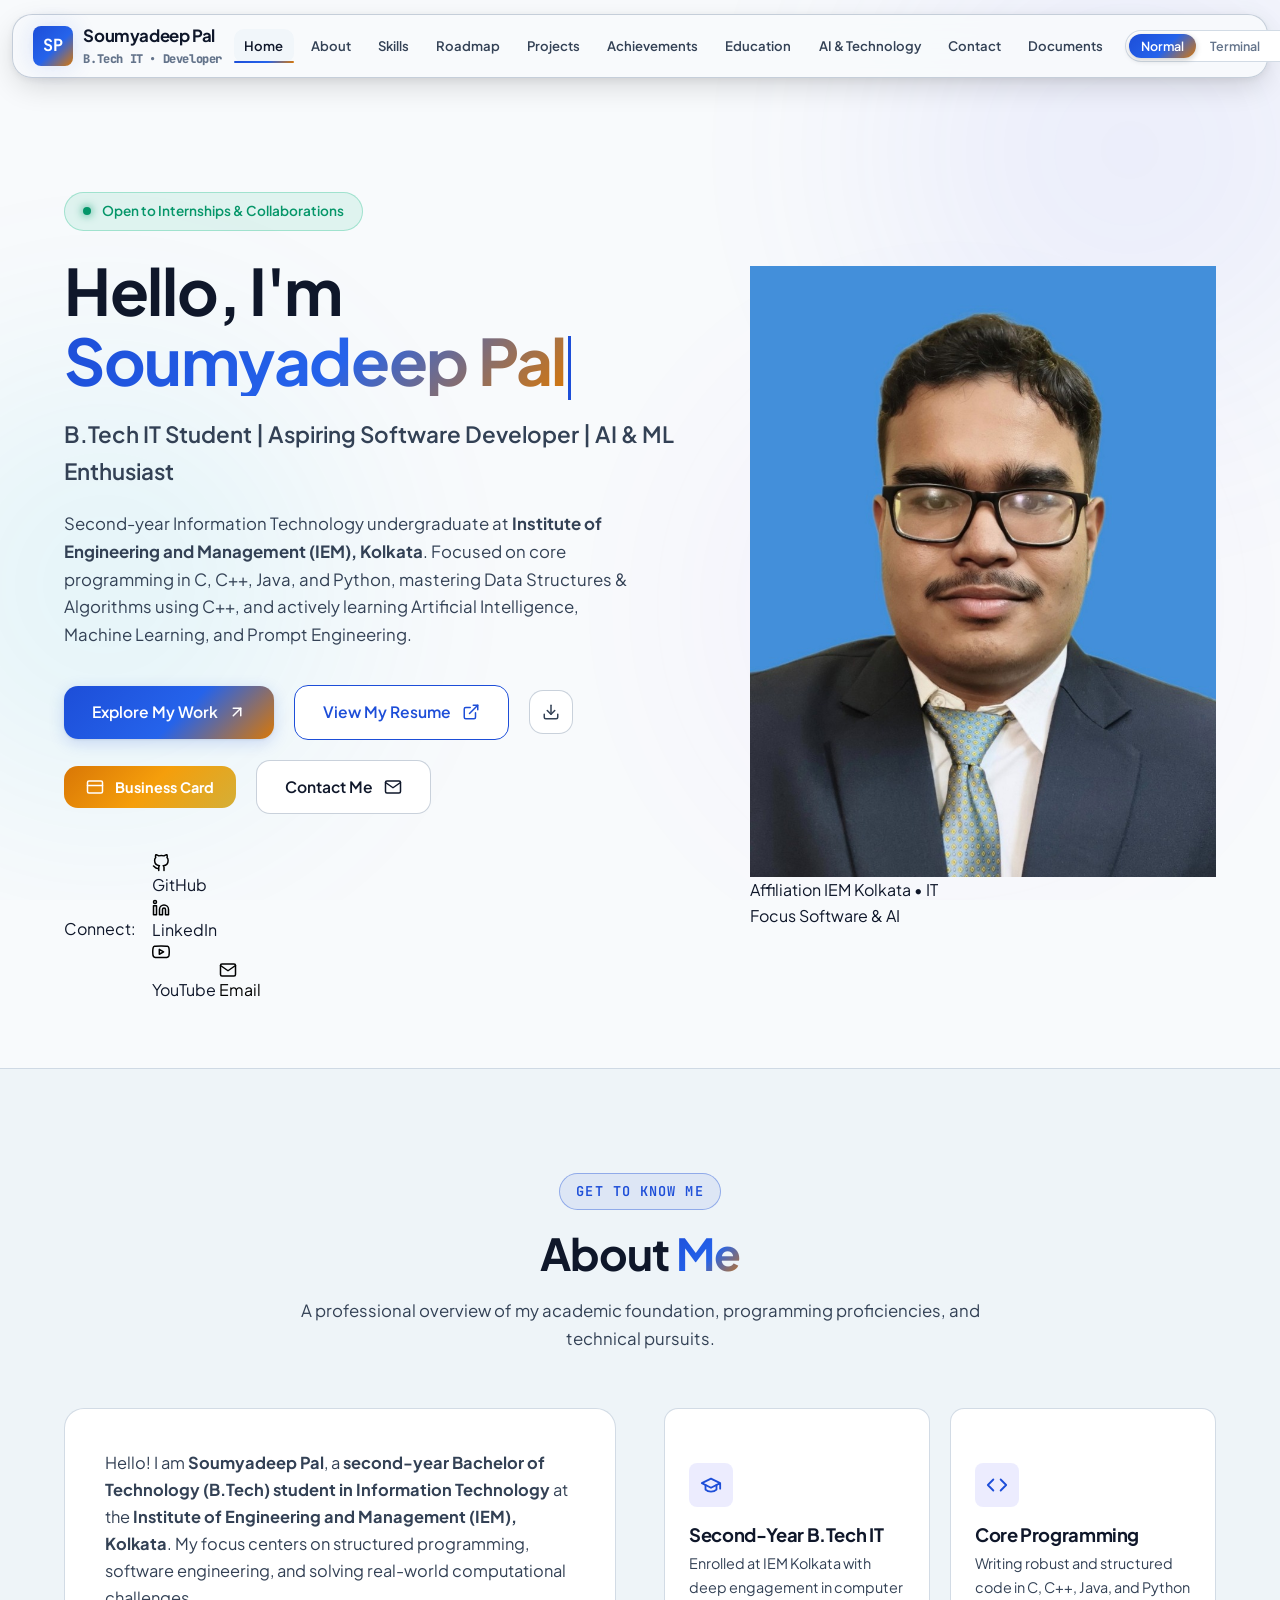
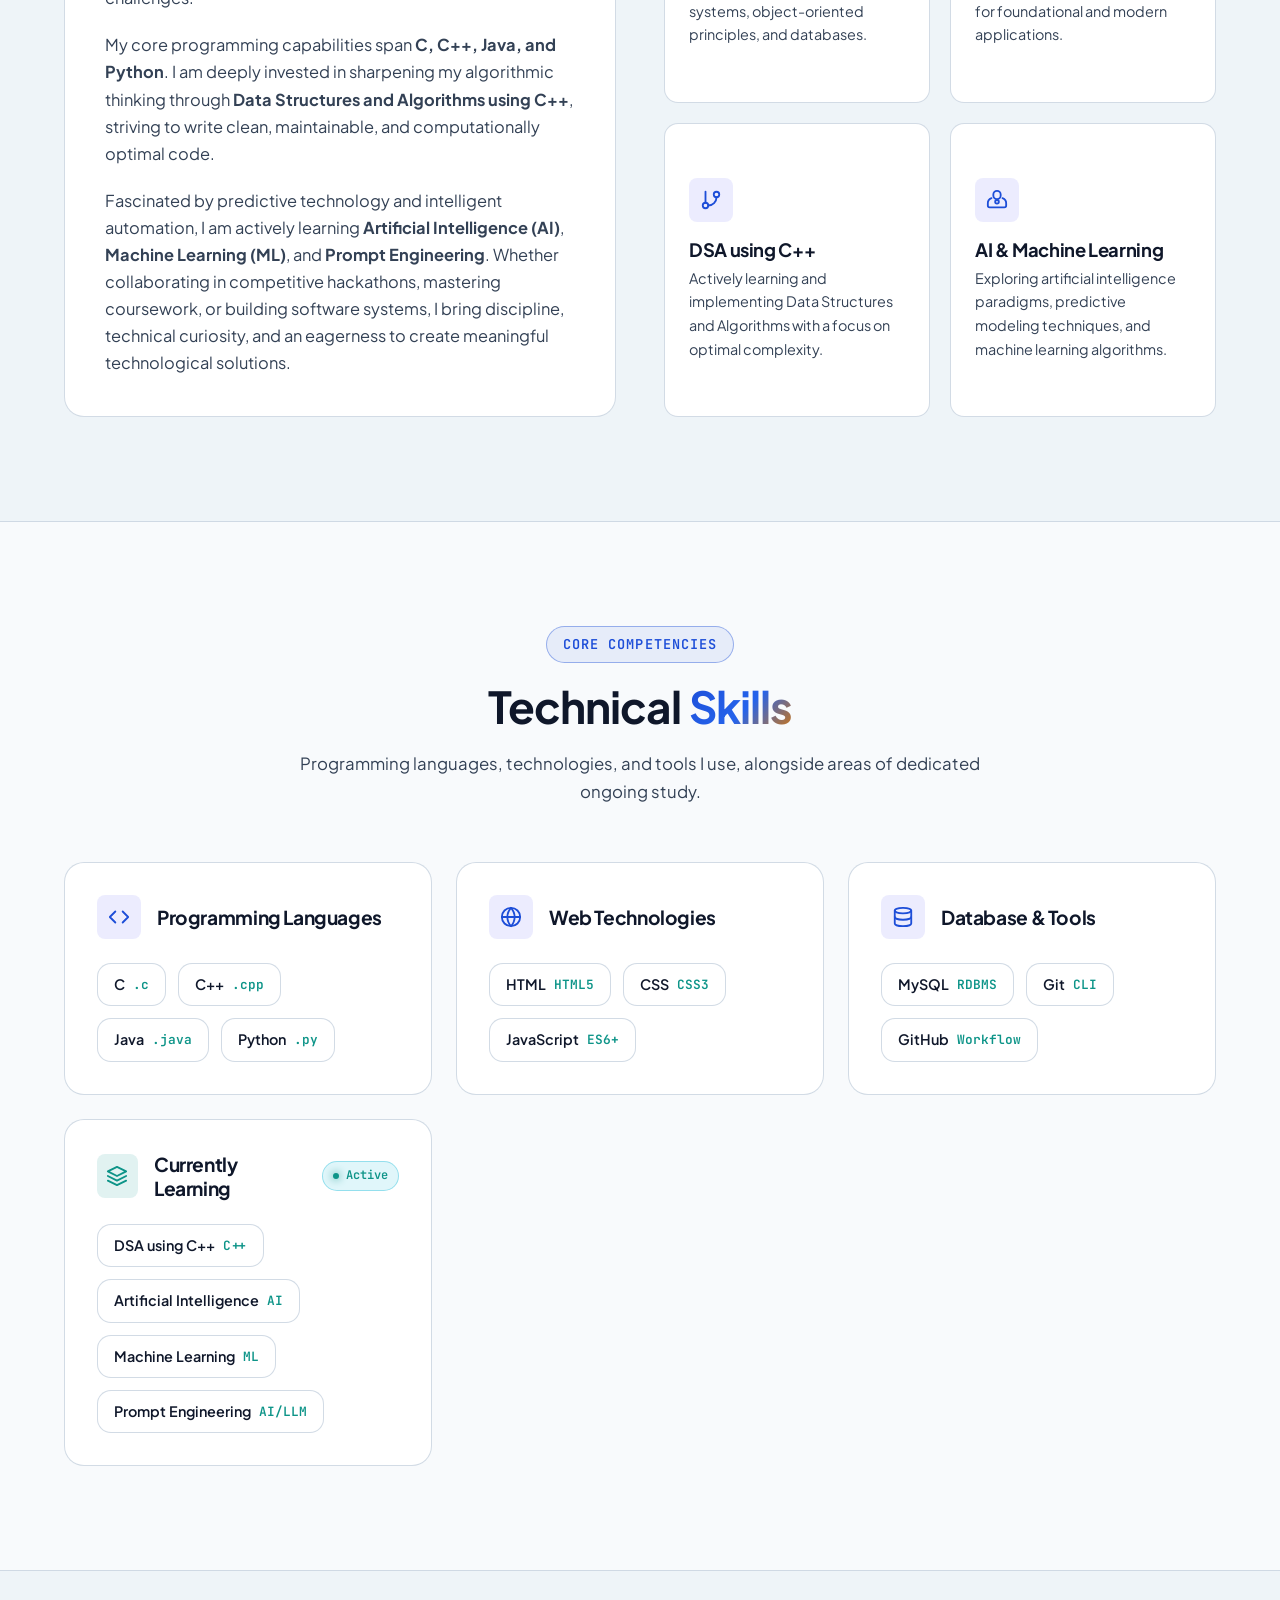
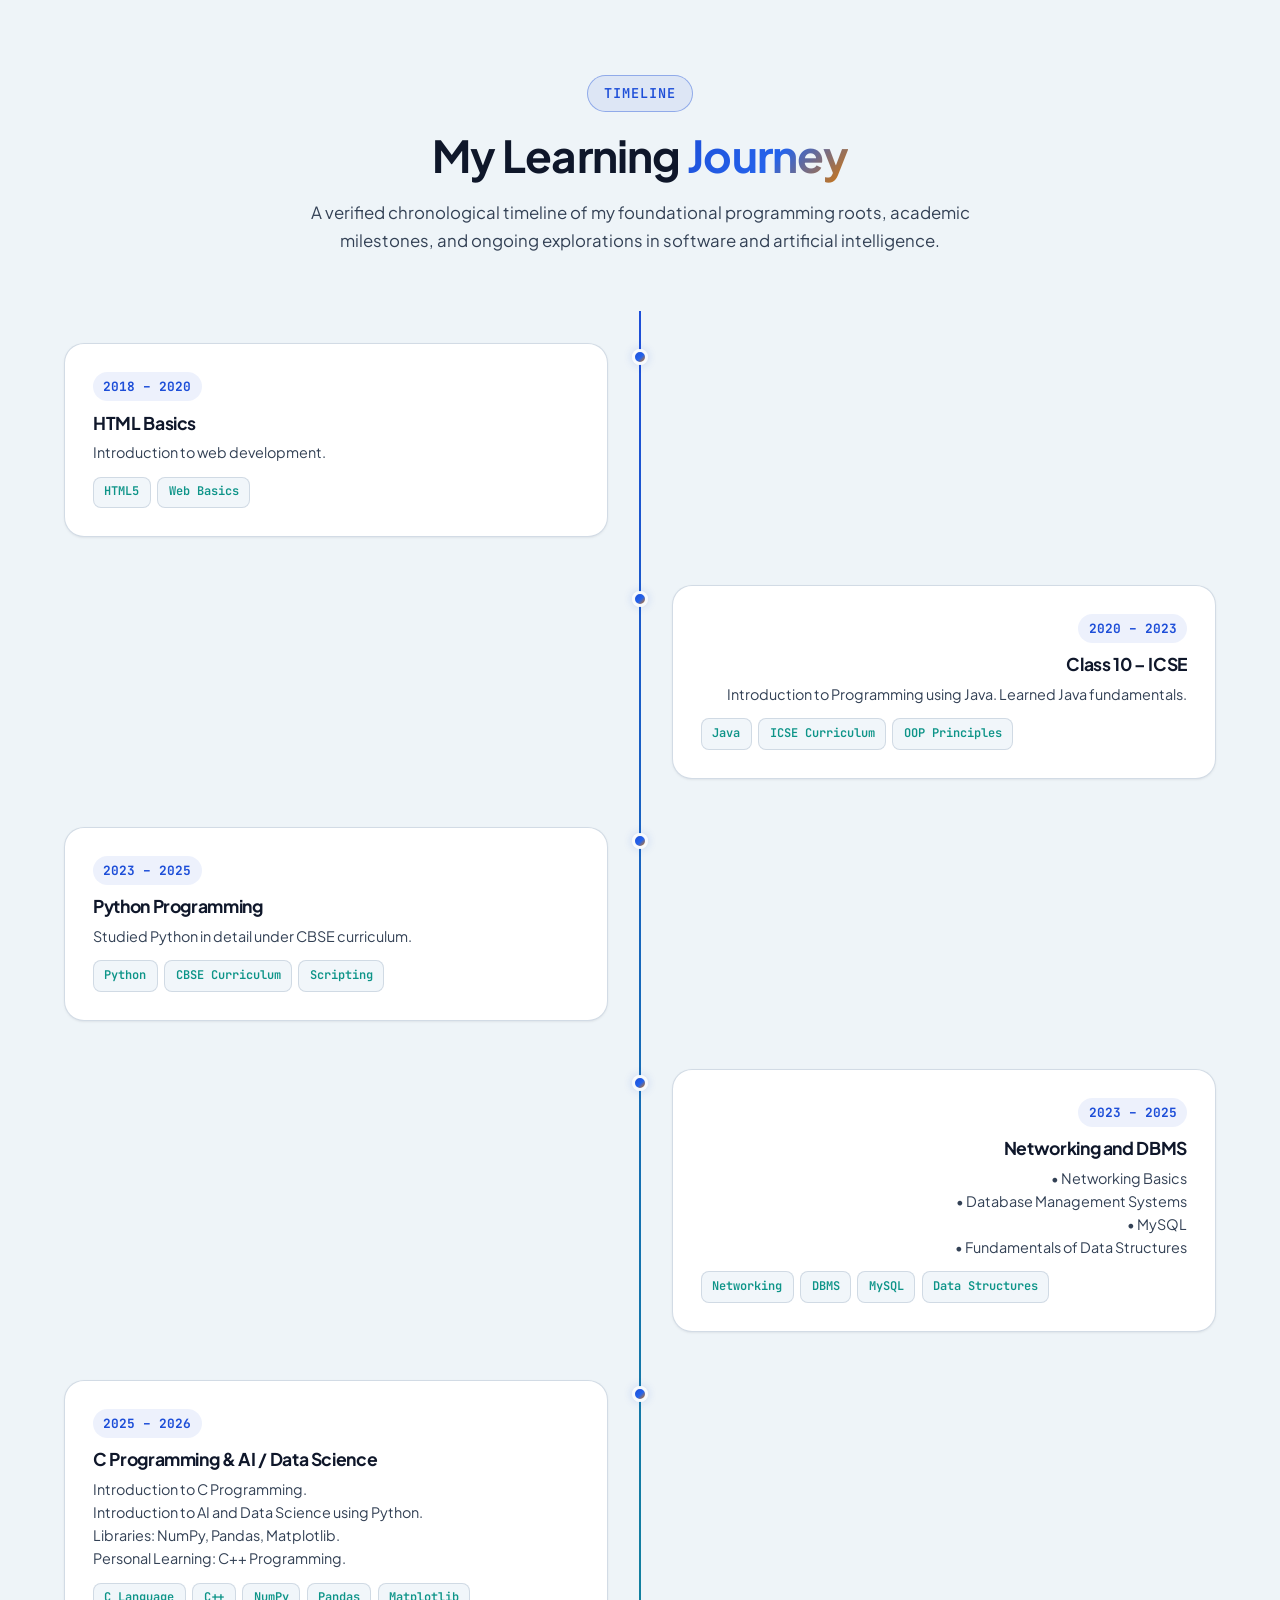
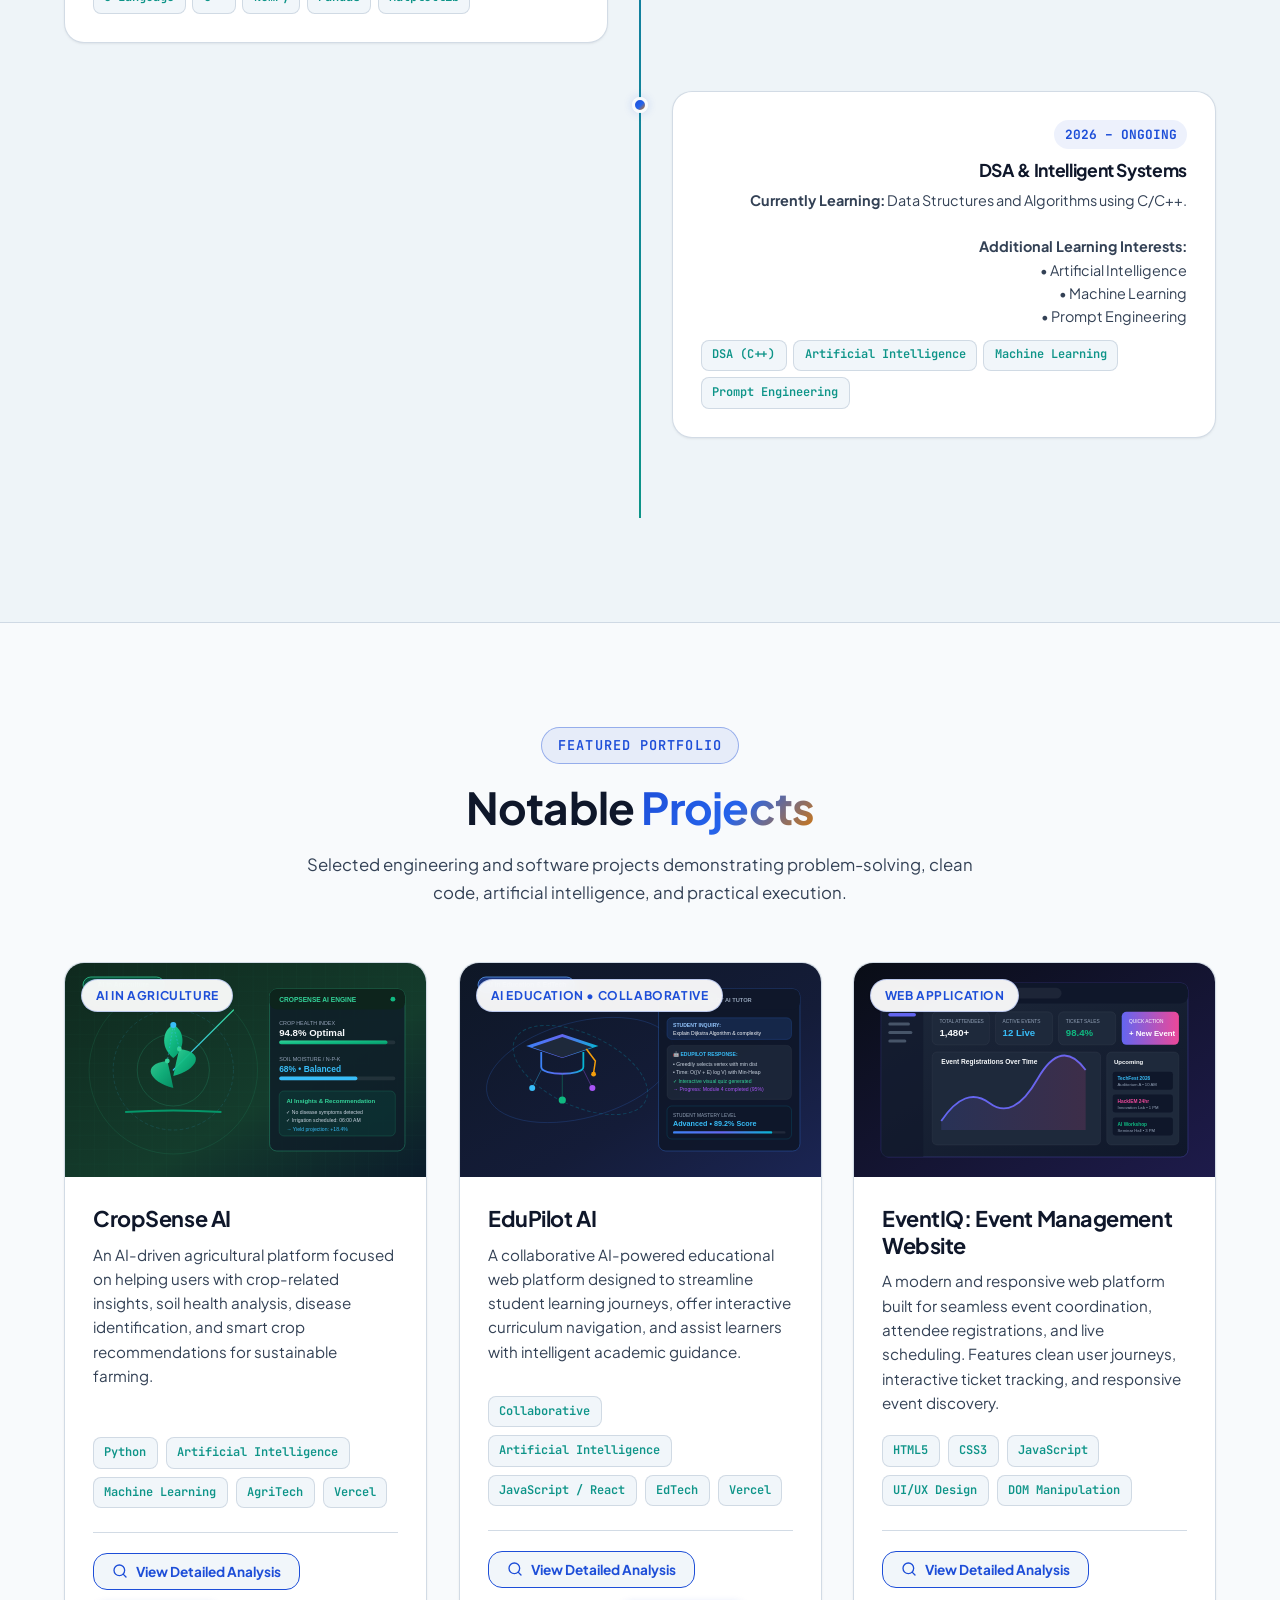
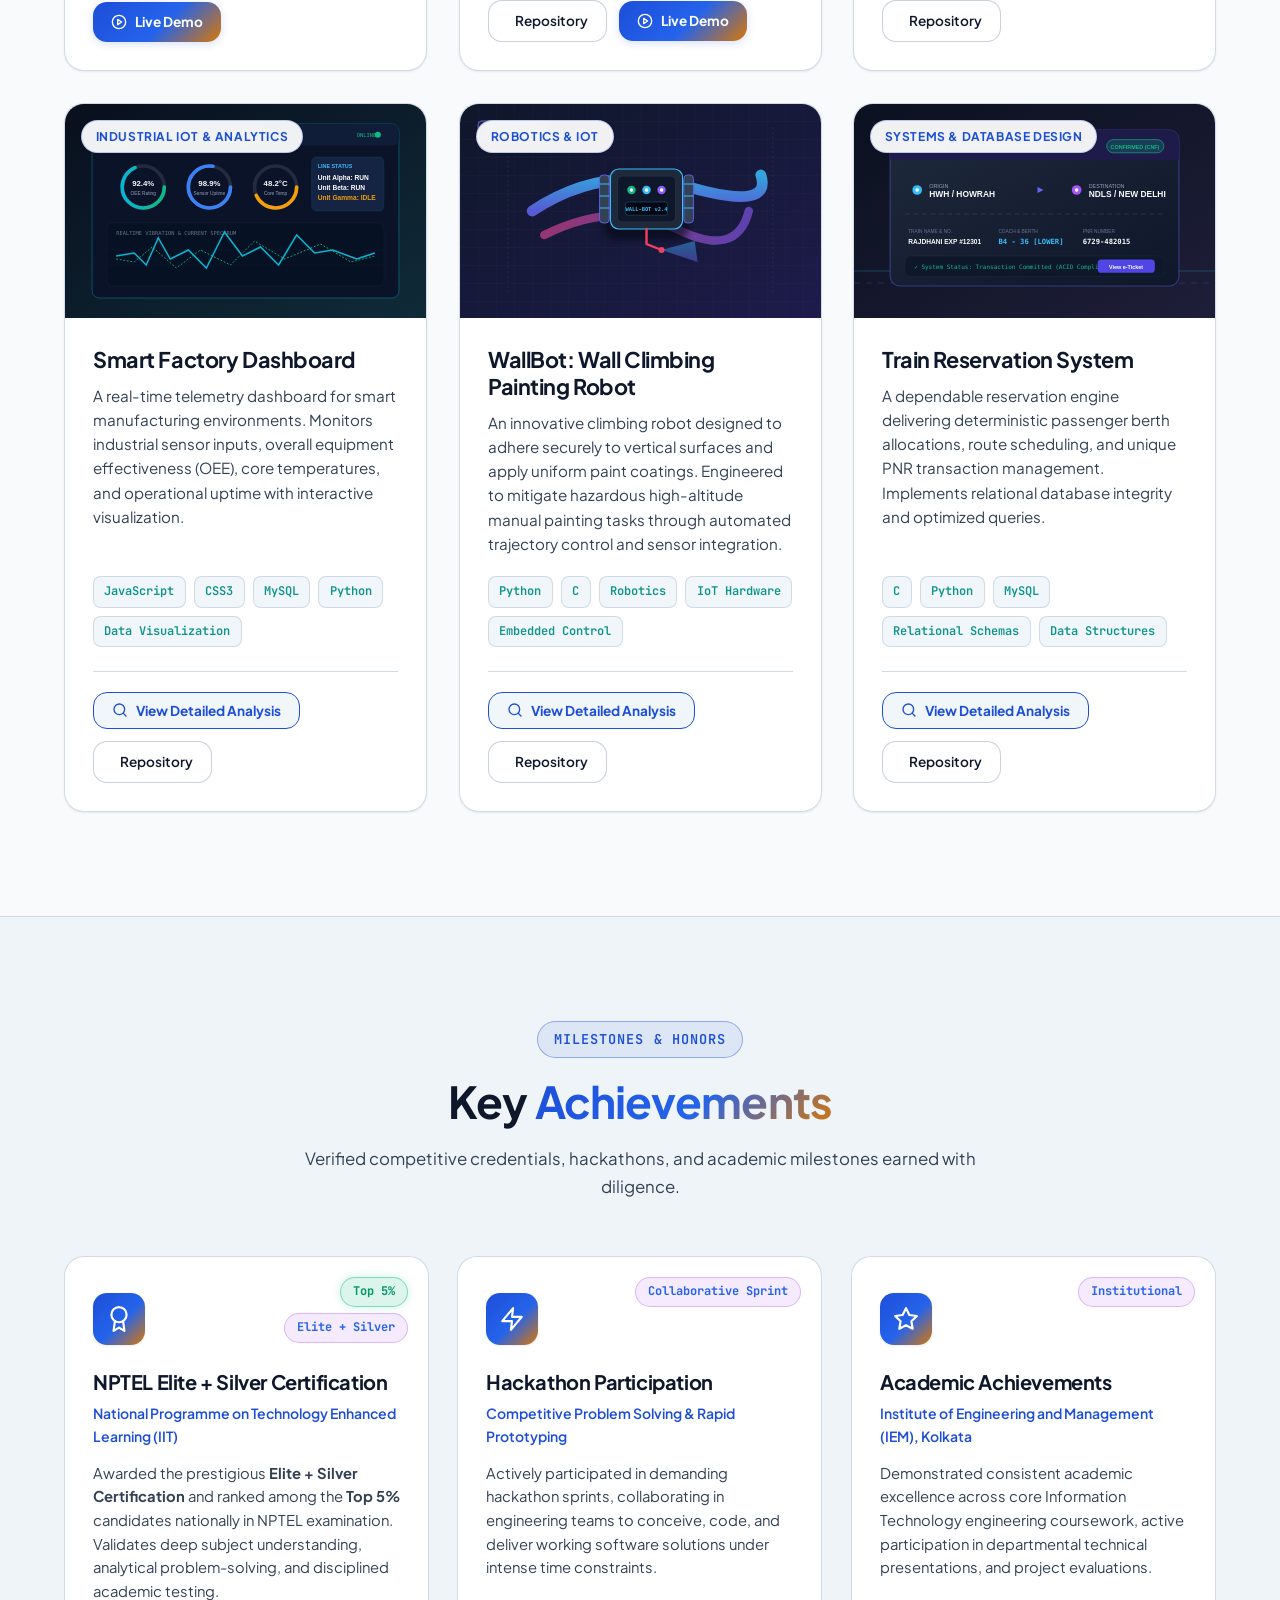
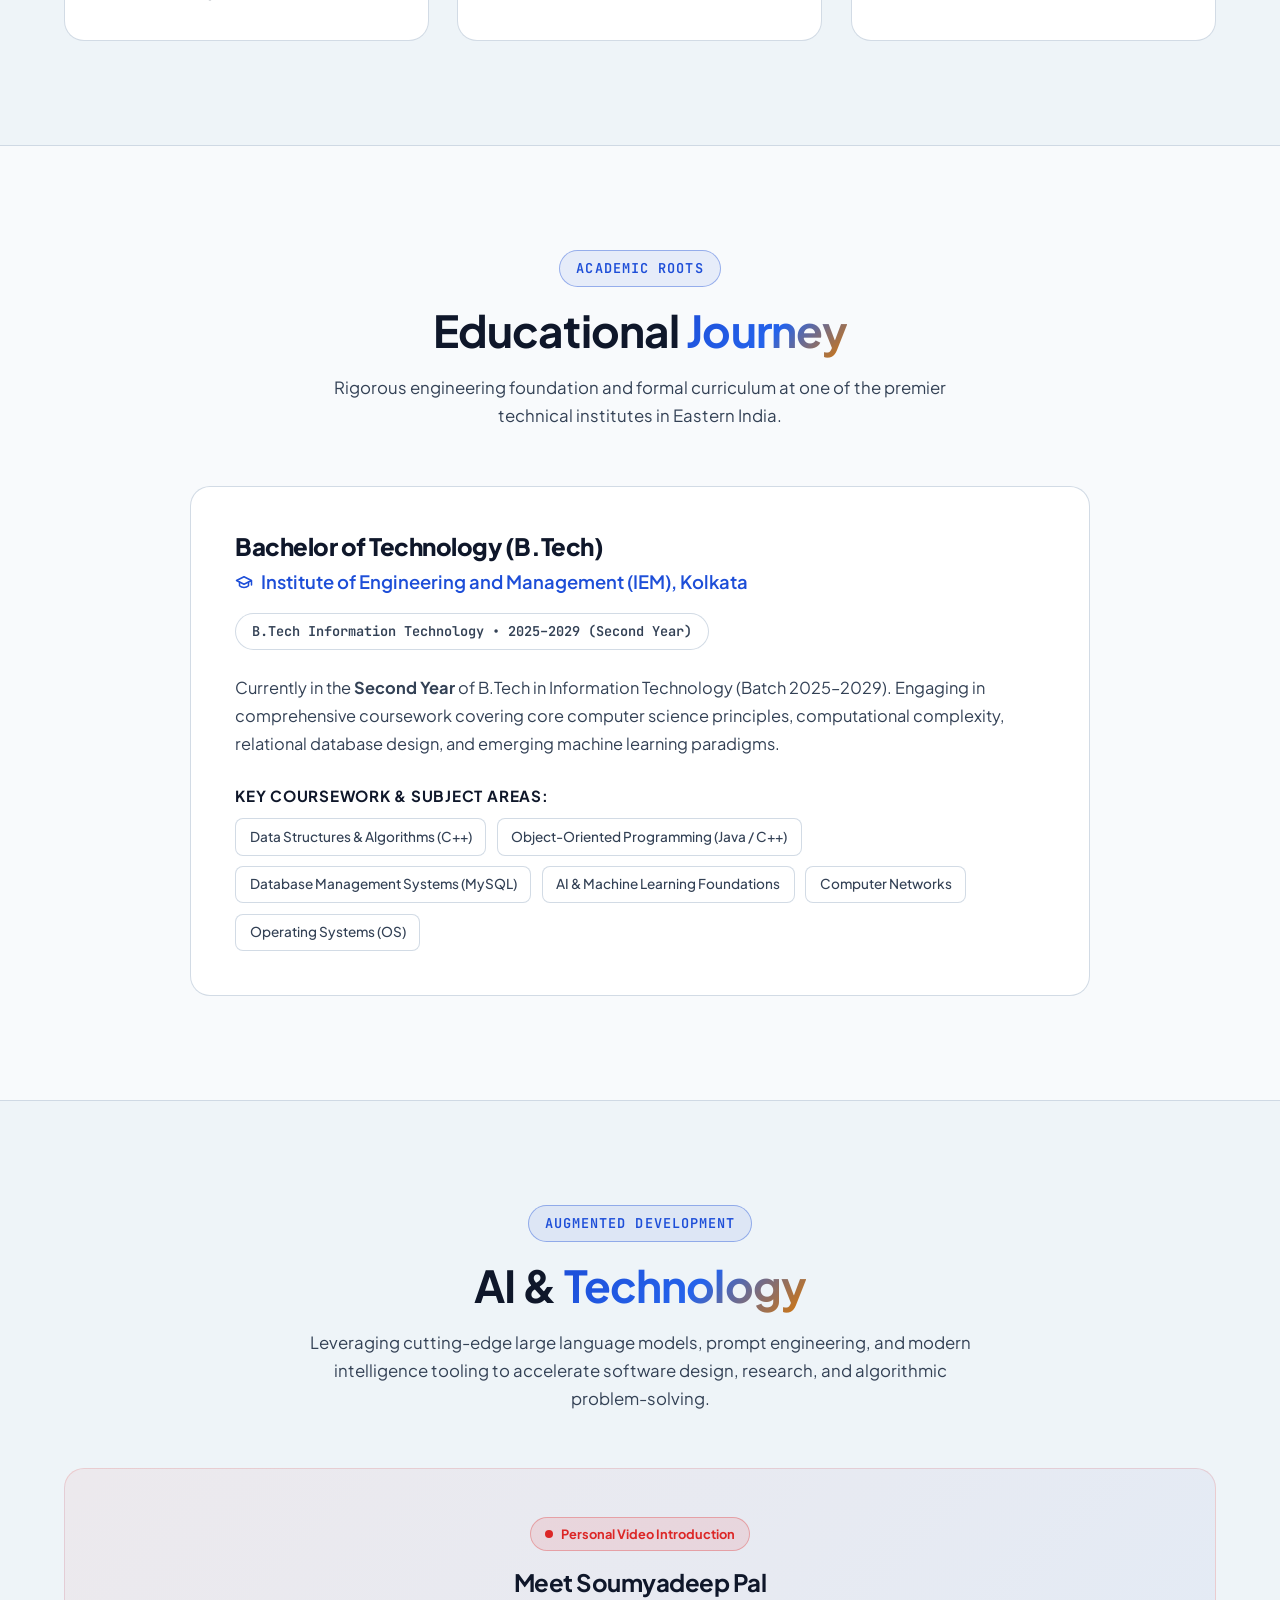
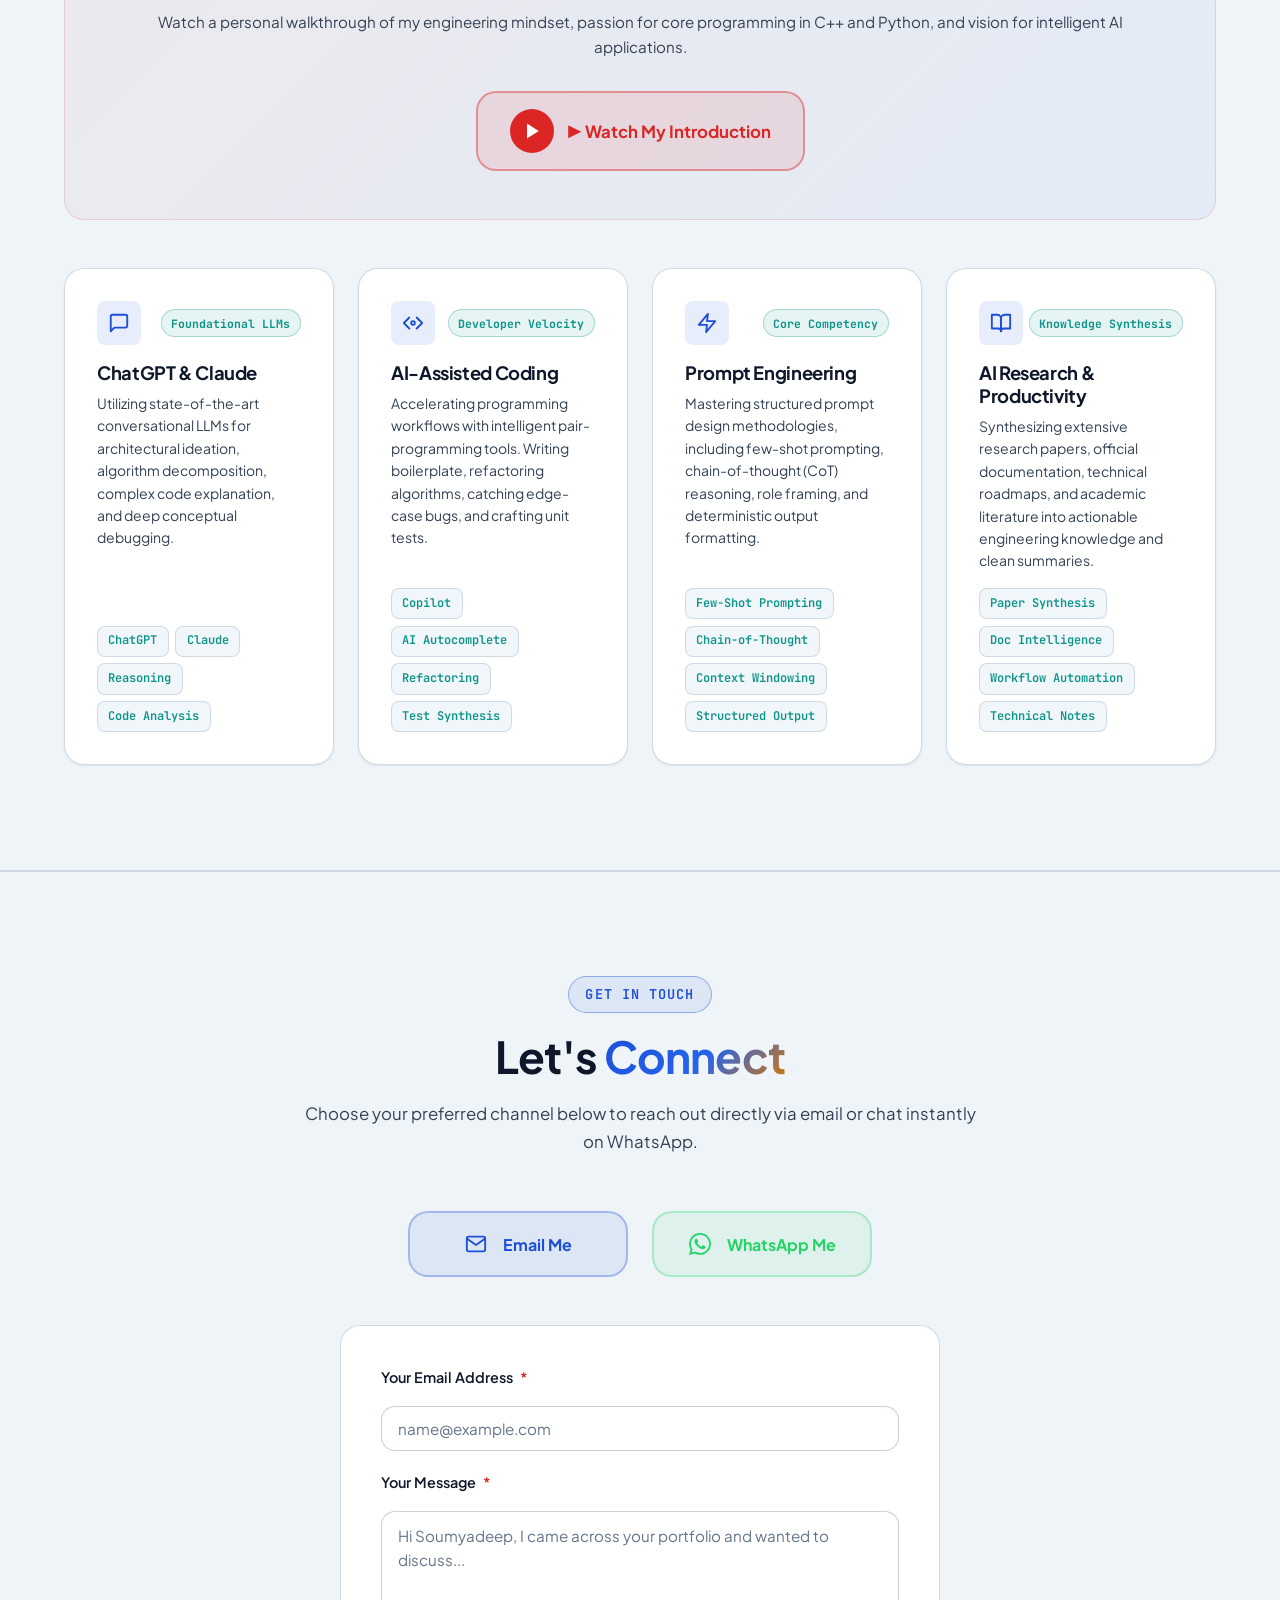
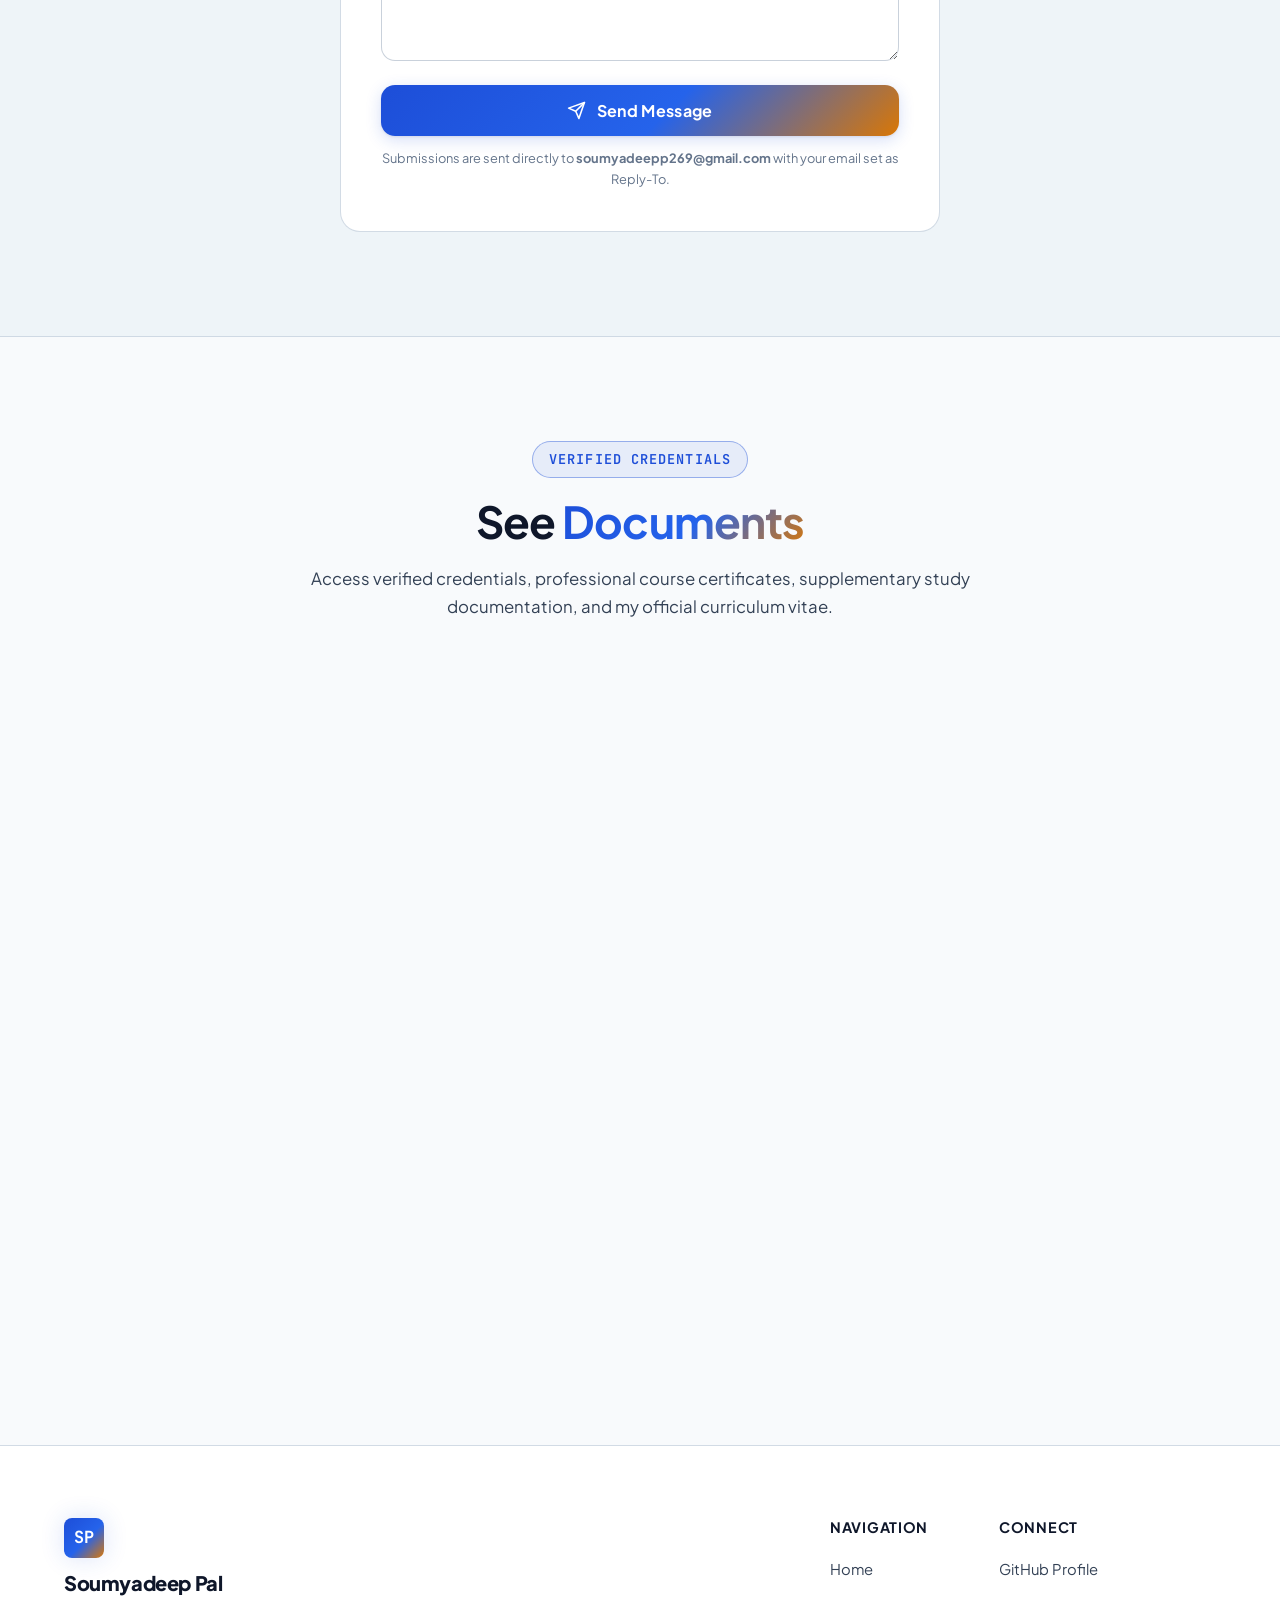
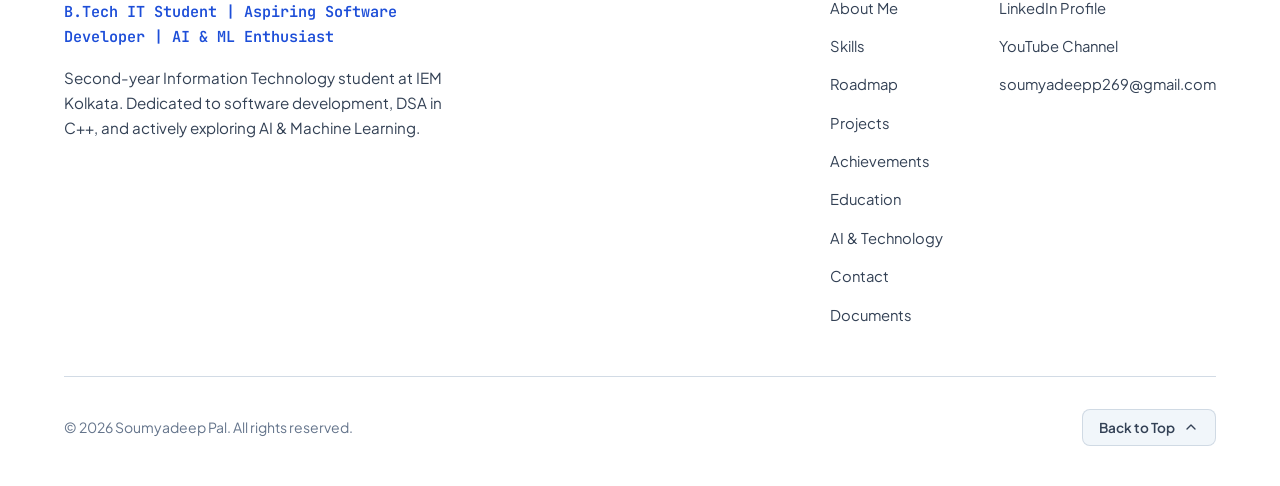
==== commit 86aa08ad: "FIX  portfolio with three modes and new features" ====
--- a/portfolio/index.html
+++ b/portfolio/index.html
@@ -924,12 +924,12 @@
                   </div>
                 </div>
                 <div class="education-period-badge">
-                  Second Year &bull; Information Technology
+                  B.Tech Information Technology &bull; 2025–2029 (Second Year)
                 </div>
               </div>
 
               <p class="education-description">
-                Currently in the <strong>Second Year</strong> of B.Tech in Information Technology. 
+                Currently in the <strong>Second Year</strong> of B.Tech in Information Technology (Batch 2025–2029). 
                 Engaging in comprehensive coursework covering core computer science principles, computational complexity, 
                 relational database design, and emerging machine learning paradigms.
               </p>
@@ -1375,8 +1375,8 @@
             <h1 class="recruiter-name">Soumyadeep Pal</h1>
             <p class="recruiter-title">B.Tech Information Technology Student</p>
             <p class="recruiter-subtitle">Aspiring Software Developer | AI &amp; ML Enthusiast</p>
-            <p style="font-size:0.95rem;color:#475569;margin-top:0.4rem;">
-              Institute of Engineering and Management (IEM), Kolkata &bull; 2nd Year (Batch 2027)
+            <p class="recruiter-batch-info" style="font-size:0.95rem;color:var(--text-secondary);margin-top:0.4rem;">
+              Institute of Engineering and Management (IEM), Kolkata &bull; Second Year (Batch 2025–2029)
             </p>
             <div class="recruiter-actions">
               <a href="assets/documents/resume.pdf" target="_blank" rel="noopener noreferrer" class="rec-btn-primary">
@@ -1583,7 +1583,7 @@
                 <h3 style="font-size:1.2rem;font-weight:800;color:#0f172a;">Bachelor of Technology (B.Tech) — Information Technology</h3>
                 <p style="color:#1d4ed8;font-weight:600;">Institute of Engineering and Management (IEM), Kolkata</p>
               </div>
-              <span class="achievement-badge-pill" style="margin:0;">2023 – 2027 (Expected)</span>
+              <span class="achievement-badge-pill" style="margin:0;">2025 – 2029 (Second Year)</span>
             </div>
             <p style="font-size:0.92rem;color:#475569;line-height:1.65;">
               Second-year undergraduate. Core subjects include Data Structures &amp; Algorithms, Object-Oriented Programming, Database Management Systems (MySQL), Computer Organization &amp; Architecture, and Operating Systems.
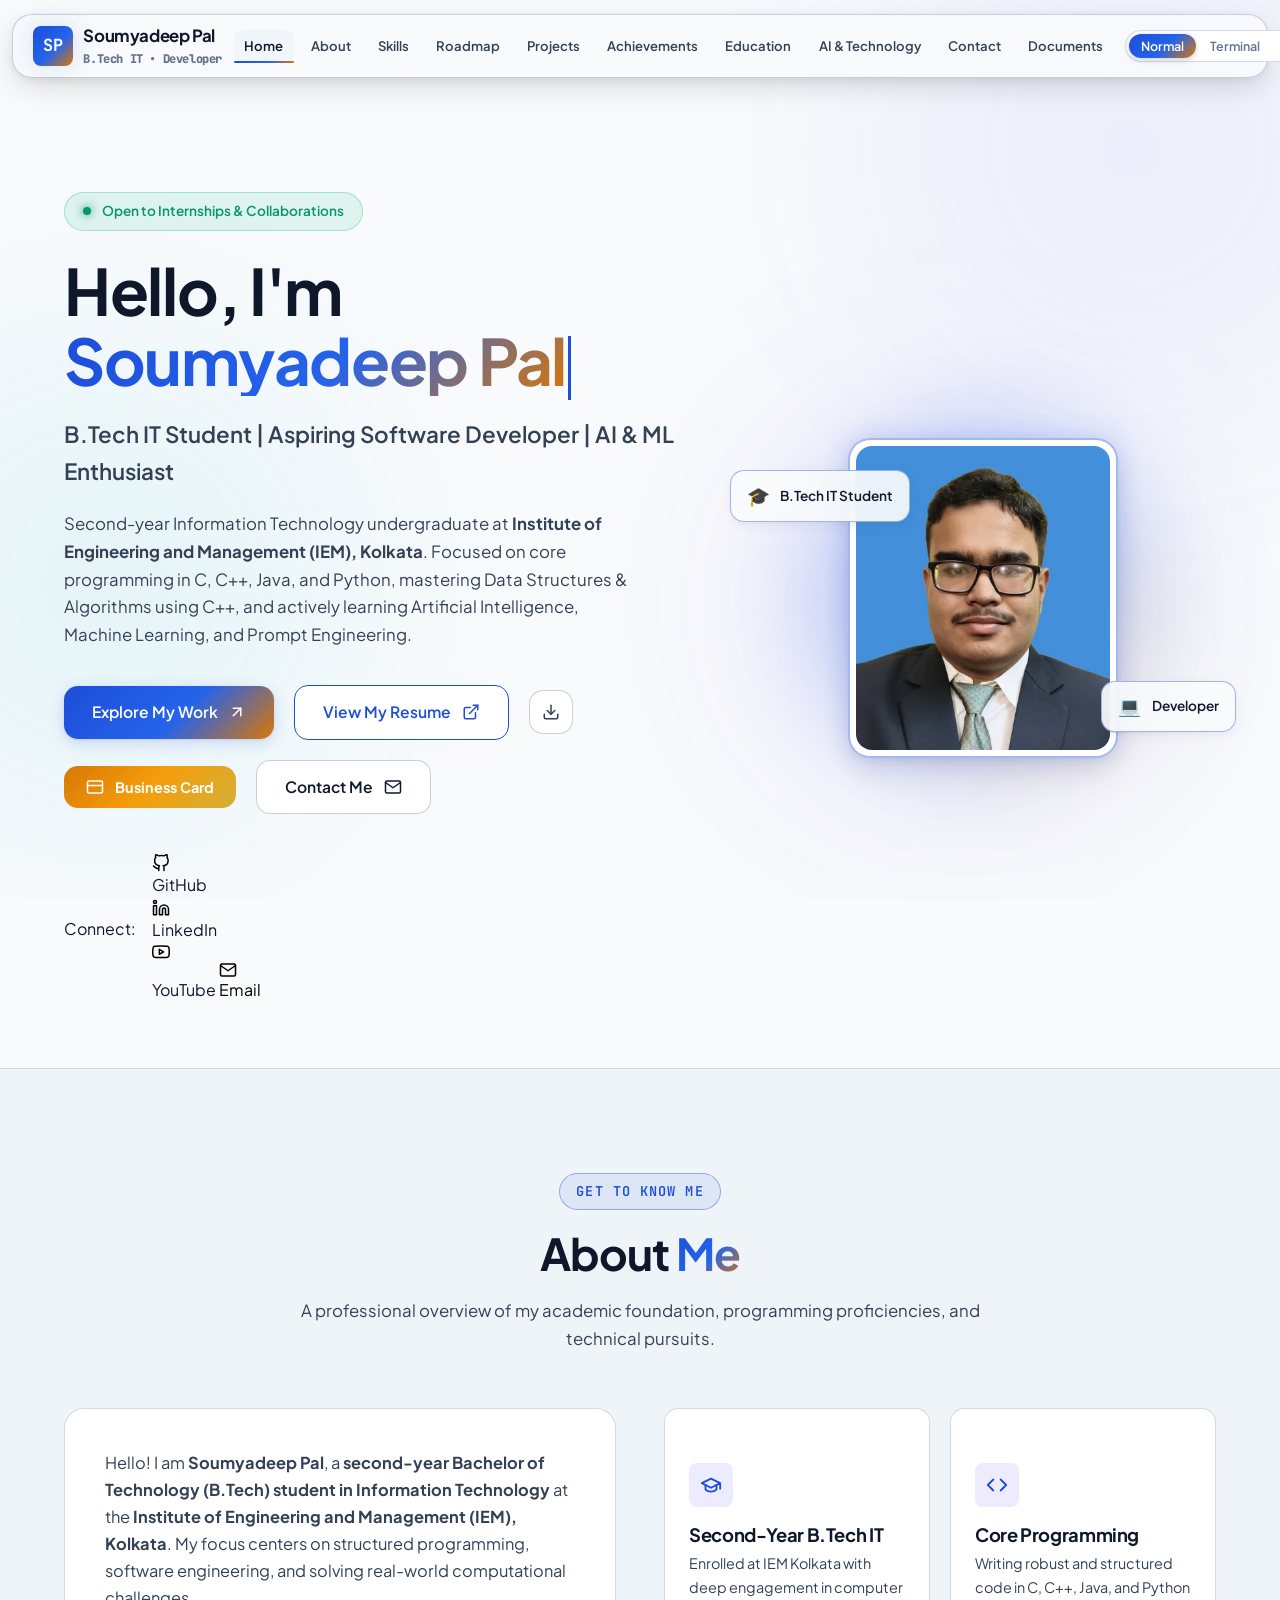
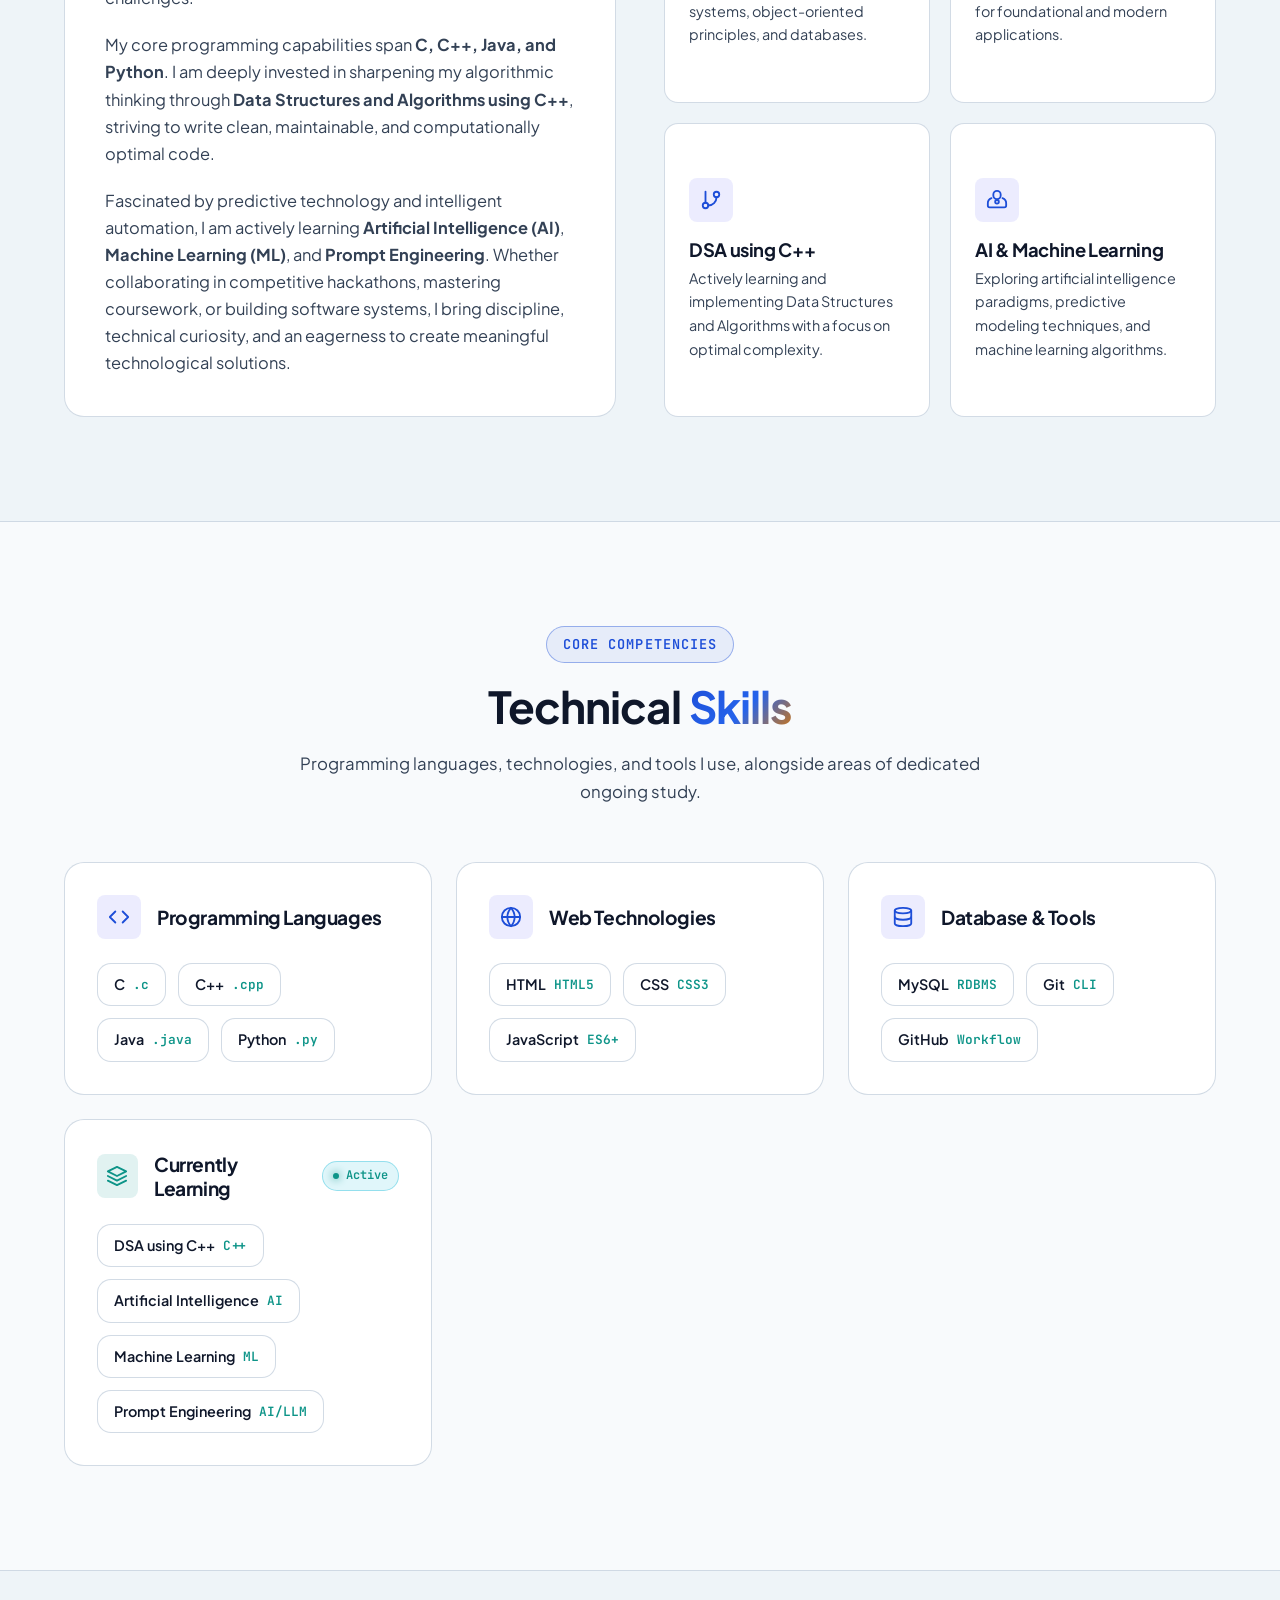
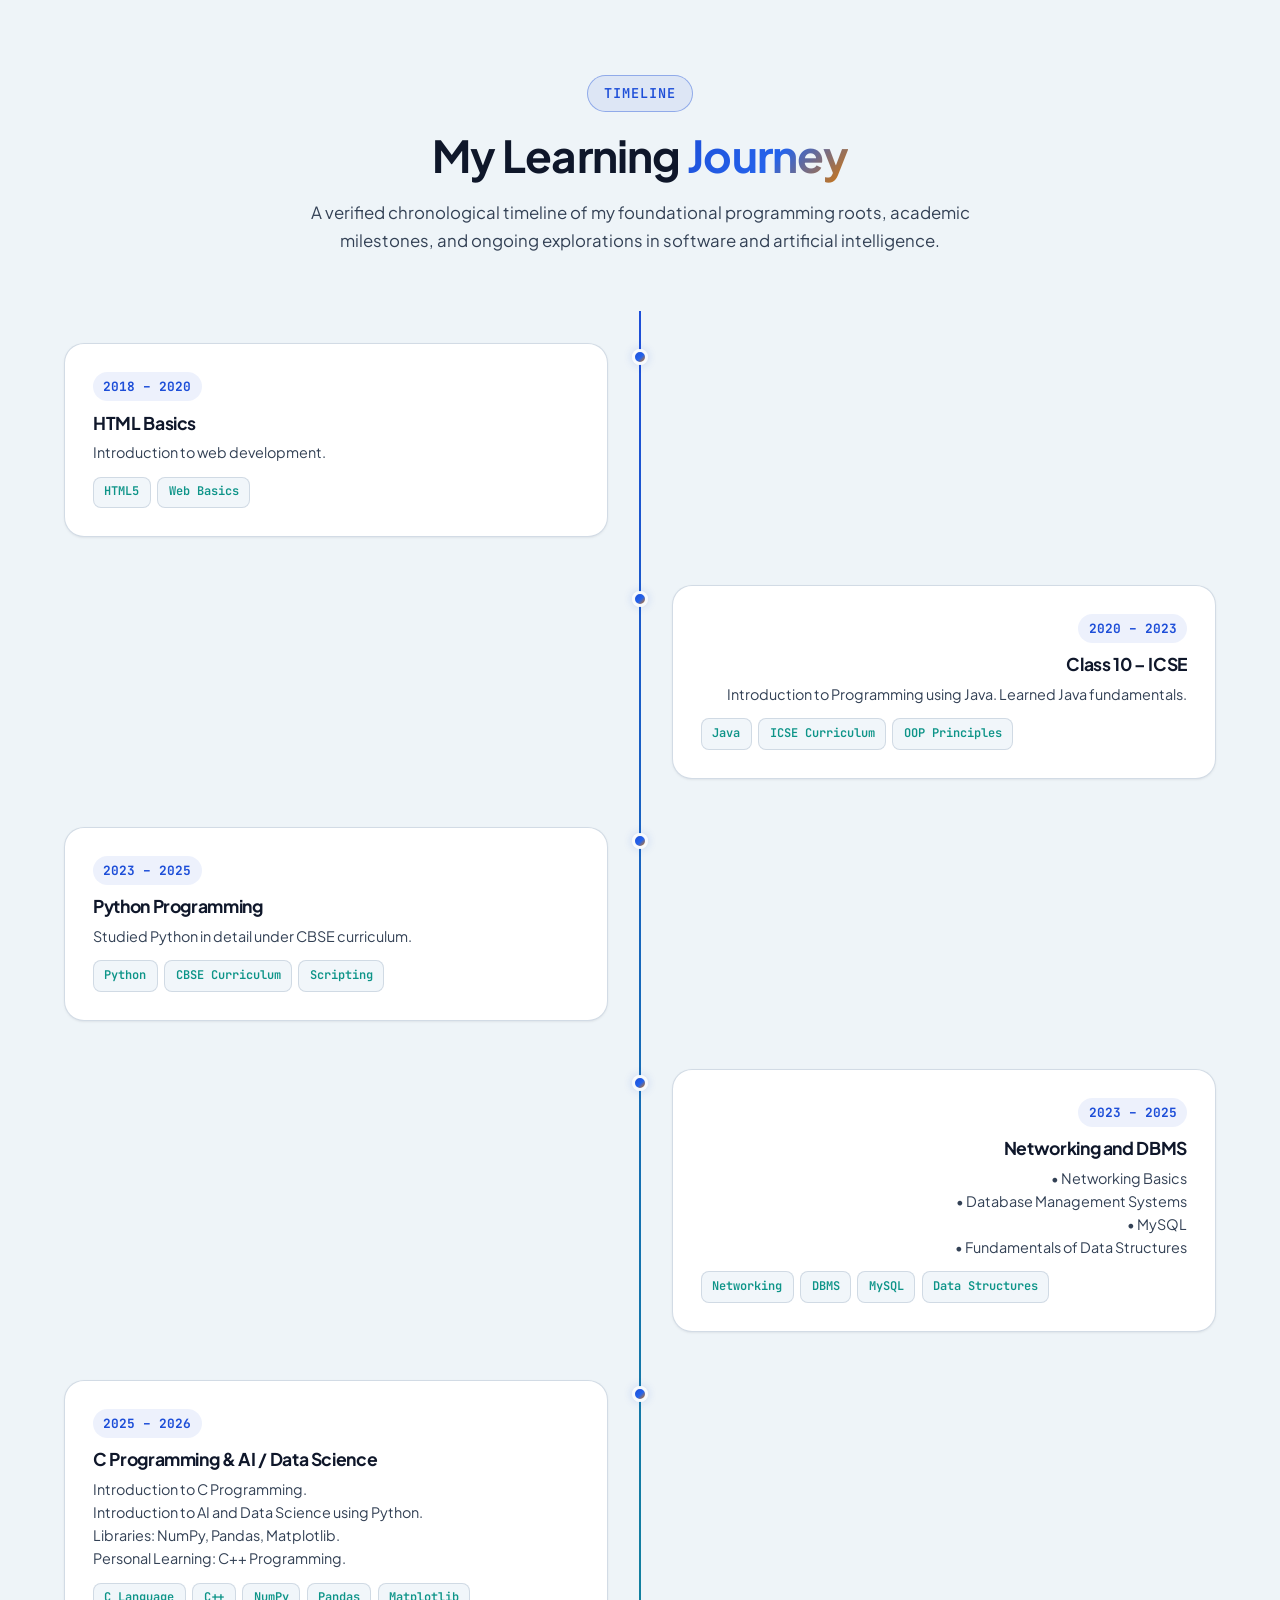
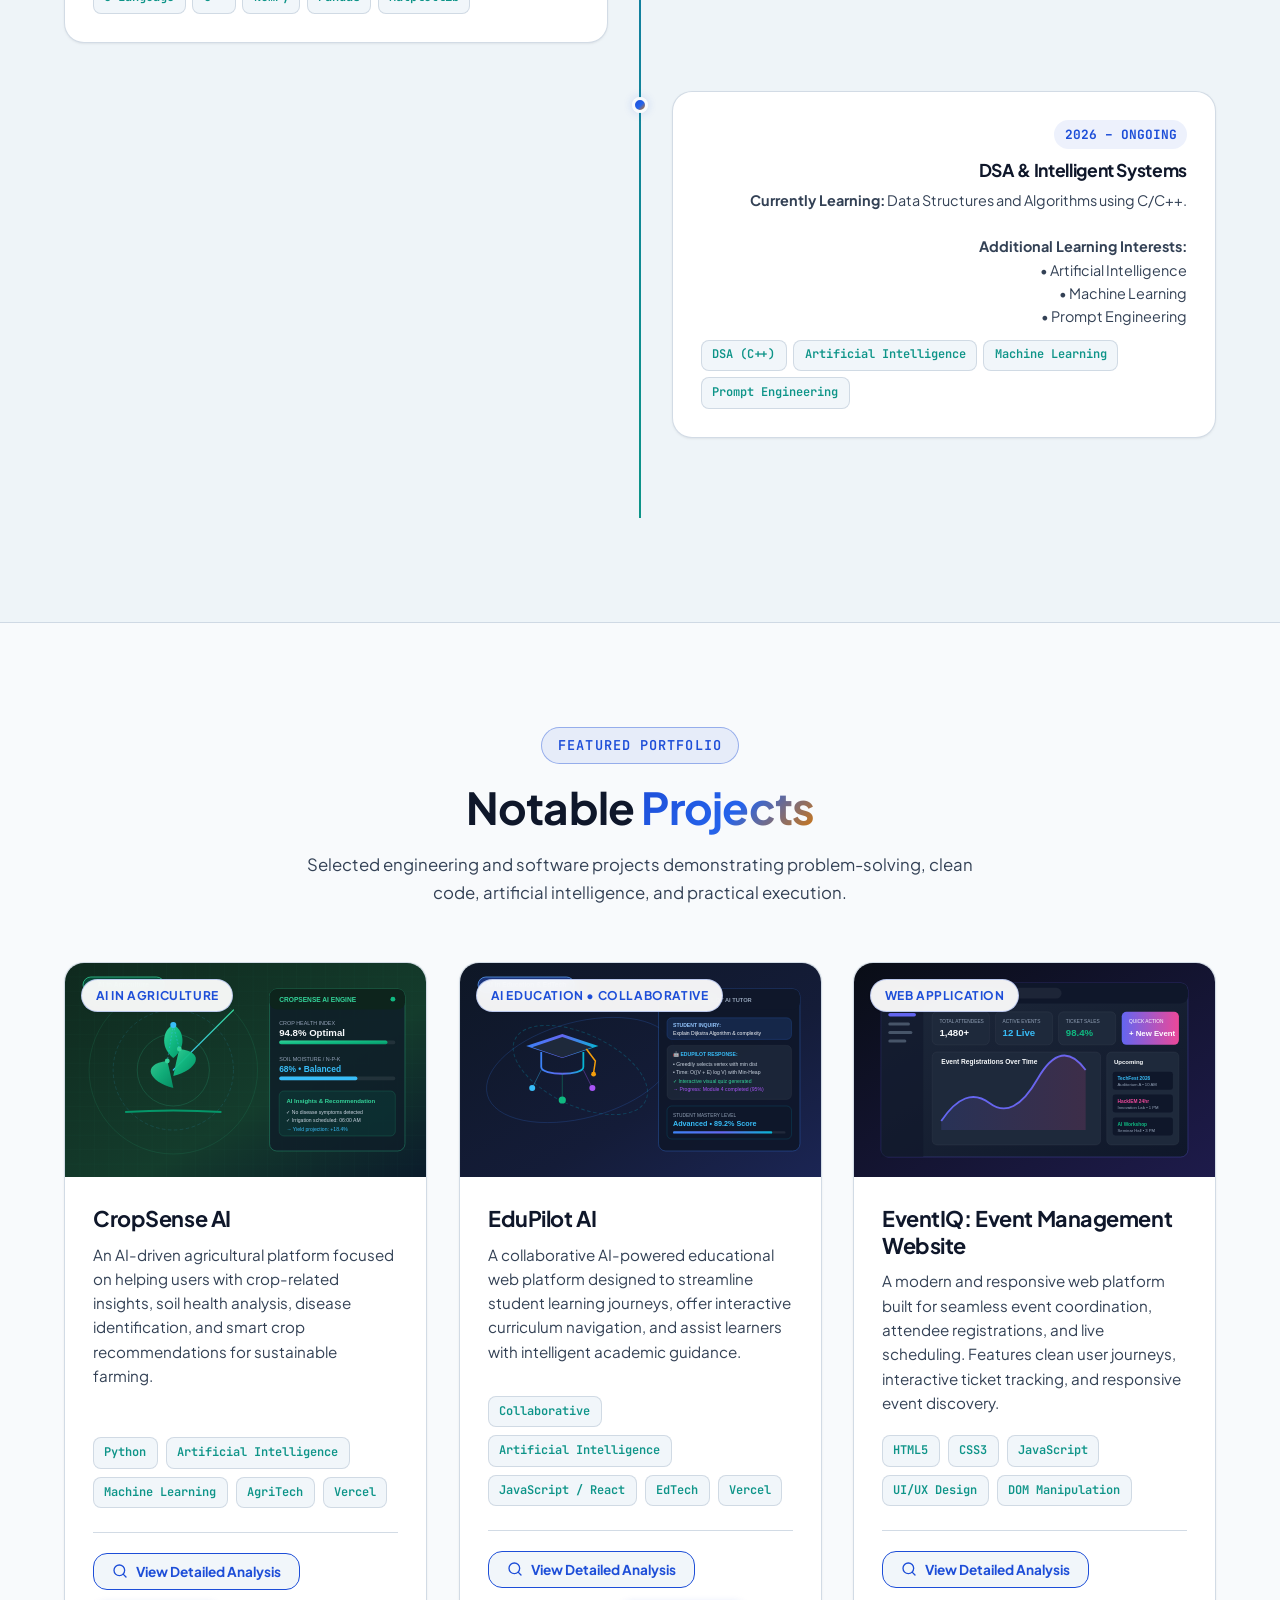
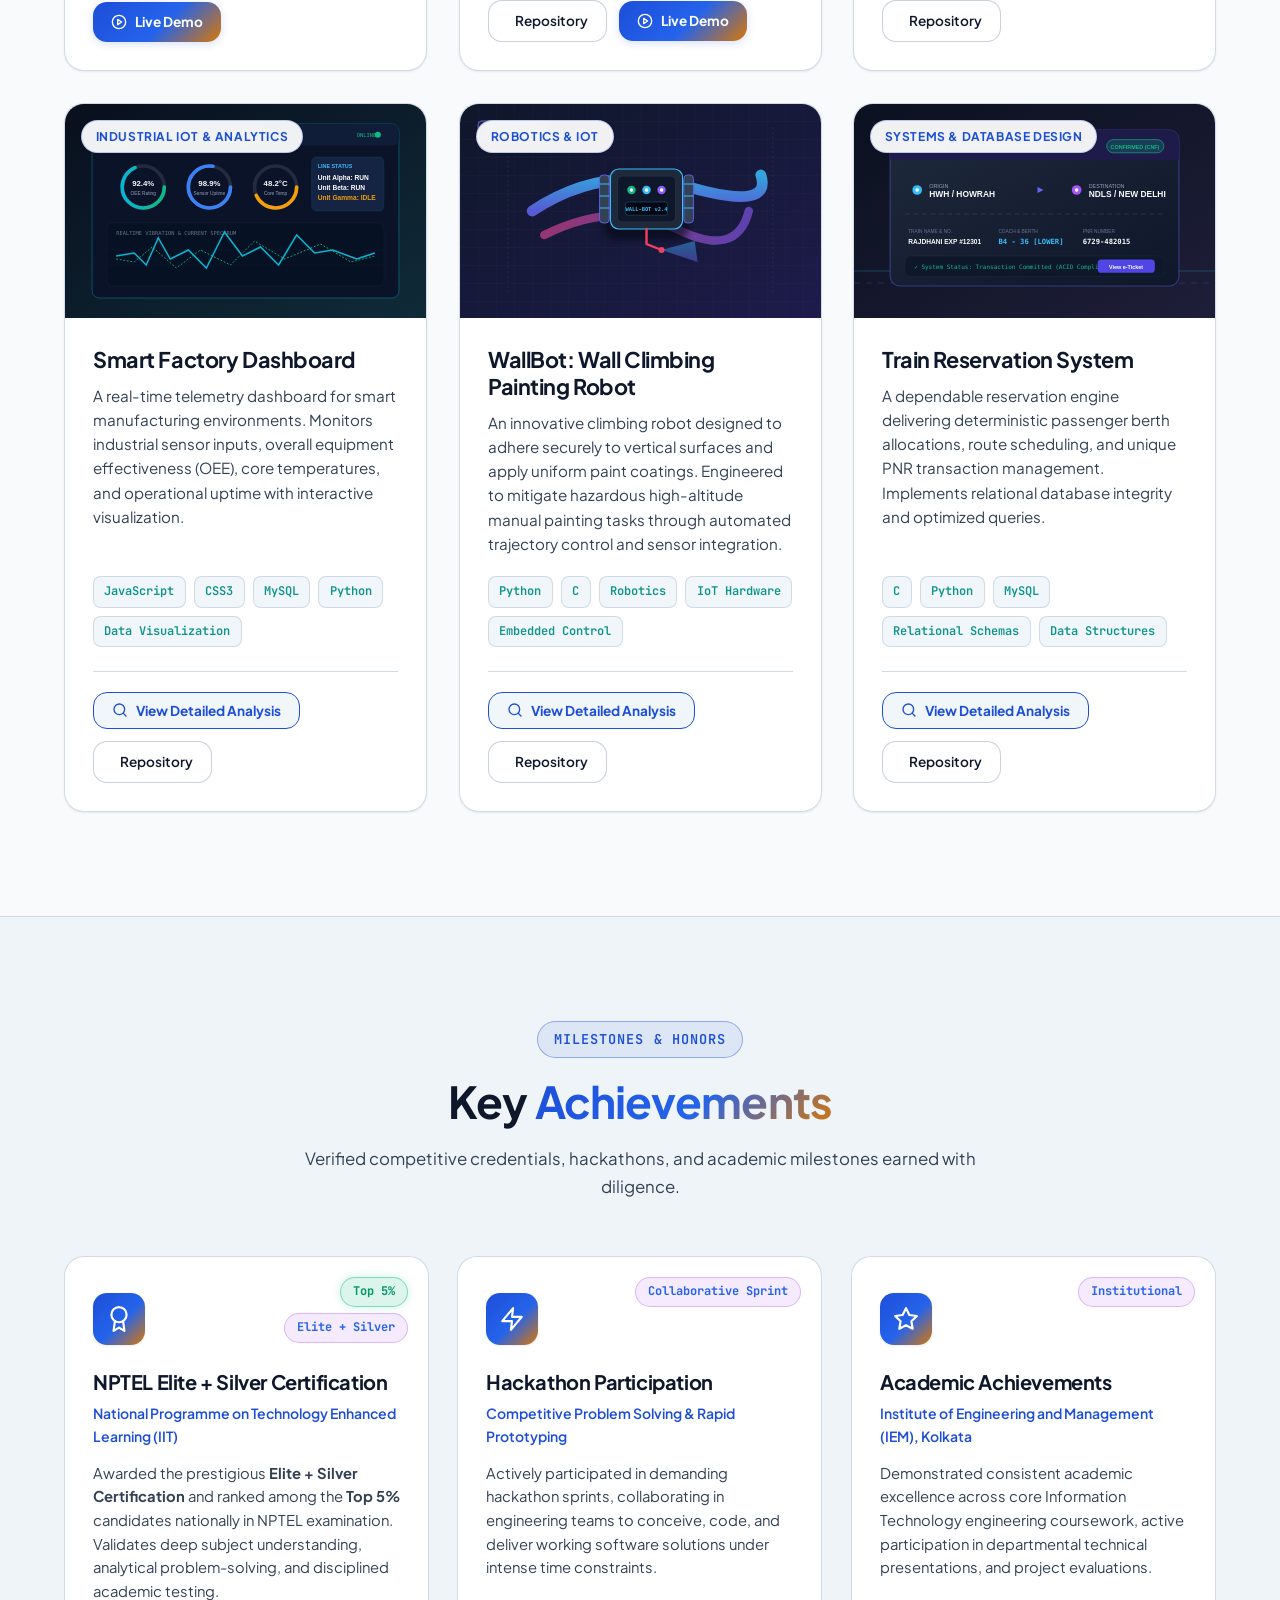
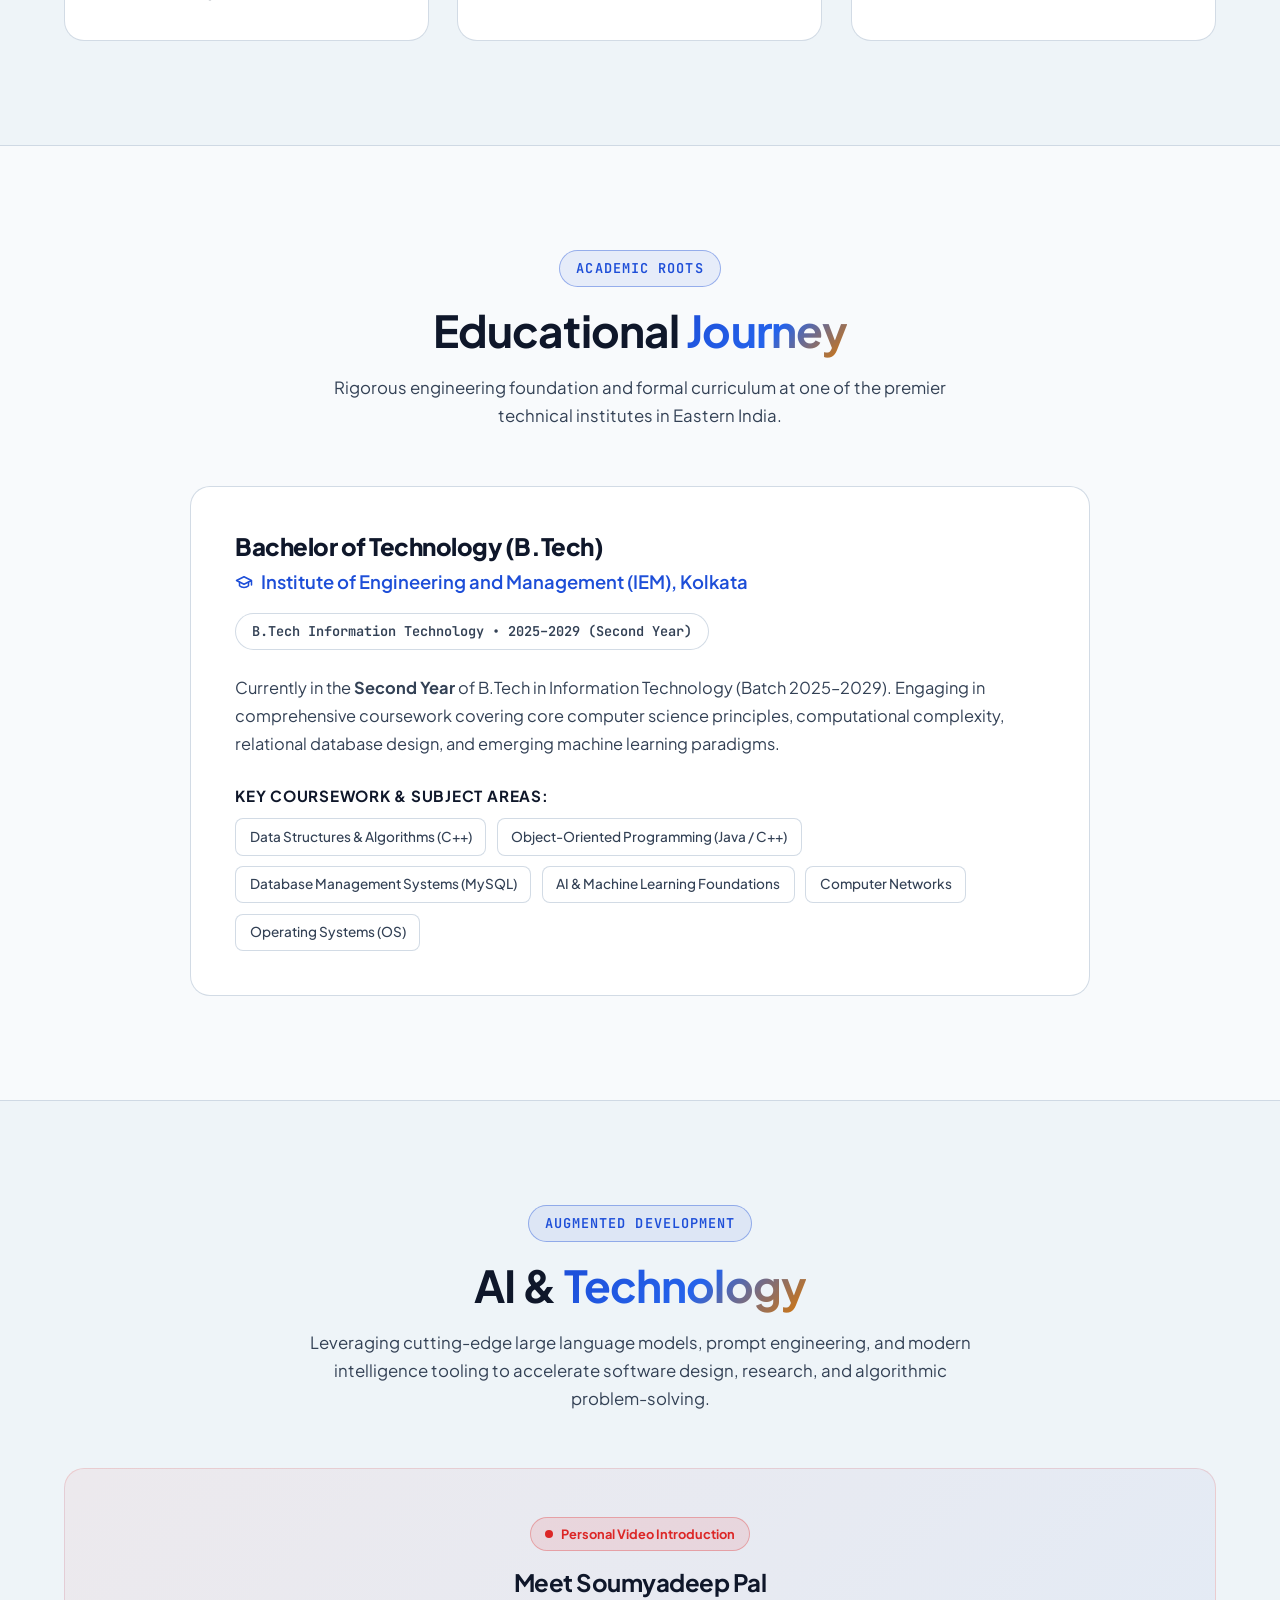
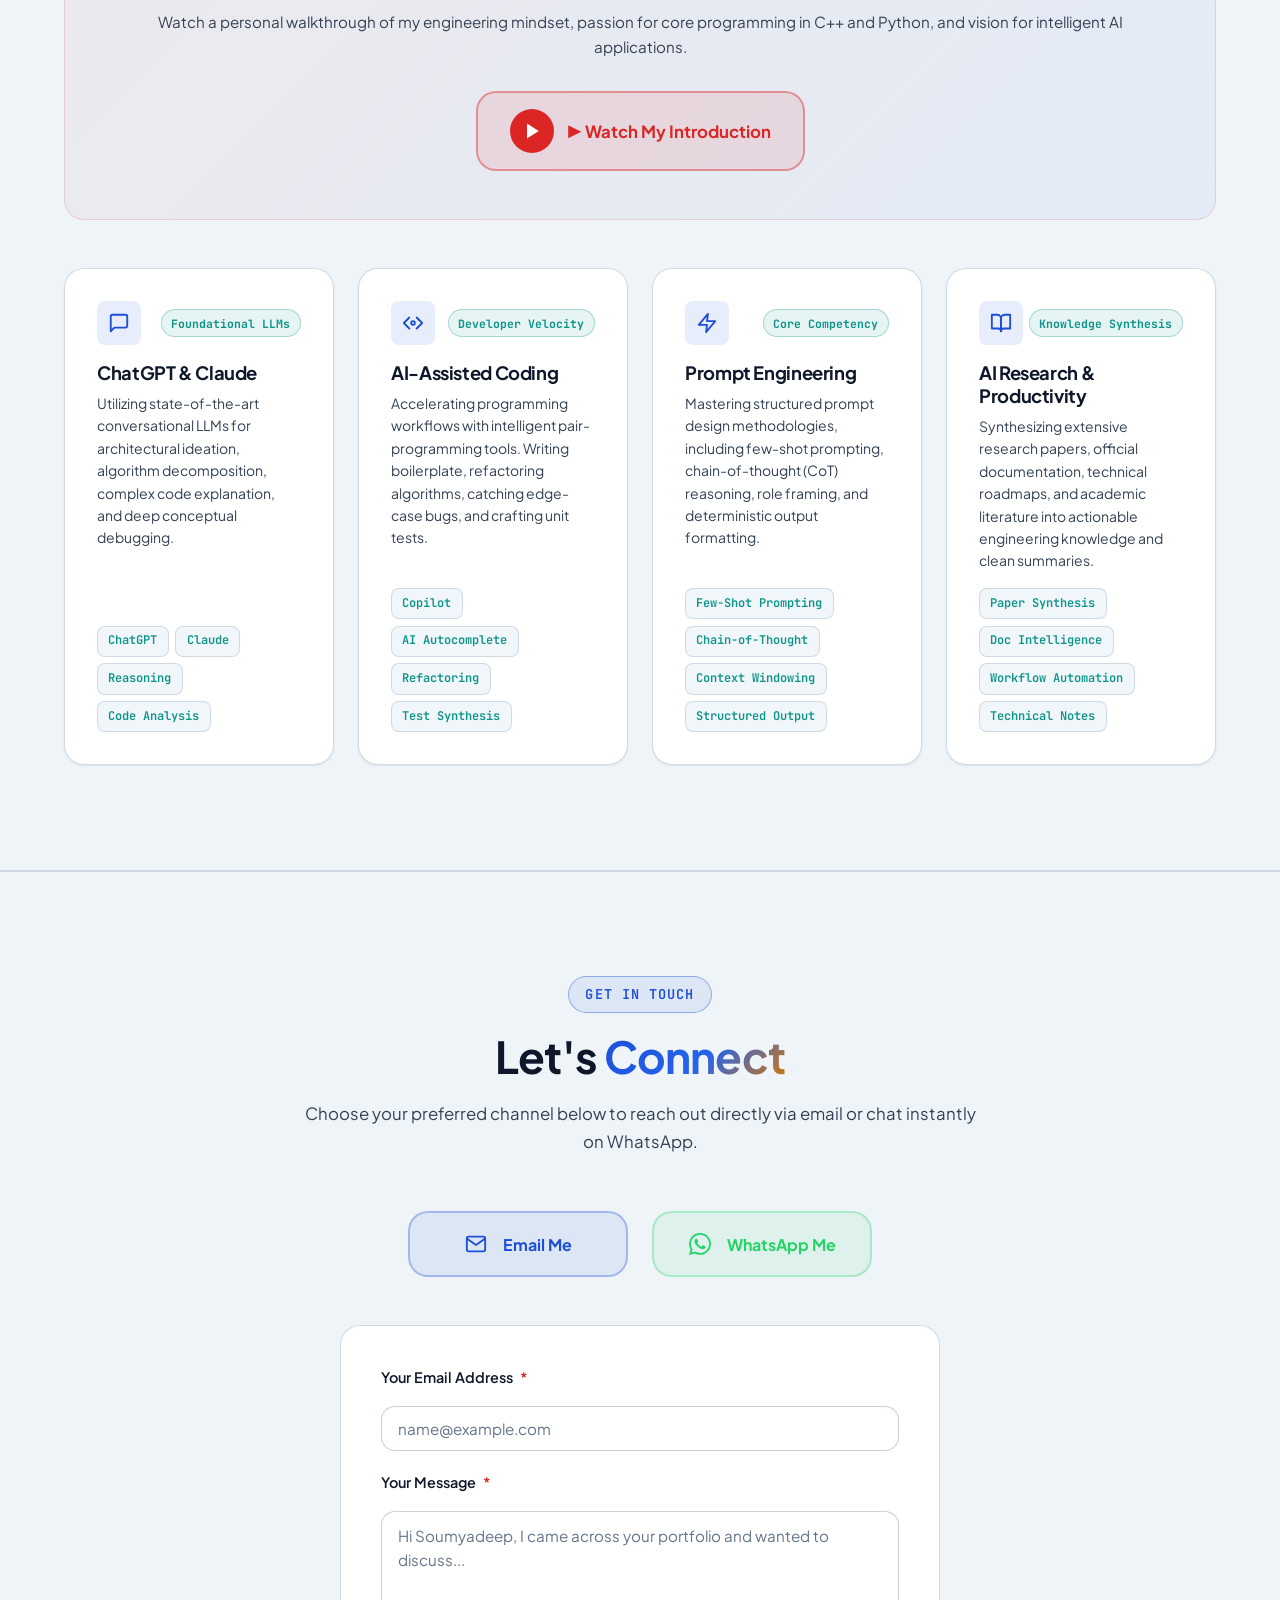
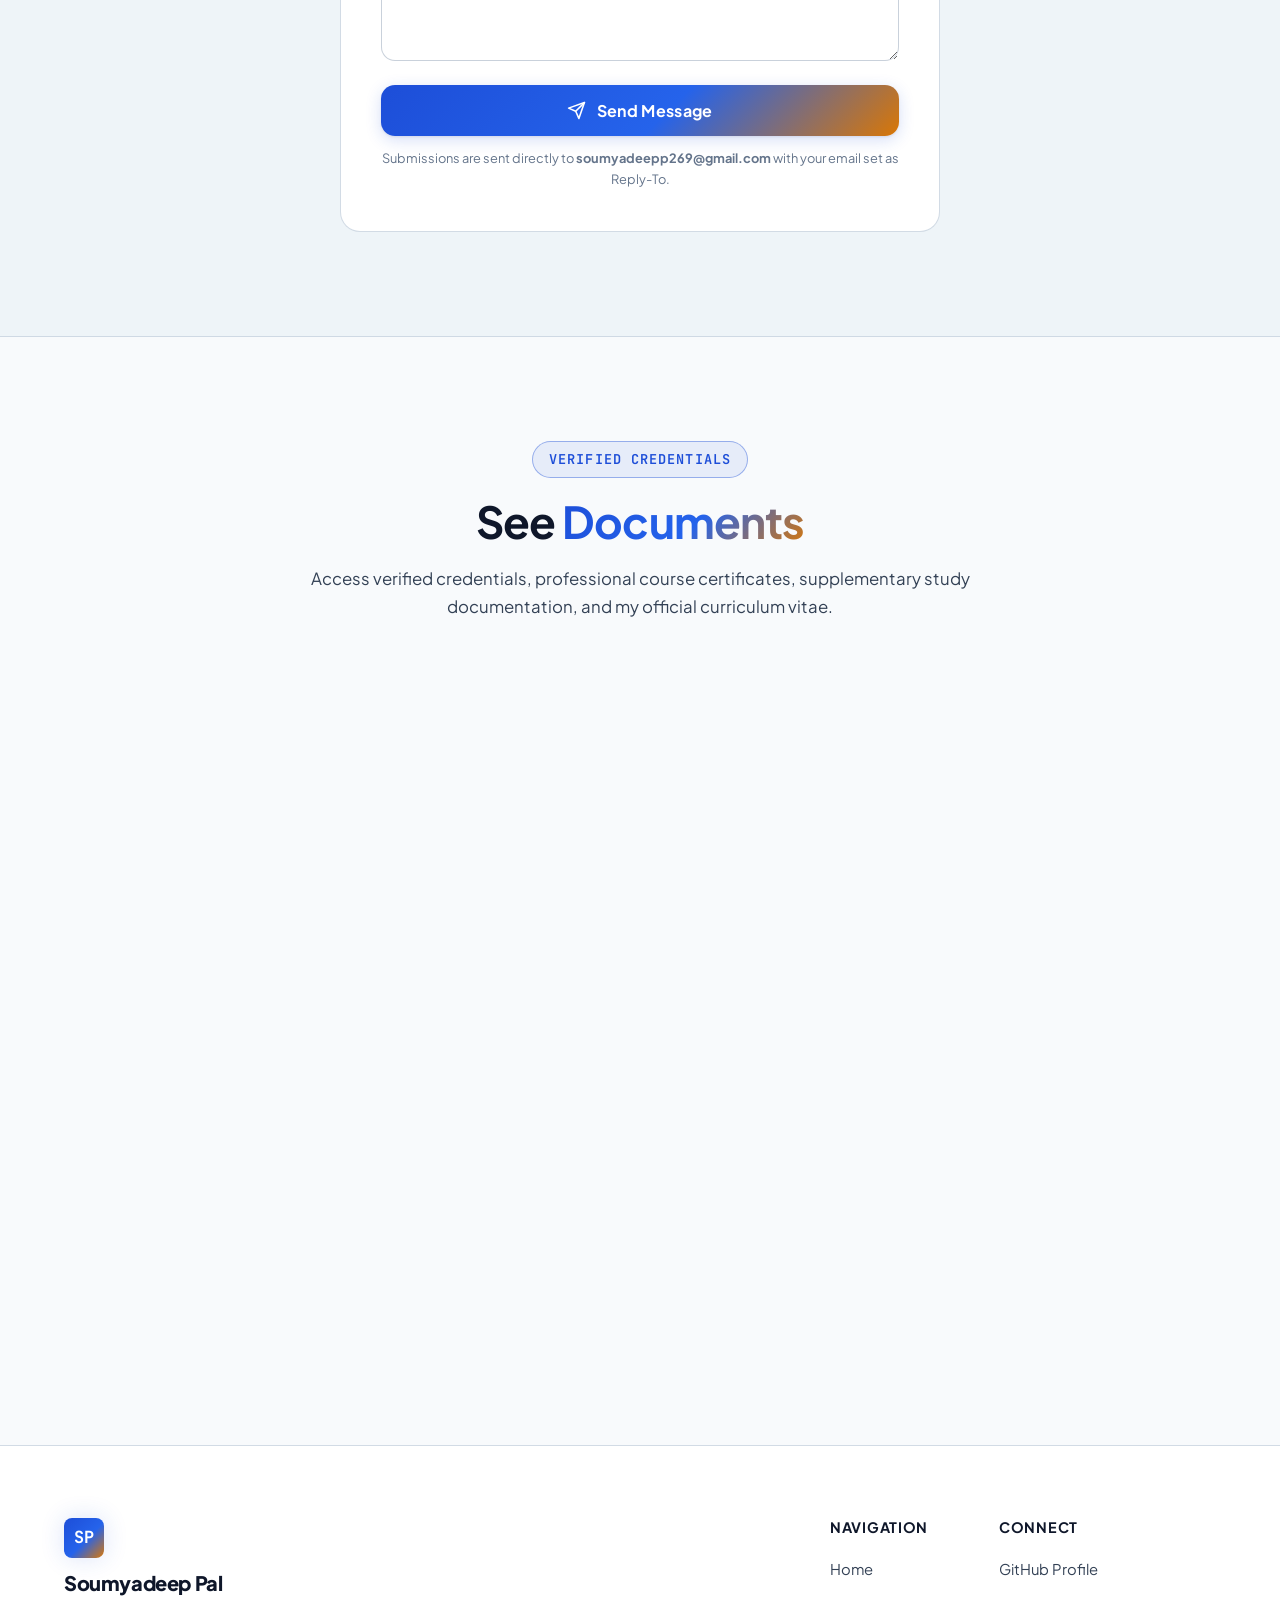
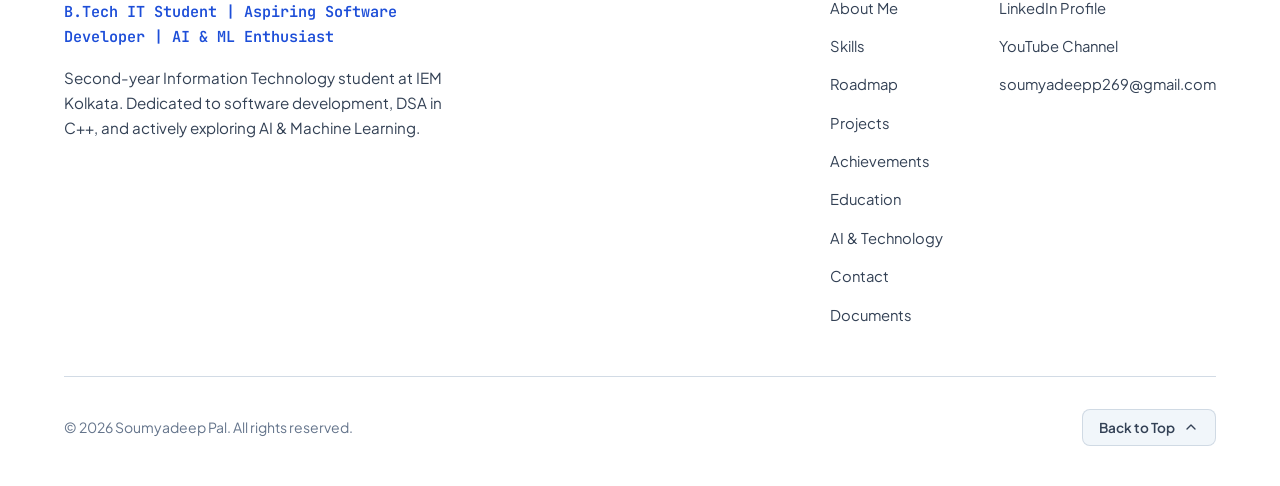
==== commit 09956da4: "FIX  portfolio with three modes and new features" ====
--- a/portfolio/index.html
+++ b/portfolio/index.html
@@ -206,25 +206,23 @@
               </div>
             </div>
 
-            <!-- Right Column: Profile Picture Card -->
-            <div class="hero-visual reveal">
-              <div class="profile-card-wrapper">
-                <div class="profile-card-glow"></div>
-                <div class="profile-card">
-                  <div class="profile-image-container">
-                    <img src="assets/images/profile.jpg" alt="Soumyadeep Pal - Profile Photograph" class="profile-photo" onerror="this.onerror=null; this.src='assets/images/profile-placeholder.svg';" loading="eager">
-                  </div>
-                  <div class="profile-card-footer">
-                    <div class="profile-meta">
-                      <span class="meta-label">Affiliation</span>
-                      <span class="meta-value">IEM Kolkata &bull; IT</span>
-                    </div>
-                    <div class="profile-meta">
-                      <span class="meta-label">Focus</span>
-                      <span class="meta-value">Software &amp; AI</span>
-                    </div>
-                  </div>
-                </div>
+            <!-- Right Column: Profile Photograph & Floating Badges -->
+            <div class="hero-avatar-wrapper reveal">
+              <div class="avatar-backdrop-glow"></div>
+              
+              <div class="avatar-frame">
+                <img src="assets/images/profile.jpg" alt="Soumyadeep Pal - Profile Photograph" class="avatar-image" onerror="this.onerror=null; this.src='assets/images/profile-placeholder.svg';" loading="eager">
+              </div>
+
+              <!-- Floating Micro Badges -->
+              <div class="floating-badge badge-1">
+                <span class="badge-icon">🎓</span>
+                <span>B.Tech IT Student</span>
+              </div>
+
+              <div class="floating-badge badge-2">
+                <span class="badge-icon">💻</span>
+                <span>Developer</span>
               </div>
             </div>
           </div>
--- a/portfolio/css/style.css
+++ b/portfolio/css/style.css
@@ -748,10 +748,10 @@
 .avatar-frame {
   position: relative;
   z-index: 1;
-  width: 320px;
-  height: 380px;
+  width: 270px;
+  height: 320px;
   max-width: 100%;
-  border-radius: 26px;
+  border-radius: 22px;
   padding: 6px;
   background: var(--bg-card);
   border: 2px solid var(--border-highlight);
@@ -771,7 +771,7 @@
   height: 100%;
   object-fit: cover;
   object-position: center 15%;
-  border-radius: 20px;
+  border-radius: 16px;
   background: var(--bg-surface);
   transition: transform var(--transition-normal);
 }
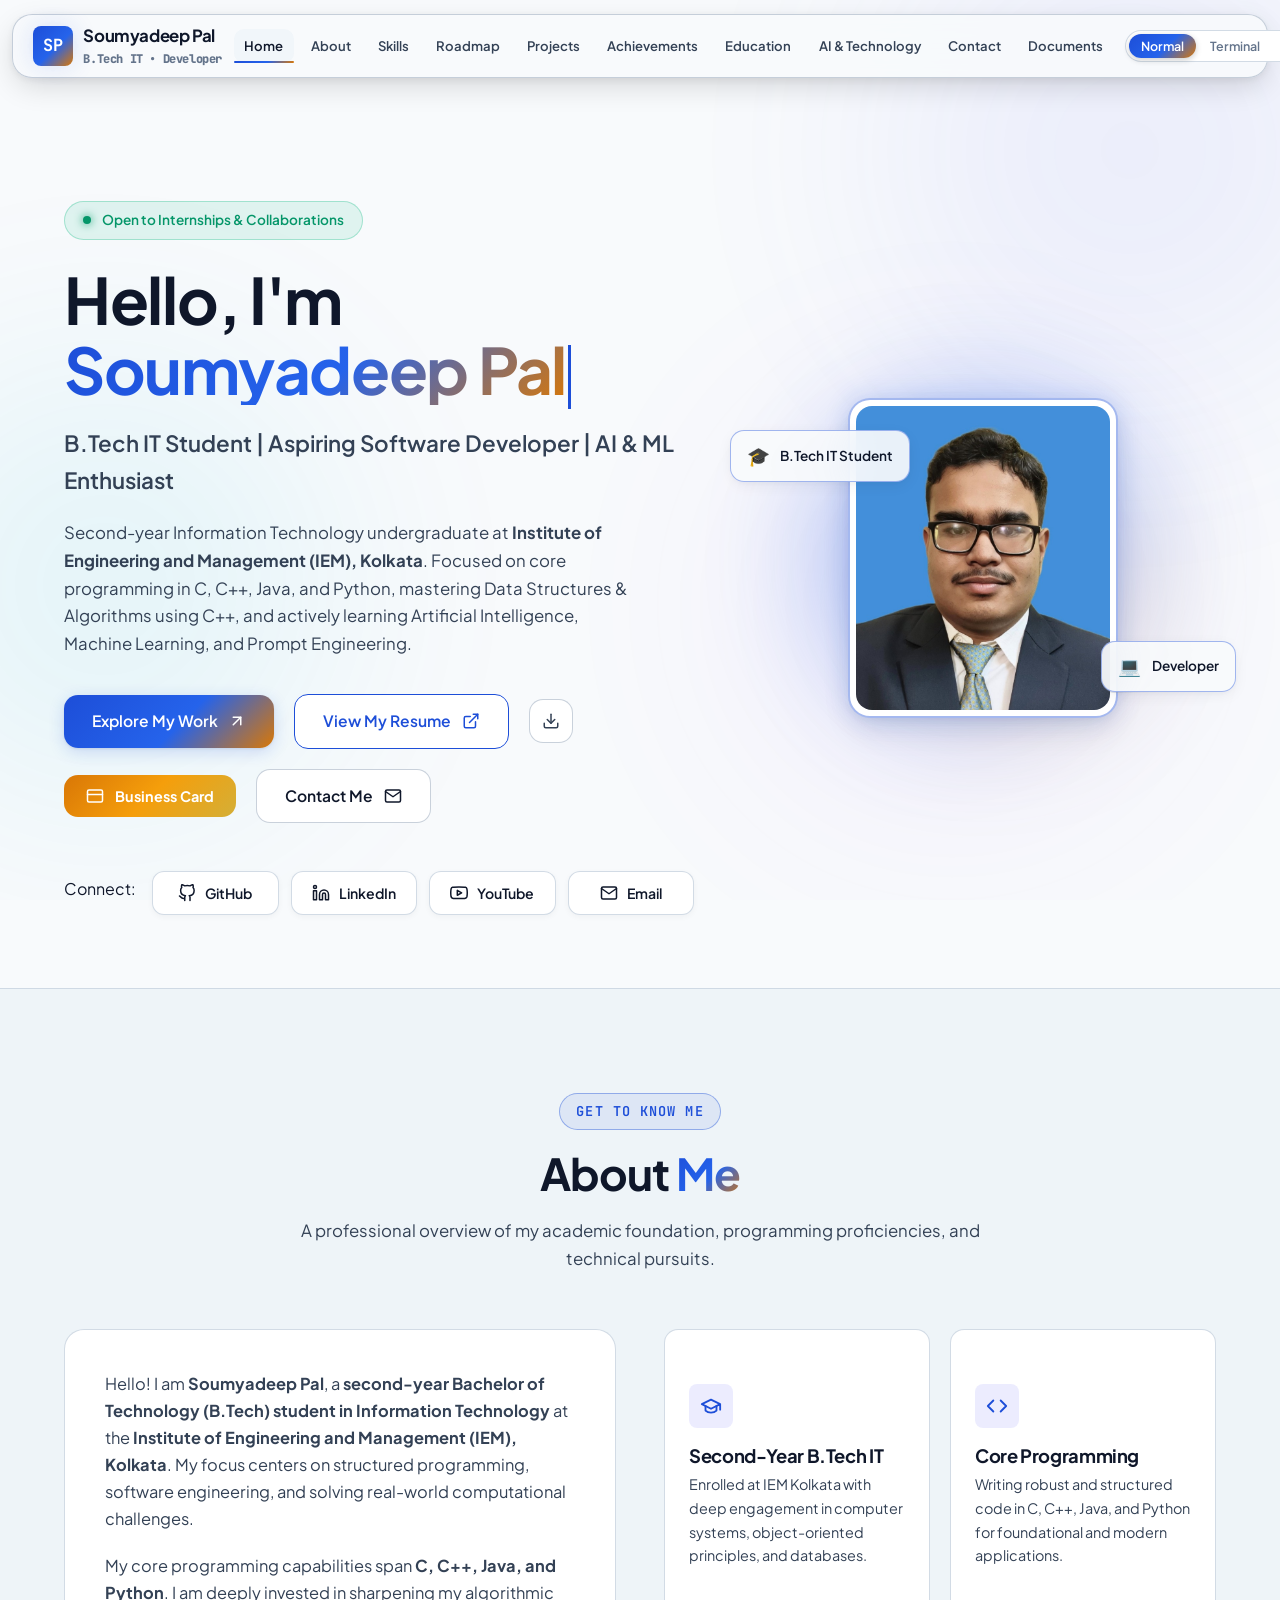
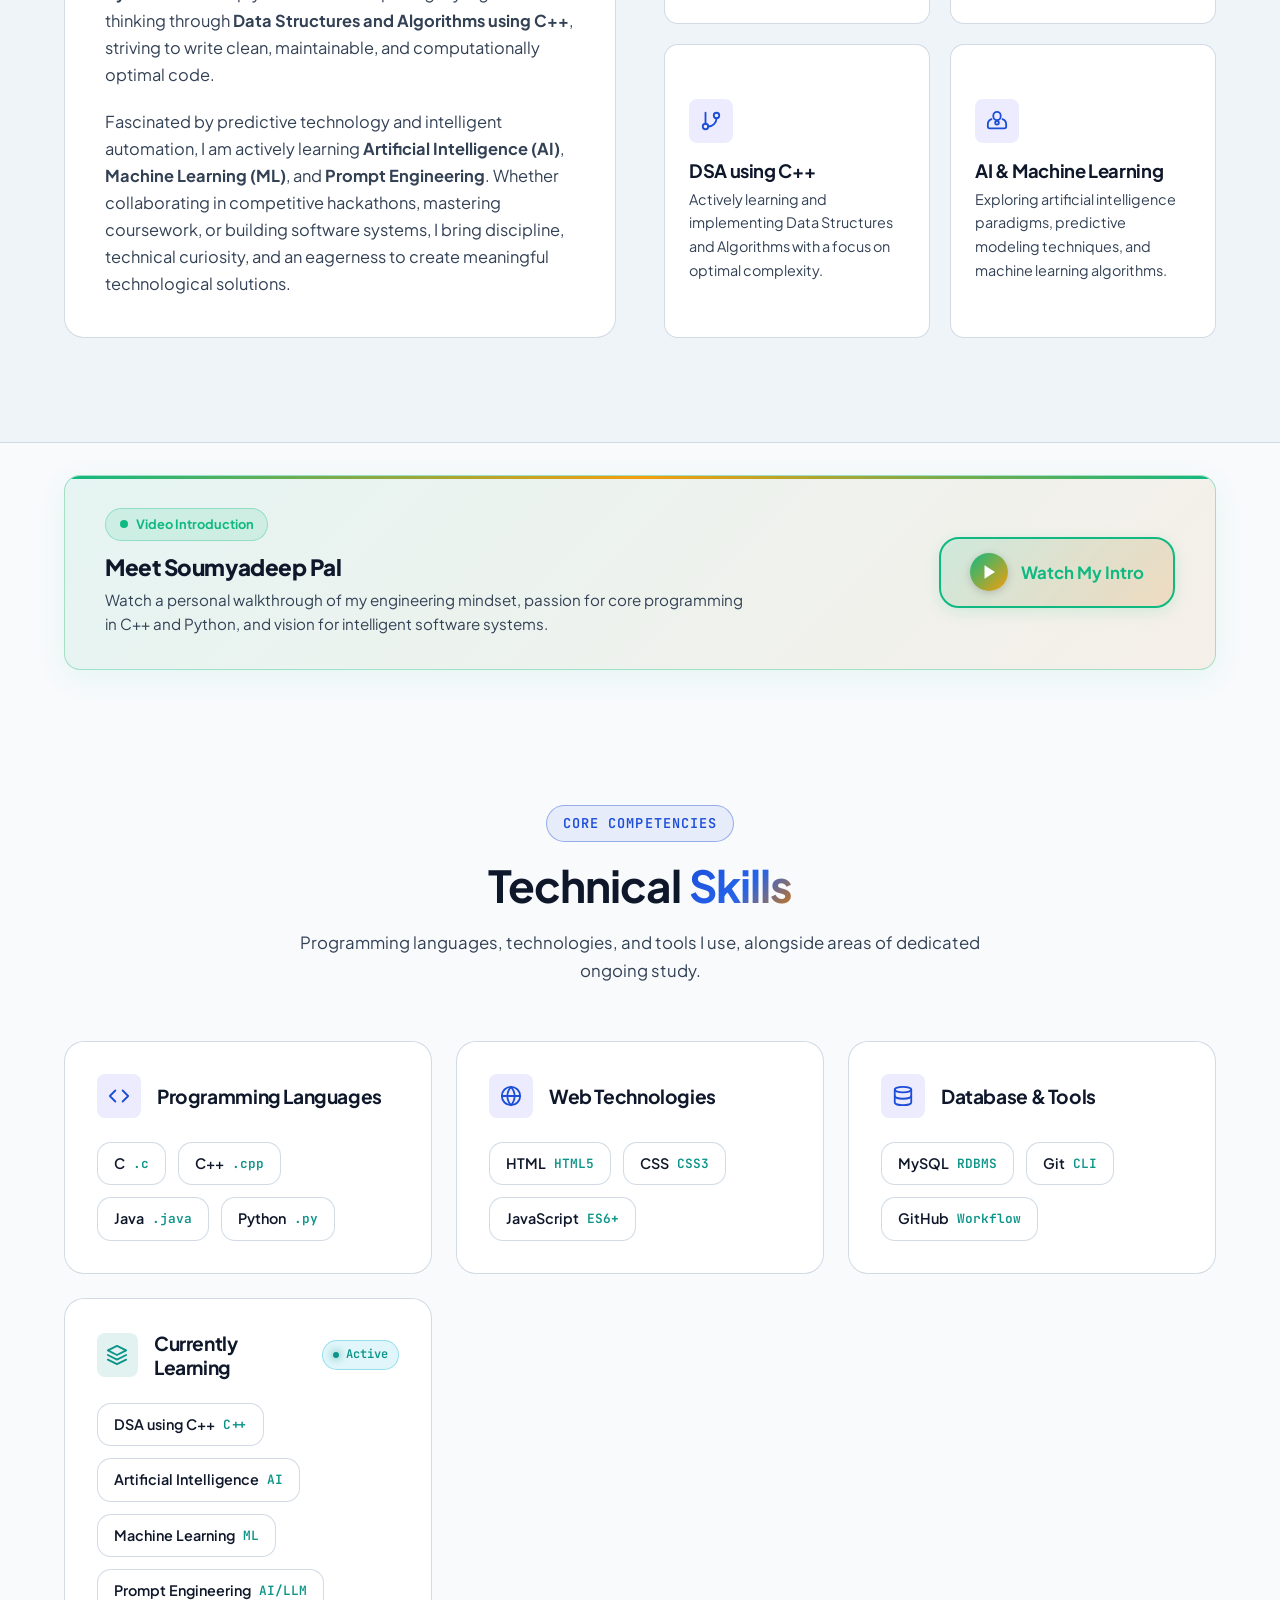
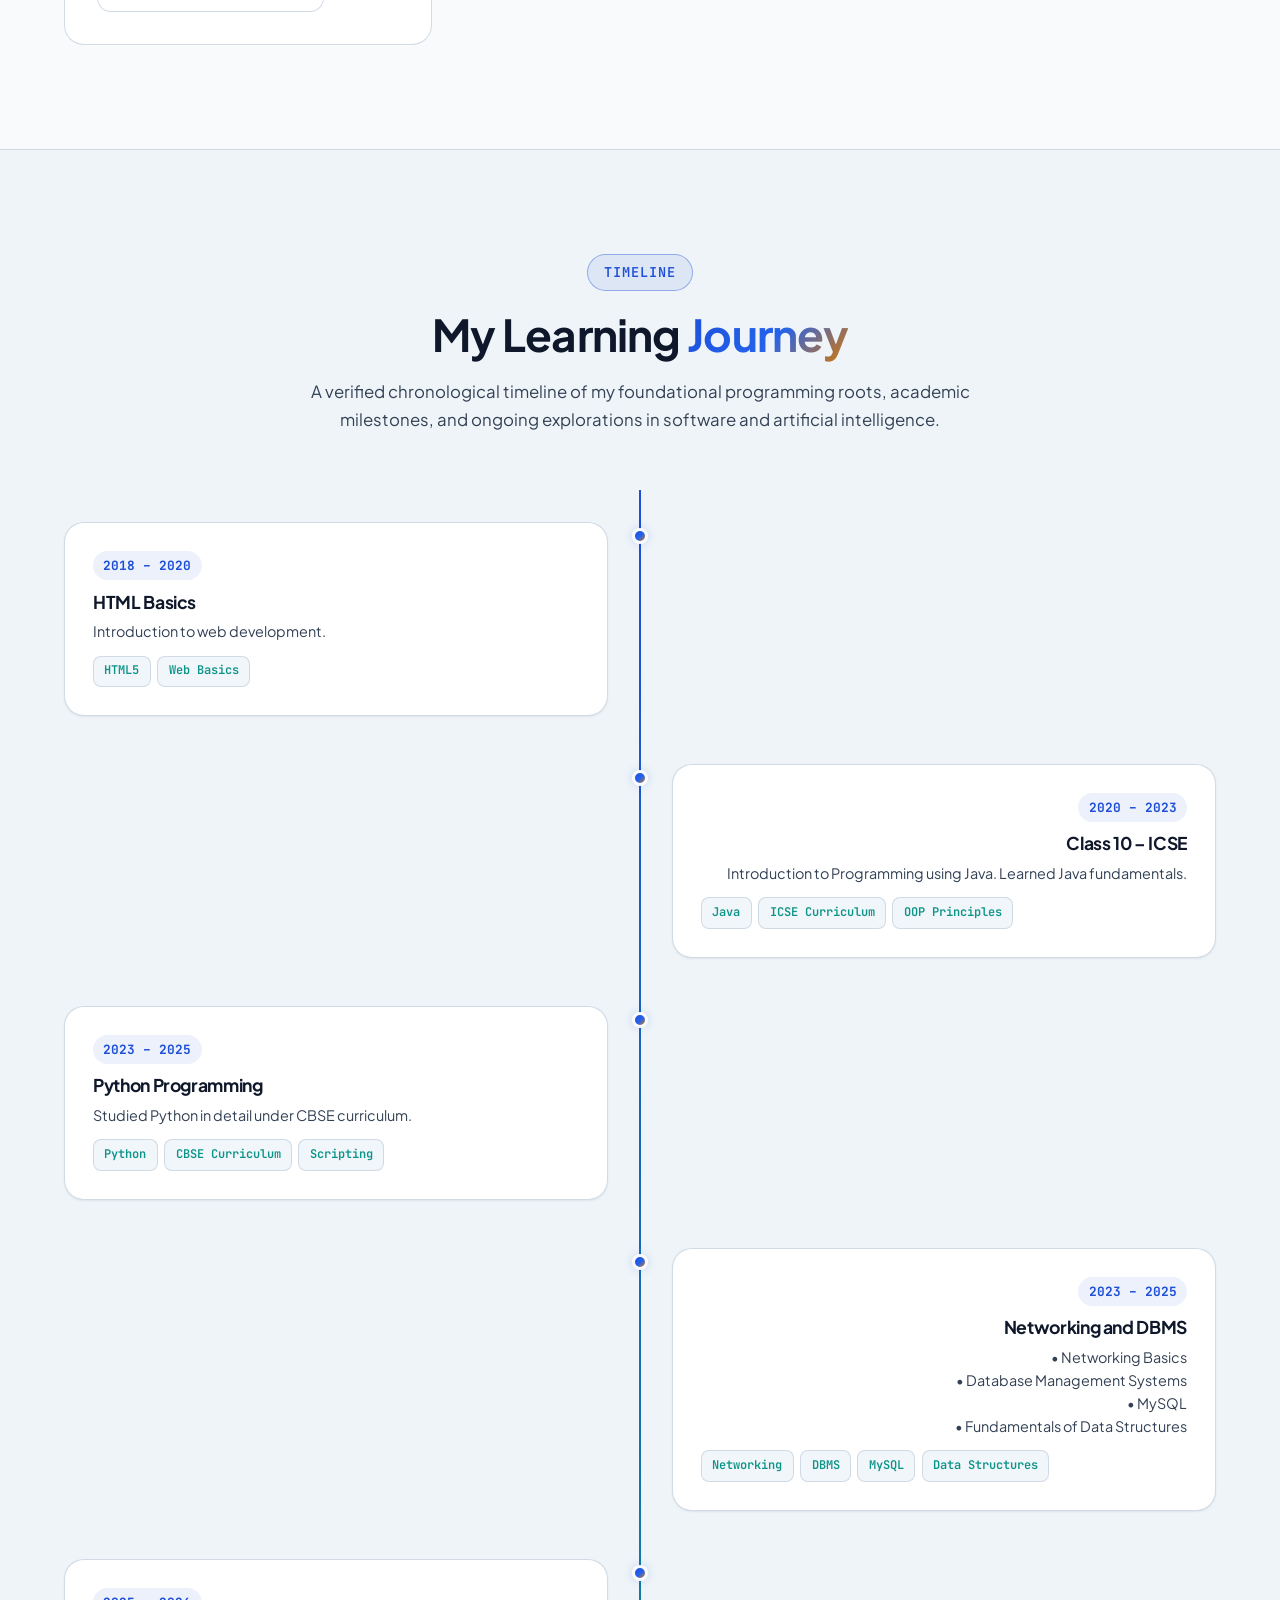
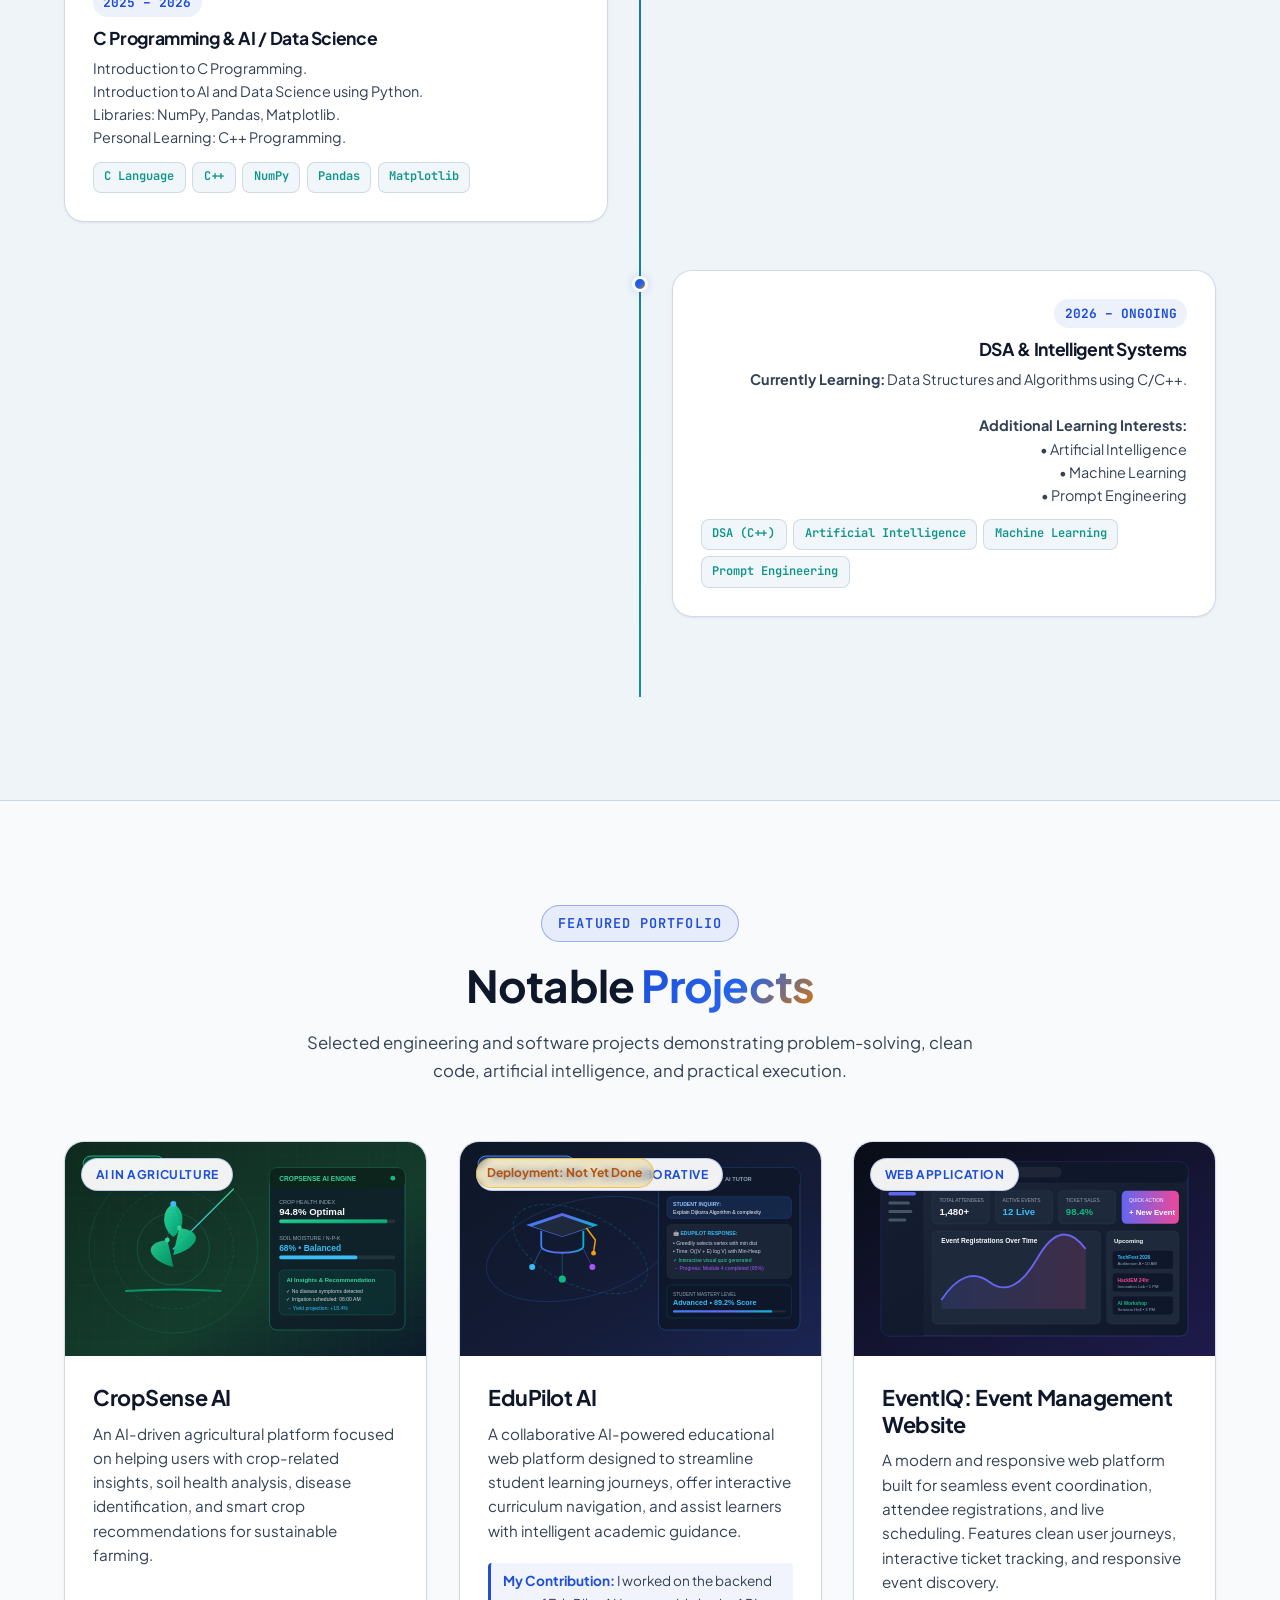
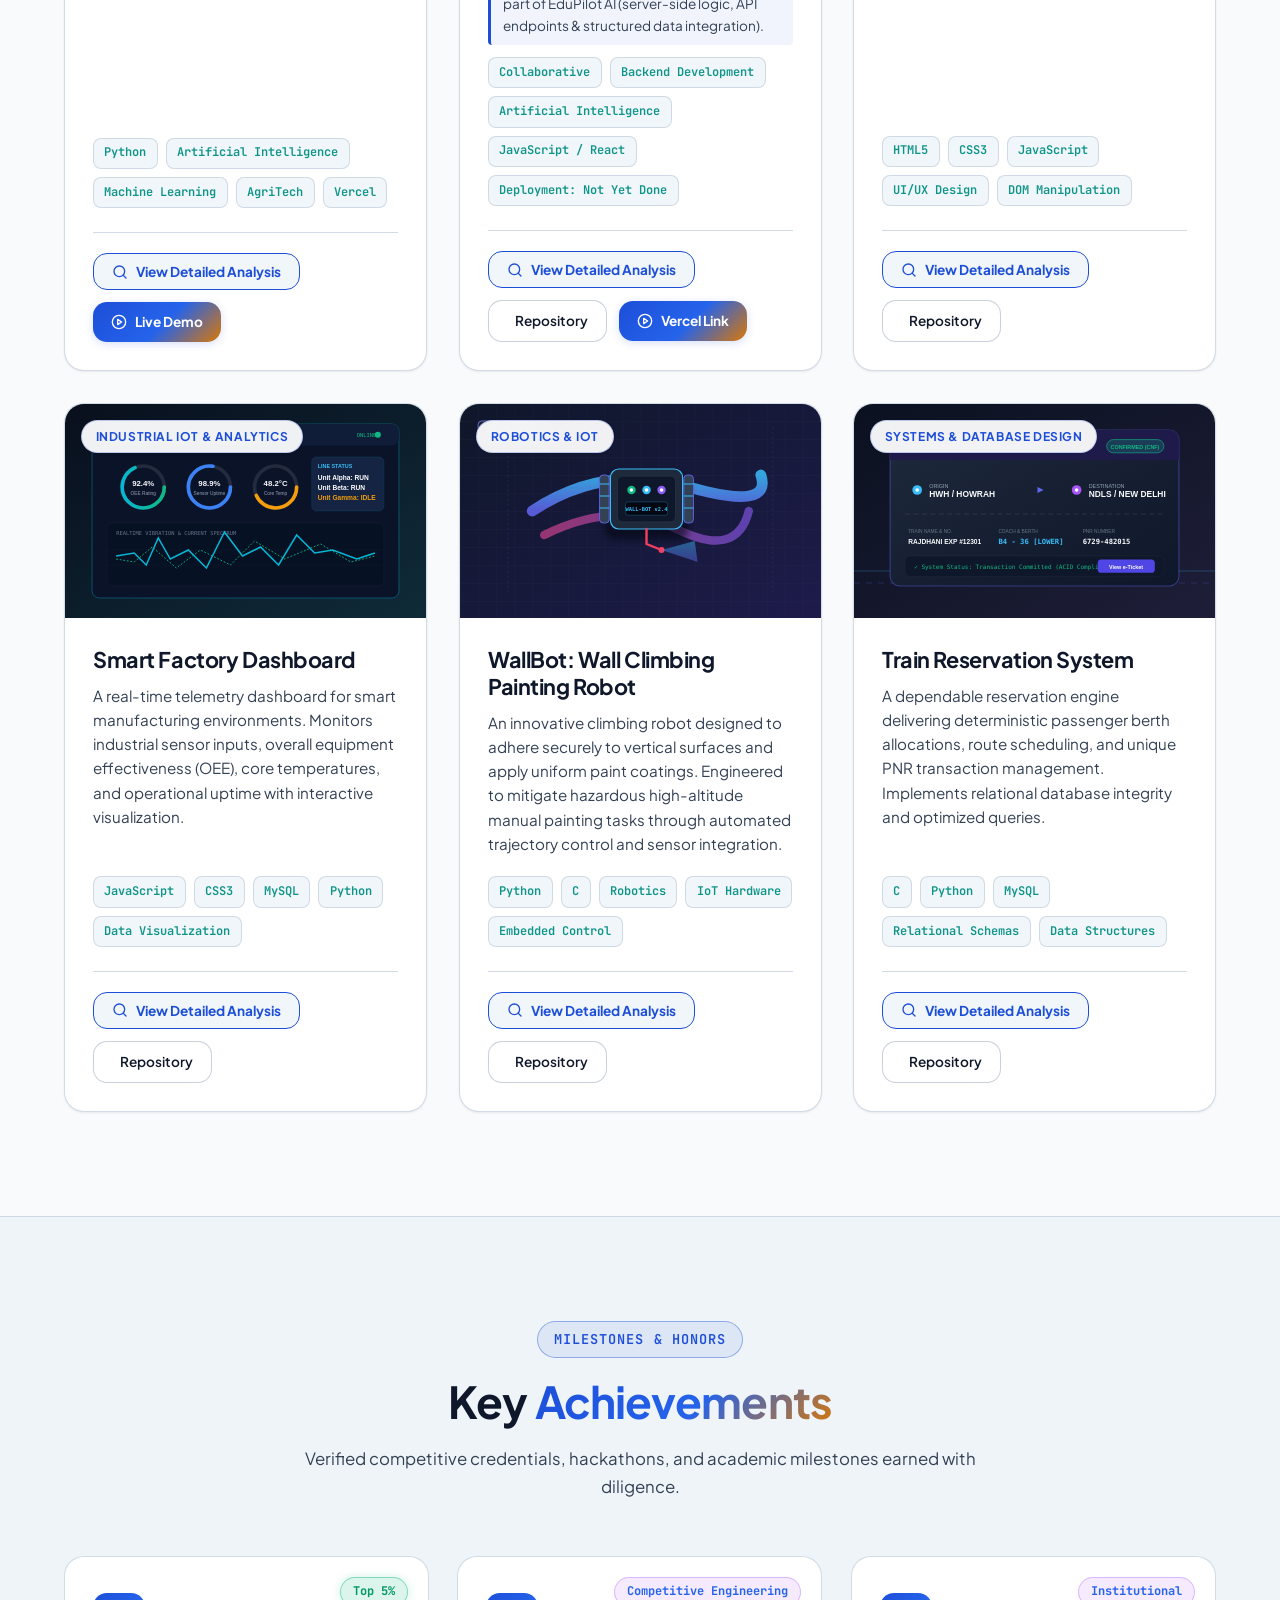
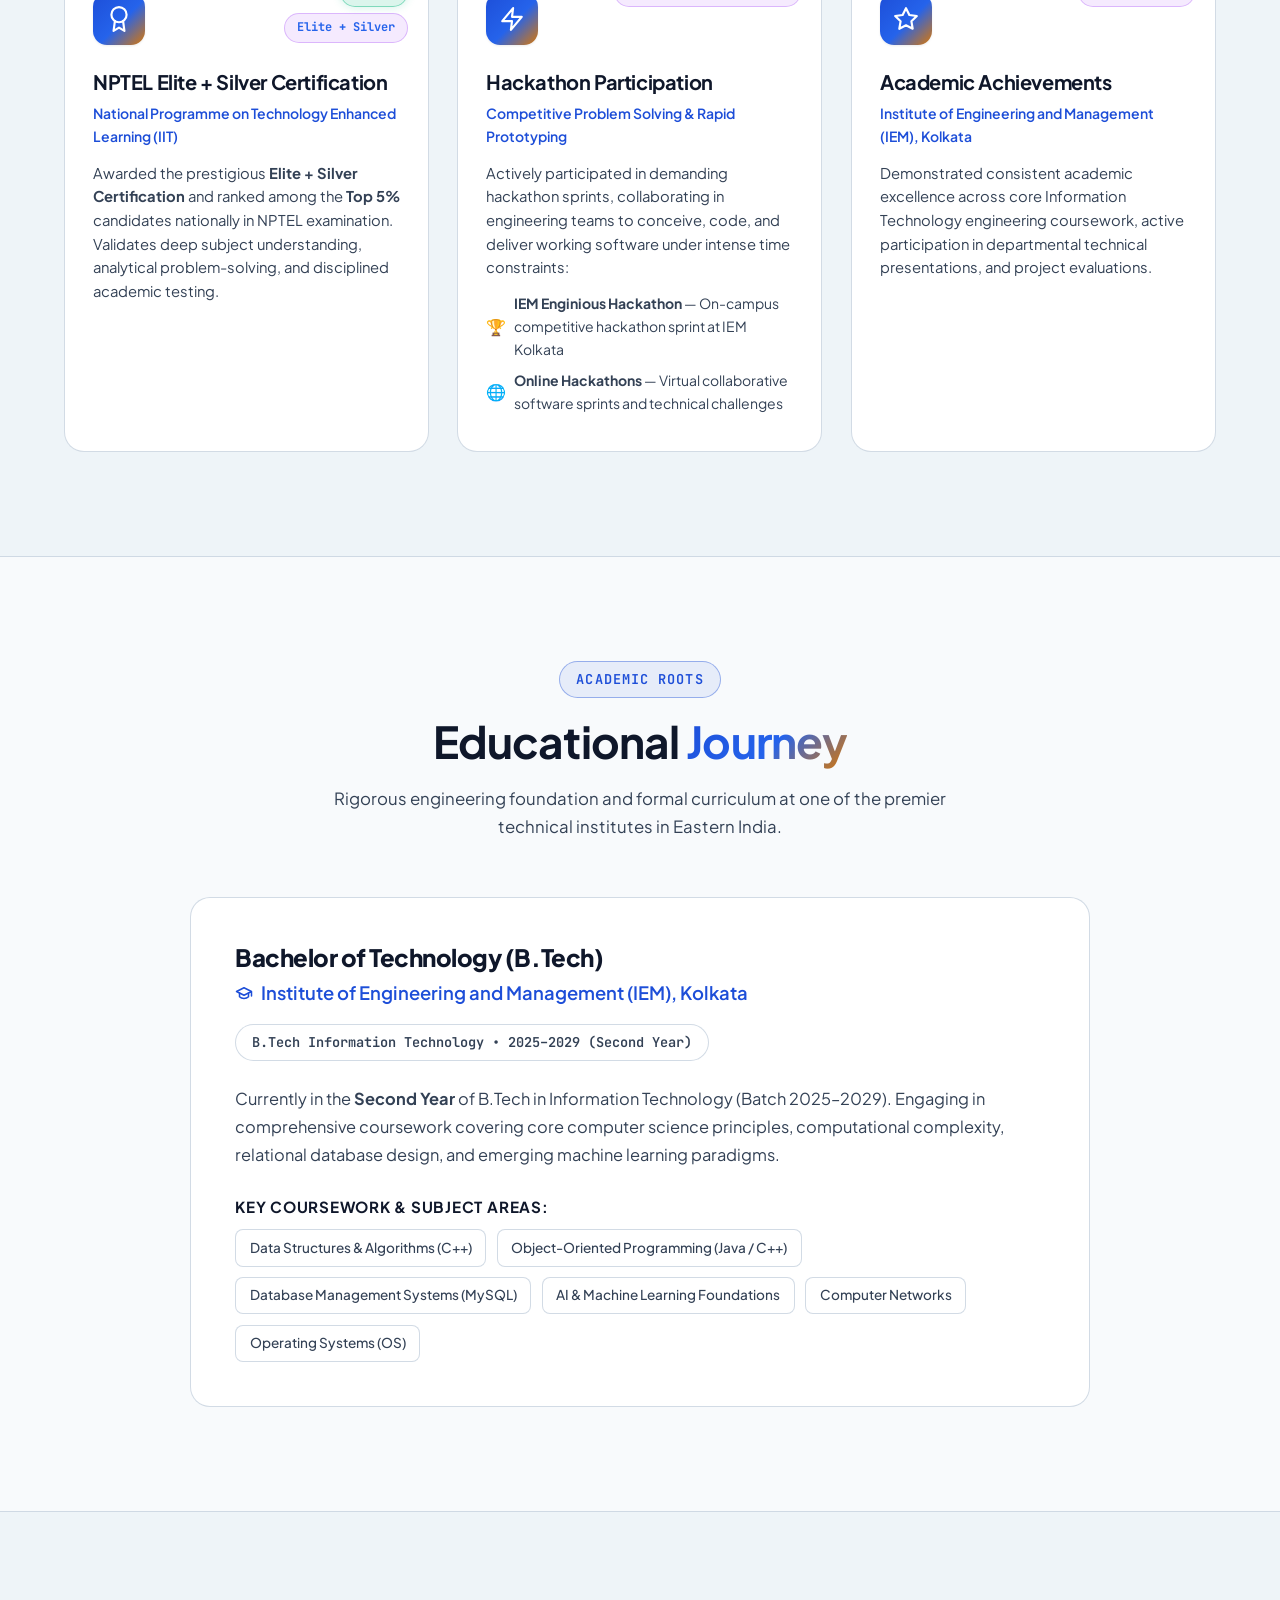
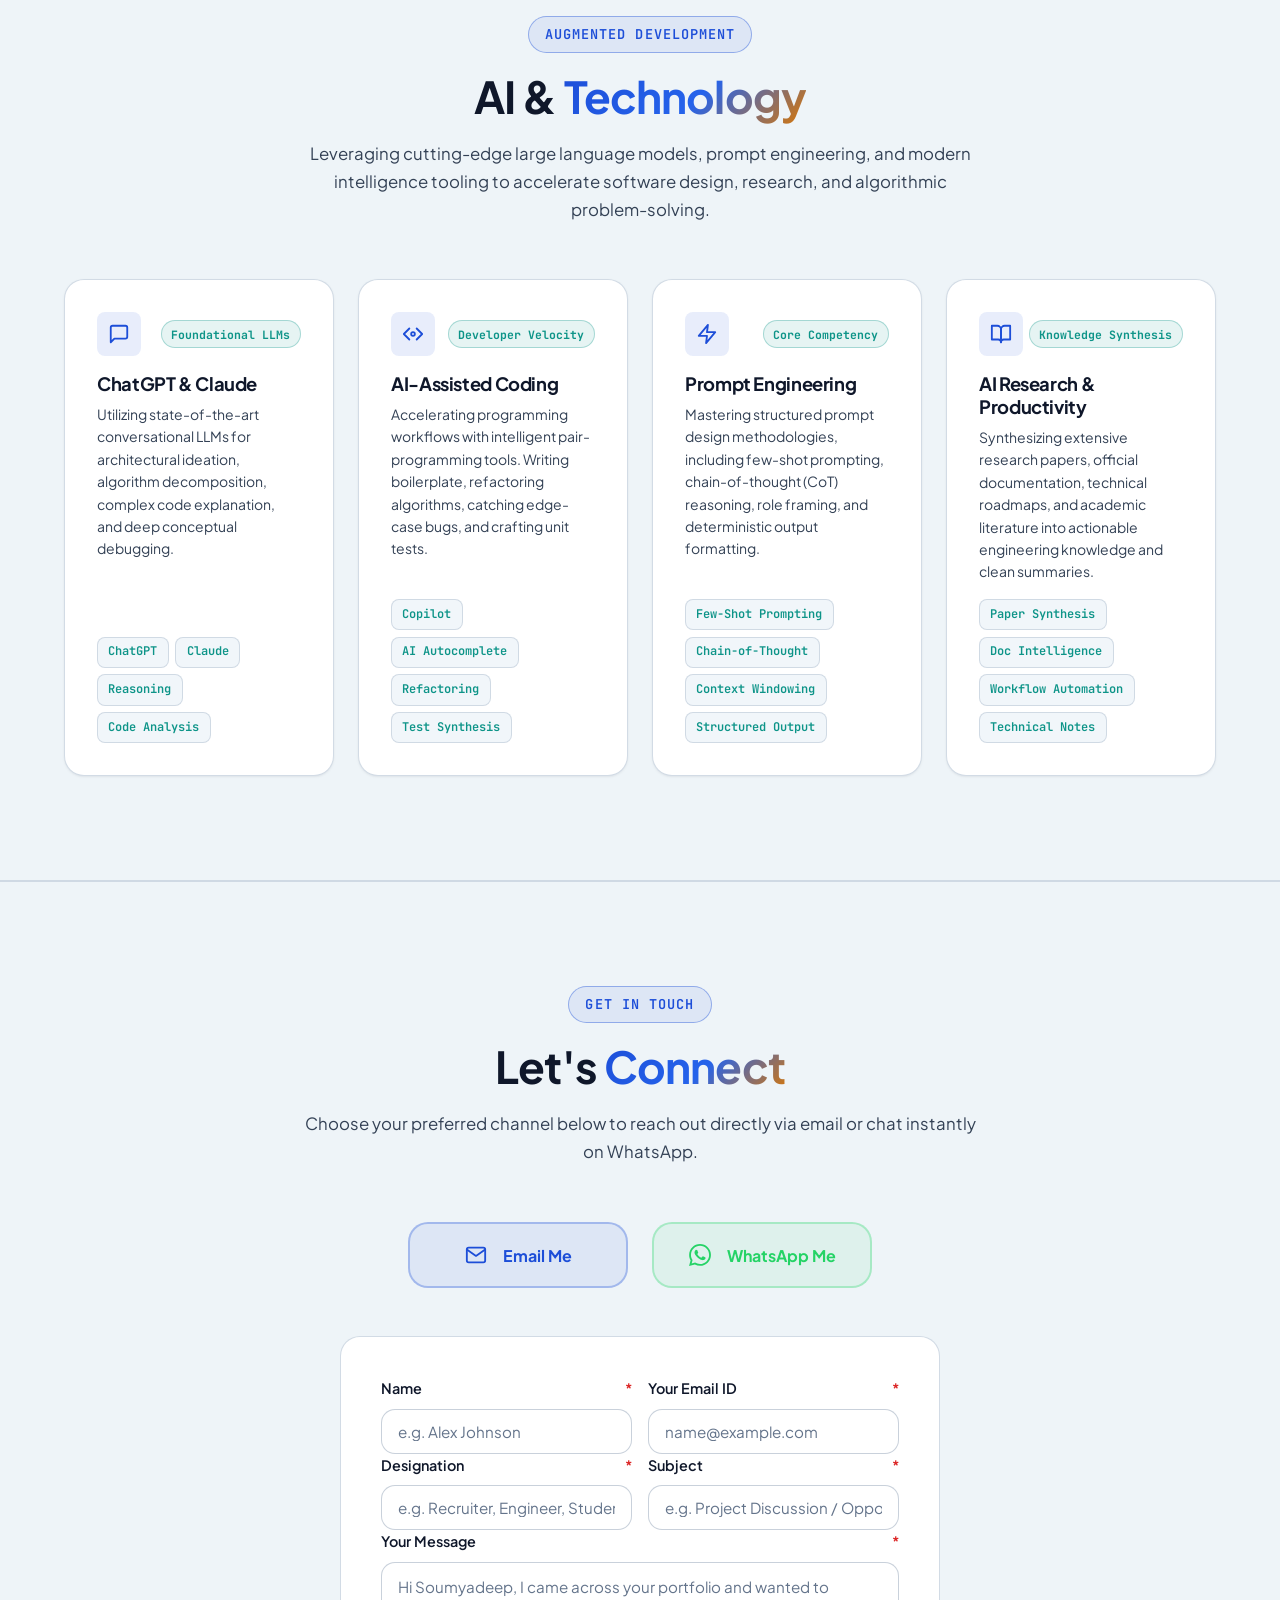
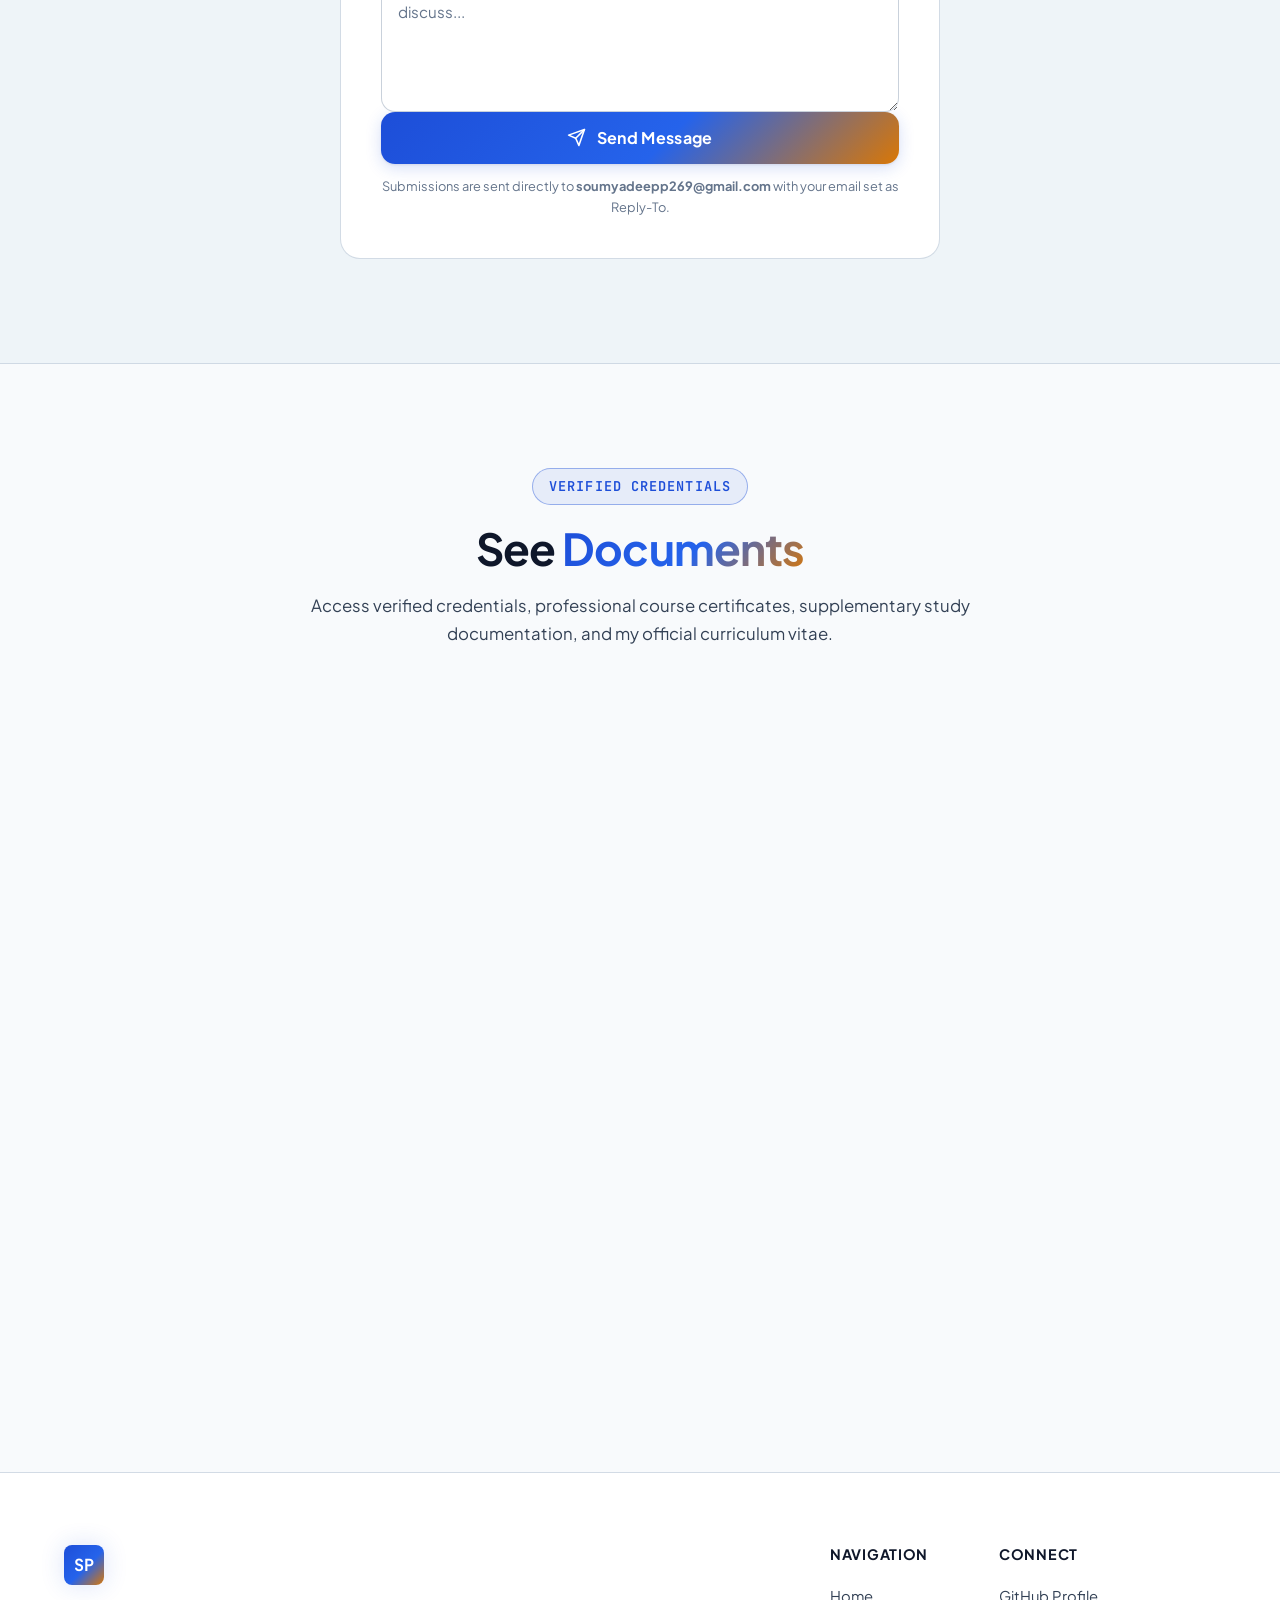
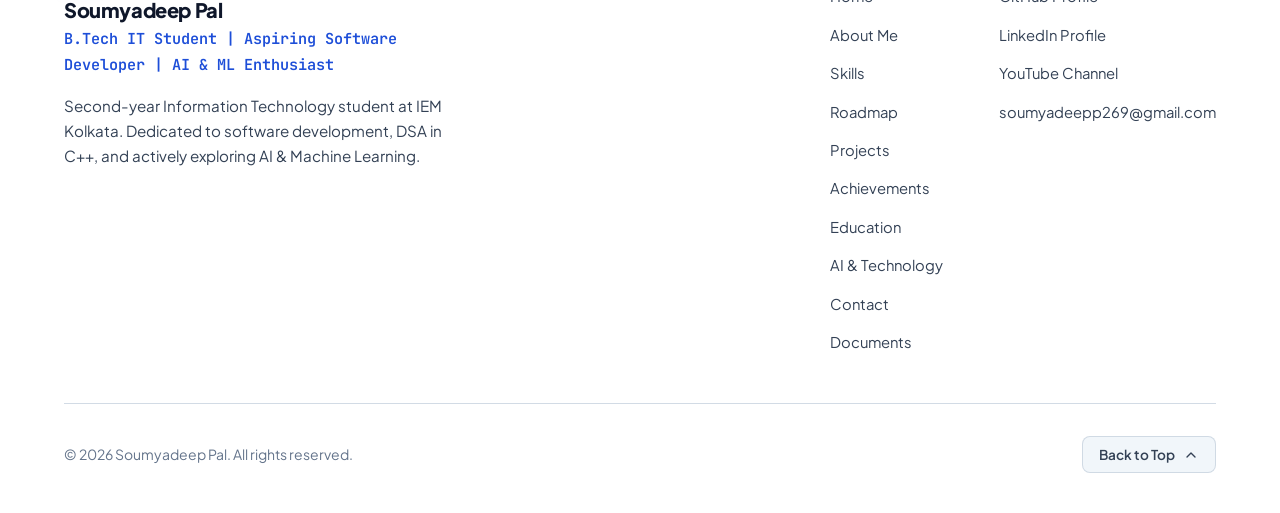
==== commit c567bfe3: "Update portfolio features" ====
--- a/portfolio/index.html
+++ b/portfolio/index.html
@@ -186,22 +186,34 @@
               <div class="hero-socials">
                 <span class="social-label">Connect:</span>
                 <div class="social-links-row">
-                  <a href="https://github.com/SoumyadeepPal2007" target="_blank" rel="noopener noreferrer" class="social-link-badge" aria-label="GitHub Profile">
-                    <img src="assets/icons/github.svg" alt="" width="18" height="18" class="social-icon-svg">
-                    <span>GitHub</span>
+                  <a href="https://github.com/SoumyadeepPal2007" target="_blank" rel="noopener noreferrer" class="social-btn social-btn-github" aria-label="GitHub Profile">
+                    <svg xmlns="http://www.w3.org/2000/svg" width="18" height="18" viewBox="0 0 24 24" fill="none" stroke="currentColor" stroke-width="2" stroke-linecap="round" stroke-linejoin="round" class="social-btn-icon">
+                      <path d="M9 19c-5 1.5-5-2.5-7-3m14 6v-3.87a3.37 3.37 0 0 0-.94-2.61c3.14-.35 6.44-1.54 6.44-7A5.44 5.44 0 0 0 20 4.77 5.07 5.07 0 0 0 19.91 1S18.73.65 16 2.48a13.38 13.38 0 0 0-7 0C6.27.65 5.09 1 5.09 1A5.07 5.07 0 0 0 5 4.77a5.44 5.44 0 0 0-1.5 3.78c0 5.42 3.3 6.61 6.44 7A3.37 3.37 0 0 0 9 18.13V22"></path>
+                    </svg>
+                    <span class="social-btn-text">GitHub</span>
                   </a>
-                  <a href="https://www.linkedin.com/in/soumyadeep-pal-885140361/" target="_blank" rel="noopener noreferrer" class="social-link-badge" aria-label="LinkedIn Profile">
-                    <img src="assets/icons/linkedin.svg" alt="" width="18" height="18" class="social-icon-svg">
-                    <span>LinkedIn</span>
+                  <a href="https://www.linkedin.com/in/soumyadeep-pal-885140361/" target="_blank" rel="noopener noreferrer" class="social-btn social-btn-linkedin" aria-label="LinkedIn Profile">
+                    <svg xmlns="http://www.w3.org/2000/svg" width="18" height="18" viewBox="0 0 24 24" fill="none" stroke="currentColor" stroke-width="2" stroke-linecap="round" stroke-linejoin="round" class="social-btn-icon">
+                      <path d="M16 8a6 6 0 0 1 6 6v7h-4v-7a2 2 0 0 0-2-2 2 2 0 0 0-2 2v7h-4v-7a6 6 0 0 1 6-6z"></path>
+                      <rect x="2" y="9" width="4" height="12"></rect>
+                      <circle cx="4" cy="4" r="2"></circle>
+                    </svg>
+                    <span class="social-btn-text">LinkedIn</span>
                   </a>
-                  <a href="https://youtube.com/@soumyadeeppal7733" target="_blank" rel="noopener noreferrer" class="social-link-badge" aria-label="YouTube Channel">
-                    <img src="assets/icons/youtube.svg" alt="" width="18" height="18" class="social-icon-svg">
-                    <span>YouTube</span>
+                  <a href="https://youtube.com/@soumyadeeppal7733" target="_blank" rel="noopener noreferrer" class="social-btn social-btn-youtube" aria-label="YouTube Channel">
+                    <svg xmlns="http://www.w3.org/2000/svg" width="18" height="18" viewBox="0 0 24 24" fill="none" stroke="currentColor" stroke-width="2" stroke-linecap="round" stroke-linejoin="round" class="social-btn-icon">
+                      <path d="M22.54 6.42a2.78 2.78 0 0 0-1.94-2C18.88 4 12 4 12 4s-6.88 0-8.6.46a2.78 2.78 0 0 0-1.94 2A29 29 0 0 0 1 11.75a29 29 0 0 0 .46 5.33A2.78 2.78 0 0 0 3.4 19c1.72.46 8.6.46 8.6.46s6.88 0 8.6-.46a2.78 2.78 0 0 0 1.94-2 29 29 0 0 0 .46-5.25 29 29 0 0 0-.46-5.33z"></path>
+                      <polygon points="9.75 15.02 15.5 11.75 9.75 8.48 9.75 15.02"></polygon>
+                    </svg>
+                    <span class="social-btn-text">YouTube</span>
                   </a>
-                  <button type="button" class="social-link-badge" data-copy-text="soumyadeepp269@gmail.com" aria-label="Copy email address" title="Click to copy email">
-                    <img src="assets/icons/mail.svg" alt="" width="18" height="18" class="social-icon-svg">
-                    <span>Email</span>
-                  </button>
+                  <a href="mailto:soumyadeepp269@gmail.com" class="social-btn social-btn-email" aria-label="Send Email">
+                    <svg xmlns="http://www.w3.org/2000/svg" width="18" height="18" viewBox="0 0 24 24" fill="none" stroke="currentColor" stroke-width="2" stroke-linecap="round" stroke-linejoin="round" class="social-btn-icon">
+                      <path d="M4 4h16c1.1 0 2 .9 2 2v12c0 1.1-.9 2-2 2H4c-1.1 0-2-.9-2-2V6c0-1.1.9-2 2-2z"></path>
+                      <polyline points="22,6 12,13 2,6"></polyline>
+                    </svg>
+                    <span class="social-btn-text">Email</span>
+                  </a>
                 </div>
               </div>
             </div>
@@ -316,6 +328,34 @@
                   Exploring artificial intelligence paradigms, predictive modeling techniques, and machine learning algorithms.
                 </p>
               </div>
+            </div>
+          </div>
+        </div>
+      </section>
+
+      <!-- SECTION 2.5: INTRODUCTION VIDEO (Immediately after About Me) -->
+      <section class="intro-video-callout" id="intro-video-section">
+        <div class="container">
+          <div class="intro-video-box reveal">
+            <div class="intro-video-info">
+              <div class="intro-video-tag">
+                <span class="intro-tag-dot"></span>
+                <span>Video Introduction</span>
+              </div>
+              <h3 class="intro-video-heading">Meet Soumyadeep Pal</h3>
+              <p class="intro-video-subtext">
+                Watch a personal walkthrough of my engineering mindset, passion for core programming in C++ and Python, and vision for intelligent software systems.
+              </p>
+            </div>
+            <div class="intro-video-btn-wrap">
+              <button type="button" class="video-trigger-btn intro-gold-green-btn" aria-label="Watch Introduction Video">
+                <span class="play-icon-gold-green">
+                  <svg xmlns="http://www.w3.org/2000/svg" width="18" height="18" viewBox="0 0 24 24" fill="currentColor">
+                    <polygon points="6 3 20 12 6 21 6 3"></polygon>
+                  </svg>
+                </span>
+                <span class="video-btn-label">Watch My Intro</span>
+              </button>
             </div>
           </div>
         </div>
@@ -638,6 +678,7 @@
               <div class="project-preview">
                 <img src="assets/images/edupilot.svg" alt="EduPilot AI - AI-powered educational platform graphic" loading="lazy">
                 <span class="project-category-tag">AI Education &bull; Collaborative</span>
+                <span class="project-status-badge status-pending" title="Current deployment status">Deployment: Not Yet Done</span>
               </div>
               <div class="project-content">
                 <h3 class="project-title">EduPilot AI</h3>
@@ -645,12 +686,15 @@
                   A collaborative AI-powered educational web platform designed to streamline student learning journeys, 
                   offer interactive curriculum navigation, and assist learners with intelligent academic guidance.
                 </p>
+                <div class="project-role-note" style="margin-bottom:0.75rem;padding:0.45rem 0.75rem;background:rgba(29,78,216,0.06);border-left:3px solid var(--accent-primary);border-radius:4px;font-size:0.85rem;color:var(--text-secondary);">
+                  <strong style="color:var(--accent-primary);">My Contribution:</strong> I worked on the backend part of EduPilot AI (server-side logic, API endpoints &amp; structured data integration).
+                </div>
                 <div class="project-tech-tags">
                   <span class="tech-tag">Collaborative</span>
+                  <span class="tech-tag">Backend Development</span>
                   <span class="tech-tag">Artificial Intelligence</span>
                   <span class="tech-tag">JavaScript / React</span>
-                  <span class="tech-tag">EdTech</span>
-                  <span class="tech-tag">Vercel</span>
+                  <span class="tech-tag">Deployment: Not Yet Done</span>
                 </div>
                 <div class="project-actions">
                   <button type="button" class="btn-project-analysis" onclick="openProjectModal('edupilot')">
@@ -666,12 +710,12 @@
                     </svg>
                     <span>Repository</span>
                   </a>
-                  <a href="https://edupilot-ai-tau.vercel.app/" target="_blank" rel="noopener noreferrer" class="btn-project-demo" aria-label="Launch Live Demo for EduPilot AI">
+                  <a href="https://edupilot-ai-tau.vercel.app/" target="_blank" rel="noopener noreferrer" class="btn-project-demo" aria-label="Vercel Deployment Preview for EduPilot AI">
                     <svg xmlns="http://www.w3.org/2000/svg" width="16" height="16" viewBox="0 0 24 24" fill="none" stroke="currentColor" stroke-width="2" stroke-linecap="round" stroke-linejoin="round">
                       <circle cx="12" cy="12" r="10"></circle>
                       <polygon points="10 8 16 12 10 16 10 8"></polygon>
                     </svg>
-                    <span>Live Demo</span>
+                    <span>Vercel Link</span>
                   </a>
                 </div>
               </div>
@@ -862,7 +906,7 @@
             <!-- Achievement 2: Hackathon Participation -->
             <div class="achievement-card reveal">
               <div class="achievement-badges-wrap">
-                <span class="achievement-badge-pill">Collaborative Sprint</span>
+                <span class="achievement-badge-pill">Competitive Engineering</span>
               </div>
               <div class="achievement-icon">
                 <svg xmlns="http://www.w3.org/2000/svg" viewBox="0 0 24 24" fill="none" stroke="currentColor" stroke-width="2" stroke-linecap="round" stroke-linejoin="round">
@@ -872,9 +916,18 @@
               <h3 class="achievement-title">Hackathon Participation</h3>
               <p class="achievement-issuer">Competitive Problem Solving &amp; Rapid Prototyping</p>
               <p class="achievement-desc">
-                Actively participated in demanding hackathon sprints, collaborating in engineering teams to conceive, 
-                code, and deliver working software solutions under intense time constraints.
-              </p>
+                Actively participated in demanding hackathon sprints, collaborating in engineering teams to conceive, code, and deliver working software under intense time constraints:
+              </p>
+              <div style="margin-top:0.75rem;display:flex;flex-direction:column;gap:0.45rem;">
+                <div style="display:flex;align-items:center;gap:0.5rem;font-size:0.875rem;color:var(--text-secondary);">
+                  <span style="color:#10b981;font-size:1rem;">🏆</span>
+                  <span><strong>IEM Enginious Hackathon</strong> &mdash; On-campus competitive hackathon sprint at IEM Kolkata</span>
+                </div>
+                <div style="display:flex;align-items:center;gap:0.5rem;font-size:0.875rem;color:var(--text-secondary);">
+                  <span style="color:#10b981;font-size:1rem;">🌐</span>
+                  <span><strong>Online Hackathons</strong> &mdash; Virtual collaborative software sprints and technical challenges</span>
+                </div>
+              </div>
             </div>
 
             <!-- Achievement 3: Academic Achievements -->
@@ -946,7 +999,7 @@
         </div>
       </section>
 
-      <!-- SECTION 7: AI & TECHNOLOGY (WITH INTRODUCTION VIDEO) -->
+      <!-- SECTION 7: AI & TECHNOLOGY -->
       <section class="ai-tools section-alt" id="ai-tools">
         <div class="container">
           <div class="section-header reveal">
@@ -957,28 +1010,8 @@
             </p>
           </div>
 
-          <!-- Video Showcase Card with Attractive Button -->
-          <div class="video-section reveal">
-            <div class="video-badge" style="display:inline-flex;align-items:center;gap:0.5rem;padding:0.35rem 0.9rem;background:rgba(220,38,38,0.1);border:1px solid rgba(220,38,38,0.3);border-radius:9999px;color:#dc2626;font-size:0.8rem;font-weight:700;margin-bottom:1rem;">
-              <span style="width:8px;height:8px;border-radius:50%;background:#dc2626;display:inline-block;animation:pulse 1.8s infinite;"></span>
-              <span>Personal Video Introduction</span>
-            </div>
-            <h3 class="video-section-title">Meet Soumyadeep Pal</h3>
-            <p class="video-section-desc">
-              Watch a personal walkthrough of my engineering mindset, passion for core programming in C++ and Python, and vision for intelligent AI applications.
-            </p>
-            <button type="button" class="video-trigger-btn" aria-label="Watch Introduction Video">
-              <span class="play-icon">
-                <svg xmlns="http://www.w3.org/2000/svg" width="20" height="20" viewBox="0 0 24 24" fill="currentColor">
-                  <polygon points="6 3 20 12 6 21 6 3"></polygon>
-                </svg>
-              </span>
-              <span>▶ Watch My Introduction</span>
-            </button>
-          </div>
-
           <!-- AI Tools Grid -->
-          <div class="ai-tools-grid" style="margin-top: 3rem;">
+          <div class="ai-tools-grid">
             <!-- Tool 1: ChatGPT & Claude -->
             <article class="ai-tool-card reveal">
               <div class="ai-tool-header">
@@ -1102,21 +1135,46 @@
             </button>
           </div>
 
-          <!-- OPTION 1: Email Me Panel -->
+          <!-- OPTION 1: Email Me Panel (5 Fields) -->
           <div class="contact-panel email-form-panel active" id="email-panel">
             <form id="email-contact-form" class="clean-form" novalidate>
               <input type="hidden" name="_subject" value="Portfolio Inquiry - Soumyadeep Pal">
               <input type="hidden" name="_captcha" value="false">
 
-              <div class="form-group" style="margin-bottom: 1.25rem;">
-                <label for="contact-email-input" class="form-label" style="display:block;margin-bottom:0.5rem;font-weight:600;font-size:0.9rem;">
-                  Your Email Address <span class="required-asterisk">*</span>
-                </label>
-                <input type="email" id="contact-email-input" name="email" class="form-control" placeholder="name@example.com" required autocomplete="email">
-              </div>
-
-              <div class="form-group" style="margin-bottom: 1.5rem;">
-                <label for="contact-message-input" class="form-label" style="display:block;margin-bottom:0.5rem;font-weight:600;font-size:0.9rem;">
+              <div class="form-grid-2">
+                <div class="form-group">
+                  <label for="contact-name-input" class="form-label">
+                    Name <span class="required-asterisk">*</span>
+                  </label>
+                  <input type="text" id="contact-name-input" name="name" class="form-control" placeholder="e.g. Alex Johnson" required autocomplete="name">
+                </div>
+
+                <div class="form-group">
+                  <label for="contact-email-input" class="form-label">
+                    Your Email ID <span class="required-asterisk">*</span>
+                  </label>
+                  <input type="email" id="contact-email-input" name="email" class="form-control" placeholder="name@example.com" required autocomplete="email">
+                </div>
+              </div>
+
+              <div class="form-grid-2">
+                <div class="form-group">
+                  <label for="contact-designation-input" class="form-label">
+                    Designation <span class="required-asterisk">*</span>
+                  </label>
+                  <input type="text" id="contact-designation-input" name="designation" class="form-control" placeholder="e.g. Recruiter, Engineer, Student" required>
+                </div>
+
+                <div class="form-group">
+                  <label for="contact-subject-input" class="form-label">
+                    Subject <span class="required-asterisk">*</span>
+                  </label>
+                  <input type="text" id="contact-subject-input" name="subject" class="form-control" placeholder="e.g. Project Discussion / Opportunity" required>
+                </div>
+              </div>
+
+              <div class="form-group">
+                <label for="contact-message-input" class="form-label">
                   Your Message <span class="required-asterisk">*</span>
                 </label>
                 <textarea id="contact-message-input" name="message" class="form-control" rows="5" placeholder="Hi Soumyadeep, I came across your portfolio and wanted to discuss..." required minlength="5"></textarea>
@@ -1139,25 +1197,56 @@
             </form>
           </div>
 
-          <!-- OPTION 2: WhatsApp Me Panel -->
+          <!-- OPTION 2: WhatsApp Me Panel (3 Fields) -->
           <div class="contact-panel whatsapp-panel" id="whatsapp-panel" style="display:none;">
-            <div class="whatsapp-card" style="padding:1rem;">
-              <div class="whatsapp-icon-circle" style="width:72px;height:72px;background:rgba(37,211,102,0.12);border-radius:50%;display:flex;align-items:center;justify-content:center;margin:0 auto 1.25rem;color:#25d366;">
-                <svg xmlns="http://www.w3.org/2000/svg" width="40" height="40" viewBox="0 0 24 24" fill="currentColor">
+            <form id="whatsapp-contact-form" class="clean-form" novalidate>
+              <div class="form-header-note" style="margin-bottom:1.25rem;text-align:center;">
+                <div class="whatsapp-icon-circle-sm" style="width:48px;height:48px;background:rgba(37,211,102,0.12);border-radius:50%;display:inline-flex;align-items:center;justify-content:center;color:#25d366;margin-bottom:0.5rem;">
+                  <svg xmlns="http://www.w3.org/2000/svg" width="26" height="26" viewBox="0 0 24 24" fill="currentColor">
+                    <path d="M.057 24l1.687-6.163c-1.041-1.804-1.588-3.849-1.587-5.946.003-6.556 5.338-11.891 11.893-11.891 3.181.001 6.167 1.24 8.413 3.488 2.245 2.248 3.481 5.236 3.48 8.414-.003 6.557-5.338 11.892-11.893 11.892-1.99-.001-3.951-.5-5.688-1.448l-6.305 1.654zm6.597-3.807c1.676.995 3.276 1.591 5.392 1.592 5.448 0 9.886-4.434 9.889-9.885.002-5.462-4.415-9.89-9.881-9.892-5.452 0-9.887 4.434-9.889 9.884-.001 2.225.651 3.891 1.746 5.634l-.999 3.648 3.742-.981zm11.387-5.464c-.074-.124-.272-.198-.57-.347-.297-.149-1.758-.868-2.031-.967-.272-.099-.47-.149-.669.149-.198.297-.768.967-.941 1.165-.173.198-.347.223-.644.074-.297-.149-1.255-.462-2.39-1.475-.883-.788-1.48-1.761-1.653-2.059-.173-.297-.018-.458.13-.606.134-.133.297-.347.446-.521.151-.172.2-.296.3-.495.099-.198.05-.372-.025-.521-.075-.148-.669-1.611-.916-2.206-.242-.579-.487-.501-.669-.51l-.57-.01c-.198 0-.52.074-.792.372s-1.04 1.016-1.04 2.479 1.065 2.876 1.213 3.074c.149.198 2.095 3.2 5.076 4.487.709.306 1.263.489 1.694.626.712.226 1.36.194 1.872.118.571-.085 1.758-.719 2.006-1.413.248-.695.248-1.29.173-1.414z"/>
+                  </svg>
+                </div>
+                <p style="font-size:0.9rem;color:var(--text-secondary);margin:0;">Fill the details below to generate a pre-formatted direct WhatsApp chat to <strong>+91 6291067449</strong>.</p>
+              </div>
+
+              <div class="form-grid-2">
+                <div class="form-group">
+                  <label for="whatsapp-name-input" class="form-label">
+                    Name <span class="required-asterisk">*</span>
+                  </label>
+                  <input type="text" id="whatsapp-name-input" name="whatsapp_name" class="form-control" placeholder="Your Full Name" required autocomplete="name">
+                </div>
+
+                <div class="form-group">
+                  <label for="whatsapp-designation-input" class="form-label">
+                    Designation <span class="required-asterisk">*</span>
+                  </label>
+                  <input type="text" id="whatsapp-designation-input" name="whatsapp_designation" class="form-control" placeholder="e.g. Recruiter, Colleague" required>
+                </div>
+              </div>
+
+              <div class="form-group">
+                <label for="whatsapp-message-input" class="form-label">
+                  Your Message <span class="required-asterisk">*</span>
+                </label>
+                <textarea id="whatsapp-message-input" name="whatsapp_message" class="form-control" rows="4" placeholder="Hi Soumyadeep, I visited your portfolio and wanted to reach out regarding..." required minlength="3"></textarea>
+              </div>
+
+              <div class="whatsapp-error-alert form-alert error" style="display:none;" role="alert"></div>
+              <div class="whatsapp-success-alert form-alert success" style="display:none;" role="status"></div>
+
+              <button type="submit" class="btn-submit btn-submit-whatsapp" id="whatsapp-submit-button" style="background:#25d366;border-color:#25d366;">
+                <svg xmlns="http://www.w3.org/2000/svg" width="18" height="18" viewBox="0 0 24 24" fill="currentColor">
                   <path d="M.057 24l1.687-6.163c-1.041-1.804-1.588-3.849-1.587-5.946.003-6.556 5.338-11.891 11.893-11.891 3.181.001 6.167 1.24 8.413 3.488 2.245 2.248 3.481 5.236 3.48 8.414-.003 6.557-5.338 11.892-11.893 11.892-1.99-.001-3.951-.5-5.688-1.448l-6.305 1.654zm6.597-3.807c1.676.995 3.276 1.591 5.392 1.592 5.448 0 9.886-4.434 9.889-9.885.002-5.462-4.415-9.89-9.881-9.892-5.452 0-9.887 4.434-9.889 9.884-.001 2.225.651 3.891 1.746 5.634l-.999 3.648 3.742-.981zm11.387-5.464c-.074-.124-.272-.198-.57-.347-.297-.149-1.758-.868-2.031-.967-.272-.099-.47-.149-.669.149-.198.297-.768.967-.941 1.165-.173.198-.347.223-.644.074-.297-.149-1.255-.462-2.39-1.475-.883-.788-1.48-1.761-1.653-2.059-.173-.297-.018-.458.13-.606.134-.133.297-.347.446-.521.151-.172.2-.296.3-.495.099-.198.05-.372-.025-.521-.075-.148-.669-1.611-.916-2.206-.242-.579-.487-.501-.669-.51l-.57-.01c-.198 0-.52.074-.792.372s-1.04 1.016-1.04 2.479 1.065 2.876 1.213 3.074c.149.198 2.095 3.2 5.076 4.487.709.306 1.263.489 1.694.626.712.226 1.36.194 1.872.118.571-.085 1.758-.719 2.006-1.413.248-.695.248-1.29.173-1.414z"/>
                 </svg>
-              </div>
-              <h3 class="whatsapp-title" style="font-size:1.4rem;font-weight:800;color:var(--text-primary);margin-bottom:0.6rem;">Connect on WhatsApp</h3>
-              <p class="whatsapp-desc" style="font-size:0.95rem;color:var(--text-secondary);margin-bottom:1.5rem;line-height:1.6;">
-                Reach me directly on WhatsApp at <strong>+91 6291067449</strong>. Clicking below opens a direct chat with a pre-filled introductory message.
-              </p>
-              <a href="https://wa.me/916291067449?text=Hi%20Soumyadeep,%20I%20visited%20your%20portfolio%20and%20would%20like%20to%20connect!" target="_blank" rel="noopener noreferrer" class="btn-whatsapp-chat" style="display:inline-flex;align-items:center;gap:0.75rem;padding:0.9rem 1.8rem;background:#25d366;color:white;border-radius:var(--radius-md);font-weight:700;font-size:1rem;text-decoration:none;transition:all var(--transition-fast);">
-                <svg xmlns="http://www.w3.org/2000/svg" width="22" height="22" viewBox="0 0 24 24" fill="currentColor">
-                  <path d="M.057 24l1.687-6.163c-1.041-1.804-1.588-3.849-1.587-5.946.003-6.556 5.338-11.891 11.893-11.891 3.181.001 6.167 1.24 8.413 3.488 2.245 2.248 3.481 5.236 3.48 8.414-.003 6.557-5.338 11.892-11.893 11.892-1.99-.001-3.951-.5-5.688-1.448l-6.305 1.654zm6.597-3.807c1.676.995 3.276 1.591 5.392 1.592 5.448 0 9.886-4.434 9.889-9.885.002-5.462-4.415-9.89-9.881-9.892-5.452 0-9.887 4.434-9.889 9.884-.001 2.225.651 3.891 1.746 5.634l-.999 3.648 3.742-.981z"/>
-                </svg>
-                <span>Start WhatsApp Chat</span>
-              </a>
-            </div>
+                <span>Open WhatsApp Chat</span>
+              </button>
+
+              <p class="form-note" style="margin-top:0.75rem;font-size:0.8rem;color:var(--text-muted);text-align:center;">
+                Opens WhatsApp in a new tab with your pre-formatted message: <code>Name</code>, <code>Designation</code>, and <code>Message</code>.
+              </p>
+            </form>
+          </div>
           </div>
         </div>
       </section>
@@ -1459,15 +1548,23 @@
 
             <!-- Recruiter Project 2: EduPilot AI -->
             <div class="recruiter-card">
-              <span class="project-category-tag" style="font-size:0.75rem;">AI Education &bull; Collaborative</span>
-              <h3 style="font-size:1.25rem;font-weight:800;color:#0f172a;margin:0.5rem 0;">EduPilot AI</h3>
-              <p style="font-size:0.9rem;color:#475569;margin-bottom:1rem;line-height:1.6;">
+              <div style="display:flex;justify-content:space-between;align-items:center;flex-wrap:wrap;gap:0.5rem;margin-bottom:0.5rem;">
+                <span class="project-category-tag" style="font-size:0.75rem;">AI Education &bull; Collaborative</span>
+                <span style="display:inline-block;padding:0.2rem 0.6rem;background:rgba(234,179,8,0.15);color:#b45309;border:1px solid rgba(234,179,8,0.4);border-radius:9999px;font-size:0.75rem;font-weight:700;">Deployment: Not Yet Done</span>
+              </div>
+              <h3 style="font-size:1.25rem;font-weight:800;color:#0f172a;margin:0.25rem 0 0.5rem;">EduPilot AI</h3>
+              <p style="font-size:0.9rem;color:#475569;margin-bottom:0.6rem;line-height:1.6;">
                 Collaborative AI education platform offering personalized curriculum navigation, dynamic progress tracking, and smart academic assistance.
               </p>
+              <p style="font-size:0.85rem;color:#1d4ed8;font-weight:600;margin-bottom:0.85rem;">
+                <strong>Role &amp; Contribution:</strong> I worked on the backend part of EduPilot AI (server logic, API coordination, and data handling).
+              </p>
               <div style="display:flex;flex-wrap:wrap;gap:0.35rem;margin-bottom:1.25rem;">
+                <span class="tech-tag">Backend Development</span>
                 <span class="tech-tag">React</span>
                 <span class="tech-tag">JavaScript</span>
                 <span class="tech-tag">AI Integration</span>
+                <span class="tech-tag">Deployment: Not Yet Done</span>
               </div>
               <div style="display:flex;gap:0.5rem;flex-wrap:wrap;">
                 <button type="button" class="btn-project-analysis" onclick="openProjectModal('edupilot')">
@@ -1477,7 +1574,7 @@
                   <span>Repository</span>
                 </a>
                 <a href="https://edupilot-ai-tau.vercel.app/" target="_blank" rel="noopener noreferrer" class="btn-project-demo">
-                  <span>Live Demo</span>
+                  <span>Vercel Link</span>
                 </a>
               </div>
             </div>
@@ -1600,7 +1697,11 @@
               </li>
               <li style="border-left:3px solid #1d4ed8;padding-left:1rem;">
                 <h4 style="font-size:1.05rem;font-weight:700;color:#0f172a;margin-bottom:0.25rem;">Hackathons &amp; Competitive Engineering Sprints</h4>
-                <p style="font-size:0.9rem;color:#475569;">Collaborative participant in multi-hour rapid prototyping hackathons delivering software solutions under real-time deadline constraints.</p>
+                <p style="font-size:0.9rem;color:#475569;margin-bottom:0.5rem;">Collaborative participant in rapid prototyping hackathons delivering software solutions under real-time deadline constraints:</p>
+                <ul style="list-style:disc;padding-left:1.25rem;font-size:0.88rem;color:#334155;line-height:1.6;display:flex;flex-direction:column;gap:0.25rem;">
+                  <li><strong>IEM Enginious Hackathon</strong> &mdash; On-campus competitive engineering sprint at IEM Kolkata</li>
+                  <li><strong>Online Hackathons</strong> &mdash; Virtual technical problem-solving and rapid prototyping hackathons</li>
+                </ul>
               </li>
             </ul>
           </div>
--- a/portfolio/css/style-extension.css
+++ b/portfolio/css/style-extension.css
@@ -245,12 +245,12 @@
 .video-trigger-btn {
   display: inline-flex;
   align-items: center;
-  gap: 0.75rem;
-  padding: 1rem 2rem;
-  background: rgba(220, 38, 38, 0.1);
-  border: 2px solid rgba(220, 38, 38, 0.4);
+  gap: 0.85rem;
+  padding: 0.9rem 1.8rem;
+  background: linear-gradient(135deg, rgba(16, 185, 129, 0.15) 0%, rgba(217, 119, 6, 0.15) 100%);
+  border: 2px solid #10b981;
   border-radius: var(--radius-lg);
-  color: #dc2626;
+  color: #10b981;
   font-weight: 700;
   font-size: 1.05rem;
   cursor: pointer;
@@ -258,22 +258,25 @@
 }
 
 .video-trigger-btn:hover {
-  background: rgba(220, 38, 38, 0.18);
-  border-color: #dc2626;
+  background: linear-gradient(135deg, #10b981 0%, #d97706 100%);
+  border-color: #f59e0b;
+  color: #ffffff;
   transform: translateY(-2px);
-  box-shadow: 0 8px 24px rgba(220, 38, 38, 0.2);
-}
-
-.video-trigger-btn .play-icon {
-  width: 44px;
-  height: 44px;
-  background: #dc2626;
+  box-shadow: 0 8px 24px rgba(16, 185, 129, 0.35);
+}
+
+.video-trigger-btn .play-icon,
+.video-trigger-btn .play-icon-gold-green {
+  width: 38px;
+  height: 38px;
+  background: linear-gradient(135deg, #10b981, #f59e0b);
   border-radius: 50%;
   display: flex;
   align-items: center;
   justify-content: center;
   color: white;
   flex-shrink: 0;
+  box-shadow: 0 2px 8px rgba(0, 0, 0, 0.18);
 }
 
 .video-modal-overlay {
@@ -1779,3 +1782,276 @@
   color: var(--text-secondary);
   margin-bottom: 2rem;
 }
+
+/* ==========================================================================
+   UI IMPROVEMENTS: SOCIAL BUTTONS, INTRO VIDEO GOLD-GREEN, CONTACT FORMS, & RECRUITER THEME TOGGLE
+   ========================================================================== */
+
+/* 1. Recruiter Mode Theme Toggle Hiding */
+[data-active-mode="recruiter"] #theme-toggle-btn,
+body[data-mode="recruiter"] #theme-toggle-btn,
+html[data-active-mode="recruiter"] #theme-toggle-btn {
+  display: none !important;
+}
+
+/* 2. Hero Social Links (Horizontal Row Desktop, 2x2 Grid Mobile) */
+.hero-socials {
+  margin-top: 1.5rem;
+  width: 100%;
+}
+
+.social-links-row {
+  display: flex;
+  flex-direction: row;
+  align-items: center;
+  gap: 0.75rem;
+  width: 100%;
+  margin-top: 0.5rem;
+}
+
+.social-btn {
+  flex: 1 1 0;
+  min-width: 0;
+  height: 44px;
+  display: inline-flex;
+  align-items: center;
+  justify-content: center;
+  gap: 0.55rem;
+  padding: 0 1rem;
+  border-radius: 12px;
+  border: 1.5px solid var(--border-subtle, rgba(255, 255, 255, 0.12));
+  background: var(--bg-surface, rgba(255, 255, 255, 0.05));
+  color: var(--text-primary);
+  text-decoration: none;
+  font-size: 0.88rem;
+  font-weight: 600;
+  transition: all 0.25s cubic-bezier(0.4, 0, 0.2, 1);
+  box-shadow: 0 2px 6px rgba(0, 0, 0, 0.04);
+}
+
+.social-btn-icon {
+  flex-shrink: 0;
+  width: 18px;
+  height: 18px;
+  transition: transform 0.25s ease;
+}
+
+.social-btn-text {
+  white-space: nowrap;
+  overflow: hidden;
+  text-overflow: ellipsis;
+}
+
+.social-btn:hover {
+  transform: translateY(-2px);
+  box-shadow: 0 6px 16px rgba(0, 0, 0, 0.12);
+}
+
+.social-btn:hover .social-btn-icon {
+  transform: scale(1.15);
+}
+
+.social-btn-github:hover {
+  border-color: #8b5cf6;
+  background: rgba(139, 92, 246, 0.12);
+  color: #a78bfa;
+}
+
+.social-btn-linkedin:hover {
+  border-color: #0a66c2;
+  background: rgba(10, 102, 194, 0.12);
+  color: #38bdf8;
+}
+
+.social-btn-youtube:hover {
+  border-color: #ef4444;
+  background: rgba(239, 68, 68, 0.12);
+  color: #f87171;
+}
+
+.social-btn-email:hover {
+  border-color: #10b981;
+  background: rgba(16, 185, 129, 0.12);
+  color: #34d399;
+}
+
+@media (max-width: 640px) {
+  .social-links-row {
+    display: grid;
+    grid-template-columns: repeat(2, 1fr);
+    gap: 0.6rem;
+  }
+  .social-btn {
+    width: 100%;
+    height: 44px;
+    padding: 0 0.75rem;
+  }
+}
+
+/* 3. Introduction Video Immediately After About Me (Golden-Green Palette) */
+.intro-video-callout {
+  padding: 2rem 0;
+  position: relative;
+}
+
+.intro-video-box {
+  background: linear-gradient(135deg, rgba(16, 185, 129, 0.08) 0%, rgba(217, 119, 6, 0.08) 100%);
+  border: 1.5px solid rgba(16, 185, 129, 0.35);
+  border-radius: var(--radius-xl, 16px);
+  padding: 2rem 2.5rem;
+  display: flex;
+  align-items: center;
+  justify-content: space-between;
+  gap: 2rem;
+  box-shadow: 0 8px 30px rgba(16, 185, 129, 0.08);
+  position: relative;
+  overflow: hidden;
+}
+
+.intro-video-box::before {
+  content: '';
+  position: absolute;
+  top: 0;
+  left: 0;
+  right: 0;
+  height: 3px;
+  background: linear-gradient(90deg, #10b981, #f59e0b, #10b981);
+}
+
+.intro-video-info {
+  flex: 1;
+}
+
+.intro-video-tag {
+  display: inline-flex;
+  align-items: center;
+  gap: 0.5rem;
+  padding: 0.3rem 0.85rem;
+  background: rgba(16, 185, 129, 0.12);
+  border: 1px solid rgba(16, 185, 129, 0.3);
+  border-radius: 9999px;
+  color: #10b981;
+  font-size: 0.8rem;
+  font-weight: 700;
+  margin-bottom: 0.75rem;
+}
+
+.intro-tag-dot {
+  width: 8px;
+  height: 8px;
+  border-radius: 50%;
+  background: #10b981;
+  display: inline-block;
+  animation: pulse 1.8s infinite;
+}
+
+.intro-video-heading {
+  font-size: 1.4rem;
+  font-weight: 800;
+  color: var(--text-primary);
+  margin-bottom: 0.45rem;
+}
+
+.intro-video-subtext {
+  font-size: 0.95rem;
+  color: var(--text-secondary);
+  line-height: 1.6;
+  max-width: 650px;
+  margin: 0;
+}
+
+.intro-gold-green-btn {
+  display: inline-flex;
+  align-items: center;
+  gap: 0.85rem;
+  padding: 0.9rem 1.8rem;
+  background: linear-gradient(135deg, rgba(16, 185, 129, 0.15) 0%, rgba(217, 119, 6, 0.18) 100%);
+  border: 2px solid #10b981;
+  border-radius: var(--radius-lg, 12px);
+  color: #10b981;
+  font-weight: 700;
+  font-size: 1.05rem;
+  cursor: pointer;
+  transition: all 0.25s ease;
+  white-space: nowrap;
+  box-shadow: 0 4px 15px rgba(16, 185, 129, 0.15);
+}
+
+.intro-gold-green-btn:hover {
+  background: linear-gradient(135deg, #10b981 0%, #d97706 100%);
+  border-color: #f59e0b;
+  color: #ffffff;
+  transform: translateY(-2px);
+  box-shadow: 0 8px 24px rgba(16, 185, 129, 0.35);
+}
+
+.play-icon-gold-green {
+  width: 36px;
+  height: 36px;
+  background: linear-gradient(135deg, #10b981, #f59e0b);
+  border-radius: 50%;
+  display: flex;
+  align-items: center;
+  justify-content: center;
+  color: #ffffff;
+  flex-shrink: 0;
+  box-shadow: 0 2px 8px rgba(0, 0, 0, 0.2);
+}
+
+@media (max-width: 768px) {
+  .intro-video-box {
+    flex-direction: column;
+    align-items: flex-start;
+    padding: 1.5rem;
+    gap: 1.25rem;
+  }
+  .intro-gold-green-btn {
+    width: 100%;
+    justify-content: center;
+  }
+}
+
+/* 4. Deployment Status Badge */
+.project-status-badge.status-pending {
+  position: absolute;
+  top: 1rem;
+  left: 1rem;
+  background: rgba(234, 179, 8, 0.15);
+  color: #eab308;
+  border: 1px solid rgba(234, 179, 8, 0.45);
+  font-size: 0.75rem;
+  font-weight: 700;
+  padding: 0.25rem 0.65rem;
+  border-radius: 9999px;
+  backdrop-filter: blur(4px);
+  z-index: 2;
+}
+
+[data-theme="light"] .project-status-badge.status-pending {
+  background: rgba(234, 179, 8, 0.2);
+  color: #b45309;
+  border-color: rgba(234, 179, 8, 0.6);
+}
+
+/* 5. Contact Form Layouts (Email Me & WhatsApp Me) */
+.form-grid-2 {
+  display: grid;
+  grid-template-columns: 1fr 1fr;
+  gap: 1rem;
+}
+
+@media (max-width: 600px) {
+  .form-grid-2 {
+    grid-template-columns: 1fr;
+  }
+}
+
+.whatsapp-panel {
+  max-width: 600px;
+  margin: 0 auto;
+  background: var(--bg-card);
+  border: 1px solid var(--border-subtle);
+  border-radius: var(--radius-lg);
+  padding: 2.5rem;
+  text-align: left;
+}
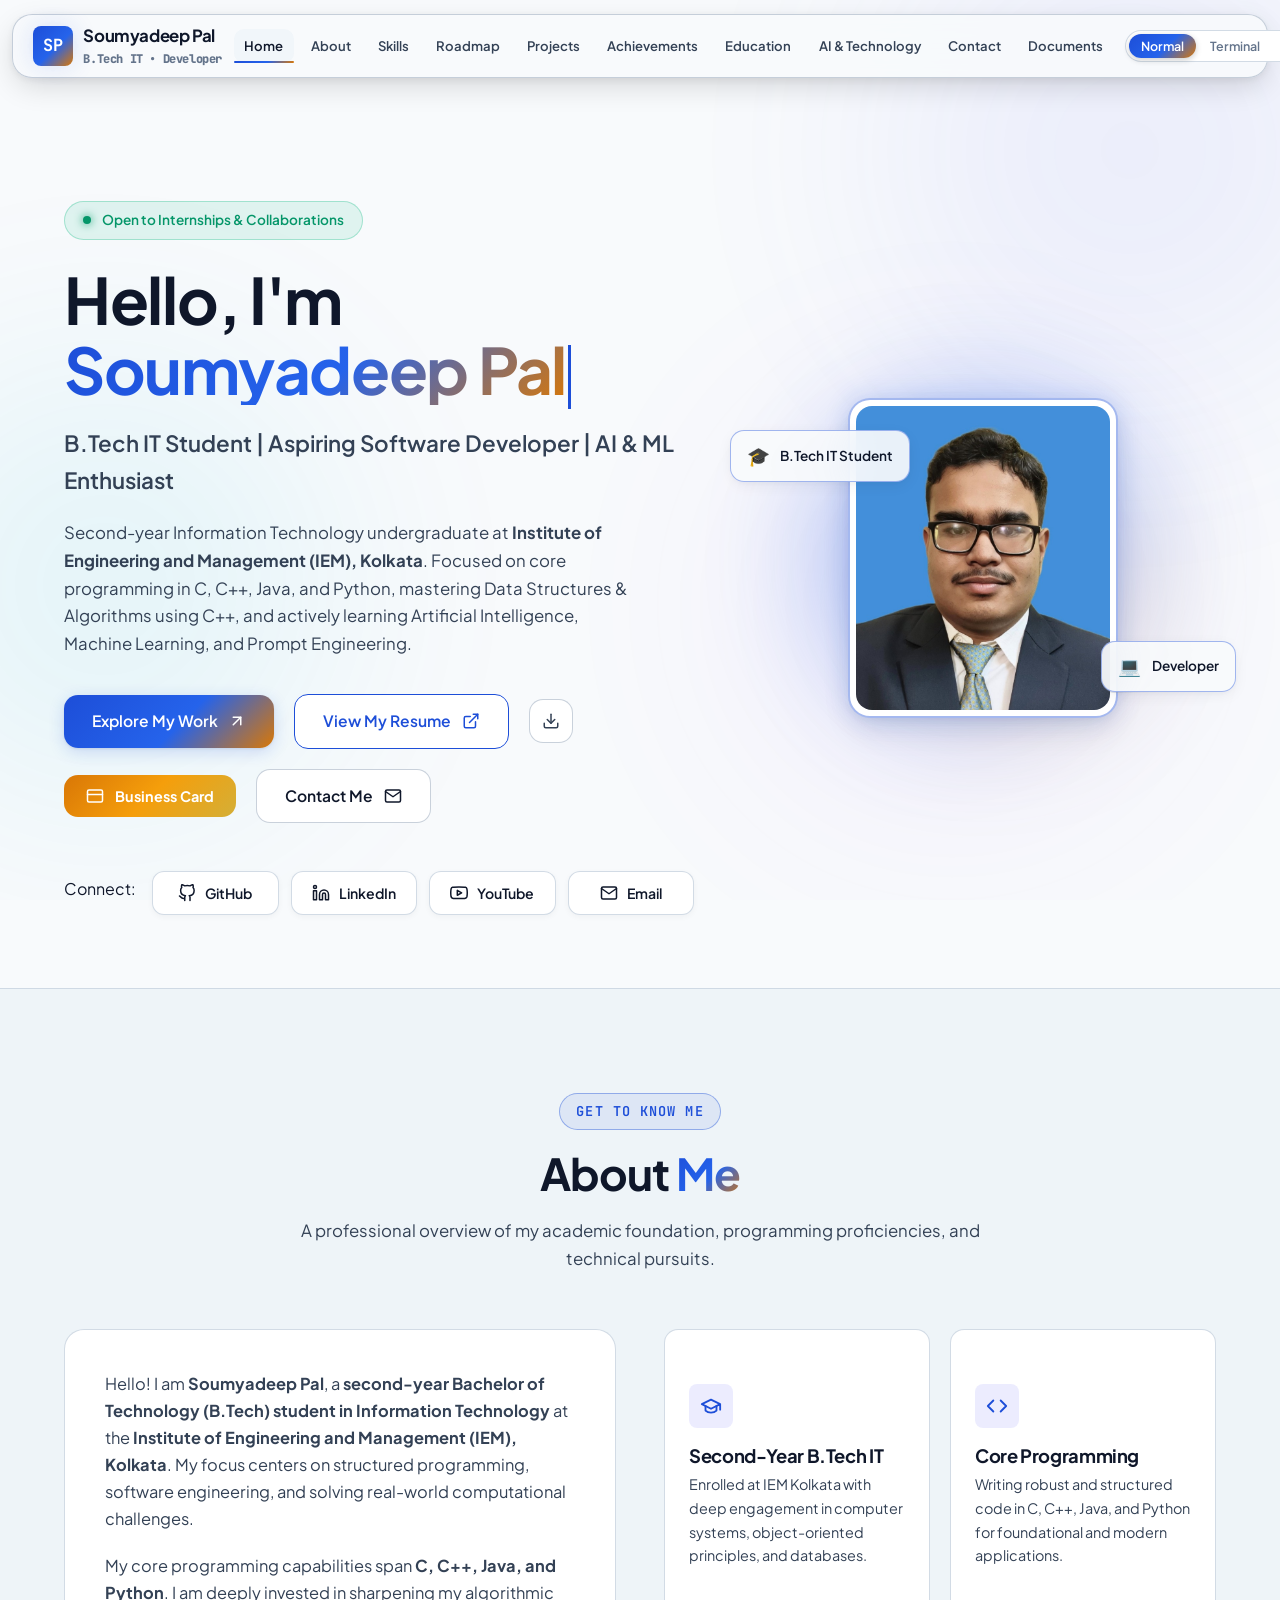
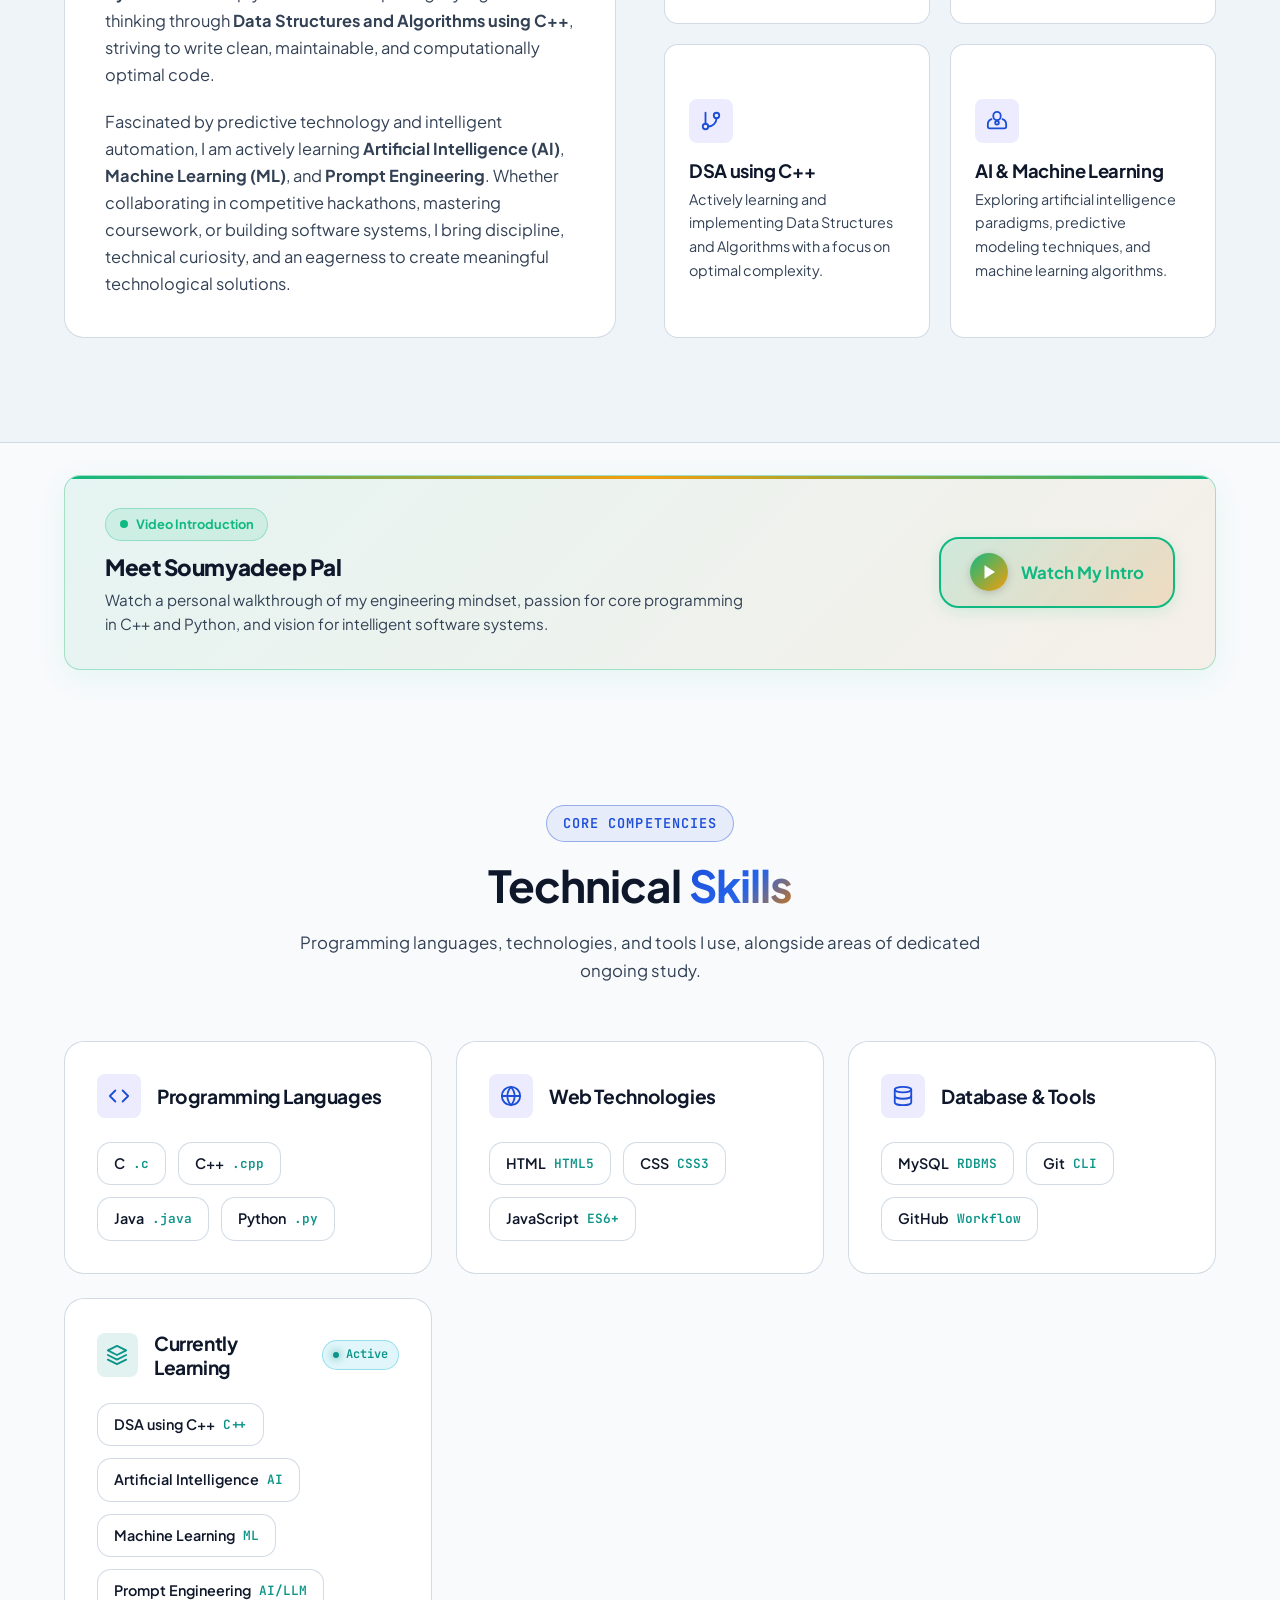
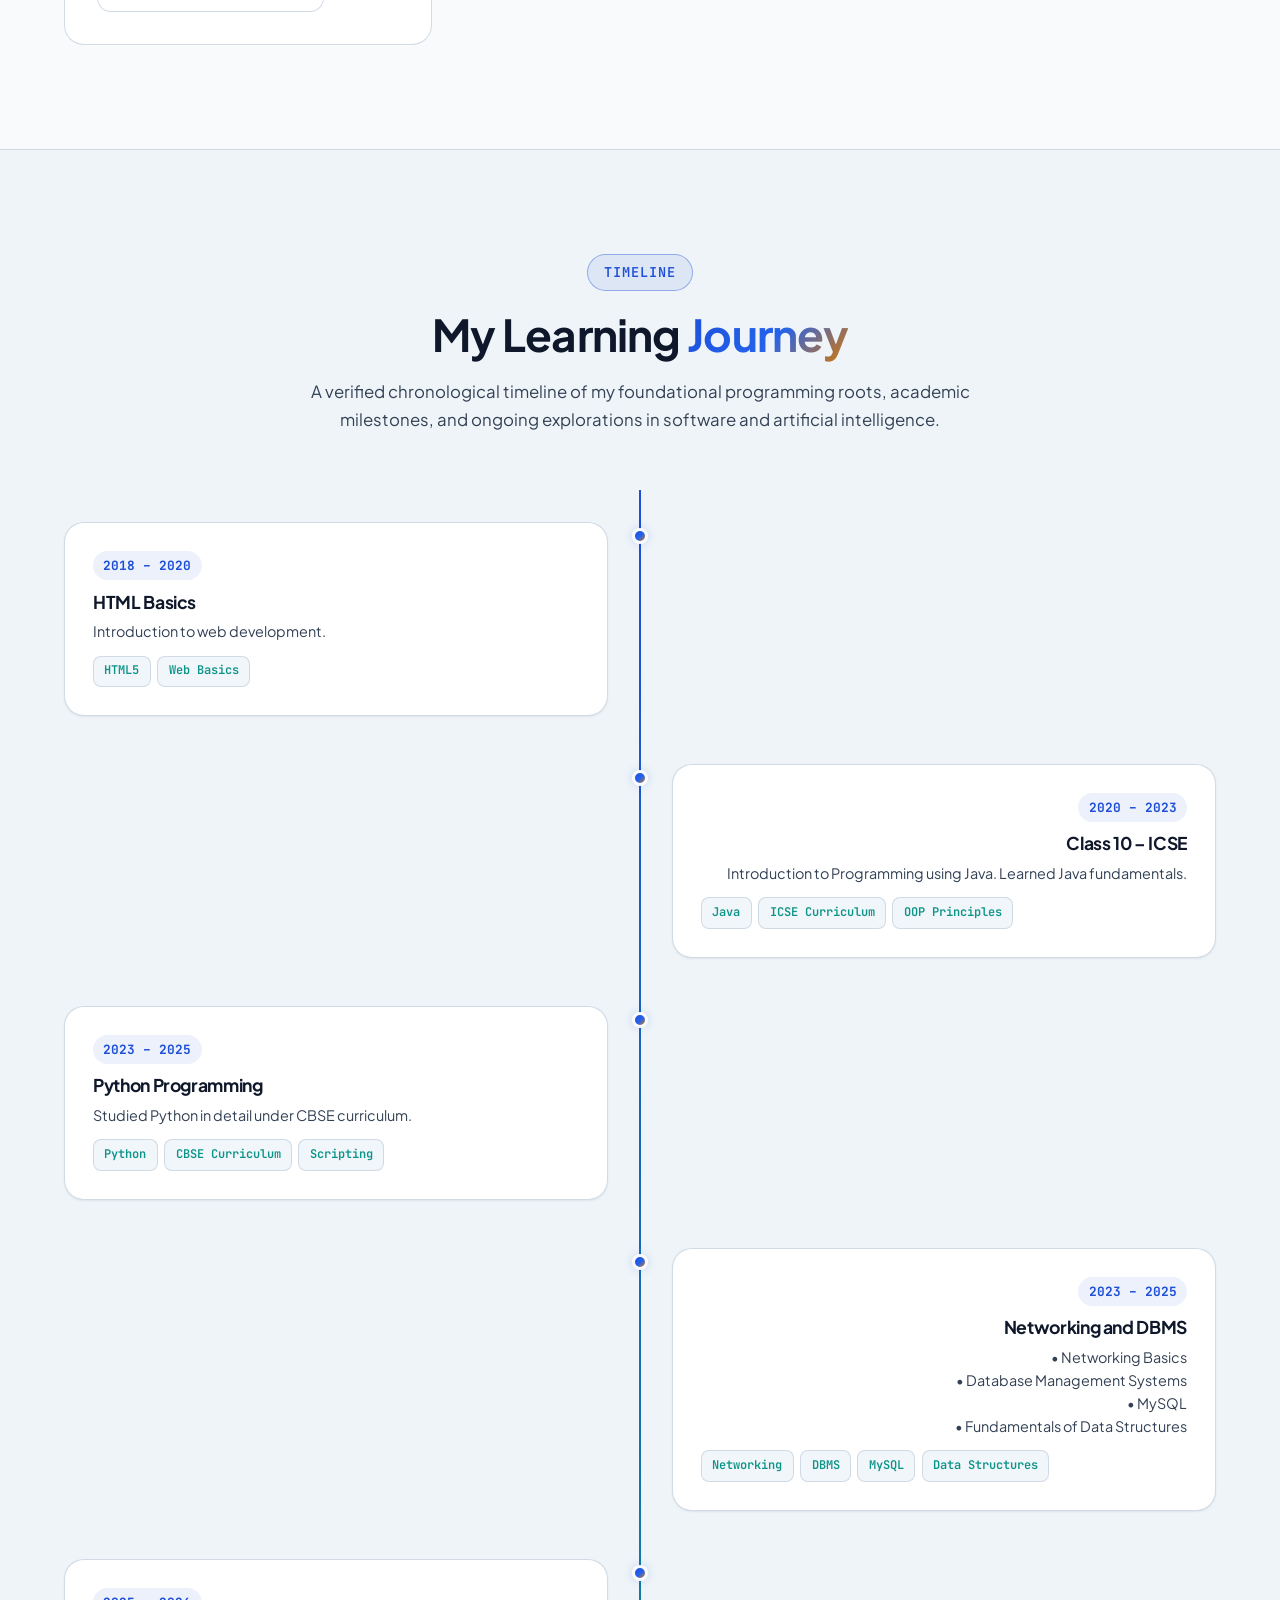
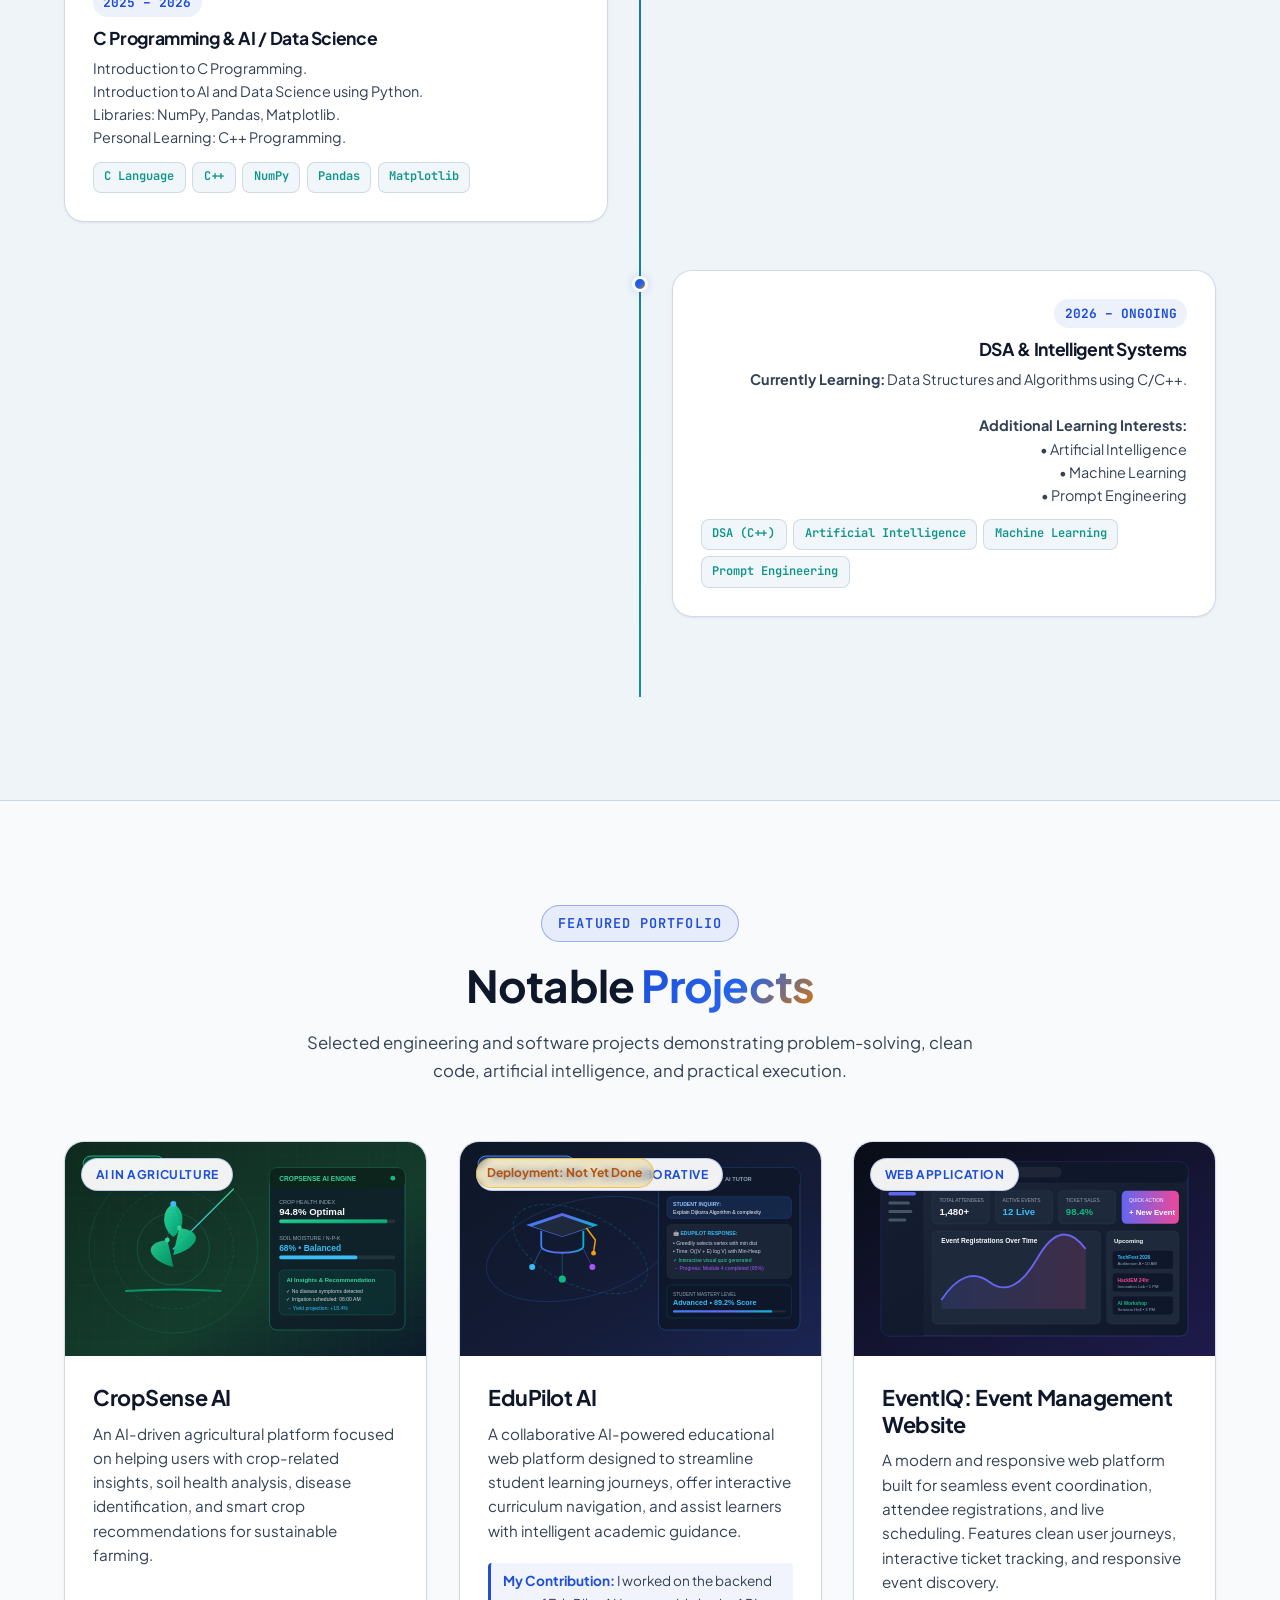
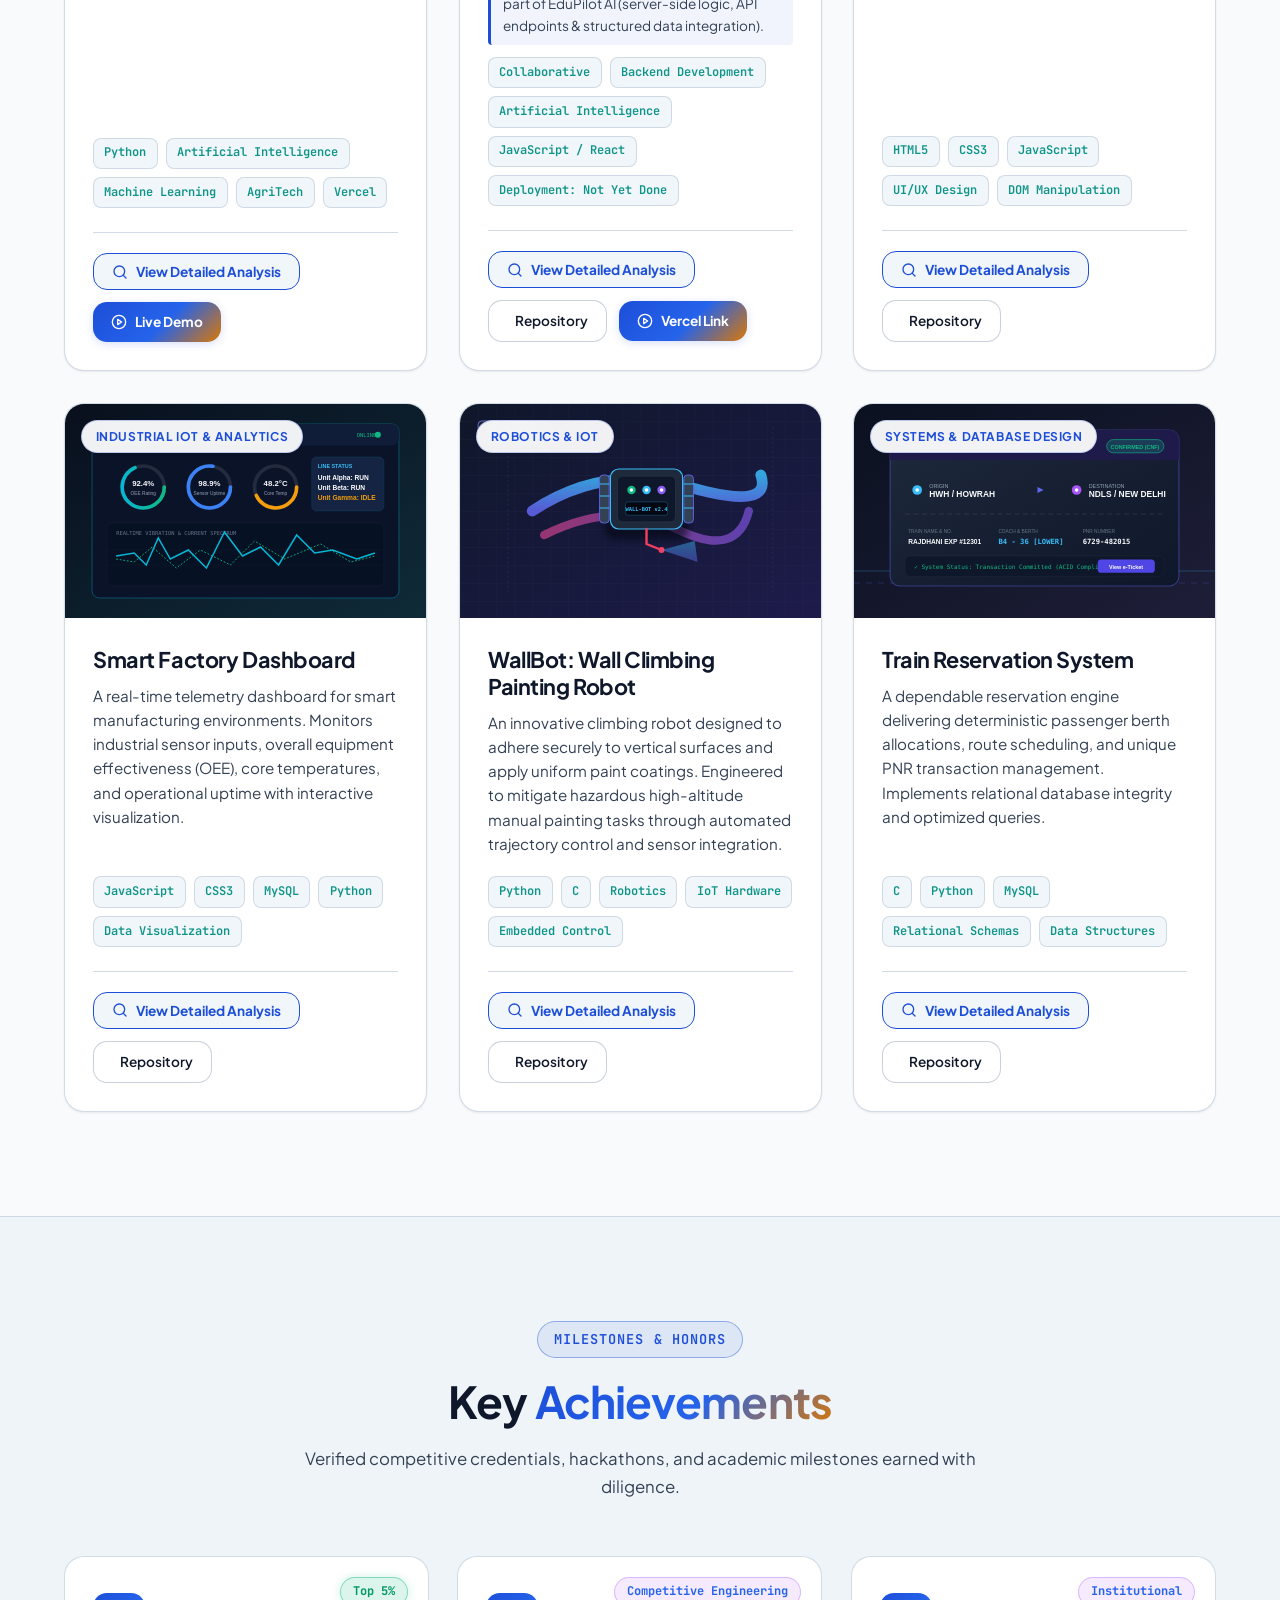
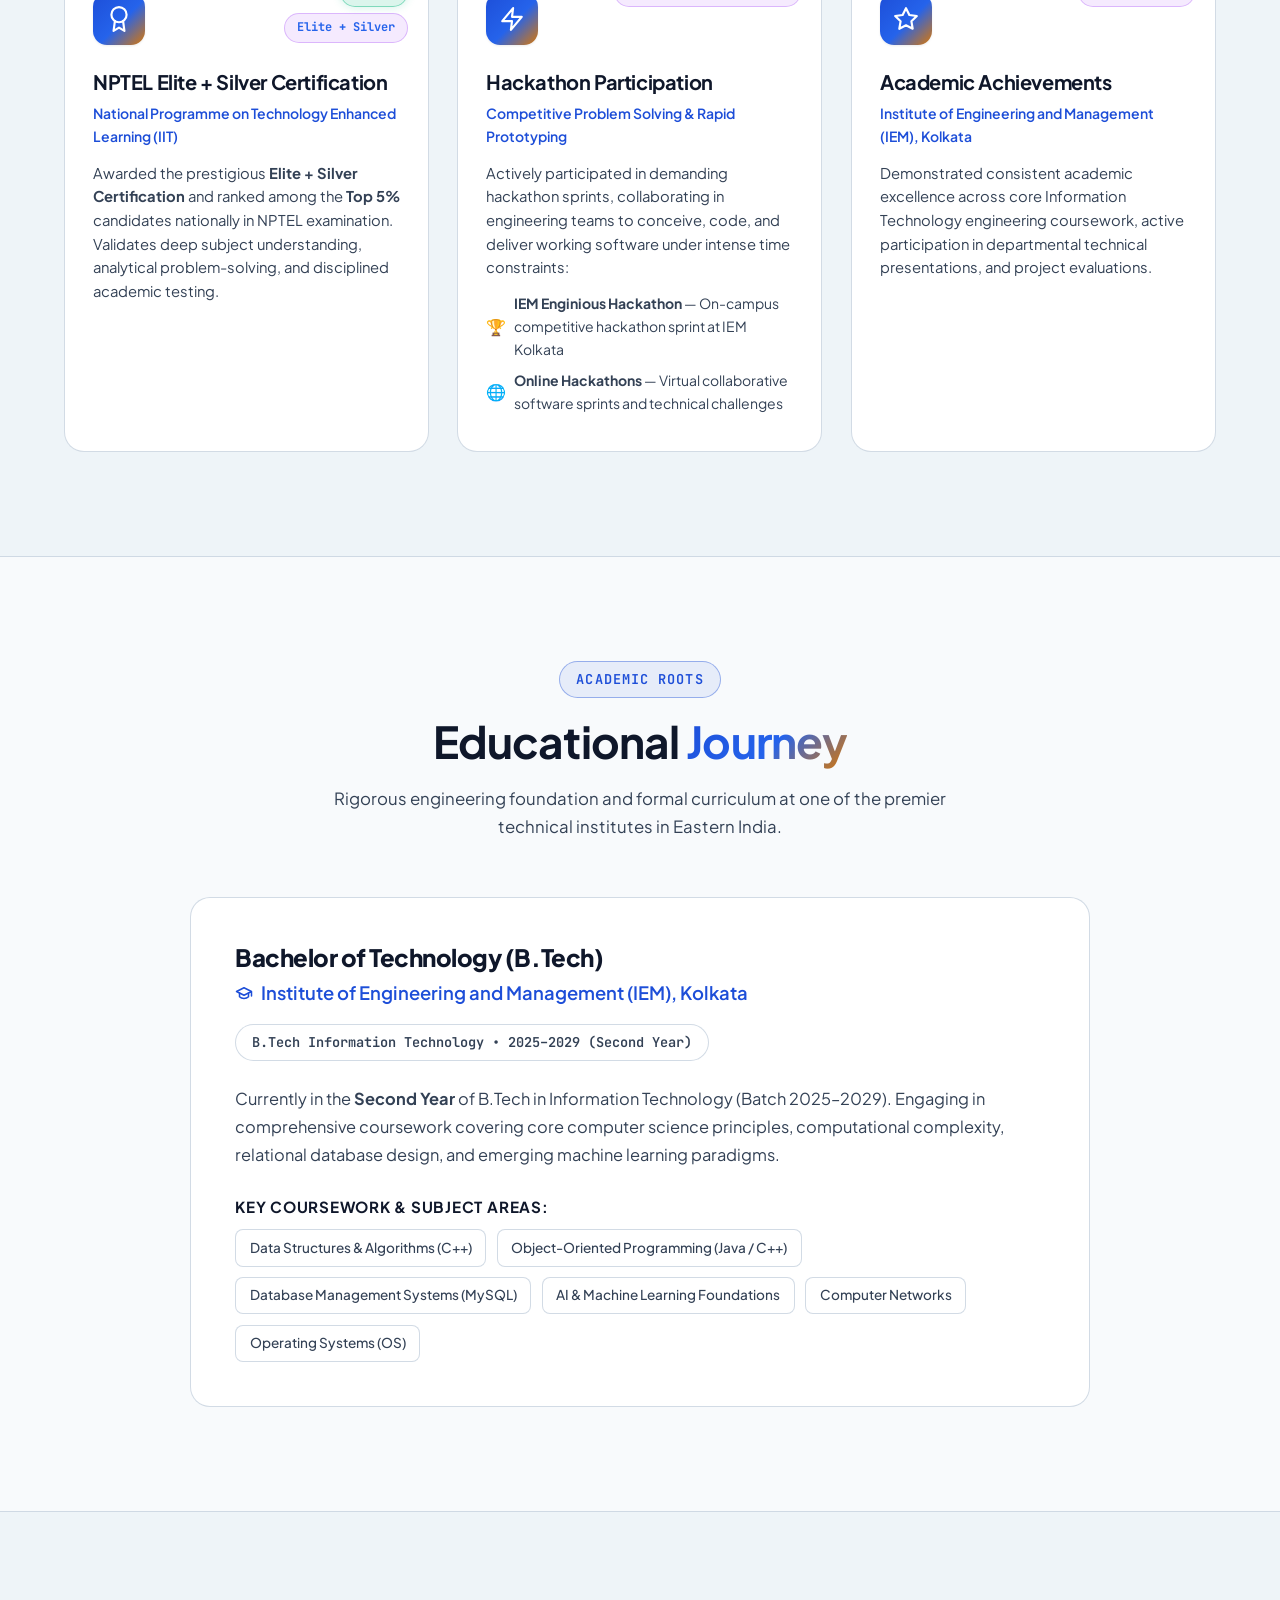
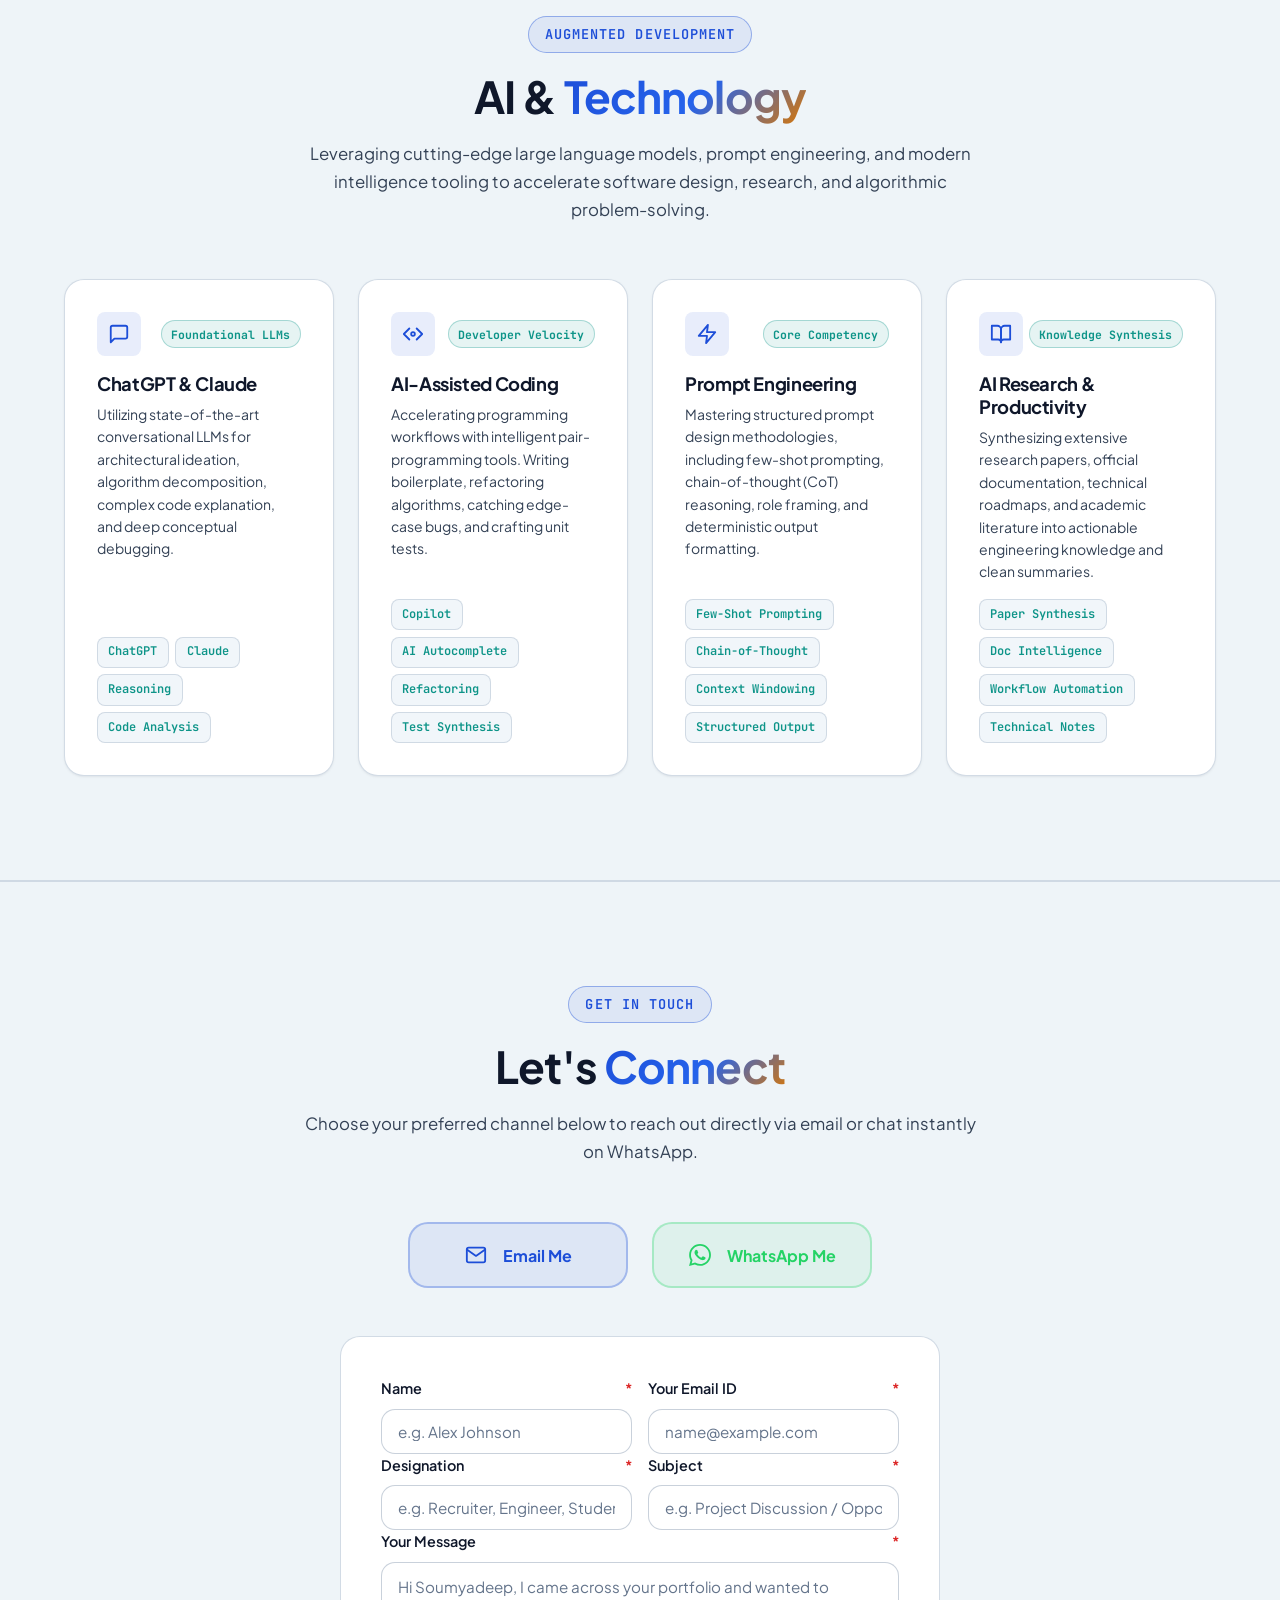
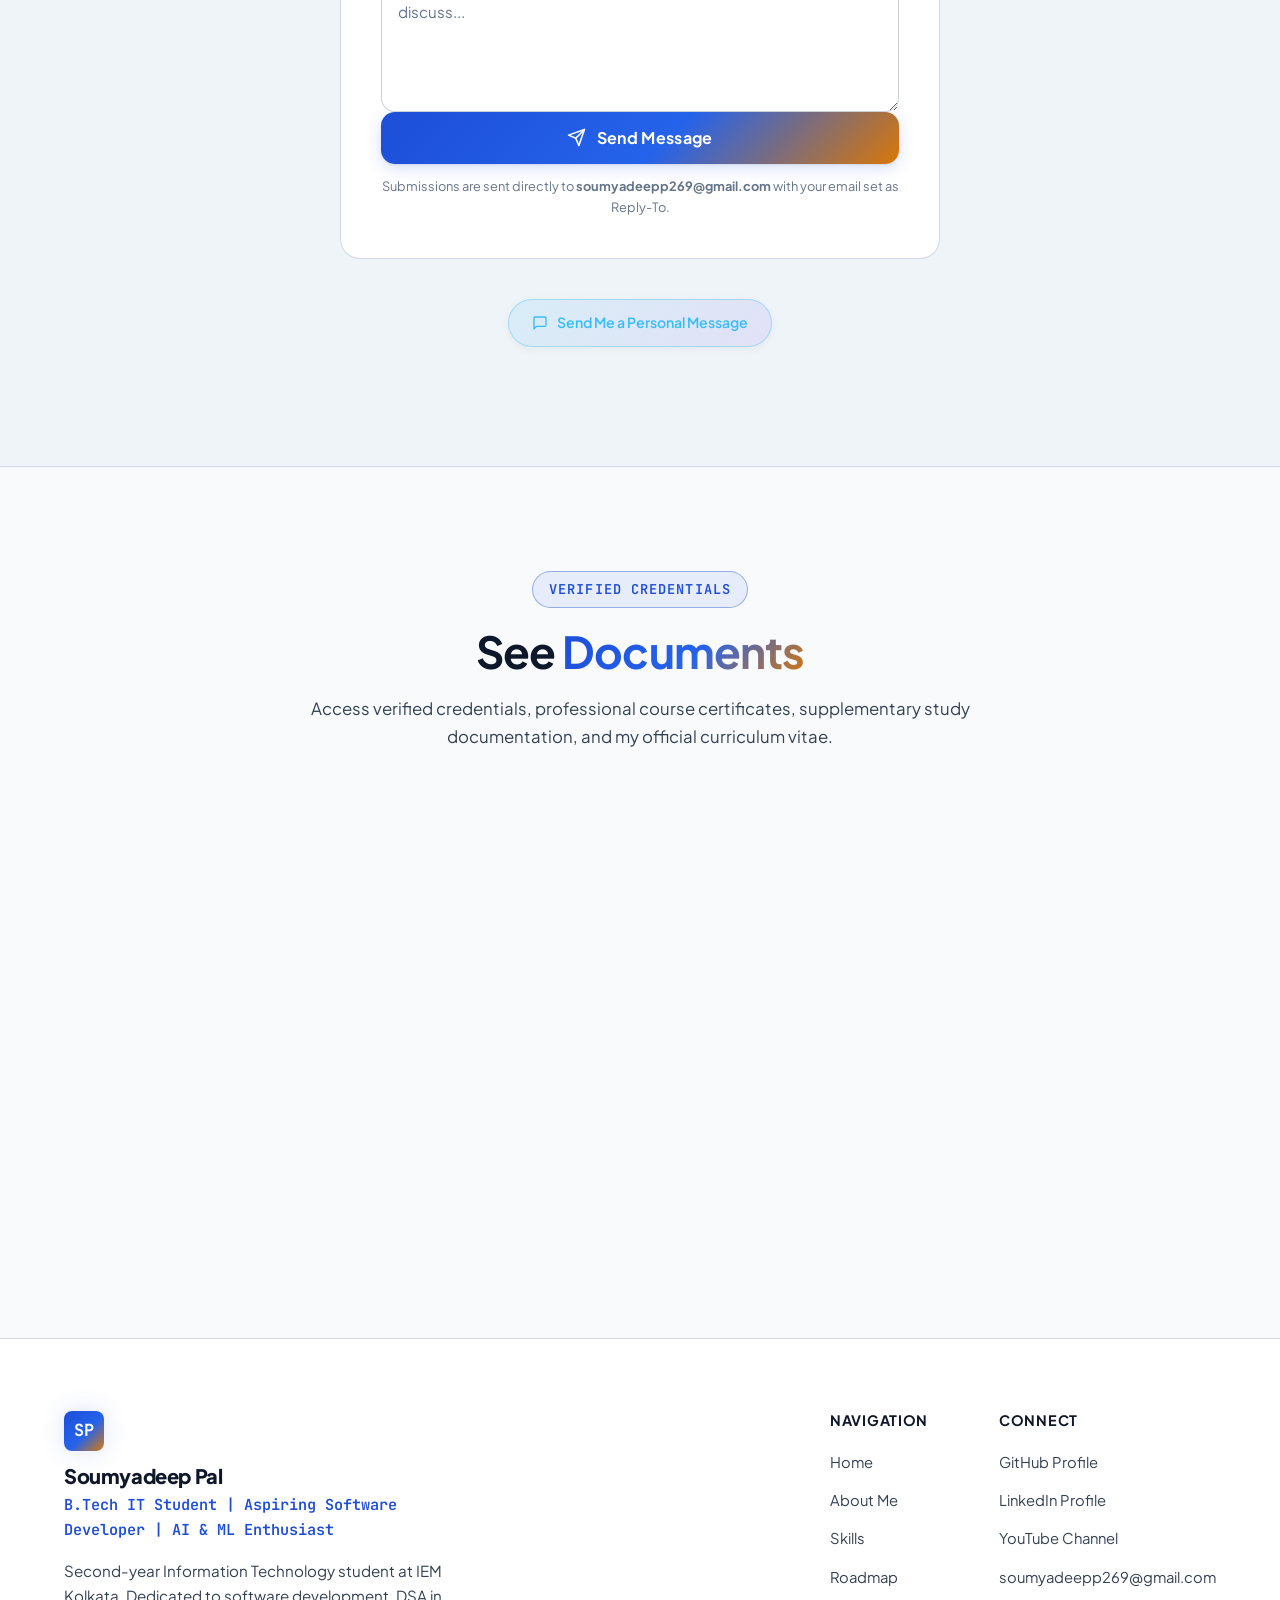
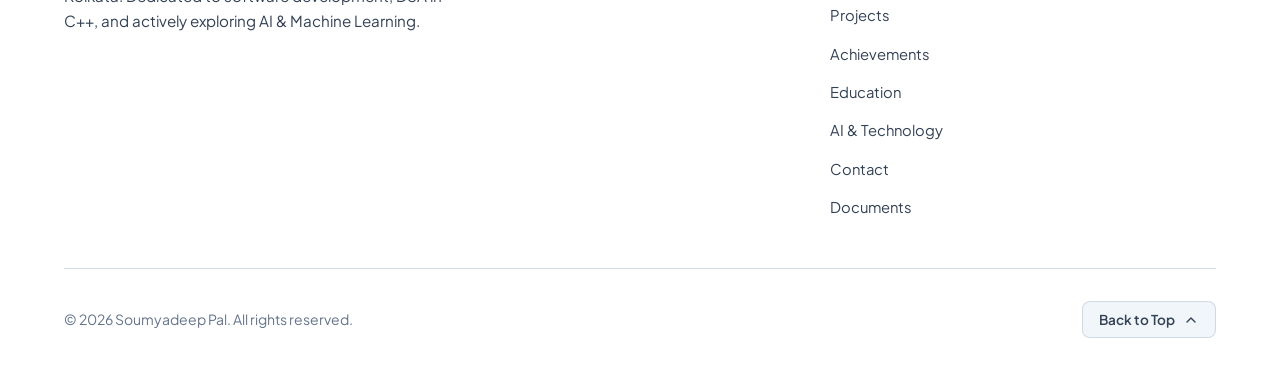
==== commit d947a0bf: "Update portfolio features" ====
--- a/portfolio/index.html
+++ b/portfolio/index.html
@@ -1199,7 +1199,7 @@
 
           <!-- OPTION 2: WhatsApp Me Panel (3 Fields) -->
           <div class="contact-panel whatsapp-panel" id="whatsapp-panel" style="display:none;">
-            <form id="whatsapp-contact-form" class="clean-form" novalidate>
+            <form id="whatsapp-contact-form" class="clean-form" novalidate onsubmit="return false;" action="https://wa.me/916291067449" method="GET" target="_blank">
               <div class="form-header-note" style="margin-bottom:1.25rem;text-align:center;">
                 <div class="whatsapp-icon-circle-sm" style="width:48px;height:48px;background:rgba(37,211,102,0.12);border-radius:50%;display:inline-flex;align-items:center;justify-content:center;color:#25d366;margin-bottom:0.5rem;">
                   <svg xmlns="http://www.w3.org/2000/svg" width="26" height="26" viewBox="0 0 24 24" fill="currentColor">
@@ -1247,6 +1247,15 @@
               </p>
             </form>
           </div>
+
+          <!-- Send Me a Personal Message CTA (Normal Mode Only) -->
+          <div class="personal-msg-container reveal">
+            <a href="personal-message.html" target="_blank" rel="noopener noreferrer" class="btn-personal-message" aria-label="Send Me a Personal Message">
+              <svg xmlns="http://www.w3.org/2000/svg" width="16" height="16" viewBox="0 0 24 24" fill="none" stroke="currentColor" stroke-width="2" stroke-linecap="round" stroke-linejoin="round">
+                <path d="M21 15a2 2 0 0 1-2 2H7l-4 4V5a2 2 0 0 1 2-2h14a2 2 0 0 1 2 2z"></path>
+              </svg>
+              <span>Send Me a Personal Message</span>
+            </a>
           </div>
         </div>
       </section>
@@ -1262,9 +1271,31 @@
             </p>
           </div>
 
-          <!-- Documents Grid populated dynamically via documentsConfig in script.js -->
+          <!-- Documents Grid -->
           <div class="documents-grid" id="documents-grid">
-            <!-- Dynamically rendered by initDocuments() -->
+            <div class="documents-coming-soon-card reveal">
+              <div class="docs-soon-icon">
+                <svg xmlns="http://www.w3.org/2000/svg" width="36" height="36" viewBox="0 0 24 24" fill="none" stroke="currentColor" stroke-width="2" stroke-linecap="round" stroke-linejoin="round">
+                  <path d="M14 2H6a2 2 0 0 0-2 2v16a2 2 0 0 0 2 2h12a2 2 0 0 0 2-2V8z"></path>
+                  <polyline points="14 2 14 8 20 8"></polyline>
+                  <line x1="12" y1="18" x2="12" y2="12"></line>
+                  <polyline points="9 15 12 12 15 15"></polyline>
+                </svg>
+              </div>
+              <div class="docs-soon-badge">Coming Soon</div>
+              <h3 class="docs-soon-title">Documents Uploading Soon</h3>
+              <p class="docs-soon-desc">
+                Verified academic transcripts, NPTEL IIT certifications, and technical credentials are being scanned and prepared for public viewing. Check back shortly or request credentials directly.
+              </p>
+              <div style="display:flex;justify-content:center;gap:0.75rem;flex-wrap:wrap;">
+                <a href="#contact" class="btn btn-primary" style="padding:0.6rem 1.4rem;font-size:0.88rem;">
+                  <span>Request via Contact</span>
+                </a>
+                <a href="personal-message.html" target="_blank" rel="noopener noreferrer" class="btn btn-secondary" style="padding:0.6rem 1.4rem;font-size:0.88rem;">
+                  <span>Send Personal Inquiry</span>
+                </a>
+              </div>
+            </div>
           </div>
         </div>
       </section>
@@ -1454,7 +1485,7 @@
          MODE 3: RECRUITER MODE (Minimal, Focused Professional View)
          ================================================================== -->
     <div id="recruiter-mode" class="mode-container" style="display: none;">
-      <div class="recruiter-container">
+      <div class="recruiter-container" style="color:#e2e8f0;">
         <!-- Recruiter Header Card -->
         <header class="recruiter-hero">
           <img src="assets/images/profile.jpg" alt="Soumyadeep Pal" class="recruiter-avatar" onerror="this.onerror=null; this.src='assets/images/profile-placeholder.svg';">
@@ -1510,7 +1541,7 @@
           <h2 class="recruiter-section-title">2. Resume / Curriculum Vitae</h2>
           <div class="recruiter-card" style="display:flex;justify-content:space-between;align-items:center;flex-wrap:wrap;gap:1.5rem;">
             <div>
-              <h3 style="font-size:1.15rem;font-weight:700;color:#0f172a;margin-bottom:0.25rem;">Official Technical Resume</h3>
+              <h3 style="font-size:1.15rem;font-weight:700;color:#f8fafc;margin-bottom:0.25rem;">Official Technical Resume</h3>
               <p style="font-size:0.9rem;color:#64748b;">Complete academic record, project summaries, core competencies, and verified credentials.</p>
             </div>
             <div style="display:flex;gap:0.75rem;flex-wrap:wrap;">
@@ -1527,8 +1558,8 @@
             <!-- Recruiter Project 1: CropSense AI -->
             <div class="recruiter-card">
               <span class="project-category-tag" style="font-size:0.75rem;">AI in Agriculture</span>
-              <h3 style="font-size:1.25rem;font-weight:800;color:#0f172a;margin:0.5rem 0;">CropSense AI</h3>
-              <p style="font-size:0.9rem;color:#475569;margin-bottom:1rem;line-height:1.6;">
+              <h3 style="font-size:1.25rem;font-weight:800;color:#f8fafc;margin:0.5rem 0;">CropSense AI</h3>
+              <p style="font-size:0.9rem;color:#94a3b8;margin-bottom:1rem;line-height:1.6;">
                 AI agricultural platform for automated crop disease diagnosis, soil health analysis, and region-specific crop recommendations. Deployed on Vercel.
               </p>
               <div style="display:flex;flex-wrap:wrap;gap:0.35rem;margin-bottom:1.25rem;">
@@ -1552,8 +1583,8 @@
                 <span class="project-category-tag" style="font-size:0.75rem;">AI Education &bull; Collaborative</span>
                 <span style="display:inline-block;padding:0.2rem 0.6rem;background:rgba(234,179,8,0.15);color:#b45309;border:1px solid rgba(234,179,8,0.4);border-radius:9999px;font-size:0.75rem;font-weight:700;">Deployment: Not Yet Done</span>
               </div>
-              <h3 style="font-size:1.25rem;font-weight:800;color:#0f172a;margin:0.25rem 0 0.5rem;">EduPilot AI</h3>
-              <p style="font-size:0.9rem;color:#475569;margin-bottom:0.6rem;line-height:1.6;">
+              <h3 style="font-size:1.25rem;font-weight:800;color:#f8fafc;margin:0.25rem 0 0.5rem;">EduPilot AI</h3>
+              <p style="font-size:0.9rem;color:#94a3b8;margin-bottom:0.6rem;line-height:1.6;">
                 Collaborative AI education platform offering personalized curriculum navigation, dynamic progress tracking, and smart academic assistance.
               </p>
               <p style="font-size:0.85rem;color:#1d4ed8;font-weight:600;margin-bottom:0.85rem;">
@@ -1582,8 +1613,8 @@
             <!-- Recruiter Project 3: EventIQ -->
             <div class="recruiter-card">
               <span class="project-category-tag" style="font-size:0.75rem;">Web Application</span>
-              <h3 style="font-size:1.25rem;font-weight:800;color:#0f172a;margin:0.5rem 0;">EventIQ</h3>
-              <p style="font-size:0.9rem;color:#475569;margin-bottom:1rem;line-height:1.6;">
+              <h3 style="font-size:1.25rem;font-weight:800;color:#f8fafc;margin:0.5rem 0;">EventIQ</h3>
+              <p style="font-size:0.9rem;color:#94a3b8;margin-bottom:1rem;line-height:1.6;">
                 Modern event management web platform for attendee coordination, dynamic schedule exploration, and interactive ticket tracking.
               </p>
               <div style="display:flex;flex-wrap:wrap;gap:0.35rem;margin-bottom:1.25rem;">
@@ -1604,8 +1635,8 @@
             <!-- Recruiter Project 4: Smart Factory Dashboard -->
             <div class="recruiter-card">
               <span class="project-category-tag" style="font-size:0.75rem;">Industrial IoT &amp; Analytics</span>
-              <h3 style="font-size:1.25rem;font-weight:800;color:#0f172a;margin:0.5rem 0;">Smart Factory Dashboard</h3>
-              <p style="font-size:0.9rem;color:#475569;margin-bottom:1rem;line-height:1.6;">
+              <h3 style="font-size:1.25rem;font-weight:800;color:#f8fafc;margin:0.5rem 0;">Smart Factory Dashboard</h3>
+              <p style="font-size:0.9rem;color:#94a3b8;margin-bottom:1rem;line-height:1.6;">
                 Real-time industrial telemetry dashboard for monitoring OEE, temperature feeds, and manufacturing uptime with interactive visualization.
               </p>
               <div style="display:flex;flex-wrap:wrap;gap:0.35rem;margin-bottom:1.25rem;">
@@ -1626,8 +1657,8 @@
             <!-- Recruiter Project 5: WallBot -->
             <div class="recruiter-card">
               <span class="project-category-tag" style="font-size:0.75rem;">Robotics &amp; IoT</span>
-              <h3 style="font-size:1.25rem;font-weight:800;color:#0f172a;margin:0.5rem 0;">WallBot: Painting Robot</h3>
-              <p style="font-size:0.9rem;color:#475569;margin-bottom:1rem;line-height:1.6;">
+              <h3 style="font-size:1.25rem;font-weight:800;color:#f8fafc;margin:0.5rem 0;">WallBot: Painting Robot</h3>
+              <p style="font-size:0.9rem;color:#94a3b8;margin-bottom:1rem;line-height:1.6;">
                 Wall-climbing robotic system adhering to vertical surfaces to automate high-altitude paint applications with sensor-driven controls.
               </p>
               <div style="display:flex;flex-wrap:wrap;gap:0.35rem;margin-bottom:1.25rem;">
@@ -1648,8 +1679,8 @@
             <!-- Recruiter Project 6: Train Reservation System -->
             <div class="recruiter-card">
               <span class="project-category-tag" style="font-size:0.75rem;">Systems &amp; Database Design</span>
-              <h3 style="font-size:1.25rem;font-weight:800;color:#0f172a;margin:0.5rem 0;">Train Reservation System</h3>
-              <p style="font-size:0.9rem;color:#475569;margin-bottom:1rem;line-height:1.6;">
+              <h3 style="font-size:1.25rem;font-weight:800;color:#f8fafc;margin:0.5rem 0;">Train Reservation System</h3>
+              <p style="font-size:0.9rem;color:#94a3b8;margin-bottom:1rem;line-height:1.6;">
                 Deterministic berth allocation engine with PNR transaction management, route scheduling, and ACID relational database integrity.
               </p>
               <div style="display:flex;flex-wrap:wrap;gap:0.35rem;margin-bottom:1.25rem;">
@@ -1675,12 +1706,12 @@
           <div class="recruiter-card">
             <div style="display:flex;justify-content:space-between;align-items:flex-start;flex-wrap:wrap;gap:1rem;margin-bottom:0.75rem;">
               <div>
-                <h3 style="font-size:1.2rem;font-weight:800;color:#0f172a;">Bachelor of Technology (B.Tech) — Information Technology</h3>
+                <h3 style="font-size:1.2rem;font-weight:800;color:#f8fafc;">Bachelor of Technology (B.Tech) — Information Technology</h3>
                 <p style="color:#1d4ed8;font-weight:600;">Institute of Engineering and Management (IEM), Kolkata</p>
               </div>
               <span class="achievement-badge-pill" style="margin:0;">2025 – 2029 (Second Year)</span>
             </div>
-            <p style="font-size:0.92rem;color:#475569;line-height:1.65;">
+            <p style="font-size:0.92rem;color:#94a3b8;line-height:1.65;">
               Second-year undergraduate. Core subjects include Data Structures &amp; Algorithms, Object-Oriented Programming, Database Management Systems (MySQL), Computer Organization &amp; Architecture, and Operating Systems.
             </p>
           </div>
@@ -1692,13 +1723,13 @@
           <div class="recruiter-card">
             <ul style="list-style:none;padding:0;margin:0;display:flex;flex-direction:column;gap:1.25rem;">
               <li style="border-left:3px solid #1d4ed8;padding-left:1rem;">
-                <h4 style="font-size:1.05rem;font-weight:700;color:#0f172a;margin-bottom:0.25rem;">NPTEL Elite + Silver Certification (Top 5% Nationally)</h4>
-                <p style="font-size:0.9rem;color:#475569;">Ranked in the top 5% nationally in rigorous NPTEL certification examination conducted by IIT.</p>
+                <h4 style="font-size:1.05rem;font-weight:700;color:#f8fafc;margin-bottom:0.25rem;">NPTEL Elite + Silver Certification (Top 5% Nationally)</h4>
+                <p style="font-size:0.9rem;color:#94a3b8;">Ranked in the top 5% nationally in rigorous NPTEL certification examination conducted by IIT.</p>
               </li>
               <li style="border-left:3px solid #1d4ed8;padding-left:1rem;">
-                <h4 style="font-size:1.05rem;font-weight:700;color:#0f172a;margin-bottom:0.25rem;">Hackathons &amp; Competitive Engineering Sprints</h4>
-                <p style="font-size:0.9rem;color:#475569;margin-bottom:0.5rem;">Collaborative participant in rapid prototyping hackathons delivering software solutions under real-time deadline constraints:</p>
-                <ul style="list-style:disc;padding-left:1.25rem;font-size:0.88rem;color:#334155;line-height:1.6;display:flex;flex-direction:column;gap:0.25rem;">
+                <h4 style="font-size:1.05rem;font-weight:700;color:#f8fafc;margin-bottom:0.25rem;">Hackathons &amp; Competitive Engineering Sprints</h4>
+                <p style="font-size:0.9rem;color:#94a3b8;margin-bottom:0.5rem;">Collaborative participant in rapid prototyping hackathons delivering software solutions under real-time deadline constraints:</p>
+                <ul style="list-style:disc;padding-left:1.25rem;font-size:0.88rem;color:#cbd5e1;line-height:1.6;display:flex;flex-direction:column;gap:0.25rem;">
                   <li><strong>IEM Enginious Hackathon</strong> &mdash; On-campus competitive engineering sprint at IEM Kolkata</li>
                   <li><strong>Online Hackathons</strong> &mdash; Virtual technical problem-solving and rapid prototyping hackathons</li>
                 </ul>
@@ -1714,19 +1745,19 @@
             <div style="display:grid;grid-template-columns:repeat(auto-fit,minmax(240px,1fr));gap:1.5rem;">
               <div>
                 <h4 style="font-size:0.95rem;font-weight:700;color:#1d4ed8;margin-bottom:0.4rem;">Programming Languages</h4>
-                <p style="font-size:0.9rem;color:#334155;">C, C++, Java, Python, JavaScript (ES6+)</p>
+                <p style="font-size:0.9rem;color:#cbd5e1;">C, C++, Java, Python, JavaScript (ES6+)</p>
               </div>
               <div>
                 <h4 style="font-size:0.95rem;font-weight:700;color:#1d4ed8;margin-bottom:0.4rem;">Core Computer Science</h4>
-                <p style="font-size:0.9rem;color:#334155;">Data Structures &amp; Algorithms (C++), Object-Oriented Programming, DBMS</p>
+                <p style="font-size:0.9rem;color:#cbd5e1;">Data Structures &amp; Algorithms (C++), Object-Oriented Programming, DBMS</p>
               </div>
               <div>
                 <h4 style="font-size:0.95rem;font-weight:700;color:#1d4ed8;margin-bottom:0.4rem;">Web &amp; Database</h4>
-                <p style="font-size:0.9rem;color:#334155;">HTML5, CSS3, Vanilla JS, MySQL, Relational Database Modeling</p>
+                <p style="font-size:0.9rem;color:#cbd5e1;">HTML5, CSS3, Vanilla JS, MySQL, Relational Database Modeling</p>
               </div>
               <div>
                 <h4 style="font-size:0.95rem;font-weight:700;color:#1d4ed8;margin-bottom:0.4rem;">AI &amp; Developer Tools</h4>
-                <p style="font-size:0.9rem;color:#334155;">Prompt Engineering, AI/ML Concepts, NumPy, Pandas, Matplotlib, Git &amp; GitHub, VS Code</p>
+                <p style="font-size:0.9rem;color:#cbd5e1;">Prompt Engineering, AI/ML Concepts, NumPy, Pandas, Matplotlib, Git &amp; GitHub, VS Code</p>
               </div>
             </div>
           </div>
--- a/portfolio/css/style-extension.css
+++ b/portfolio/css/style-extension.css
@@ -2055,3 +2055,301 @@
   padding: 2.5rem;
   text-align: left;
 }
+
+/* ==========================================================================
+   STRICT THREE-MODE SEPARATION (Replace View, No Appending, True Screen Isolation)
+   ========================================================================== */
+.mode-container {
+  display: none !important;
+}
+
+.mode-container.active {
+  display: block !important;
+}
+
+html[data-active-mode="normal"] #normal-mode,
+html:not([data-active-mode]) #normal-mode {
+  display: block !important;
+}
+
+html[data-active-mode="terminal"] #terminal-mode {
+  display: block !important;
+}
+
+html[data-active-mode="recruiter"] #recruiter-mode {
+  display: block !important;
+}
+
+/* Hide normal section anchor links in Terminal & Recruiter modes */
+html[data-active-mode="terminal"] .nav-links,
+html[data-active-mode="recruiter"] .nav-links,
+html[data-active-mode="terminal"] .mobile-toggle-btn,
+html[data-active-mode="recruiter"] .mobile-toggle-btn {
+  display: none !important;
+}
+
+/* Hide theme toggle in recruiter mode */
+html[data-active-mode="recruiter"] #theme-toggle-btn,
+[data-active-mode="recruiter"] #theme-toggle-btn {
+  display: none !important;
+}
+
+/* ==========================================================================
+   RECRUITER MODE: DARK / BLACK DEFAULT APPEARANCE
+   Black/deep navy background, professional white typography, blue/gold accents
+   ========================================================================== */
+#recruiter-mode {
+  background: #070a13 !important;
+  color: #f1f5f9 !important;
+  min-height: 100vh;
+}
+
+#recruiter-mode .recruiter-hero {
+  background: #0f172a !important;
+  border: 1px solid rgba(255, 255, 255, 0.08);
+  box-shadow: 0 10px 30px rgba(0, 0, 0, 0.5) !important;
+}
+
+#recruiter-mode .recruiter-name {
+  color: #ffffff !important;
+}
+
+#recruiter-mode .recruiter-title {
+  color: #38bdf8 !important;
+}
+
+#recruiter-mode .recruiter-subtitle {
+  color: #94a3b8 !important;
+}
+
+#recruiter-mode .recruiter-avatar {
+  border-color: #38bdf8 !important;
+  box-shadow: 0 0 20px rgba(56, 189, 248, 0.25);
+}
+
+#recruiter-mode .rec-btn-primary {
+  background: linear-gradient(135deg, #1d4ed8, #2563eb) !important;
+  color: #ffffff !important;
+  border: 1px solid #3b82f6 !important;
+}
+
+#recruiter-mode .rec-btn-primary:hover {
+  background: linear-gradient(135deg, #2563eb, #1d4ed8) !important;
+  box-shadow: 0 6px 20px rgba(37, 99, 235, 0.4) !important;
+}
+
+#recruiter-mode .rec-btn-secondary {
+  background: rgba(255, 255, 255, 0.04) !important;
+  color: #fbbf24 !important;
+  border: 1.5px solid #d97706 !important;
+}
+
+#recruiter-mode .rec-btn-secondary:hover {
+  background: rgba(245, 158, 11, 0.12) !important;
+  color: #fef08a !important;
+  border-color: #f59e0b !important;
+}
+
+#recruiter-mode .rec-card,
+#recruiter-mode .recruiter-card {
+  background: #0f172a !important;
+  border: 1px solid rgba(255, 255, 255, 0.08) !important;
+  box-shadow: 0 4px 20px rgba(0, 0, 0, 0.35) !important;
+  color: #cbd5e1 !important;
+}
+
+#recruiter-mode .rec-section-title,
+#recruiter-mode .recruiter-section-title {
+  color: #ffffff !important;
+  border-bottom: 2px solid rgba(56, 189, 248, 0.2) !important;
+}
+
+#recruiter-mode .rec-section-title::before,
+#recruiter-mode .recruiter-section-title::before {
+  background: #38bdf8 !important;
+}
+
+#recruiter-mode h3,
+#recruiter-mode h4 {
+  color: #f8fafc !important;
+}
+
+#recruiter-mode p {
+  color: #94a3b8 !important;
+}
+
+#recruiter-mode .rec-skill-group,
+#recruiter-mode .rec-project-card {
+  background: #1e293b !important;
+  border-color: rgba(255, 255, 255, 0.06) !important;
+}
+
+#recruiter-mode .rec-skill-group-title {
+  color: #38bdf8 !important;
+}
+
+#recruiter-mode .rec-skill-tag {
+  background: #0f172a !important;
+  border-color: rgba(255, 255, 255, 0.1) !important;
+  color: #e2e8f0 !important;
+}
+
+#recruiter-mode .rec-skill-tag:hover {
+  border-color: #fbbf24 !important;
+  color: #fbbf24 !important;
+}
+
+#recruiter-mode .tech-tag {
+  background: rgba(56, 189, 248, 0.1) !important;
+  color: #38bdf8 !important;
+  border: 1px solid rgba(56, 189, 248, 0.25) !important;
+}
+
+#recruiter-mode .project-category-tag {
+  background: rgba(245, 158, 11, 0.12) !important;
+  color: #fbbf24 !important;
+  border: 1px solid rgba(245, 158, 11, 0.3) !important;
+}
+
+#recruiter-mode .achievement-badge-pill {
+  background: rgba(56, 189, 248, 0.12) !important;
+  color: #38bdf8 !important;
+  border: 1px solid rgba(56, 189, 248, 0.3) !important;
+}
+
+#recruiter-mode .btn-project-analysis {
+  background: rgba(56, 189, 248, 0.12) !important;
+  color: #38bdf8 !important;
+  border: 1px solid rgba(56, 189, 248, 0.3) !important;
+}
+
+#recruiter-mode .btn-project-analysis:hover {
+  background: #38bdf8 !important;
+  color: #0f172a !important;
+}
+
+#recruiter-mode .btn-project-github {
+  background: rgba(255, 255, 255, 0.06) !important;
+  color: #e2e8f0 !important;
+  border: 1px solid rgba(255, 255, 255, 0.15) !important;
+}
+
+#recruiter-mode .btn-project-github:hover {
+  background: rgba(255, 255, 255, 0.12) !important;
+  color: #ffffff !important;
+}
+
+#recruiter-mode .btn-project-demo {
+  background: rgba(245, 158, 11, 0.12) !important;
+  color: #fbbf24 !important;
+  border: 1px solid rgba(245, 158, 11, 0.35) !important;
+}
+
+#recruiter-mode .btn-project-demo:hover {
+  background: #f59e0b !important;
+  color: #0f172a !important;
+}
+
+/* ==========================================================================
+   SEE DOCUMENTS: COMING SOON DESIGN
+   ========================================================================== */
+.documents-coming-soon-card {
+  max-width: 650px;
+  margin: 0 auto;
+  background: var(--bg-card);
+  border: 1.5px dashed var(--border-subtle);
+  border-radius: var(--radius-xl, 16px);
+  padding: 3rem 2rem;
+  text-align: center;
+  box-shadow: 0 4px 20px rgba(0, 0, 0, 0.08);
+  position: relative;
+  overflow: hidden;
+}
+
+.documents-coming-soon-card::before {
+  content: '';
+  position: absolute;
+  top: 0;
+  left: 0;
+  right: 0;
+  height: 3px;
+  background: linear-gradient(90deg, #38bdf8, #818cf8, #fbbf24);
+}
+
+.docs-soon-icon {
+  width: 72px;
+  height: 72px;
+  border-radius: 50%;
+  background: rgba(56, 189, 248, 0.12);
+  border: 1px solid rgba(56, 189, 248, 0.3);
+  display: flex;
+  align-items: center;
+  justify-content: center;
+  margin: 0 auto 1.5rem;
+  color: #38bdf8;
+}
+
+.docs-soon-badge {
+  display: inline-flex;
+  align-items: center;
+  gap: 0.4rem;
+  padding: 0.3rem 0.85rem;
+  background: rgba(245, 158, 11, 0.12);
+  border: 1px solid rgba(245, 158, 11, 0.3);
+  border-radius: 9999px;
+  color: #fbbf24;
+  font-size: 0.78rem;
+  font-weight: 700;
+  text-transform: uppercase;
+  letter-spacing: 0.05em;
+  margin-bottom: 0.75rem;
+}
+
+.docs-soon-title {
+  font-size: 1.75rem;
+  font-weight: 800;
+  color: var(--text-primary);
+  margin-bottom: 0.75rem;
+}
+
+.docs-soon-desc {
+  font-size: 0.95rem;
+  color: var(--text-secondary);
+  line-height: 1.6;
+  max-width: 480px;
+  margin: 0 auto 1.5rem;
+}
+
+/* ==========================================================================
+   PERSONAL MESSAGE BUTTON (NORMAL MODE BOTTOM)
+   ========================================================================== */
+.personal-msg-container {
+  display: flex;
+  justify-content: center;
+  margin: 2.5rem 0 1rem;
+}
+
+.btn-personal-message {
+  display: inline-flex;
+  align-items: center;
+  gap: 0.6rem;
+  padding: 0.7rem 1.4rem;
+  background: linear-gradient(135deg, rgba(56, 189, 248, 0.12) 0%, rgba(139, 92, 246, 0.12) 100%);
+  border: 1.5px solid rgba(56, 189, 248, 0.35);
+  border-radius: var(--radius-full, 9999px);
+  color: #38bdf8;
+  font-size: 0.88rem;
+  font-weight: 600;
+  text-decoration: none;
+  cursor: pointer;
+  transition: all 0.25s ease;
+  box-shadow: 0 2px 10px rgba(0, 0, 0, 0.05);
+}
+
+.btn-personal-message:hover {
+  background: linear-gradient(135deg, #0284c7 0%, #7c3aed 100%);
+  border-color: #38bdf8;
+  color: #ffffff;
+  transform: translateY(-2px);
+  box-shadow: 0 6px 20px rgba(56, 189, 248, 0.3);
+}
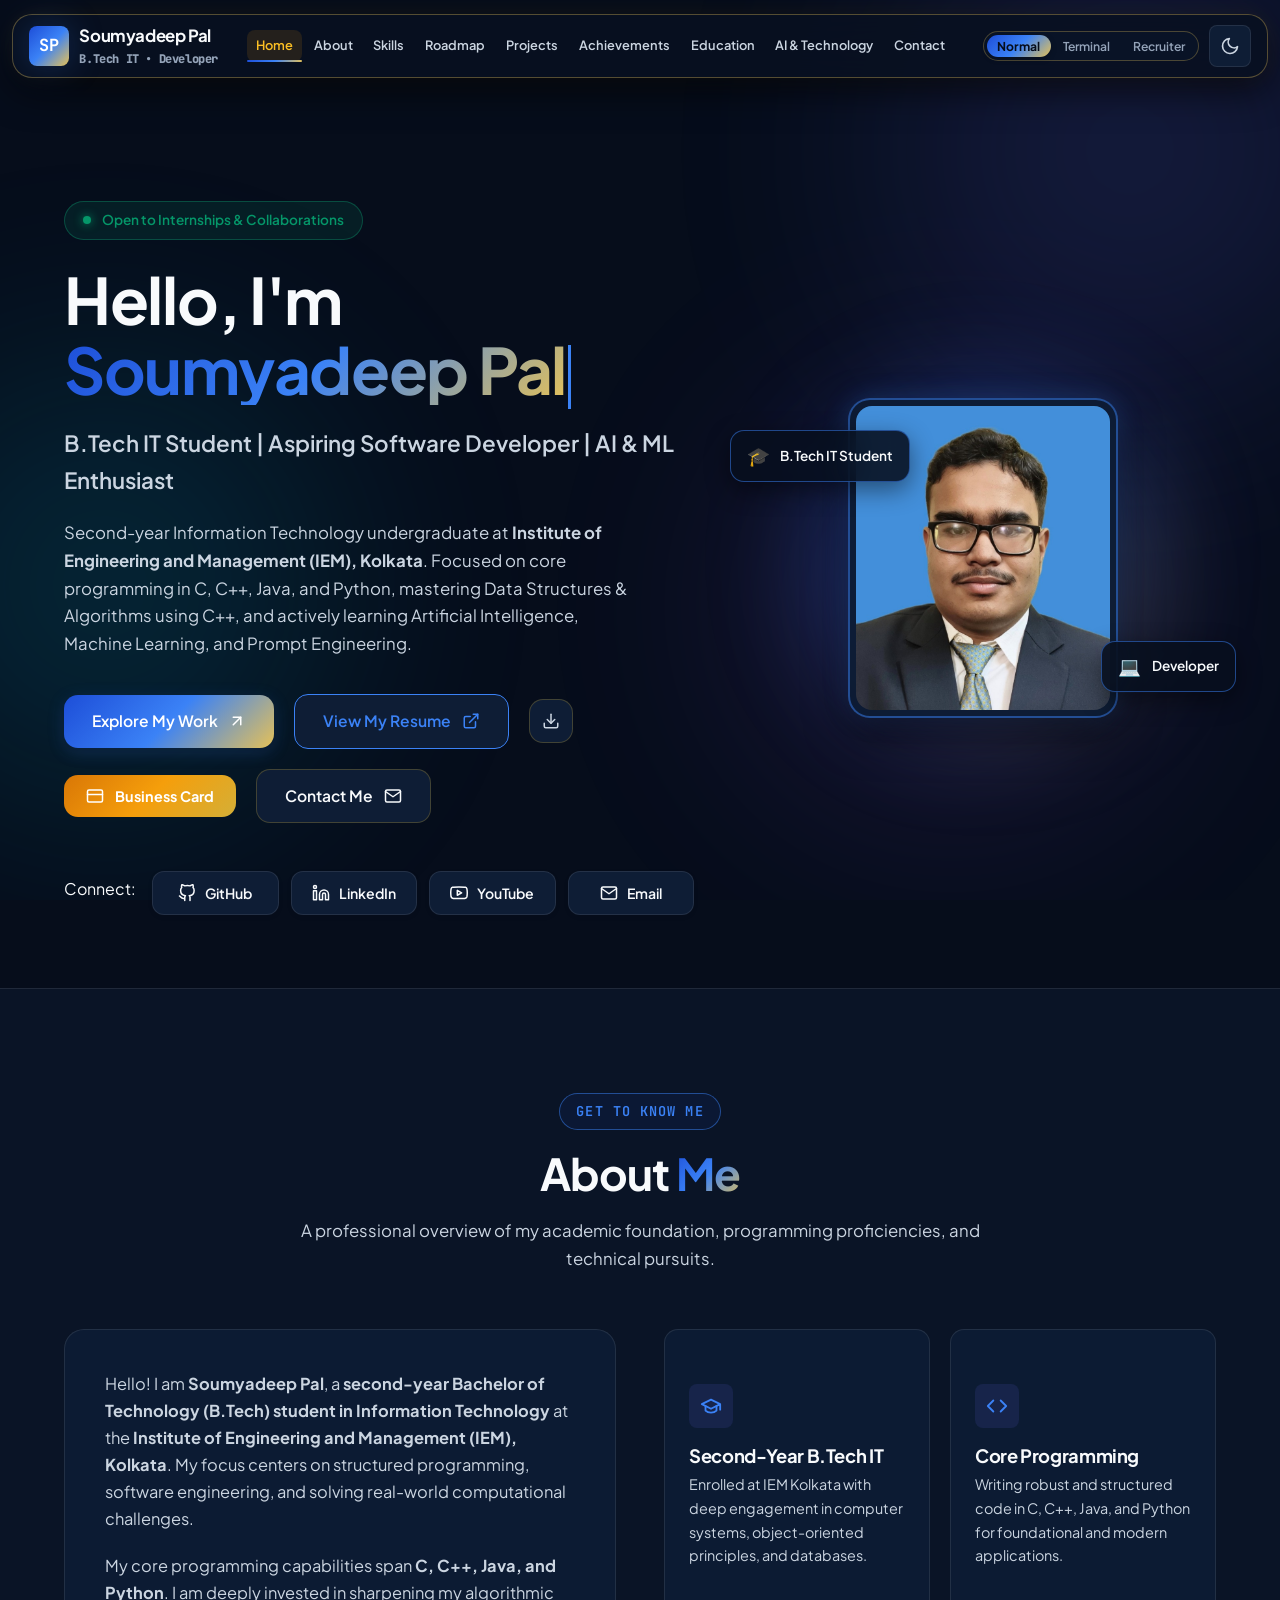
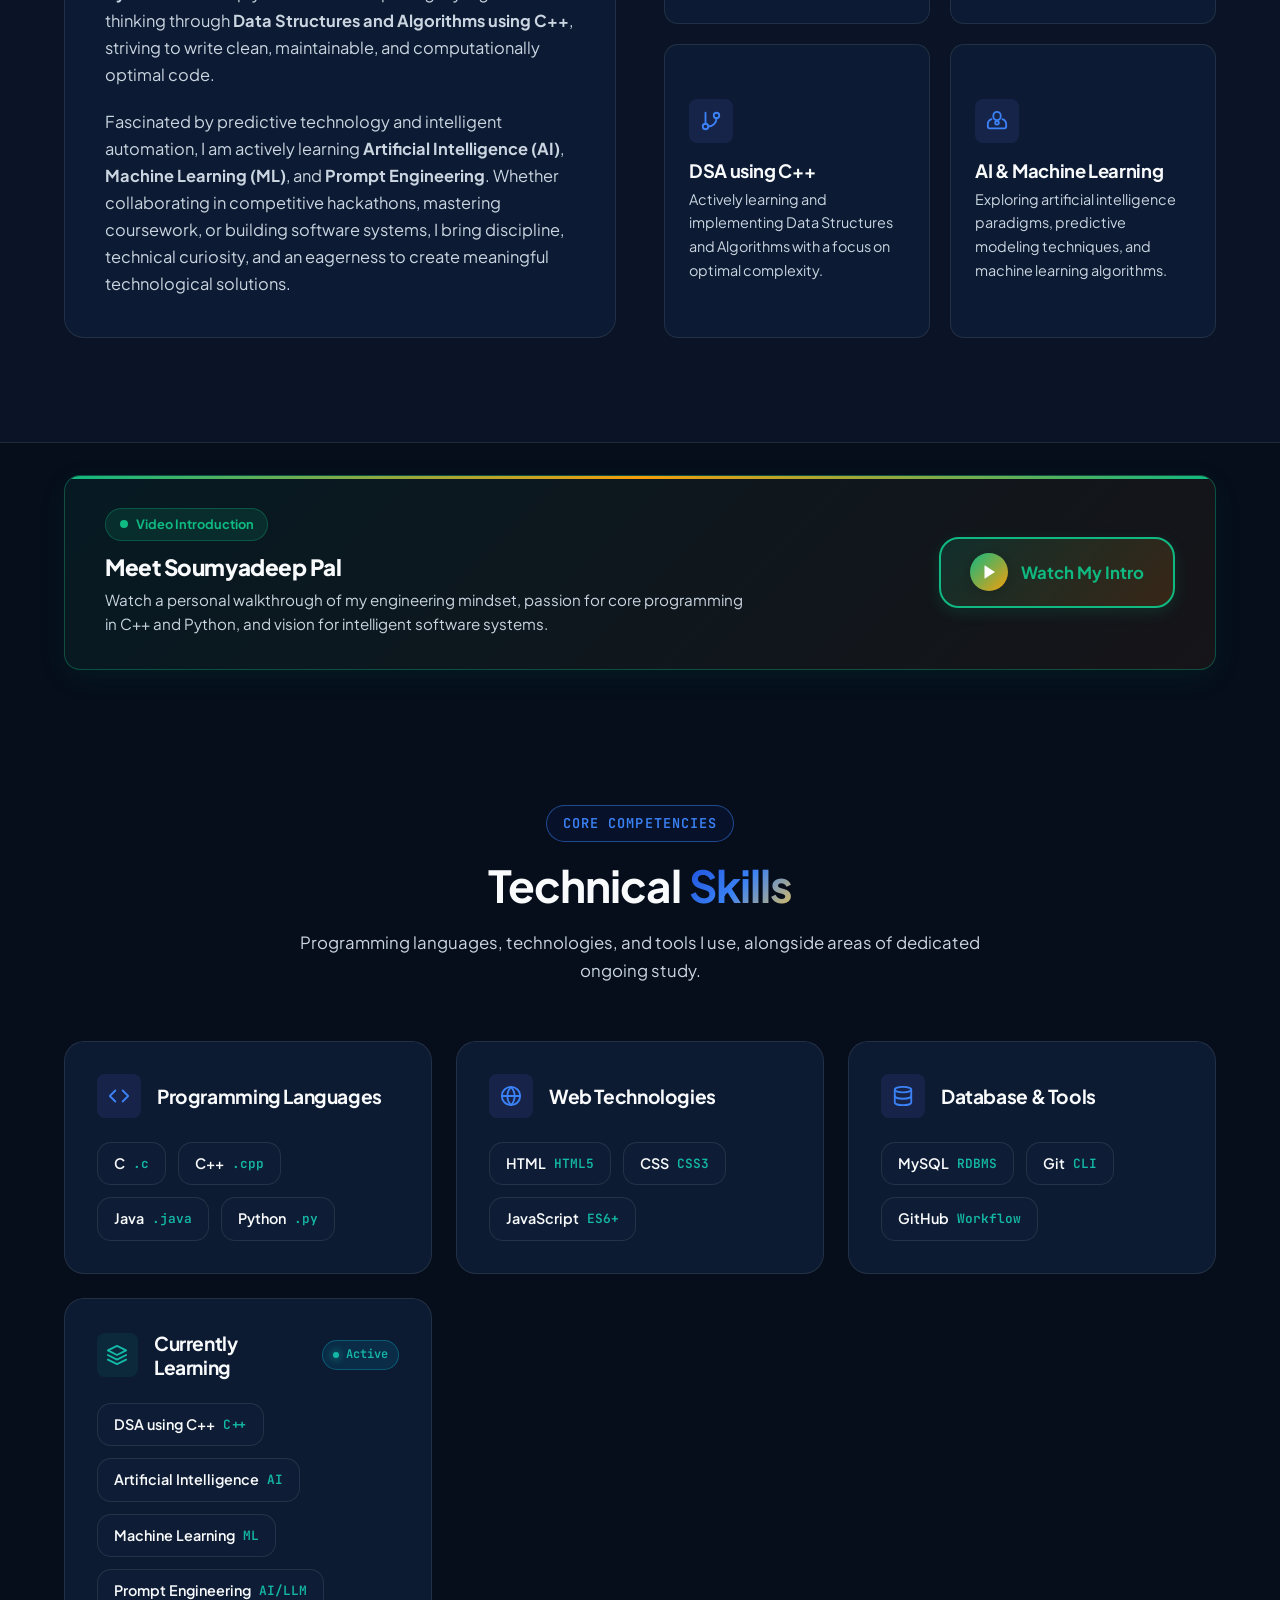
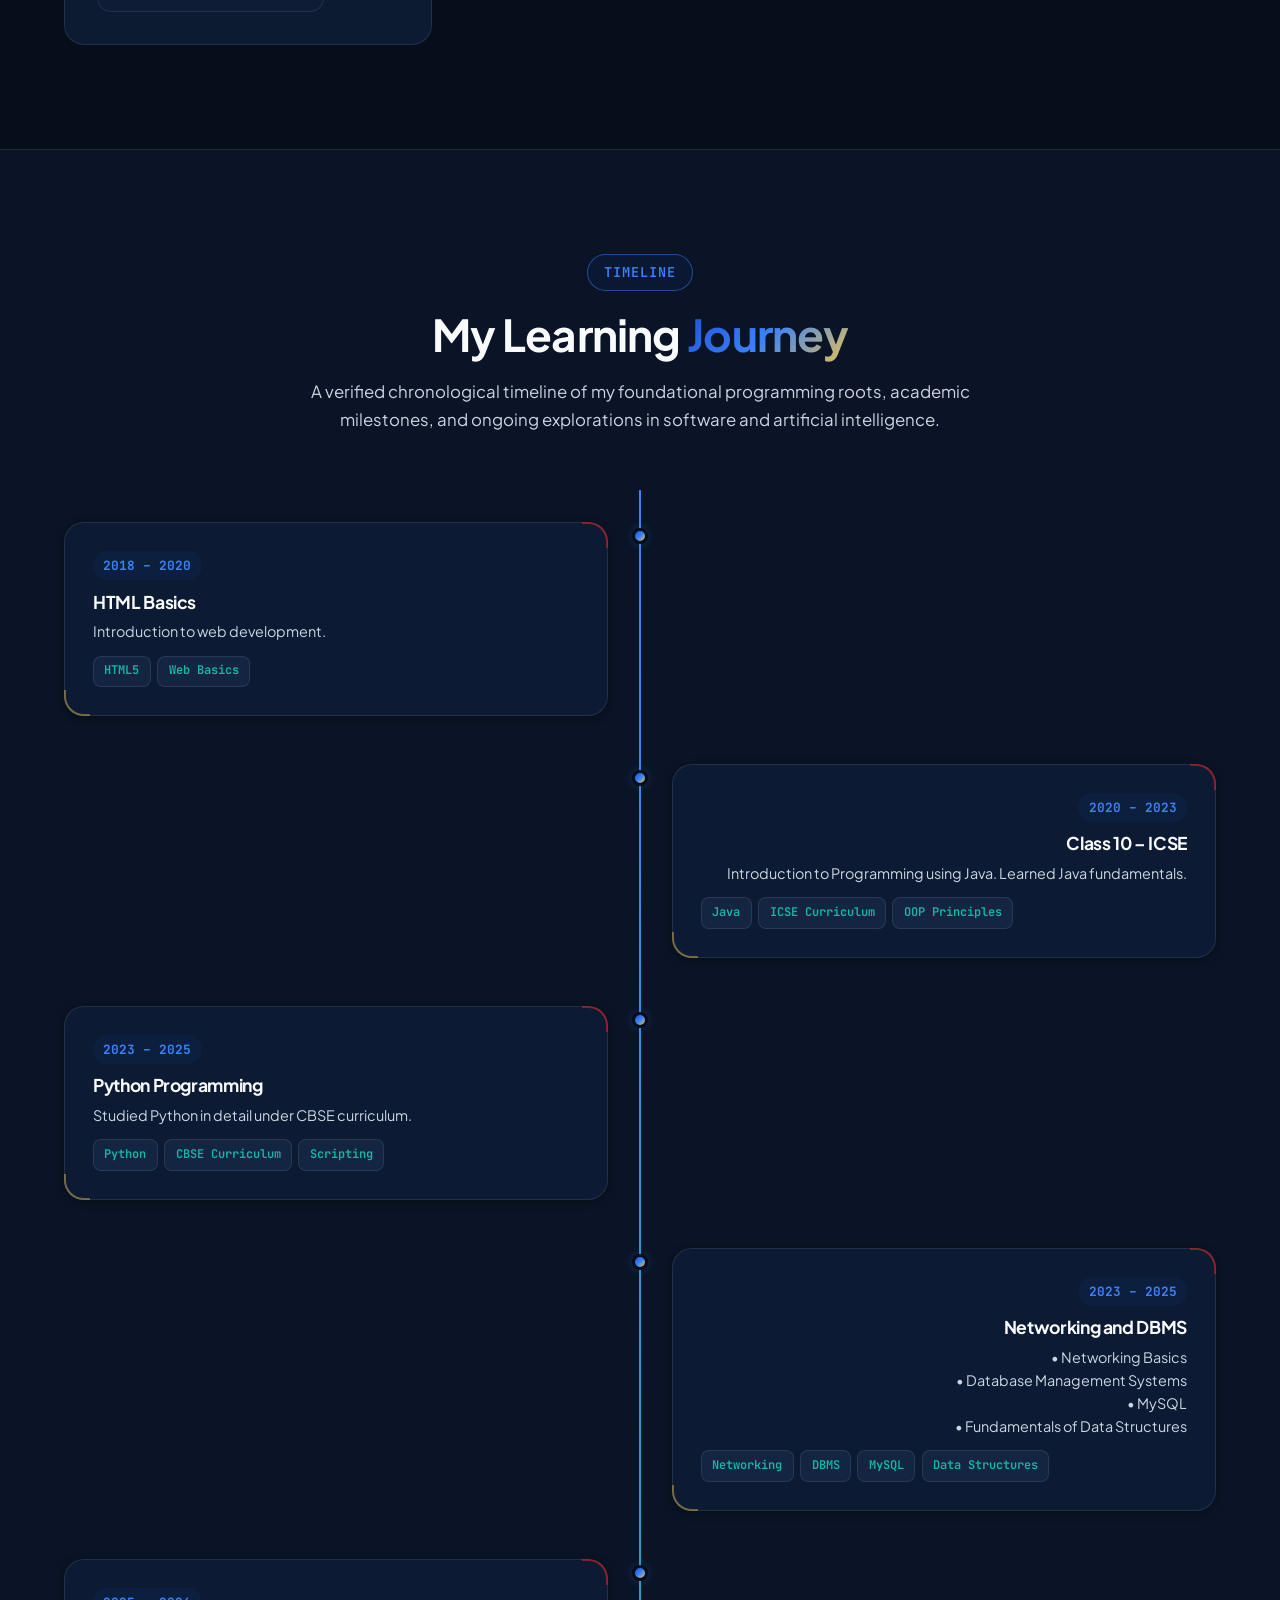
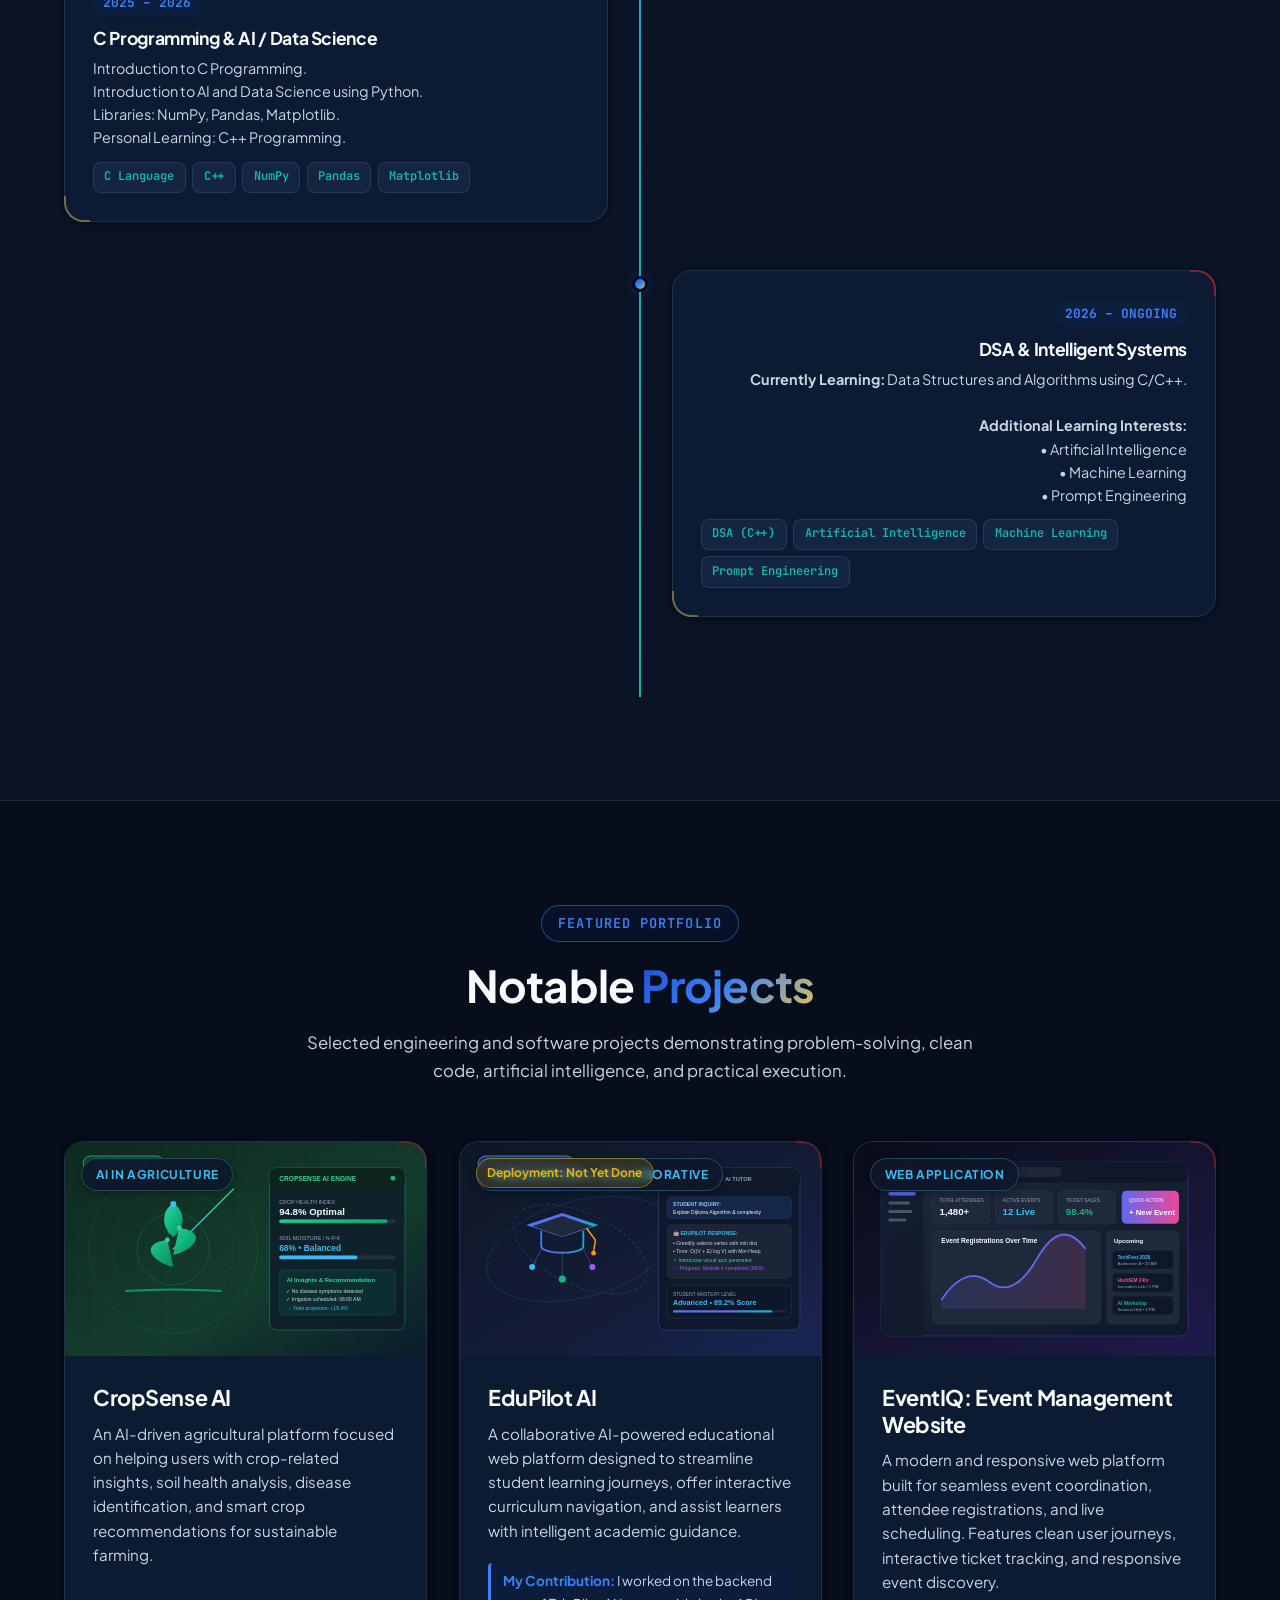
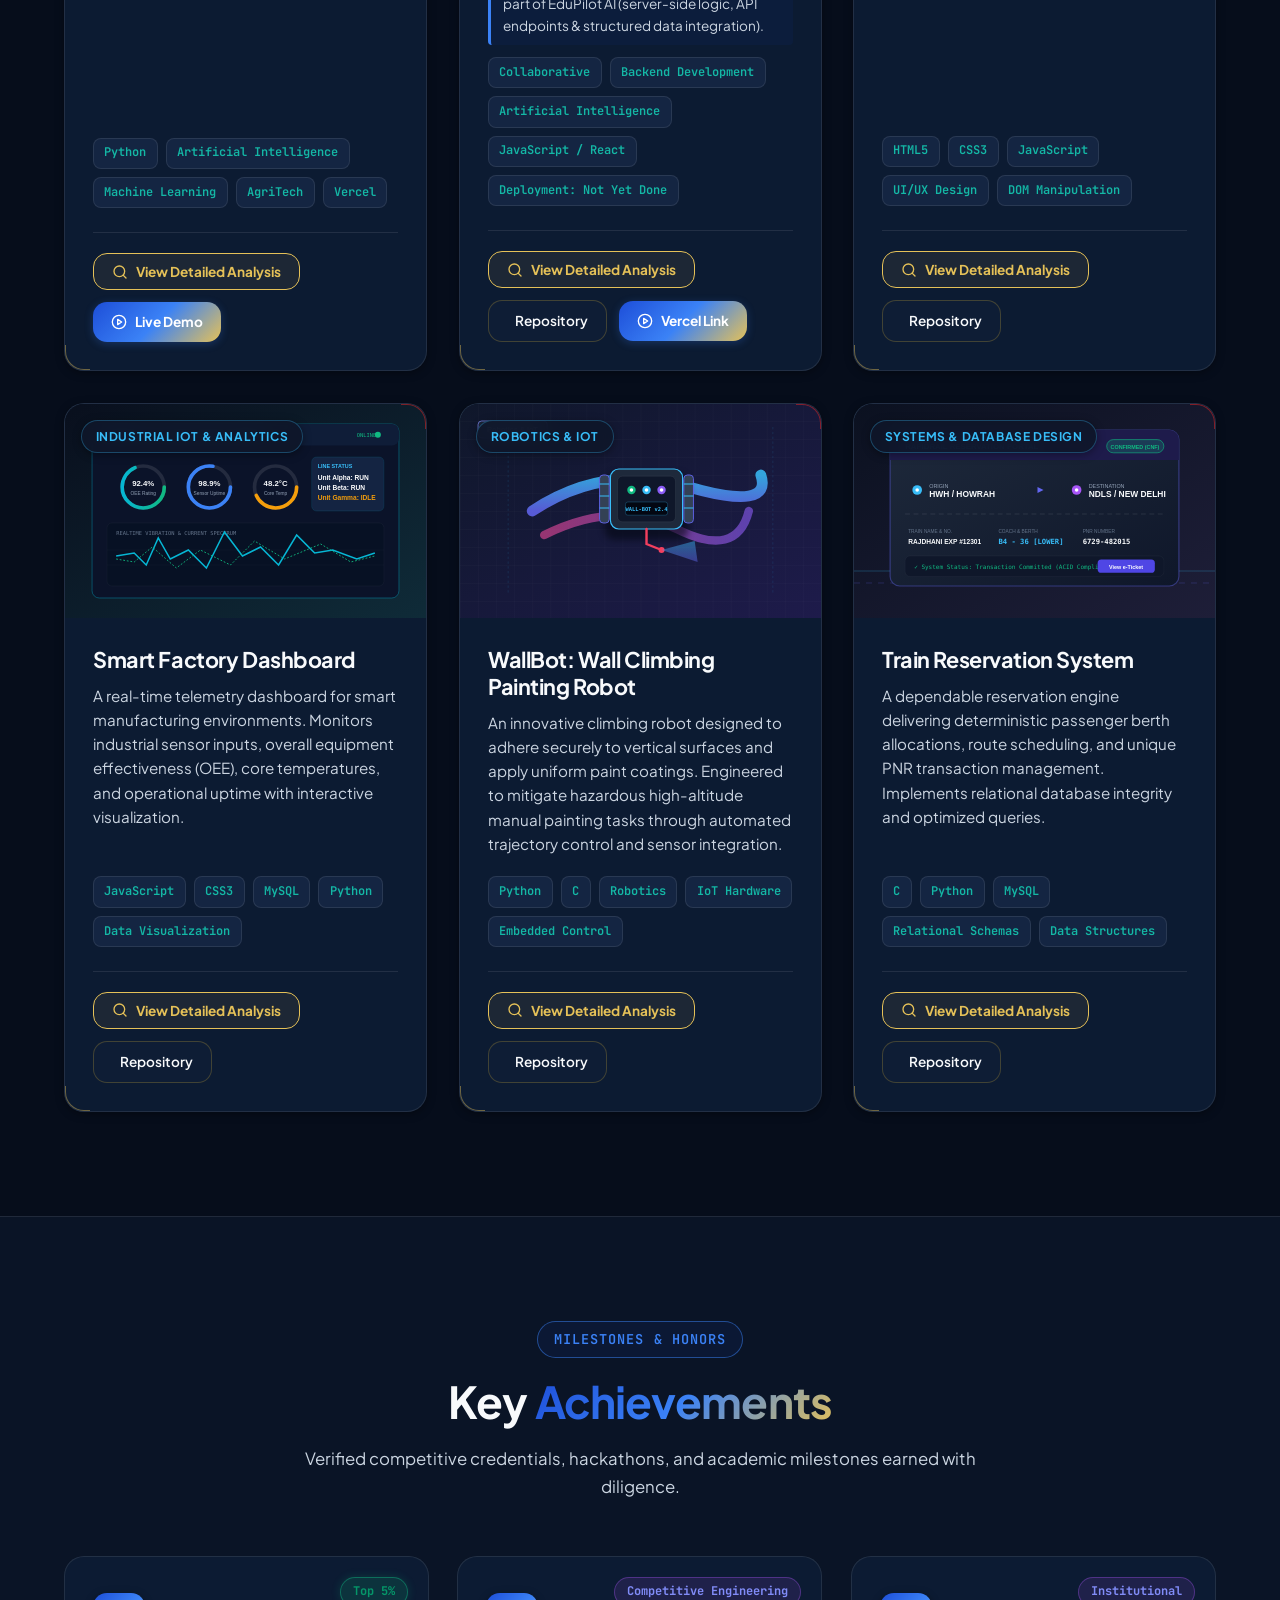
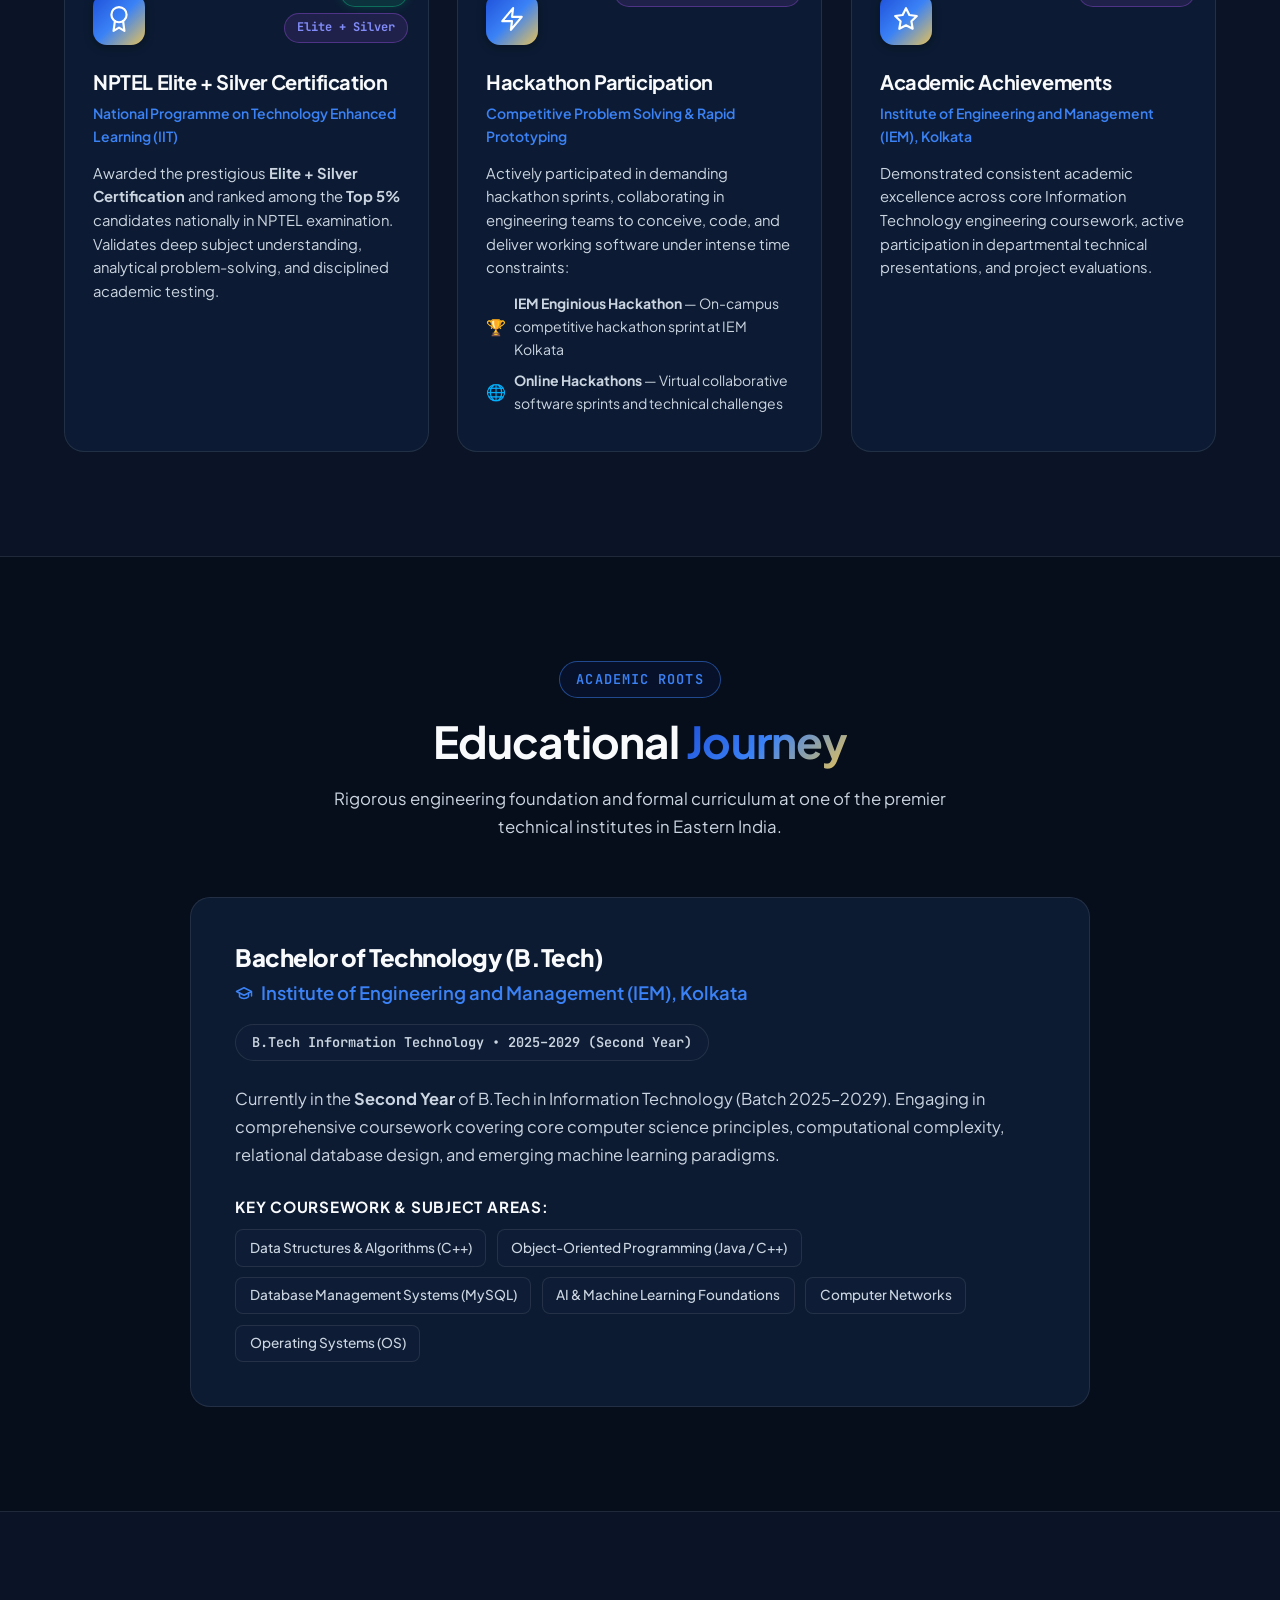
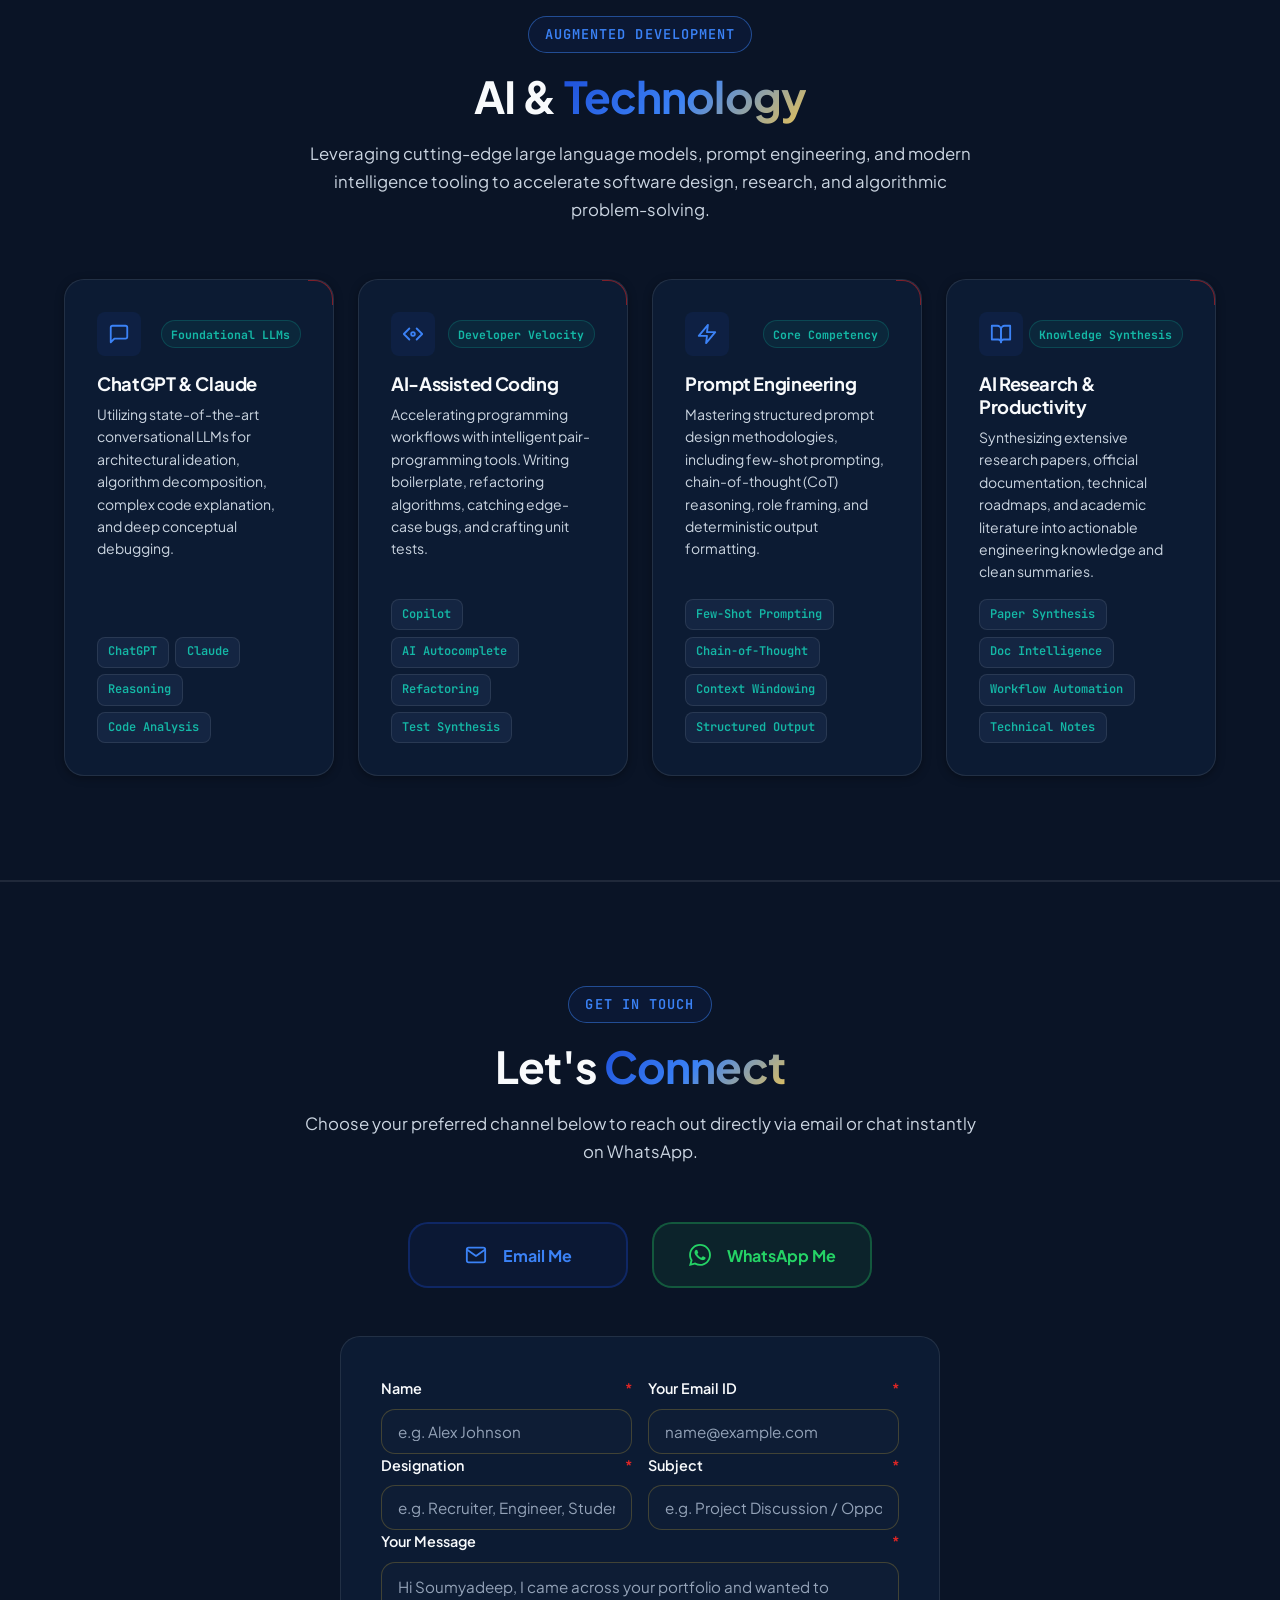
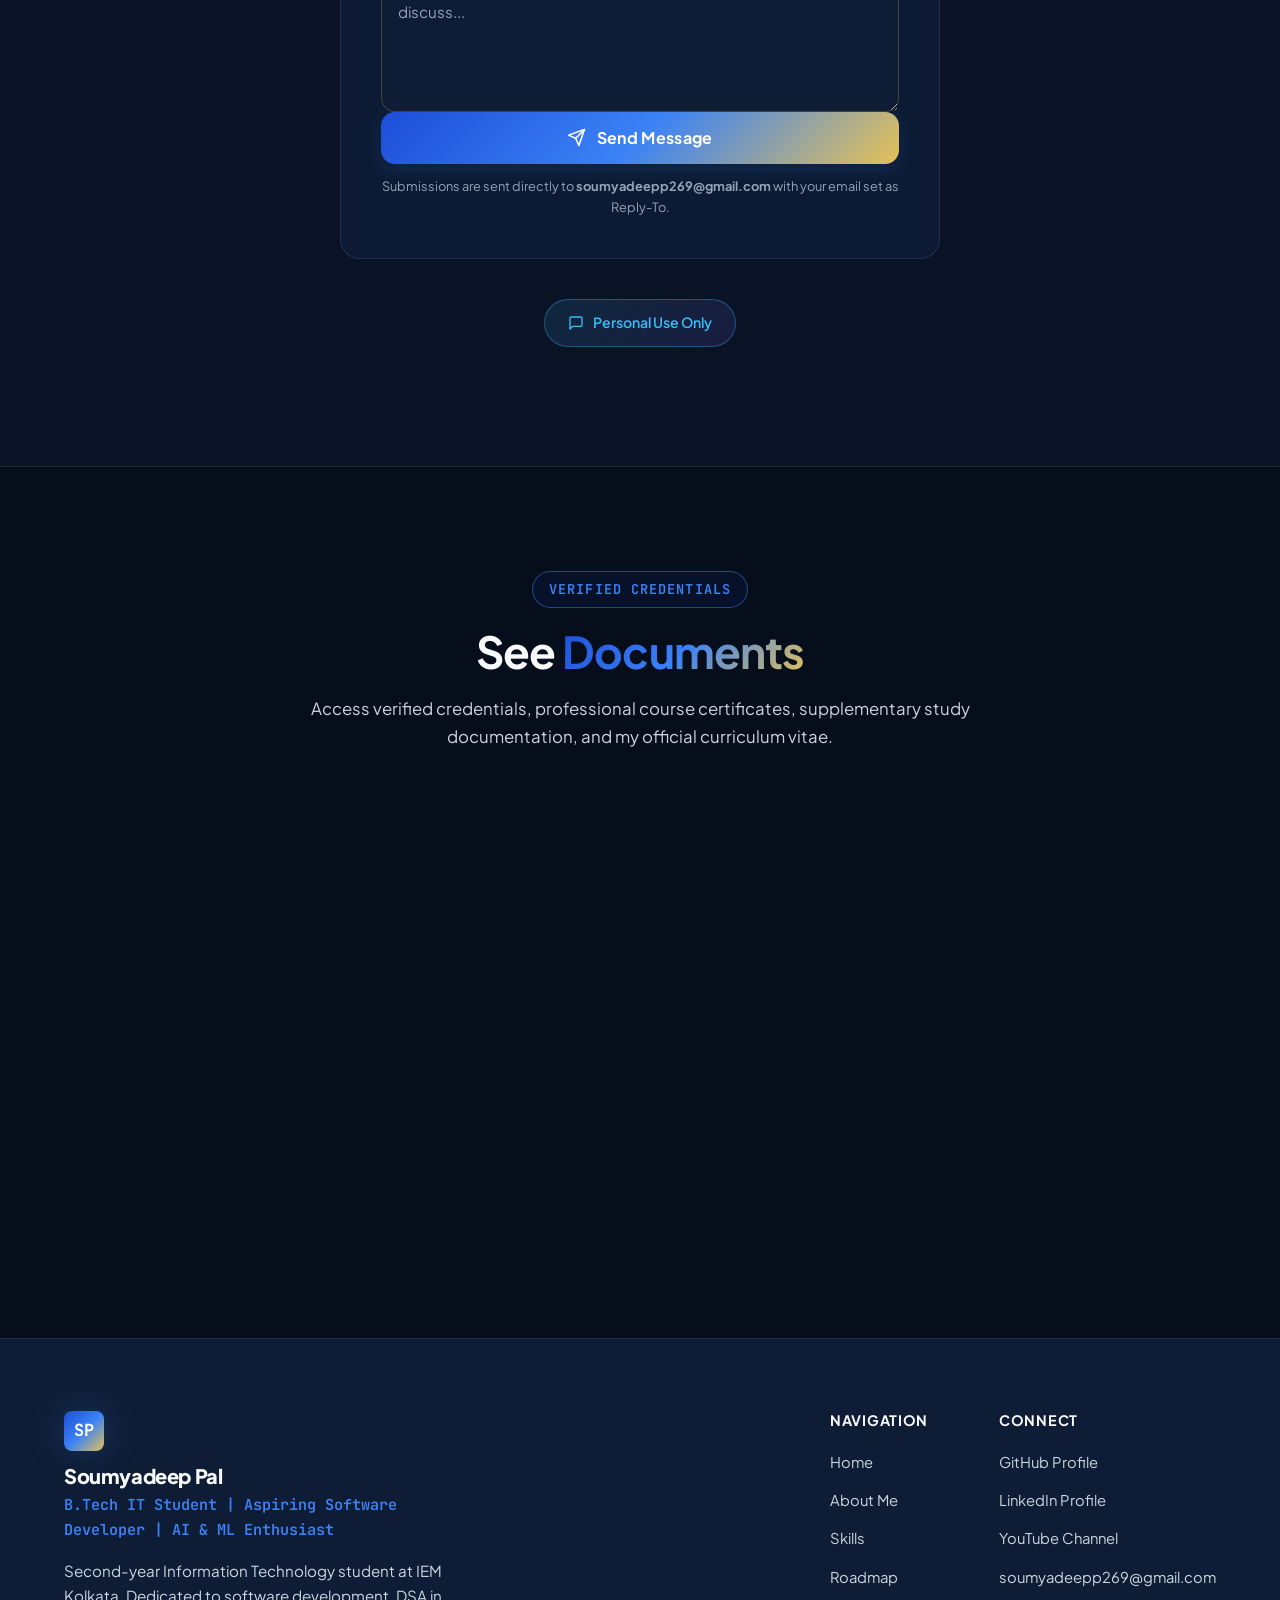
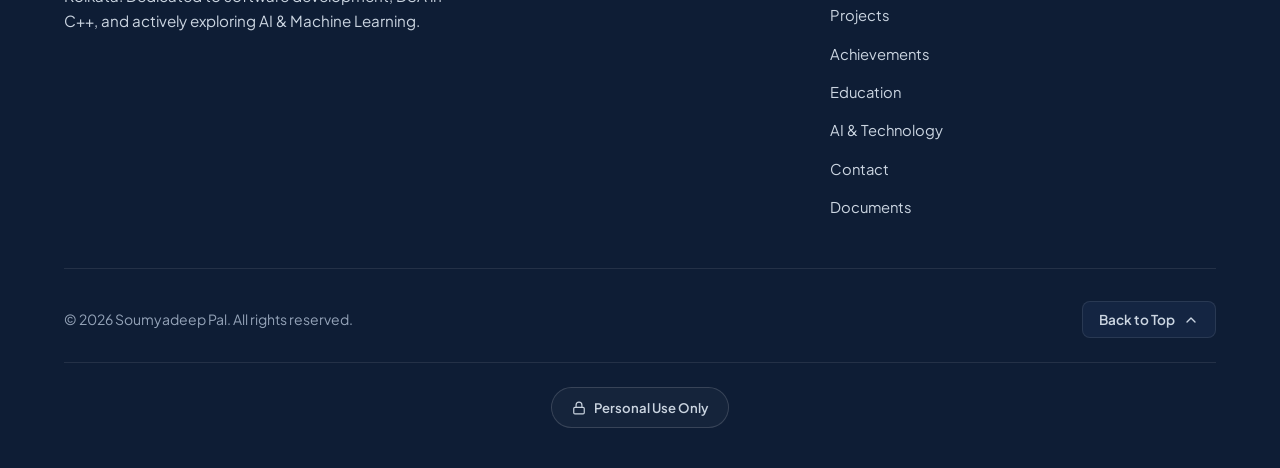
==== commit b336a681: "Update portfolio features" ====
--- a/portfolio/index.html
+++ b/portfolio/index.html
@@ -47,31 +47,88 @@
         </div>
       </a>
 
-      <!-- Desktop & Mobile Navigation Links -->
+      <!-- Navigation Links & Complete Mobile Dropdown Menu -->
       <nav class="nav-links" id="nav-links" aria-label="Main Navigation">
-        <a href="#home" class="nav-link active">Home</a>
-        <a href="#about" class="nav-link">About</a>
-        <a href="#skills" class="nav-link">Skills</a>
-        <a href="#roadmap" class="nav-link">Roadmap</a>
-        <a href="#projects" class="nav-link">Projects</a>
-        <a href="#achievements" class="nav-link">Achievements</a>
-        <a href="#education" class="nav-link">Education</a>
-        <a href="#ai-tools" class="nav-link">AI &amp; Technology</a>
-        <a href="#contact" class="nav-link">Contact</a>
-        <a href="#documents" class="nav-link">Documents</a>
+        <!-- Section Links (Desktop row / Mobile list) -->
+        <div class="nav-links-list">
+          <a href="#home" class="nav-link active">Home</a>
+          <a href="#about" class="nav-link">About</a>
+          <a href="#skills" class="nav-link">Skills</a>
+          <a href="#roadmap" class="nav-link">Roadmap</a>
+          <a href="#projects" class="nav-link">Projects</a>
+          <a href="#achievements" class="nav-link">Achievements</a>
+          <a href="#education" class="nav-link">Education</a>
+          <a href="#ai-tools" class="nav-link">AI &amp; Technology</a>
+          <a href="#contact" class="nav-link">Contact</a>
+        </div>
+
+        <!-- Mobile-Only Drawer Controls (Vertical Modes & Theme Toggle inside hamburger menu) -->
+        <div class="mobile-menu-controls">
+          <div class="mobile-menu-divider"></div>
+          
+          <div class="mobile-menu-section">
+            <span class="mobile-menu-label">Portfolio Mode</span>
+            <div class="mobile-modes-vertical" role="group" aria-label="Mobile Mode Selector">
+              <button type="button" class="mobile-mode-item mode-btn active" data-mode="normal">
+                <span class="mode-badge-icon">👤</span>
+                <div class="mode-text-group">
+                  <span class="mode-title-text">Normal Mode</span>
+                  <span class="mode-desc-text">Comprehensive Portfolio</span>
+                </div>
+              </button>
+              <button type="button" class="mobile-mode-item mode-btn" data-mode="terminal">
+                <span class="mode-badge-icon">⚡</span>
+                <div class="mode-text-group">
+                  <span class="mode-title-text">Terminal Mode</span>
+                  <span class="mode-desc-text">Interactive Developer CLI</span>
+                </div>
+              </button>
+              <button type="button" class="mobile-mode-item mode-btn" data-mode="recruiter">
+                <span class="mode-badge-icon">💼</span>
+                <div class="mode-text-group">
+                  <span class="mode-title-text">Recruiter Mode</span>
+                  <span class="mode-desc-text">Executive Summary &amp; CV</span>
+                </div>
+              </button>
+            </div>
+          </div>
+
+          <div class="mobile-menu-section mobile-theme-wrapper">
+            <span class="mobile-menu-label">Appearance</span>
+            <button type="button" class="mobile-theme-btn" id="mobile-theme-toggle-btn" aria-label="Toggle dark/light theme">
+              <div class="theme-icon-container">
+                <svg class="sun-icon" xmlns="http://www.w3.org/2000/svg" width="18" height="18" viewBox="0 0 24 24" fill="none" stroke="currentColor" stroke-width="2" stroke-linecap="round" stroke-linejoin="round">
+                  <circle cx="12" cy="12" r="5"></circle>
+                  <line x1="12" y1="1" x2="12" y2="3"></line>
+                  <line x1="12" y1="21" x2="12" y2="23"></line>
+                  <line x1="4.22" y1="4.22" x2="5.64" y2="5.64"></line>
+                  <line x1="18.36" y1="18.36" x2="19.78" y2="19.78"></line>
+                  <line x1="1" y1="12" x2="3" y2="12"></line>
+                  <line x1="21" y1="12" x2="23" y2="12"></line>
+                  <line x1="4.22" y1="19.78" x2="5.64" y2="18.36"></line>
+                  <line x1="18.36" y1="5.64" x2="19.78" y2="4.22"></line>
+                </svg>
+                <svg class="moon-icon" xmlns="http://www.w3.org/2000/svg" width="18" height="18" viewBox="0 0 24 24" fill="none" stroke="currentColor" stroke-width="2" stroke-linecap="round" stroke-linejoin="round">
+                  <path d="M21 12.79A9 9 0 1 1 11.21 3 7 7 0 0 0 21 12.79z"></path>
+                </svg>
+              </div>
+              <span class="mobile-theme-text" id="mobile-theme-text">Toggle Theme (Dark / Light)</span>
+            </button>
+          </div>
+        </div>
       </nav>
 
-      <!-- Action Buttons: Three Mode Selector, Theme Toggle & Mobile Menu -->
+      <!-- Desktop Dock Actions (Inside dock on desktop, hidden on mobile) -->
       <div class="nav-actions">
-        <!-- Three-Mode Segmented Selector -->
-        <div class="mode-switcher" role="group" aria-label="Website Mode Selector">
+        <!-- Desktop Three-Mode Segmented Selector -->
+        <div class="mode-switcher desktop-mode-switcher" role="group" aria-label="Website Mode Selector">
           <button type="button" class="mode-btn active" data-mode="normal" title="Normal Portfolio Mode">Normal</button>
           <button type="button" class="mode-btn" data-mode="terminal" title="Terminal CLI Mode">Terminal</button>
           <button type="button" class="mode-btn" data-mode="recruiter" title="Recruiter Focused Mode">Recruiter</button>
         </div>
 
-        <!-- Theme Toggle Button (Dark / Light) -->
-        <button type="button" class="theme-toggle-btn" id="theme-toggle-btn" aria-label="Toggle dark/light theme" title="Toggle Dark/Light Mode">
+        <!-- Desktop Theme Toggle Button (Dark / Light) -->
+        <button type="button" class="theme-toggle-btn desktop-theme-btn" id="theme-toggle-btn" aria-label="Toggle dark/light theme" title="Toggle Dark/Light Mode">
           <!-- Sun Icon (shown in light mode) -->
           <svg class="sun-icon" xmlns="http://www.w3.org/2000/svg" viewBox="0 0 24 24" fill="none" stroke="currentColor" stroke-width="2" stroke-linecap="round" stroke-linejoin="round">
             <circle cx="12" cy="12" r="5"></circle>
@@ -1254,7 +1311,7 @@
               <svg xmlns="http://www.w3.org/2000/svg" width="16" height="16" viewBox="0 0 24 24" fill="none" stroke="currentColor" stroke-width="2" stroke-linecap="round" stroke-linejoin="round">
                 <path d="M21 15a2 2 0 0 1-2 2H7l-4 4V5a2 2 0 0 1 2-2h14a2 2 0 0 1 2 2z"></path>
               </svg>
-              <span>Send Me a Personal Message</span>
+              <span>Personal Use Only</span>
             </a>
           </div>
         </div>
@@ -1373,6 +1430,17 @@
                 <polyline points="18 15 12 9 6 15"></polyline>
               </svg>
             </button>
+          </div>
+
+          <!-- Bottom Elegant "Personal Use Only" Action -->
+          <div class="footer-personal-action">
+            <a href="personal-message.html" target="_blank" rel="noopener noreferrer" class="btn-personal-use-only" aria-label="Personal Use Only">
+              <svg xmlns="http://www.w3.org/2000/svg" width="14" height="14" viewBox="0 0 24 24" fill="none" stroke="currentColor" stroke-width="2" stroke-linecap="round" stroke-linejoin="round">
+                <rect x="3" y="11" width="18" height="11" rx="2" ry="2"></rect>
+                <path d="M7 11V7a5 5 0 0 1 10 0v4"></path>
+              </svg>
+              <span>Personal Use Only</span>
+            </a>
           </div>
         </div>
       </footer>
--- a/portfolio/css/style-extension.css
+++ b/portfolio/css/style-extension.css
@@ -2080,17 +2080,19 @@
   display: block !important;
 }
 
-/* Hide normal section anchor links in Terminal & Recruiter modes */
-html[data-active-mode="terminal"] .nav-links,
-html[data-active-mode="recruiter"] .nav-links,
-html[data-active-mode="terminal"] .mobile-toggle-btn,
-html[data-active-mode="recruiter"] .mobile-toggle-btn {
-  display: none !important;
-}
-
-/* Hide theme toggle in recruiter mode */
+/* Hide section anchor links on desktop in Terminal & Recruiter modes */
+@media (min-width: 1081px) {
+  html[data-active-mode="terminal"] .nav-links-list,
+  html[data-active-mode="recruiter"] .nav-links-list {
+    display: none !important;
+  }
+}
+
+/* Hide theme toggle in recruiter mode (both desktop & mobile) */
 html[data-active-mode="recruiter"] #theme-toggle-btn,
-[data-active-mode="recruiter"] #theme-toggle-btn {
+[data-active-mode="recruiter"] #theme-toggle-btn,
+html[data-active-mode="recruiter"] .mobile-theme-wrapper,
+[data-active-mode="recruiter"] .mobile-theme-wrapper {
   display: none !important;
 }
 
@@ -2353,3 +2355,320 @@
   transform: translateY(-2px);
   box-shadow: 0 6px 20px rgba(56, 189, 248, 0.3);
 }
+
+/* ==========================================================================
+   DESKTOP DOCK & MOBILE NAVIGATION REDESIGN
+   ========================================================================== */
+
+/* Desktop Dock Layout */
+.navbar {
+  width: min(1380px, calc(100% - 24px));
+  padding: 0.4rem 1rem;
+}
+
+.nav-container {
+  display: flex;
+  align-items: center;
+  justify-content: space-between;
+  width: 100%;
+  gap: 0.5rem;
+}
+
+.nav-links-list {
+  display: flex;
+  align-items: center;
+  gap: 0.2rem;
+}
+
+.nav-link {
+  font-size: 0.8rem;
+  font-weight: 600;
+  padding: 0.35rem 0.55rem;
+  border-radius: 8px;
+  color: var(--text-secondary);
+  text-decoration: none;
+  white-space: nowrap;
+  transition: all var(--transition-fast);
+}
+
+.nav-link:hover,
+.nav-link.active {
+  color: var(--text-primary);
+  background: var(--bg-surface-elevated);
+}
+
+[data-theme="dark"] .nav-link.active {
+  color: #fbbf24;
+  background: rgba(245, 158, 11, 0.12);
+}
+
+/* Desktop Mode Switcher */
+.desktop-mode-switcher .mode-btn {
+  padding: 0.3rem 0.65rem;
+  font-size: 0.76rem;
+}
+
+/* Hide mobile drawer controls on desktop */
+@media (min-width: 1081px) {
+  .mobile-menu-controls {
+    display: none !important;
+  }
+  .mobile-toggle-btn {
+    display: none !important;
+  }
+}
+
+/* ==========================================================================
+   MOBILE HAMBURGER MENU REDESIGN (Screen <= 1080px)
+   ========================================================================== */
+@media (max-width: 1080px) {
+  /* Hide desktop horizontal switcher and desktop theme button in the top bar */
+  .desktop-mode-switcher,
+  .desktop-theme-btn {
+    display: none !important;
+  }
+
+  .nav-container {
+    justify-content: space-between;
+  }
+
+  .mobile-toggle-btn {
+    display: flex !important;
+    flex-shrink: 0;
+  }
+
+  /* Mobile Full-Screen Dropdown Menu */
+  .nav-links {
+    position: fixed !important;
+    top: 76px !important;
+    left: 12px !important;
+    right: 12px !important;
+    width: auto !important;
+    max-width: 440px !important;
+    margin: 0 auto !important;
+    max-height: calc(100vh - 92px) !important;
+    overflow-y: auto !important;
+    -webkit-overflow-scrolling: touch;
+    background: #0f172a !important;
+    border: 1.5px solid rgba(255, 255, 255, 0.12) !important;
+    border-radius: 20px !important;
+    padding: 1.25rem 1rem !important;
+    flex-direction: column !important;
+    align-items: stretch !important;
+    box-shadow: 0 25px 60px rgba(0, 0, 0, 0.7), 0 0 0 1px rgba(56, 189, 248, 0.15) !important;
+    backdrop-filter: blur(28px) !important;
+    -webkit-backdrop-filter: blur(28px) !important;
+    opacity: 0;
+    pointer-events: none;
+    transform: translateY(-10px);
+    transition: all 0.25s cubic-bezier(0.4, 0, 0.2, 1);
+    z-index: 1050 !important;
+  }
+
+  [data-theme="light"] .nav-links {
+    background: #ffffff !important;
+    border-color: rgba(0, 0, 0, 0.12) !important;
+    box-shadow: 0 25px 50px rgba(0, 0, 0, 0.2) !important;
+  }
+
+  .nav-links.open {
+    opacity: 1 !important;
+    pointer-events: all !important;
+    transform: translateY(0) !important;
+  }
+
+  .nav-links-list {
+    display: flex !important;
+    flex-direction: column !important;
+    align-items: stretch !important;
+    gap: 0.25rem !important;
+  }
+
+  .nav-link {
+    display: flex !important;
+    align-items: center !important;
+    padding: 0.65rem 0.85rem !important;
+    font-size: 0.92rem !important;
+    border-radius: 10px !important;
+    color: var(--text-primary) !important;
+  }
+
+  .nav-link:hover,
+  .nav-link.active {
+    background: rgba(56, 189, 248, 0.12) !important;
+    color: #38bdf8 !important;
+  }
+
+  /* Mobile Controls Section */
+  .mobile-menu-controls {
+    display: flex !important;
+    flex-direction: column !important;
+    gap: 0.75rem !important;
+    margin-top: 0.5rem !important;
+  }
+
+  .mobile-menu-divider {
+    height: 1px;
+    background: rgba(255, 255, 255, 0.1);
+    margin: 0.5rem 0;
+  }
+
+  [data-theme="light"] .mobile-menu-divider {
+    background: rgba(0, 0, 0, 0.08);
+  }
+
+  .mobile-menu-section {
+    display: flex;
+    flex-direction: column;
+    gap: 0.45rem;
+  }
+
+  .mobile-menu-label {
+    font-size: 0.72rem;
+    font-weight: 700;
+    text-transform: uppercase;
+    letter-spacing: 0.06em;
+    color: #94a3b8;
+    padding-left: 0.25rem;
+  }
+
+  /* Vertical Mode Switcher */
+  .mobile-modes-vertical {
+    display: flex;
+    flex-direction: column;
+    gap: 0.4rem;
+  }
+
+  .mobile-mode-item {
+    display: flex;
+    align-items: center;
+    gap: 0.75rem;
+    padding: 0.65rem 0.85rem;
+    background: rgba(255, 255, 255, 0.04);
+    border: 1px solid rgba(255, 255, 255, 0.08);
+    border-radius: 12px;
+    text-align: left;
+    cursor: pointer;
+    transition: all 0.2s ease;
+    width: 100%;
+    color: var(--text-primary);
+  }
+
+  [data-theme="light"] .mobile-mode-item {
+    background: #f8fafc;
+    border-color: #e2e8f0;
+  }
+
+  .mobile-mode-item.active {
+    background: linear-gradient(135deg, rgba(2, 132, 199, 0.18), rgba(124, 58, 237, 0.18)) !important;
+    border-color: #38bdf8 !important;
+    box-shadow: 0 2px 10px rgba(56, 189, 248, 0.15);
+  }
+
+  .mode-badge-icon {
+    font-size: 1.15rem;
+    width: 32px;
+    height: 32px;
+    border-radius: 8px;
+    background: rgba(255, 255, 255, 0.06);
+    display: flex;
+    align-items: center;
+    justify-content: center;
+    flex-shrink: 0;
+  }
+
+  .mode-text-group {
+    display: flex;
+    flex-direction: column;
+  }
+
+  .mode-title-text {
+    font-size: 0.88rem;
+    font-weight: 700;
+    color: var(--text-primary);
+  }
+
+  .mode-desc-text {
+    font-size: 0.72rem;
+    color: #94a3b8;
+  }
+
+  .mobile-mode-item.active .mode-title-text {
+    color: #38bdf8;
+  }
+
+  /* Mobile Theme Button */
+  .mobile-theme-btn {
+    display: flex;
+    align-items: center;
+    gap: 0.75rem;
+    padding: 0.65rem 0.85rem;
+    background: rgba(255, 255, 255, 0.04);
+    border: 1px solid rgba(255, 255, 255, 0.08);
+    border-radius: 12px;
+    width: 100%;
+    color: var(--text-primary);
+    cursor: pointer;
+    font-family: inherit;
+    font-size: 0.88rem;
+    font-weight: 600;
+    transition: all 0.2s ease;
+  }
+
+  [data-theme="light"] .mobile-theme-btn {
+    background: #f8fafc;
+    border-color: #e2e8f0;
+  }
+
+  .mobile-theme-btn:hover {
+    background: rgba(255, 255, 255, 0.08);
+    border-color: #fbbf24;
+  }
+
+  .theme-icon-container {
+    width: 32px;
+    height: 32px;
+    border-radius: 8px;
+    background: rgba(251, 191, 36, 0.12);
+    color: #fbbf24;
+    display: flex;
+    align-items: center;
+    justify-content: center;
+    flex-shrink: 0;
+  }
+}
+
+/* ==========================================================================
+   ELEGANT "PERSONAL USE ONLY" FOOTER BUTTON
+   ========================================================================== */
+.footer-personal-action {
+  display: flex;
+  justify-content: center;
+  margin-top: 1.5rem;
+  padding-top: 1.5rem;
+  border-top: 1px solid var(--border-subtle);
+}
+
+.btn-personal-use-only {
+  display: inline-flex;
+  align-items: center;
+  gap: 0.5rem;
+  padding: 0.55rem 1.25rem;
+  background: rgba(255, 255, 255, 0.03);
+  border: 1px solid rgba(255, 255, 255, 0.15);
+  border-radius: 9999px;
+  color: var(--text-secondary);
+  font-size: 0.82rem;
+  font-weight: 600;
+  text-decoration: none;
+  cursor: pointer;
+  transition: all 0.2s ease;
+}
+
+.btn-personal-use-only:hover {
+  background: rgba(56, 189, 248, 0.12);
+  border-color: #38bdf8;
+  color: #38bdf8;
+  transform: translateY(-2px);
+  box-shadow: 0 4px 15px rgba(56, 189, 248, 0.2);
+}
